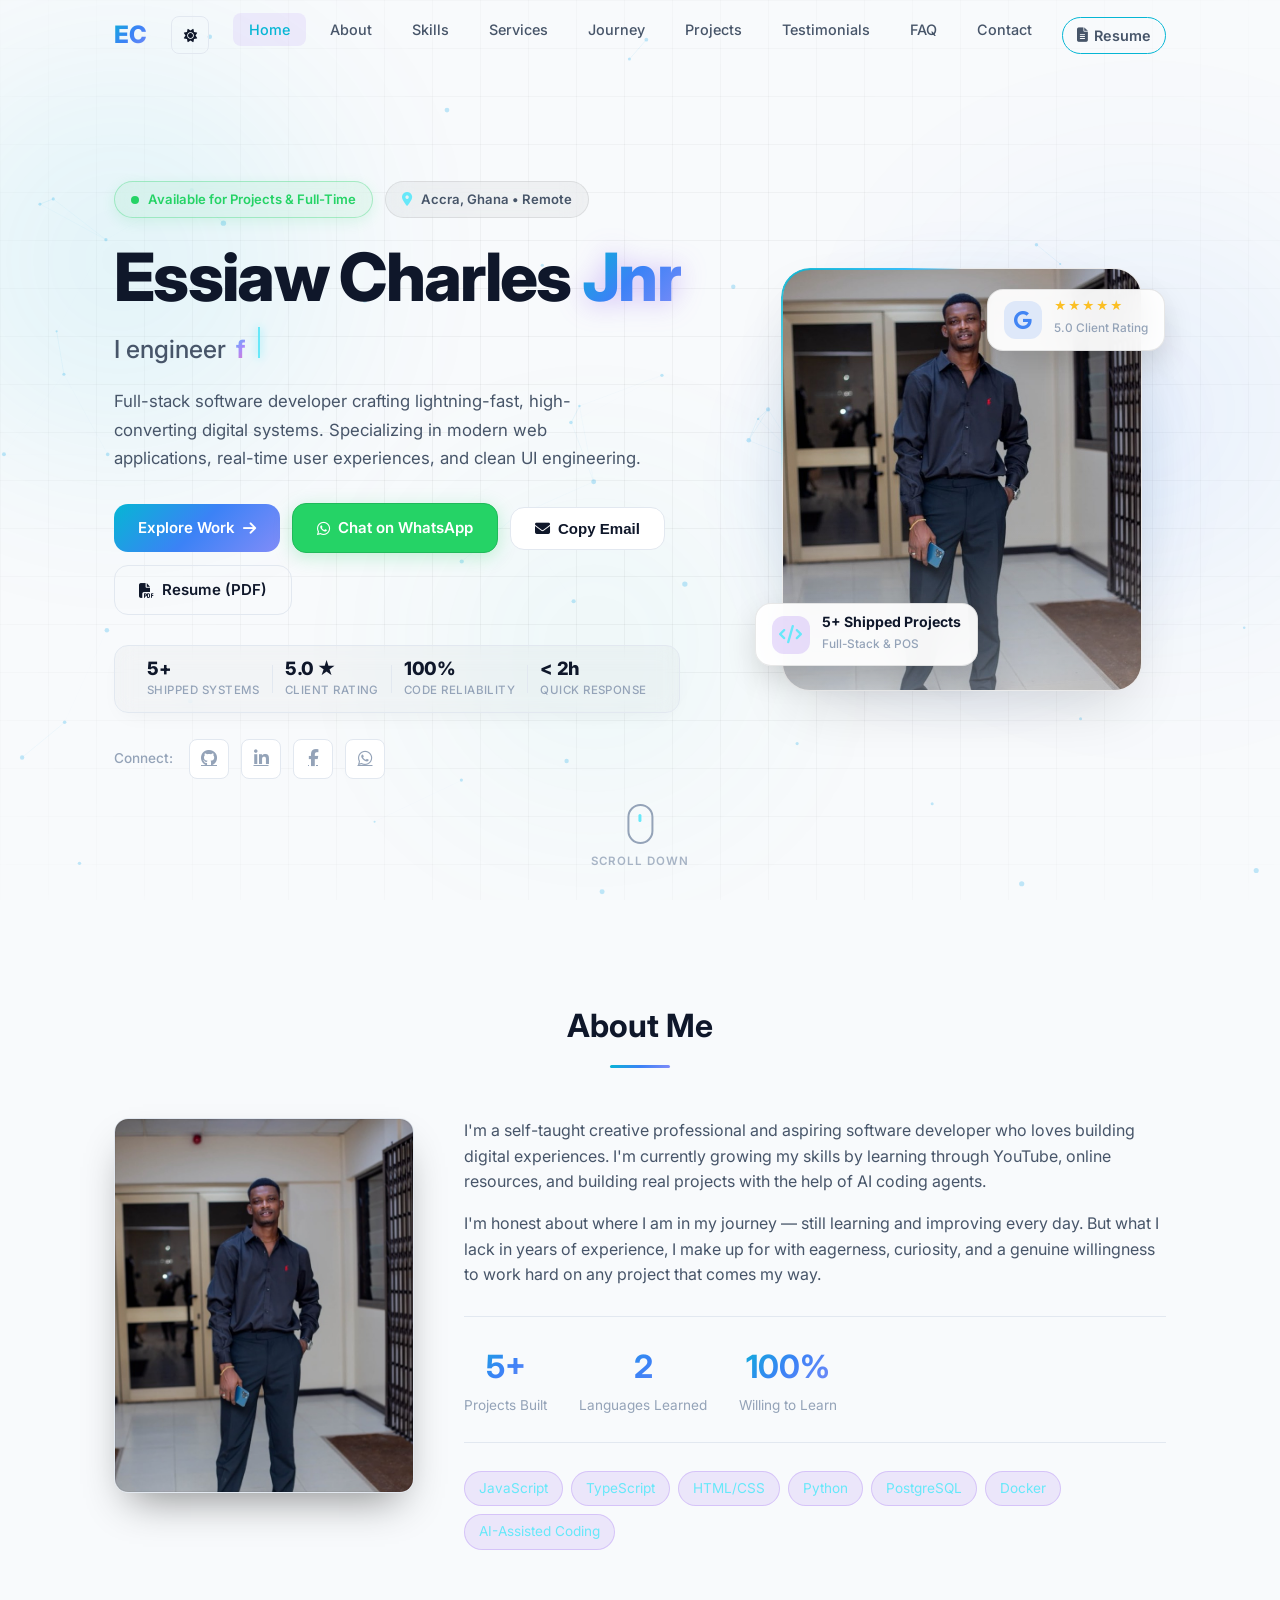
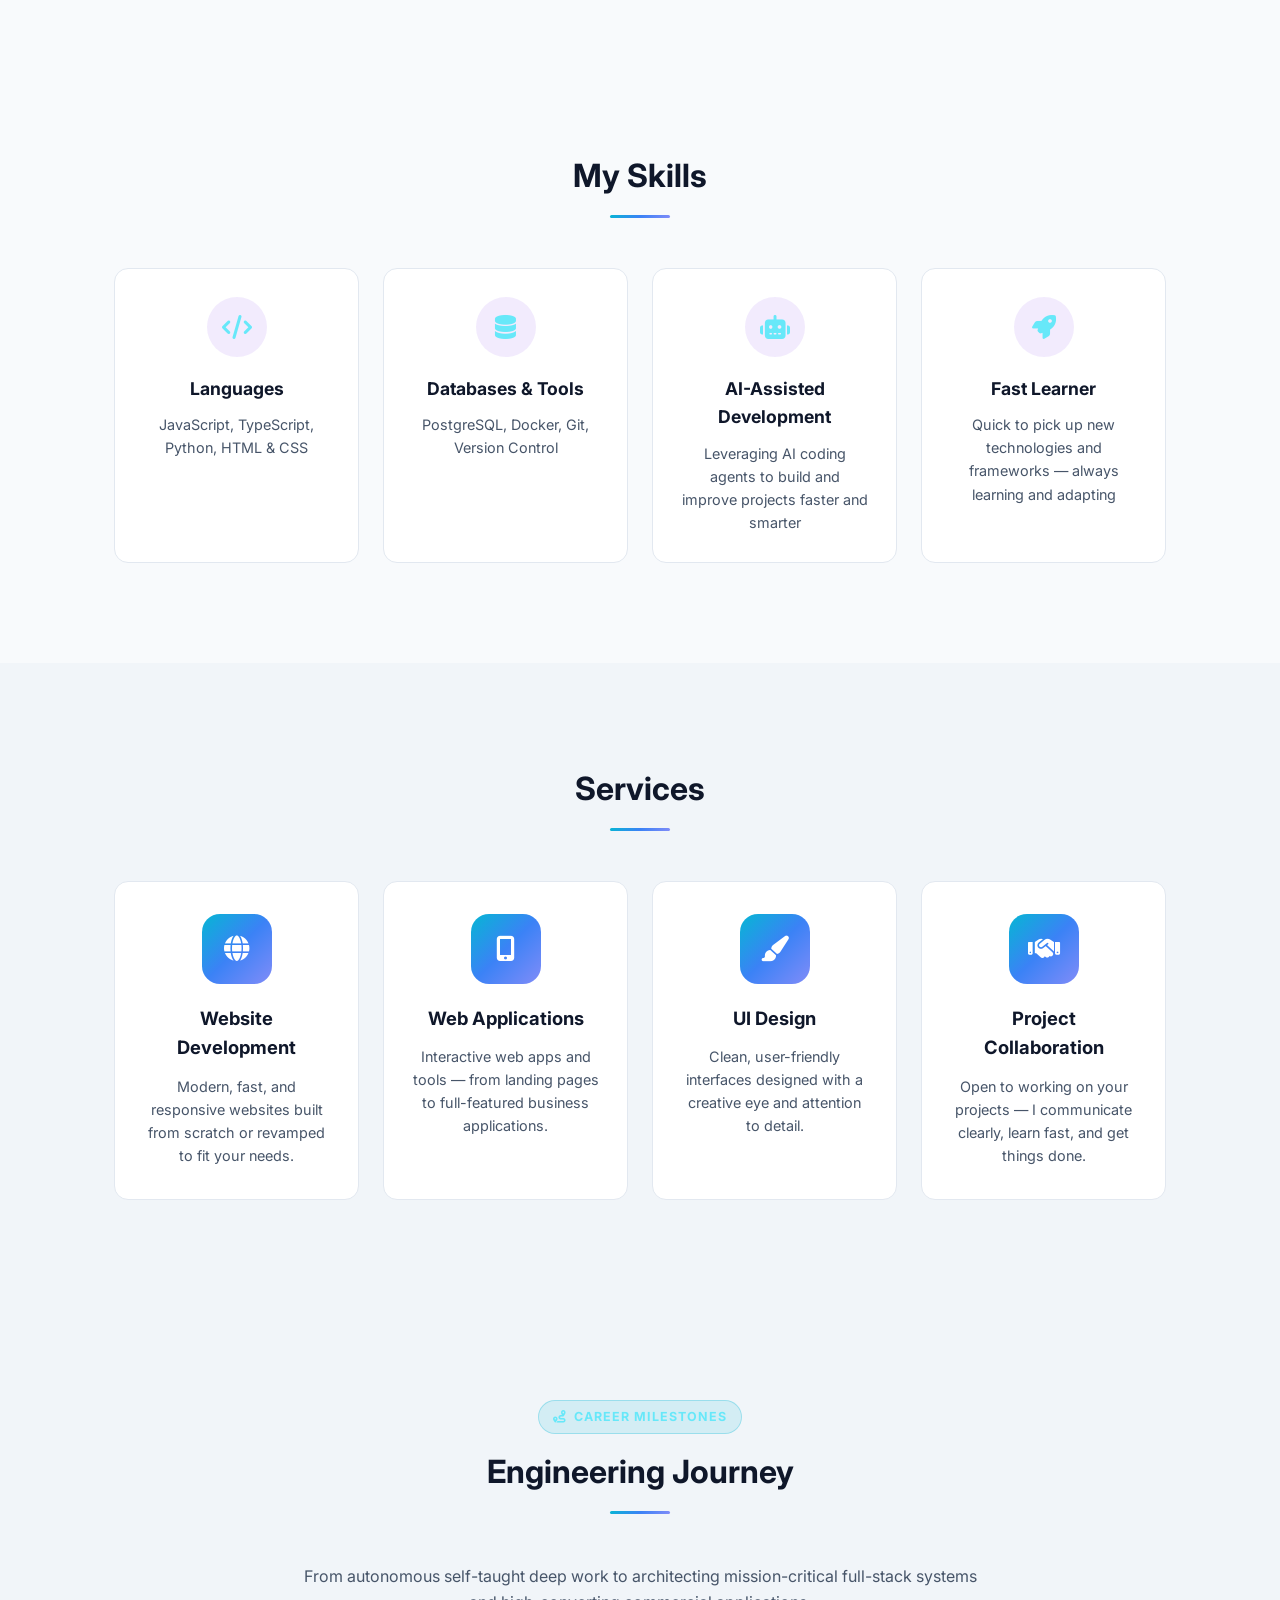
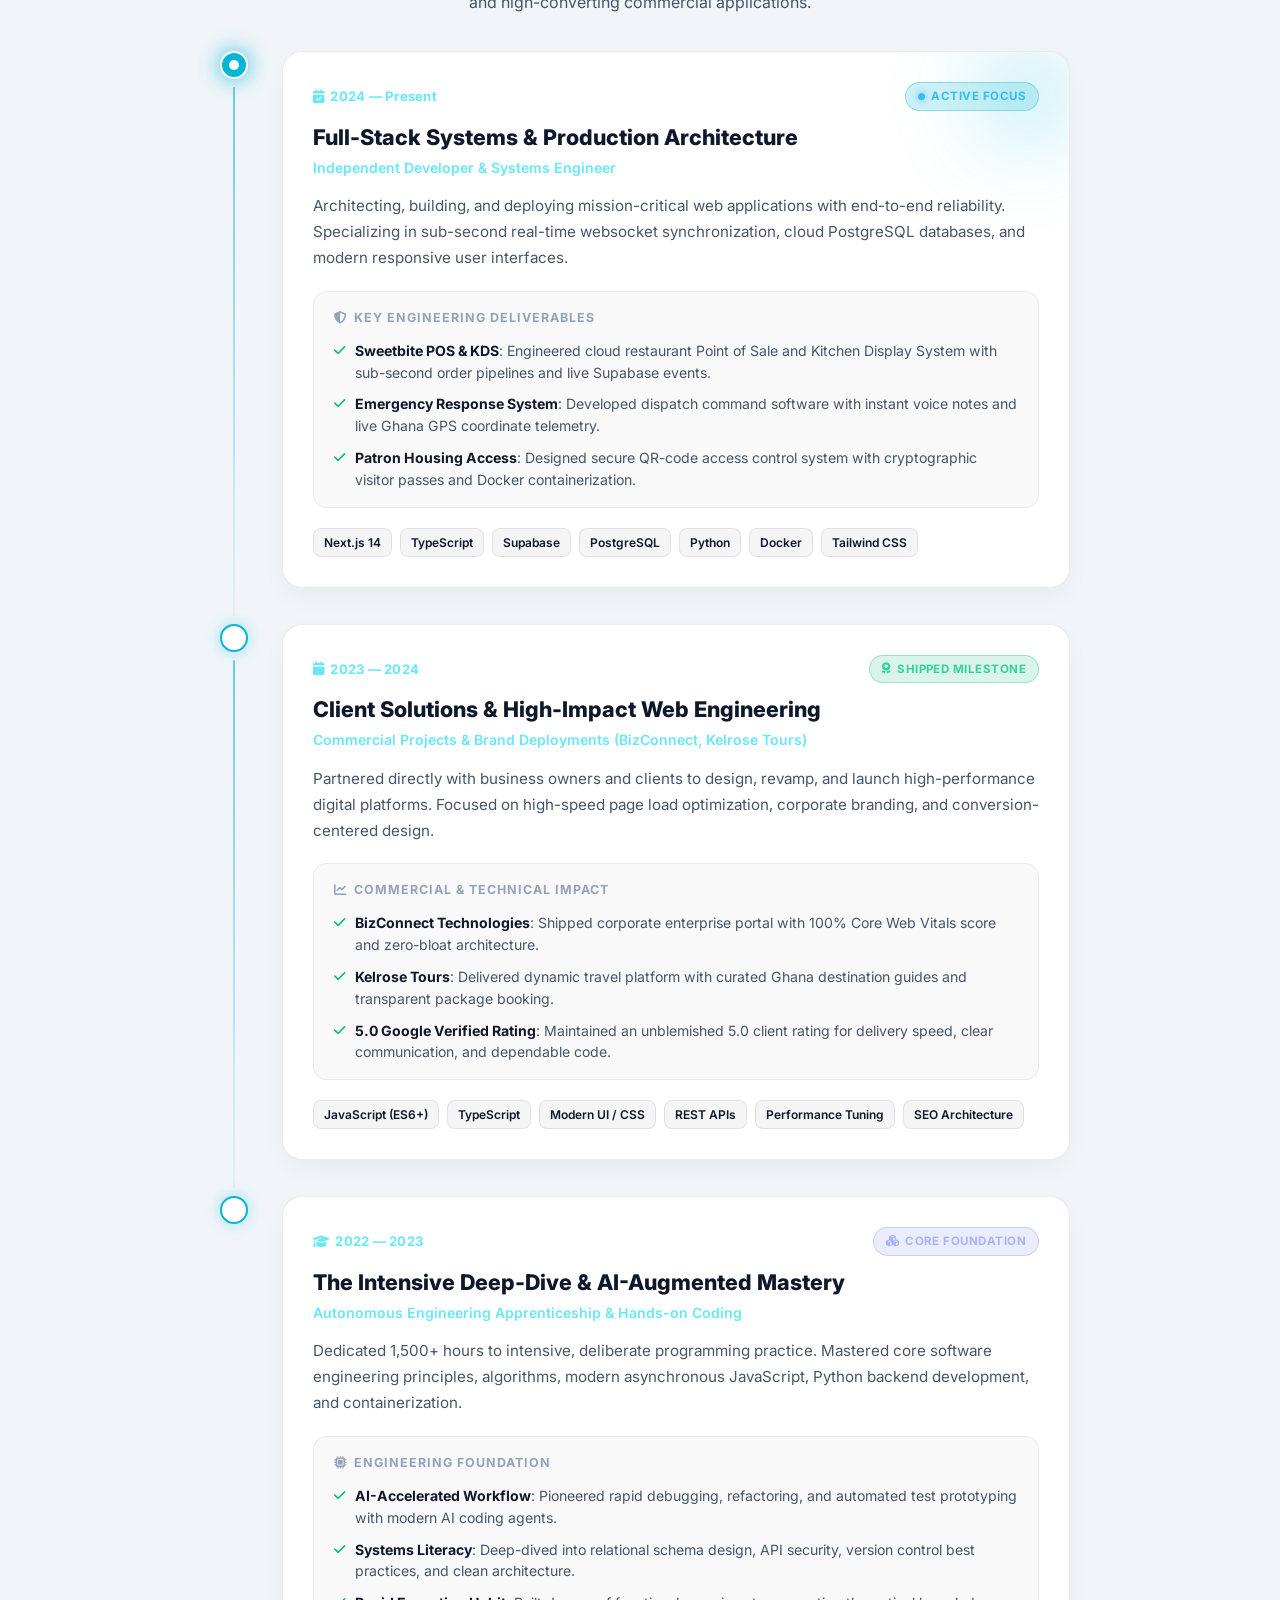
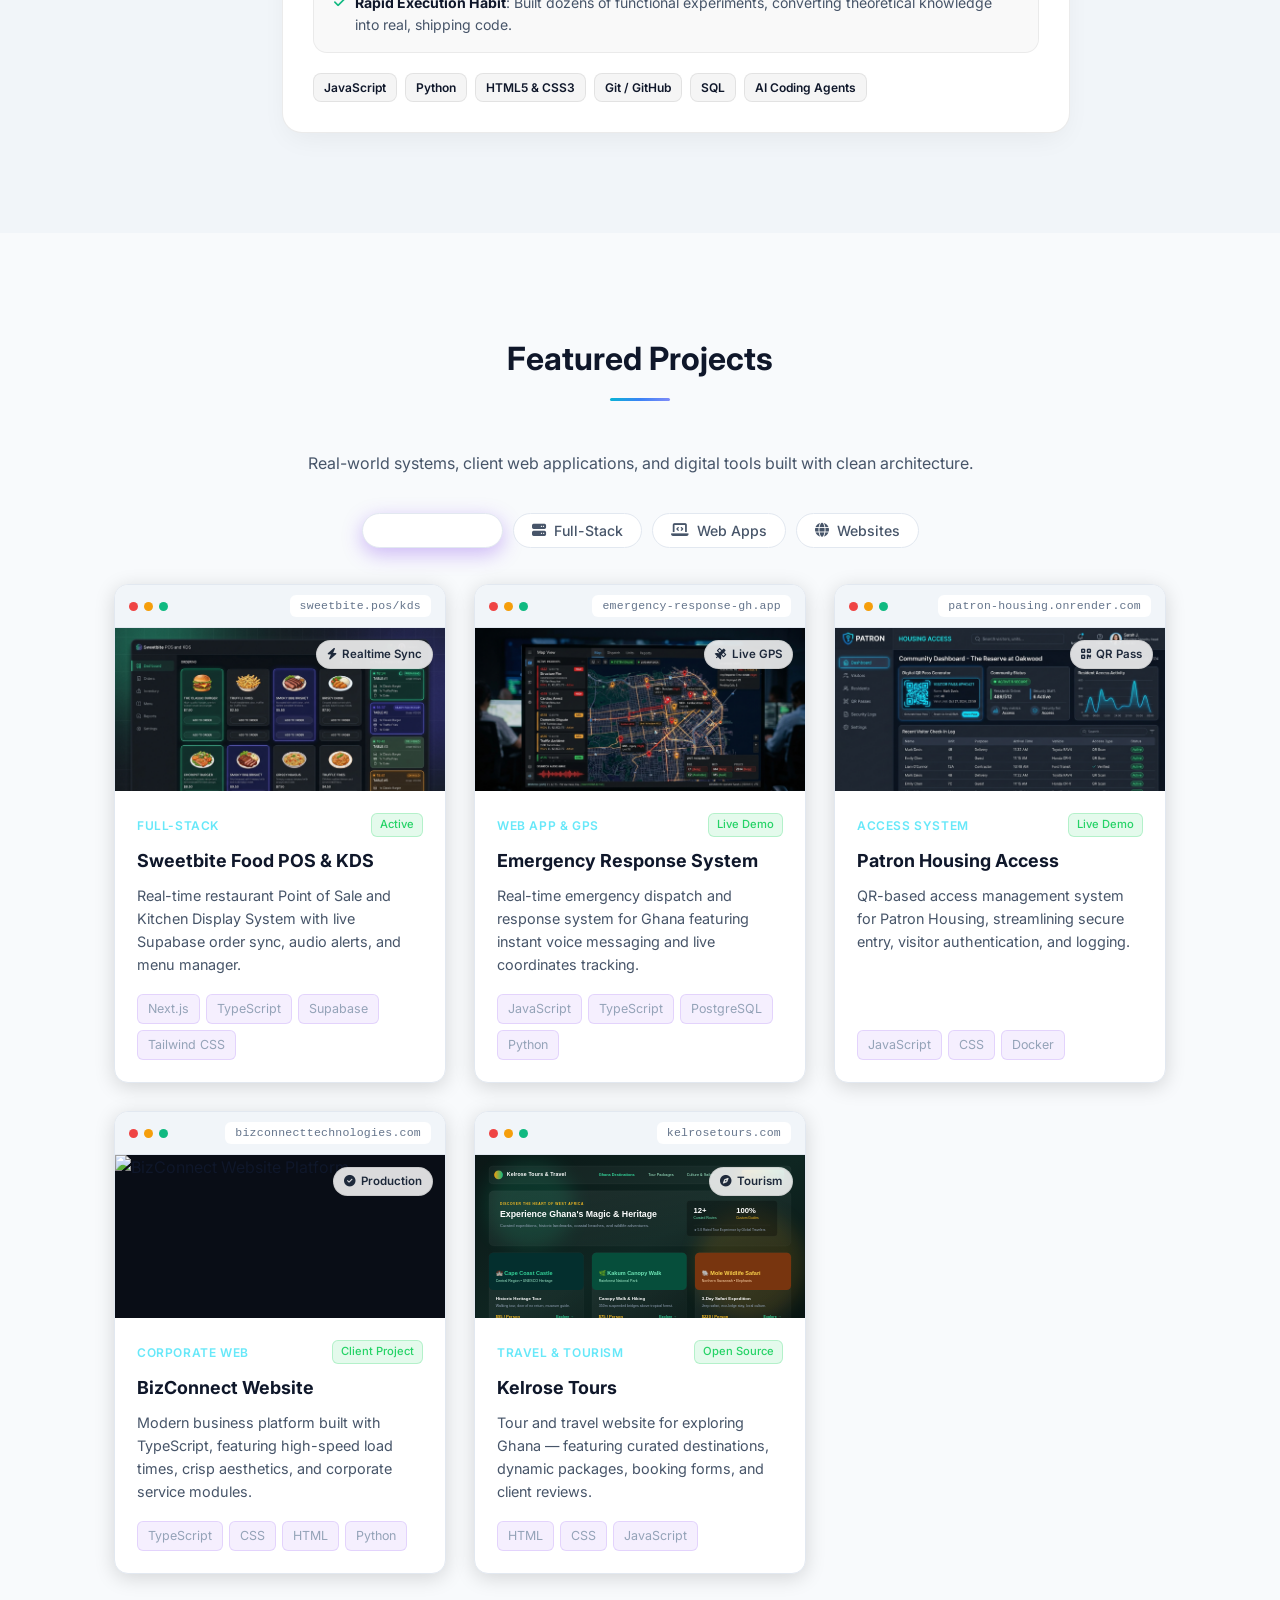
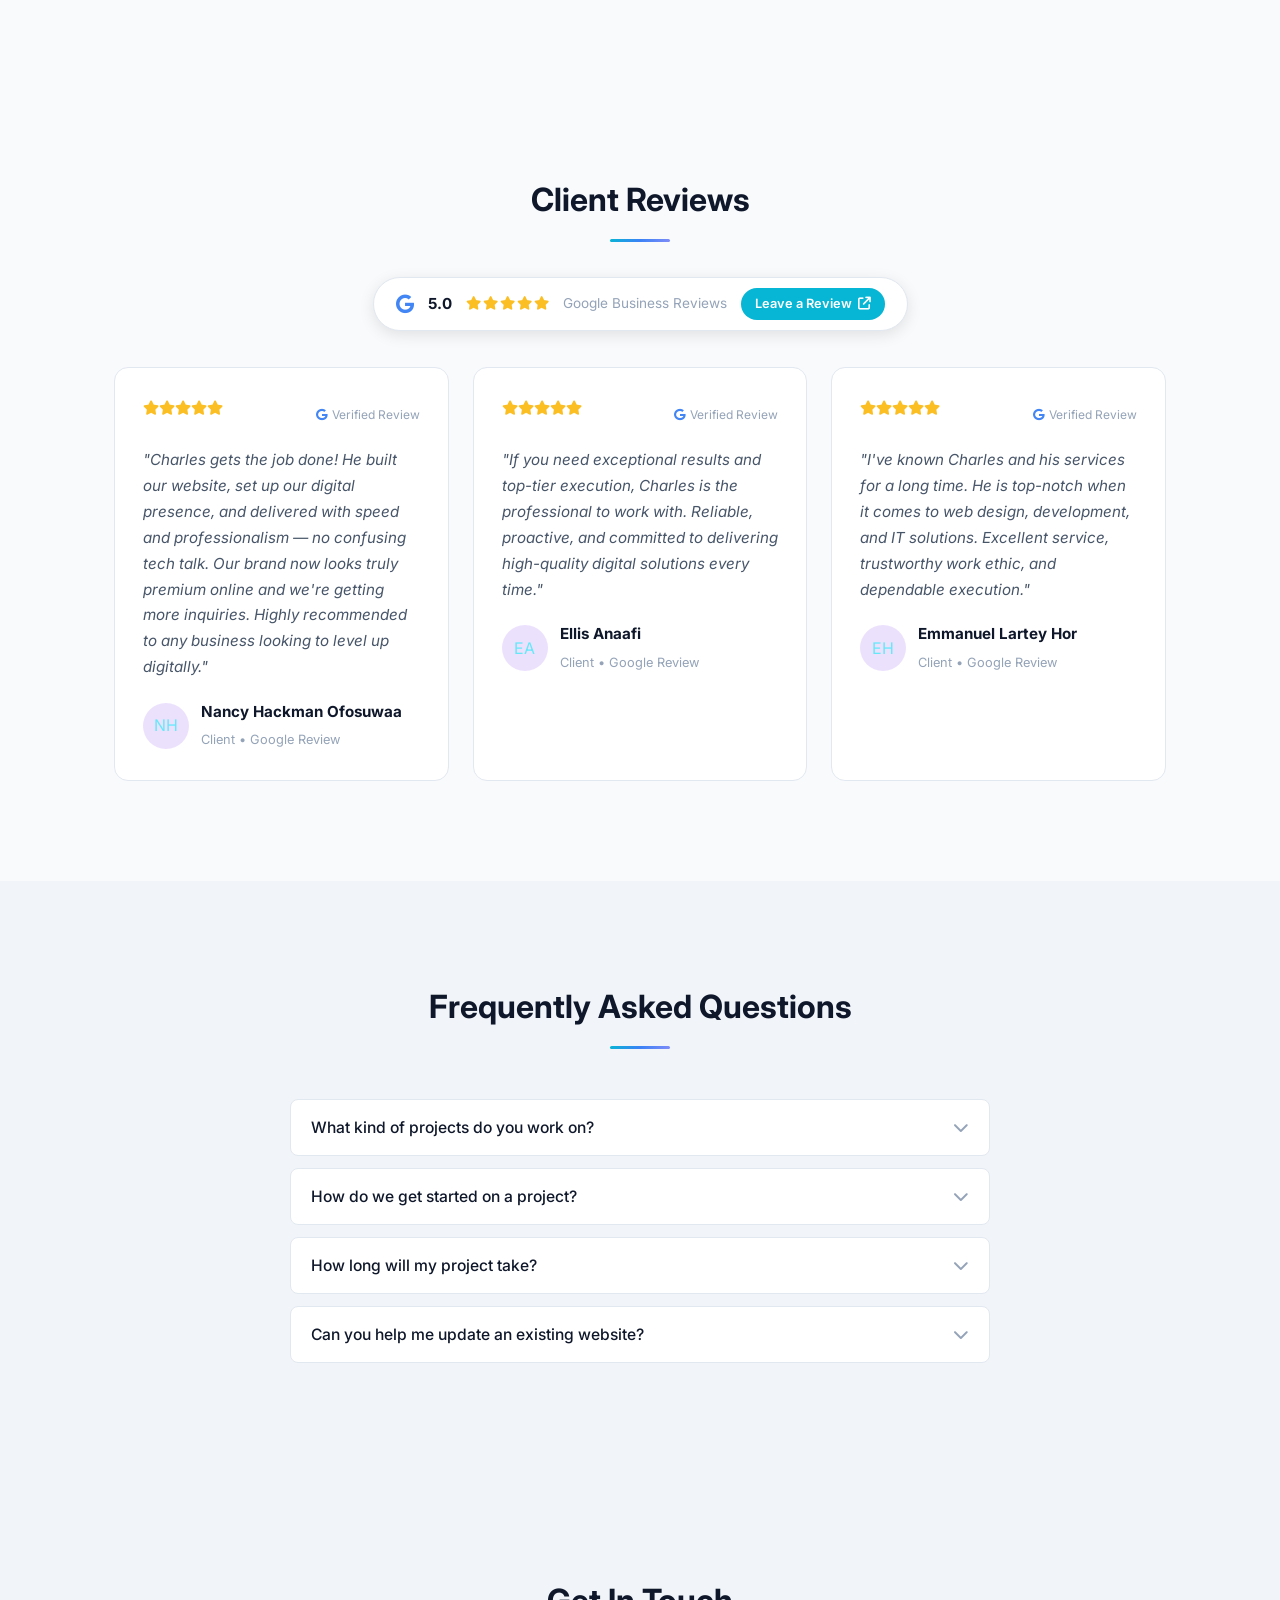
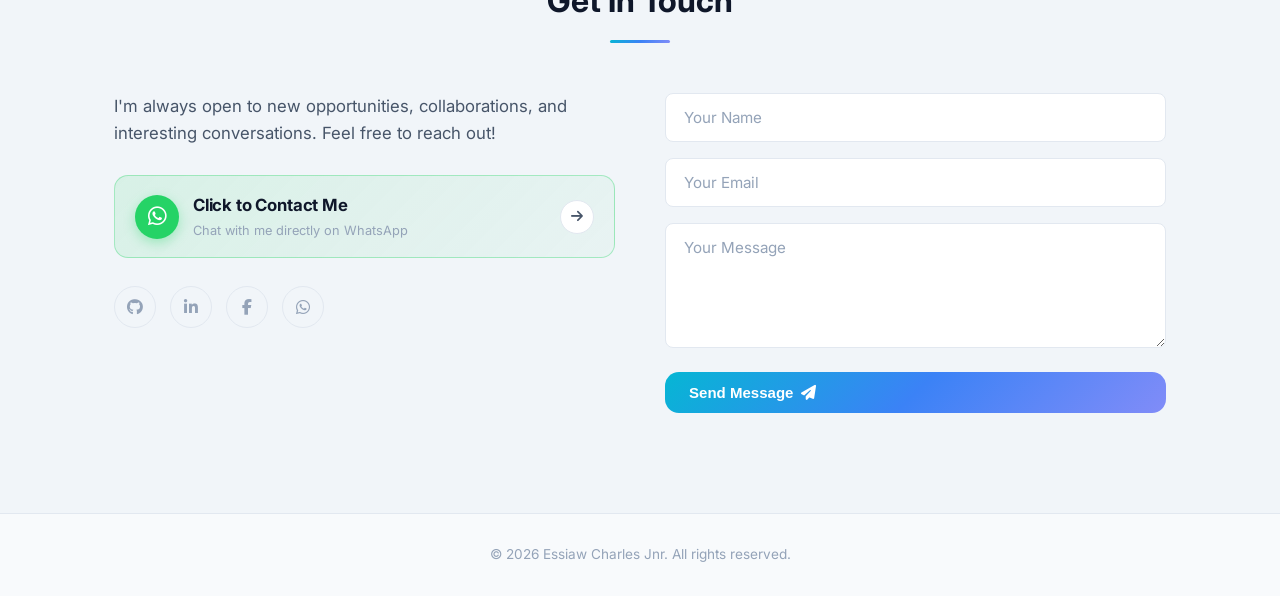
==== index.html @ 3ed24c47 "chore: update repository paths and metadata to essiawcharles" ====
<!DOCTYPE html>
<html lang="en">
<head>
    <meta charset="UTF-8">
    <meta name="viewport" content="width=device-width, initial-scale=1.0">
    <title>Essiaw Charles Jnr | Software Developer & Full-Stack Engineer</title>
    <meta name="description" content="Portfolio of Essiaw Charles Jnr — Full-stack developer and creative technologist building modern web applications, real-time systems, and high-performance user interfaces.">
    <meta name="keywords" content="Essiaw Charles Jnr, Software Developer, Full-Stack Engineer, Web Development, JavaScript, TypeScript, Next.js, Python, Ghana Developer">
    <meta name="author" content="Essiaw Charles Jnr">
    <meta name="theme-color" content="#002b36">
    <link rel="canonical" href="https://kojowallet01.github.io/essiawcharles/">

    <!-- Open Graph / Facebook -->
    <meta property="og:type" content="website">
    <meta property="og:url" content="https://kojowallet01.github.io/essiawcharles/">
    <meta property="og:title" content="Essiaw Charles Jnr | Software Developer & Full-Stack Engineer">
    <meta property="og:description" content="Portfolio of Essiaw Charles Jnr — Full-stack developer building high-velocity web apps, real-time POS systems, and modern digital architectures.">
    <meta property="og:image" content="https://kojowallet01.github.io/essiawcharles/og-card.png">
    <meta property="og:image:secure_url" content="https://kojowallet01.github.io/essiawcharles/og-card.png">
    <meta property="og:image:type" content="image/png">
    <meta property="og:image:width" content="1200">
    <meta property="og:image:height" content="630">
    <meta property="og:image:alt" content="Essiaw Charles Jnr - Software Developer & Full-Stack Systems Engineer">
    <meta property="og:site_name" content="Essiaw Charles Jnr Portfolio">

    <!-- Twitter Card -->
    <meta name="twitter:card" content="summary_large_image">
    <meta name="twitter:title" content="Essiaw Charles Jnr | Software Developer & Full-Stack Engineer">
    <meta name="twitter:description" content="Explore real-world projects, live systems, and credentials of Essiaw Charles Jnr — Full-Stack Developer.">
    <meta name="twitter:image" content="https://kojowallet01.github.io/essiawcharles/og-card.png">
    <meta name="twitter:image:alt" content="Essiaw Charles Jnr - Full-Stack Developer Social Preview Card">

    <link rel="icon" type="image/jpeg" href="profile.jpg">
    <link rel="stylesheet" href="styles.css">

    <!-- Schema.org JSON-LD Structured Data for SEO -->
    <script type="application/ld+json">
    {
      "@context": "https://schema.org",
      "@type": "Person",
      "name": "Essiaw Charles Jnr",
      "alternateName": "Charles Essiaw",
      "jobTitle": "Software Developer & Full-Stack Engineer",
      "url": "https://kojowallet01.github.io/essiawcharles/",
      "image": "profile.jpg",
      "sameAs": [
        "https://github.com/kojowallet01",
        "https://www.linkedin.com/in/charles-essiaw-92794b253/",
        "https://www.facebook.com/charles.essiaw/",
        "https://wa.me/233537984448"
      ],
      "knowsAbout": [
        "JavaScript",
        "TypeScript",
        "Python",
        "Next.js",
        "PostgreSQL",
        "Docker",
        "Full-Stack Development",
        "UI/UX Design"
      ]
    }
    </script>

    <script>
        (function() {
            const saved = localStorage.getItem('theme');
            const prefersLight = window.matchMedia('(prefers-color-scheme: light)').matches;
            if (saved === 'light' || (!saved && prefersLight)) {
                document.documentElement.classList.add('light');
            }
        })();
    </script>
    <link rel="preconnect" href="https://fonts.googleapis.com">
    <link rel="preconnect" href="https://fonts.gstatic.com" crossorigin>
    <link href="https://fonts.googleapis.com/css2?family=Inter:wght@300;400;500;600;700;800&display=swap" rel="stylesheet">
    <link rel="stylesheet" href="https://cdnjs.cloudflare.com/ajax/libs/font-awesome/6.5.0/css/all.min.css">
</head>
<body>
    <!-- Top Scroll Progress Bar -->
    <div class="scroll-progress-container" aria-hidden="true">
        <div class="scroll-progress-bar" id="scrollProgressBar"></div>
    </div>

    <nav class="navbar" id="navbar">
        <div class="nav-container">
            <a href="#hero" class="nav-logo">EC</a>
            <button class="theme-toggle" id="themeToggle" aria-label="Toggle theme">
                <i class="fas fa-sun"></i>
                <i class="fas fa-moon"></i>
            </button>
            <button class="nav-toggle" id="navToggle" aria-label="Toggle menu">
                <span></span>
                <span></span>
                <span></span>
            </button>
            <ul class="nav-menu" id="navMenu">
                <li><a href="#hero" class="nav-link active">Home</a></li>
                <li><a href="#about" class="nav-link">About</a></li>
                <li><a href="#skills" class="nav-link">Skills</a></li>
                <li><a href="#services" class="nav-link">Services</a></li>
                <li><a href="#experience" class="nav-link">Journey</a></li>
                <li><a href="#projects" class="nav-link">Projects</a></li>
                <li><a href="#testimonials" class="nav-link">Testimonials</a></li>
                <li><a href="#faq" class="nav-link">FAQ</a></li>
                <li><a href="#contact" class="nav-link">Contact</a></li>
                <li><a href="resume.html" class="nav-link nav-resume-btn" target="_blank"><i class="fas fa-file-alt"></i> Resume</a></li>
            </ul>
        </div>
    </nav>

    <section class="hero" id="hero">
        <div class="hero-bg">
            <canvas id="heroCanvas" class="hero-canvas"></canvas>
            <div class="hero-glow hero-glow-1"></div>
            <div class="hero-glow hero-glow-2"></div>
            <div class="hero-glow hero-glow-3"></div>
            <div class="hero-grid-pattern"></div>
        </div>
        <div class="container hero-container">
            <div class="hero-content fade-in">
                <div class="hero-badges-wrap">
                    <div class="hero-badge hero-badge-status">
                        <span class="status-dot"></span>
                        <span>Available for Projects & Full-Time</span>
                    </div>
                    <div class="hero-badge hero-badge-location">
                        <i class="fas fa-location-dot"></i>
                        <span>Accra, Ghana • Remote</span>
                    </div>
                </div>

                <h1 class="hero-name">
                    Essiaw Charles <span class="accent">Jnr</span>
                </h1>

                <div class="hero-role-wrapper">
                    <span class="hero-role-prefix">I engineer</span>
                    <span class="hero-role-accent" id="heroTypedRole">high-impact web apps</span><span class="hero-cursor" aria-hidden="true"></span>
                </div>

                <p class="hero-description">
                    Full-stack software developer crafting lightning-fast, high-converting digital systems. Specializing in modern web applications, real-time user experiences, and clean UI engineering.
                </p>

                <div class="hero-buttons">
                    <a href="#projects" class="btn btn-primary btn-shine">
                        <span>Explore Work</span>
                        <i class="fas fa-arrow-right"></i>
                    </a>
                    <a href="https://wa.me/233537984448" target="_blank" rel="noopener" class="btn btn-whatsapp">
                        <i class="fab fa-whatsapp"></i>
                        <span>Chat on WhatsApp</span>
                    </a>
                    <button type="button" class="btn btn-outline btn-copy-email" id="copyEmailBtn" data-email="charlesessiawjnr@gmail.com" aria-label="Copy Email Address">
                        <i class="fas fa-envelope"></i>
                        <span class="copy-btn-text">Copy Email</span>
                        <span class="copy-tooltip" id="copyTooltip">Copied! ✓</span>
                    </button>
                    <a href="resume.pdf" class="btn btn-outline" id="resumeBtn" download="Essiaw_Charles_Jnr_Resume.pdf" title="Download ATS Resume (PDF)">
                        <i class="fas fa-file-pdf"></i>
                        <span>Resume (PDF)</span>
                    </a>
                </div>

                <div class="hero-metrics" aria-label="Key Achievements and Highlights">
                    <div class="hero-metric-item">
                        <span class="metric-num">5+</span>
                        <span class="metric-label">Shipped Systems</span>
                    </div>
                    <div class="hero-metric-divider" aria-hidden="true"></div>
                    <div class="hero-metric-item">
                        <span class="metric-num">5.0 ★</span>
                        <span class="metric-label">Client Rating</span>
                    </div>
                    <div class="hero-metric-divider" aria-hidden="true"></div>
                    <div class="hero-metric-item">
                        <span class="metric-num">100%</span>
                        <span class="metric-label">Code Reliability</span>
                    </div>
                    <div class="hero-metric-divider" aria-hidden="true"></div>
                    <div class="hero-metric-item">
                        <span class="metric-num">&lt; 2h</span>
                        <span class="metric-label">Quick Response</span>
                    </div>
                </div>

                <div class="hero-socials">
                    <span class="hero-socials-label">Connect:</span>
                    <a href="https://github.com/kojowallet01" target="_blank" rel="noopener" aria-label="GitHub"><i class="fab fa-github"></i></a>
                    <a href="https://www.linkedin.com/in/charles-essiaw-92794b253/" target="_blank" rel="noopener" aria-label="LinkedIn"><i class="fab fa-linkedin-in"></i></a>
                    <a href="https://www.facebook.com/charles.essiaw/" target="_blank" rel="noopener" aria-label="Facebook"><i class="fab fa-facebook-f"></i></a>
                    <a href="https://wa.me/233537984448" target="_blank" rel="noopener" aria-label="WhatsApp"><i class="fab fa-whatsapp"></i></a>
                </div>
            </div>

            <div class="hero-visual fade-in">
                <div class="hero-visual-container">
                    <div class="hero-card-glow"></div>
                    <div class="hero-avatar-card" id="heroAvatarCard">
                        <div class="border-beam" aria-hidden="true"></div>
                        <div class="hero-avatar-img-wrap">
                            <img src="profile.jpg" alt="Essiaw Charles Jnr" class="hero-avatar-img" width="400" height="400" fetchpriority="high" decoding="async">
                            <div class="avatar-gradient-overlay" aria-hidden="true"></div>
                        </div>

                        <!-- Floating Badges -->
                        <div class="hero-floating-chip chip-rating" data-chip="rating">
                            <div class="chip-icon"><i class="fab fa-google"></i></div>
                            <div>
                                <div class="chip-stars">★★★★★</div>
                                <span class="chip-label">5.0 Client Rating</span>
                            </div>
                        </div>

                        <div class="hero-floating-chip chip-experience" data-chip="experience">
                            <div class="chip-icon chip-icon-purple"><i class="fas fa-code"></i></div>
                            <div>
                                <span class="chip-val">5+ Shipped Projects</span>
                                <span class="chip-label">Full-Stack & POS</span>
                            </div>
                        </div>

                    </div>
                </div>
            </div>
        </div>
        <div class="scroll-indicator">
            <a href="#about" aria-label="Scroll to About">
                <div class="mouse">
                    <div class="wheel"></div>
                </div>
                <span class="scroll-text">Scroll Down</span>
            </a>
        </div>
    </section>

    <section class="section" id="about">
        <div class="container">
            <h2 class="section-title fade-in">About Me</h2>
            <div class="about-grid fade-in">
                <div class="about-image">
                    <div class="about-img-wrapper">
                        <img src="profile.jpg" alt="Essiaw Charles Jnr" class="about-img" loading="lazy">
                    </div>
                </div>
                <div class="about-text">
                    <p>I'm a self-taught creative professional and aspiring software developer who loves building digital experiences. I'm currently growing my skills by learning through YouTube, online resources, and building real projects with the help of AI coding agents.</p>
                    <p>I'm honest about where I am in my journey — still learning and improving every day. But what I lack in years of experience, I make up for with eagerness, curiosity, and a genuine willingness to work hard on any project that comes my way.</p>
                    <div class="about-stats">
                        <div class="stat">
                            <span class="stat-number">5+</span>
                            <span class="stat-label">Projects Built</span>
                        </div>
                        <div class="stat">
                            <span class="stat-number">2</span>
                            <span class="stat-label">Languages Learned</span>
                        </div>
                        <div class="stat">
                            <span class="stat-number">100%</span>
                            <span class="stat-label">Willing to Learn</span>
                        </div>
                    </div>
                    <div class="skills-tags">
                        <span class="tag">JavaScript</span>
                        <span class="tag">TypeScript</span>
                        <span class="tag">HTML/CSS</span>
                        <span class="tag">Python</span>
                        <span class="tag">PostgreSQL</span>
                        <span class="tag">Docker</span>
                        <span class="tag">AI-Assisted Coding</span>
                    </div>
                </div>
            </div>
        </div>
    </section>

    <section class="section" id="skills">
        <div class="container">
            <h2 class="section-title fade-in">My Skills</h2>
            <div class="skills-grid fade-in">
                <div class="skill-card">
                    <div class="skill-icon"><i class="fas fa-code"></i></div>
                    <h3>Languages</h3>
                    <p>JavaScript, TypeScript, Python, HTML & CSS</p>
                </div>
                <div class="skill-card">
                    <div class="skill-icon"><i class="fas fa-database"></i></div>
                    <h3>Databases & Tools</h3>
                    <p>PostgreSQL, Docker, Git, Version Control</p>
                </div>
                <div class="skill-card">
                    <div class="skill-icon"><i class="fas fa-robot"></i></div>
                    <h3>AI-Assisted Development</h3>
                    <p>Leveraging AI coding agents to build and improve projects faster and smarter</p>
                </div>
                <div class="skill-card">
                    <div class="skill-icon"><i class="fas fa-rocket"></i></div>
                    <h3>Fast Learner</h3>
                    <p>Quick to pick up new technologies and frameworks — always learning and adapting</p>
                </div>
            </div>
        </div>
    </section>

    <section class="section section-alt" id="services">
        <div class="container">
            <h2 class="section-title fade-in">Services</h2>
            <div class="services-grid">
                <div class="service-card fade-in">
                    <div class="service-icon"><i class="fas fa-globe"></i></div>
                    <h3>Website Development</h3>
                    <p>Modern, fast, and responsive websites built from scratch or revamped to fit your needs.</p>
                </div>
                <div class="service-card fade-in">
                    <div class="service-icon"><i class="fas fa-mobile-alt"></i></div>
                    <h3>Web Applications</h3>
                    <p>Interactive web apps and tools — from landing pages to full-featured business applications.</p>
                </div>
                <div class="service-card fade-in">
                    <div class="service-icon"><i class="fas fa-paint-brush"></i></div>
                    <h3>UI Design</h3>
                    <p>Clean, user-friendly interfaces designed with a creative eye and attention to detail.</p>
                </div>
                <div class="service-card fade-in">
                    <div class="service-icon"><i class="fas fa-handshake"></i></div>
                    <h3>Project Collaboration</h3>
                    <p>Open to working on your projects — I communicate clearly, learn fast, and get things done.</p>
                </div>
            </div>
        </div>
    </section>

    <section class="section section-alt" id="experience">
        <div class="container">
            <div class="section-header fade-in">
                <span class="section-pill-tag"><i class="fas fa-route"></i> Career Milestones</span>
                <h2 class="section-title">Engineering Journey</h2>
                <p class="section-subtitle">From autonomous self-taught deep work to architecting mission-critical full-stack systems and high-converting commercial applications.</p>
            </div>

            <div class="journey-timeline">
                <!-- Milestone 1 -->
                <div class="journey-item fade-in">
                    <div class="journey-track-node">
                        <div class="journey-dot active">
                            <span class="journey-dot-inner"></span>
                        </div>
                        <div class="journey-line"></div>
                    </div>
                    <div class="journey-card">
                        <div class="journey-card-glow"></div>
                        <div class="journey-card-header">
                            <div class="journey-meta-row">
                                <span class="journey-period"><i class="fas fa-calendar-check"></i> 2024 — Present</span>
                                <span class="journey-badge current"><span class="pulse-dot"></span> Active Focus</span>
                            </div>
                            <h3 class="journey-role">Full-Stack Systems & Production Architecture</h3>
                            <span class="journey-context">Independent Developer & Systems Engineer</span>
                        </div>
                        <p class="journey-desc">
                            Architecting, building, and deploying mission-critical web applications with end-to-end reliability. Specializing in sub-second real-time websocket synchronization, cloud PostgreSQL databases, and modern responsive user interfaces.
                        </p>
                        
                        <div class="journey-impact-box">
                            <span class="journey-impact-title"><i class="fas fa-shield-halved"></i> Key Engineering Deliverables</span>
                            <ul class="journey-impact-list">
                                <li><i class="fas fa-check"></i> <span><strong>Sweetbite POS & KDS</strong>: Engineered cloud restaurant Point of Sale and Kitchen Display System with sub-second order pipelines and live Supabase events.</span></li>
                                <li><i class="fas fa-check"></i> <span><strong>Emergency Response System</strong>: Developed dispatch command software with instant voice notes and live Ghana GPS coordinate telemetry.</span></li>
                                <li><i class="fas fa-check"></i> <span><strong>Patron Housing Access</strong>: Designed secure QR-code access control system with cryptographic visitor passes and Docker containerization.</span></li>
                            </ul>
                        </div>

                        <div class="journey-tech-row">
                            <span class="journey-tech-tag">Next.js 14</span>
                            <span class="journey-tech-tag">TypeScript</span>
                            <span class="journey-tech-tag">Supabase</span>
                            <span class="journey-tech-tag">PostgreSQL</span>
                            <span class="journey-tech-tag">Python</span>
                            <span class="journey-tech-tag">Docker</span>
                            <span class="journey-tech-tag">Tailwind CSS</span>
                        </div>
                    </div>
                </div>

                <!-- Milestone 2 -->
                <div class="journey-item fade-in">
                    <div class="journey-track-node">
                        <div class="journey-dot">
                            <span class="journey-dot-inner"></span>
                        </div>
                        <div class="journey-line"></div>
                    </div>
                    <div class="journey-card">
                        <div class="journey-card-header">
                            <div class="journey-meta-row">
                                <span class="journey-period"><i class="fas fa-calendar"></i> 2023 — 2024</span>
                                <span class="journey-badge shipped"><i class="fas fa-award"></i> Shipped Milestone</span>
                            </div>
                            <h3 class="journey-role">Client Solutions & High-Impact Web Engineering</h3>
                            <span class="journey-context">Commercial Projects & Brand Deployments (BizConnect, Kelrose Tours)</span>
                        </div>
                        <p class="journey-desc">
                            Partnered directly with business owners and clients to design, revamp, and launch high-performance digital platforms. Focused on high-speed page load optimization, corporate branding, and conversion-centered design.
                        </p>
                        
                        <div class="journey-impact-box">
                            <span class="journey-impact-title"><i class="fas fa-chart-line"></i> Commercial & Technical Impact</span>
                            <ul class="journey-impact-list">
                                <li><i class="fas fa-check"></i> <span><strong>BizConnect Technologies</strong>: Shipped corporate enterprise portal with 100% Core Web Vitals score and zero-bloat architecture.</span></li>
                                <li><i class="fas fa-check"></i> <span><strong>Kelrose Tours</strong>: Delivered dynamic travel platform with curated Ghana destination guides and transparent package booking.</span></li>
                                <li><i class="fas fa-check"></i> <span><strong>5.0 Google Verified Rating</strong>: Maintained an unblemished 5.0 client rating for delivery speed, clear communication, and dependable code.</span></li>
                            </ul>
                        </div>

                        <div class="journey-tech-row">
                            <span class="journey-tech-tag">JavaScript (ES6+)</span>
                            <span class="journey-tech-tag">TypeScript</span>
                            <span class="journey-tech-tag">Modern UI / CSS</span>
                            <span class="journey-tech-tag">REST APIs</span>
                            <span class="journey-tech-tag">Performance Tuning</span>
                            <span class="journey-tech-tag">SEO Architecture</span>
                        </div>
                    </div>
                </div>

                <!-- Milestone 3 -->
                <div class="journey-item fade-in">
                    <div class="journey-track-node">
                        <div class="journey-dot">
                            <span class="journey-dot-inner"></span>
                        </div>
                    </div>
                    <div class="journey-card">
                        <div class="journey-card-header">
                            <div class="journey-meta-row">
                                <span class="journey-period"><i class="fas fa-graduation-cap"></i> 2022 — 2023</span>
                                <span class="journey-badge foundation"><i class="fas fa-cubes"></i> Core Foundation</span>
                            </div>
                            <h3 class="journey-role">The Intensive Deep-Dive & AI-Augmented Mastery</h3>
                            <span class="journey-context">Autonomous Engineering Apprenticeship & Hands-on Coding</span>
                        </div>
                        <p class="journey-desc">
                            Dedicated 1,500+ hours to intensive, deliberate programming practice. Mastered core software engineering principles, algorithms, modern asynchronous JavaScript, Python backend development, and containerization.
                        </p>
                        
                        <div class="journey-impact-box">
                            <span class="journey-impact-title"><i class="fas fa-microchip"></i> Engineering Foundation</span>
                            <ul class="journey-impact-list">
                                <li><i class="fas fa-check"></i> <span><strong>AI-Accelerated Workflow</strong>: Pioneered rapid debugging, refactoring, and automated test prototyping with modern AI coding agents.</span></li>
                                <li><i class="fas fa-check"></i> <span><strong>Systems Literacy</strong>: Deep-dived into relational schema design, API security, version control best practices, and clean architecture.</span></li>
                                <li><i class="fas fa-check"></i> <span><strong>Rapid Execution Habit</strong>: Built dozens of functional experiments, converting theoretical knowledge into real, shipping code.</span></li>
                            </ul>
                        </div>

                        <div class="journey-tech-row">
                            <span class="journey-tech-tag">JavaScript</span>
                            <span class="journey-tech-tag">Python</span>
                            <span class="journey-tech-tag">HTML5 &amp; CSS3</span>
                            <span class="journey-tech-tag">Git / GitHub</span>
                            <span class="journey-tech-tag">SQL</span>
                            <span class="journey-tech-tag">AI Coding Agents</span>
                        </div>
                    </div>
                </div>
            </div>
        </div>
    </section>

    <section class="section" id="projects">
        <div class="container">
            <div class="section-header fade-in">
                <h2 class="section-title">Featured Projects</h2>
                <p class="section-subtitle">Real-world systems, client web applications, and digital tools built with clean architecture.</p>
            </div>

            <!-- Project Category Filter Buttons -->
            <div class="project-filters fade-in" role="tablist" aria-label="Filter projects by type">
                <button class="filter-btn active" data-filter="all" role="tab" aria-selected="true">
                    <i class="fas fa-layer-group"></i> All Projects
                </button>
                <button class="filter-btn" data-filter="fullstack" role="tab" aria-selected="false">
                    <i class="fas fa-server"></i> Full-Stack
                </button>
                <button class="filter-btn" data-filter="webapps" role="tab" aria-selected="false">
                    <i class="fas fa-laptop-code"></i> Web Apps
                </button>
                <button class="filter-btn" data-filter="websites" role="tab" aria-selected="false">
                    <i class="fas fa-globe"></i> Websites
                </button>
            </div>

            <div class="projects-grid">
                <!-- Sweetbite POS -->
                <div data-url="https://github.com/kojowallet01/Sweetbite" data-category="fullstack" data-project-id="sweetbite" class="project-card fade-in">
                    <div class="project-image">
                        <div class="project-browser-bar">
                            <div class="browser-dots">
                                <span class="dot dot-red"></span>
                                <span class="dot dot-yellow"></span>
                                <span class="dot dot-green"></span>
                            </div>
                            <span class="browser-url">sweetbite.pos/kds</span>
                        </div>
                        <div class="project-thumb-wrap">
                            <img src="assets/projects/sweetbite.jpg" alt="Sweetbite Food POS & KDS Interface" class="project-img" loading="lazy">
                            <div class="mockup-preview-badge"><i class="fas fa-bolt"></i> Realtime Sync</div>
                        </div>
                        <div class="project-overlay">
                            <div class="project-links">
                                <button type="button" class="project-link btn-case-study" data-project-id="sweetbite" aria-label="View Sweetbite Case Study"><i class="fas fa-circle-info"></i> <span>Case Study</span></button>
                                <a href="https://github.com/kojowallet01/Sweetbite" target="_blank" rel="noopener" class="project-link" aria-label="View Sweetbite Source Code"><i class="fab fa-github"></i> <span>Code</span></a>
                            </div>
                        </div>
                    </div>
                    <div class="project-info">
                        <div class="project-badge-row">
                            <span class="project-category-tag">Full-Stack</span>
                            <span class="project-status-pill">Active</span>
                        </div>
                        <h3>Sweetbite Food POS & KDS</h3>
                        <p>Real-time restaurant Point of Sale and Kitchen Display System with live Supabase order sync, audio alerts, and menu manager.</p>
                        <div class="project-tech">
                            <span>Next.js</span>
                            <span>TypeScript</span>
                            <span>Supabase</span>
                            <span>Tailwind CSS</span>
                        </div>
                    </div>
                </div>

                <!-- Emergency Response System -->
                <div data-url="https://emergency-response-system-flax.vercel.app" data-category="fullstack webapps" data-project-id="emergency" class="project-card fade-in">
                    <div class="project-image">
                        <div class="project-browser-bar">
                            <div class="browser-dots">
                                <span class="dot dot-red"></span>
                                <span class="dot dot-yellow"></span>
                                <span class="dot dot-green"></span>
                            </div>
                            <span class="browser-url">emergency-response-gh.app</span>
                        </div>
                        <div class="project-thumb-wrap">
                            <img src="assets/projects/emergency.jpg" alt="Emergency Response System Interface" class="project-img" loading="lazy">
                            <div class="mockup-preview-badge"><i class="fas fa-satellite"></i> Live GPS</div>
                        </div>
                        <div class="project-overlay">
                            <div class="project-links">
                                <button type="button" class="project-link btn-case-study" data-project-id="emergency" aria-label="View Emergency Response Case Study"><i class="fas fa-circle-info"></i> <span>Case Study</span></button>
                                <a href="https://emergency-response-system-flax.vercel.app" target="_blank" rel="noopener" class="project-link demo" aria-label="Emergency Response Live Demo"><i class="fas fa-external-link-alt"></i> <span>Demo</span></a>
                                <a href="https://github.com/kojowallet01/emergency-response-system" target="_blank" rel="noopener" class="project-link" aria-label="Emergency Response Source Code"><i class="fab fa-github"></i></a>
                            </div>
                        </div>
                    </div>
                    <div class="project-info">
                        <div class="project-badge-row">
                            <span class="project-category-tag">Web App & GPS</span>
                            <span class="project-status-pill">Live Demo</span>
                        </div>
                        <h3>Emergency Response System</h3>
                        <p>Real-time emergency dispatch and response system for Ghana featuring instant voice messaging and live coordinates tracking.</p>
                        <div class="project-tech">
                            <span>JavaScript</span>
                            <span>TypeScript</span>
                            <span>PostgreSQL</span>
                            <span>Python</span>
                        </div>
                    </div>
                </div>

                <!-- Patron Housing Access -->
                <div data-url="https://patron-housing-access.onrender.com/" data-category="webapps" data-project-id="patron" class="project-card fade-in">
                    <div class="project-image">
                        <div class="project-browser-bar">
                            <div class="browser-dots">
                                <span class="dot dot-red"></span>
                                <span class="dot dot-yellow"></span>
                                <span class="dot dot-green"></span>
                            </div>
                            <span class="browser-url">patron-housing.onrender.com</span>
                        </div>
                        <div class="project-thumb-wrap">
                            <img src="assets/projects/patron.jpg" alt="Patron Housing Access Interface" class="project-img" loading="lazy">
                            <div class="mockup-preview-badge"><i class="fas fa-qrcode"></i> QR Pass</div>
                        </div>
                        <div class="project-overlay">
                            <div class="project-links">
                                <button type="button" class="project-link btn-case-study" data-project-id="patron" aria-label="View Patron Housing Case Study"><i class="fas fa-circle-info"></i> <span>Case Study</span></button>
                                <a href="https://patron-housing-access.onrender.com/" target="_blank" rel="noopener" class="project-link demo" aria-label="Patron Housing Live Demo"><i class="fas fa-external-link-alt"></i> <span>Demo</span></a>
                                <a href="https://github.com/kojowallet01/patron-housing-access" target="_blank" rel="noopener" class="project-link" aria-label="Patron Housing Source Code"><i class="fab fa-github"></i></a>
                            </div>
                        </div>
                    </div>
                    <div class="project-info">
                        <div class="project-badge-row">
                            <span class="project-category-tag">Access System</span>
                            <span class="project-status-pill">Live Demo</span>
                        </div>
                        <h3>Patron Housing Access</h3>
                        <p>QR-based access management system for Patron Housing, streamlining secure entry, visitor authentication, and logging.</p>
                        <div class="project-tech">
                            <span>JavaScript</span>
                            <span>CSS</span>
                            <span>Docker</span>
                        </div>
                    </div>
                </div>

                <!-- BizConnect Website -->
                <div data-url="https://bizconnecttechnologies.com" data-category="websites" data-project-id="bizconnect" class="project-card fade-in">
                    <div class="project-image">
                        <div class="project-browser-bar">
                            <div class="browser-dots">
                                <span class="dot dot-red"></span>
                                <span class="dot dot-yellow"></span>
                                <span class="dot dot-green"></span>
                            </div>
                            <span class="browser-url">bizconnecttechnologies.com</span>
                        </div>
                        <div class="project-thumb-wrap">
                            <img src="assets/projects/bizconnect.svg" alt="BizConnect Website Platform" class="project-img" loading="lazy">
                            <div class="mockup-preview-badge"><i class="fas fa-check-circle"></i> Production</div>
                        </div>
                        <div class="project-overlay">
                            <div class="project-links">
                                <button type="button" class="project-link btn-case-study" data-project-id="bizconnect" aria-label="View BizConnect Case Study"><i class="fas fa-circle-info"></i> <span>Case Study</span></button>
                                <a href="https://bizconnecttechnologies.com" target="_blank" rel="noopener" class="project-link demo" aria-label="BizConnect Live Demo"><i class="fas fa-external-link-alt"></i> <span>Demo</span></a>
                                <a href="https://github.com/kojowallet01/bizconnect-website" target="_blank" rel="noopener" class="project-link" aria-label="BizConnect Source Code"><i class="fab fa-github"></i></a>
                            </div>
                        </div>
                    </div>
                    <div class="project-info">
                        <div class="project-badge-row">
                            <span class="project-category-tag">Corporate Web</span>
                            <span class="project-status-pill">Client Project</span>
                        </div>
                        <h3>BizConnect Website</h3>
                        <p>Modern business platform built with TypeScript, featuring high-speed load times, crisp aesthetics, and corporate service modules.</p>
                        <div class="project-tech">
                            <span>TypeScript</span>
                            <span>CSS</span>
                            <span>HTML</span>
                            <span>Python</span>
                        </div>
                    </div>
                </div>

                <!-- Kelrose Tours -->
                <div data-url="https://github.com/kojowallet01/kelrose" data-category="websites" data-project-id="kelrose" class="project-card fade-in">
                    <div class="project-image">
                        <div class="project-browser-bar">
                            <div class="browser-dots">
                                <span class="dot dot-red"></span>
                                <span class="dot dot-yellow"></span>
                                <span class="dot dot-green"></span>
                            </div>
                            <span class="browser-url">kelrosetours.com</span>
                        </div>
                        <div class="project-thumb-wrap">
                            <img src="assets/projects/kelrose.svg" alt="Kelrose Tours & Travel Interface" class="project-img" loading="lazy">
                            <div class="mockup-preview-badge"><i class="fas fa-compass"></i> Tourism</div>
                        </div>
                        <div class="project-overlay">
                            <div class="project-links">
                                <button type="button" class="project-link btn-case-study" data-project-id="kelrose" aria-label="View Kelrose Case Study"><i class="fas fa-circle-info"></i> <span>Case Study</span></button>
                                <a href="https://github.com/kojowallet01/kelrose" target="_blank" rel="noopener" class="project-link" aria-label="Kelrose Source Code"><i class="fab fa-github"></i> <span>Code</span></a>
                            </div>
                        </div>
                    </div>
                    <div class="project-info">
                        <div class="project-badge-row">
                            <span class="project-category-tag">Travel & Tourism</span>
                            <span class="project-status-pill">Open Source</span>
                        </div>
                        <h3>Kelrose Tours</h3>
                        <p>Tour and travel website for exploring Ghana — featuring curated destinations, dynamic packages, booking forms, and client reviews.</p>
                        <div class="project-tech">
                            <span>HTML</span>
                            <span>CSS</span>
                            <span>JavaScript</span>
                        </div>
                    </div>
                </div>
            </div>
        </div>
    </section>

    <section class="section" id="testimonials">
        <div class="container">
            <h2 class="section-title fade-in">Client Reviews</h2>
            <div class="google-reviews-badge fade-in">
                <i class="fab fa-google google-icon"></i>
                <span class="score">5.0</span>
                <div class="stars">
                    <i class="fas fa-star"></i><i class="fas fa-star"></i><i class="fas fa-star"></i><i class="fas fa-star"></i><i class="fas fa-star"></i>
                </div>
                <span class="text">Google Business Reviews</span>
                <a href="https://g.page/r/CXcZchUIhYAzEBM/review" target="_blank" rel="noopener" class="review-btn">
                    Leave a Review <i class="fas fa-arrow-up-right-from-square"></i>
                </a>
            </div>
            <div class="testimonials-grid">
                <div class="testimonial-card fade-in">
                    <div class="testimonial-card-header">
                        <div class="testimonial-stars">
                            <i class="fas fa-star"></i><i class="fas fa-star"></i><i class="fas fa-star"></i><i class="fas fa-star"></i><i class="fas fa-star"></i>
                        </div>
                        <span class="google-verified-tag"><i class="fab fa-google"></i> Verified Review</span>
                    </div>
                    <p class="testimonial-text">"Charles gets the job done! He built our website, set up our digital presence, and delivered with speed and professionalism — no confusing tech talk. Our brand now looks truly premium online and we're getting more inquiries. Highly recommended to any business looking to level up digitally."</p>
                    <div class="testimonial-author">
                        <div class="testimonial-avatar">NH</div>
                        <div>
                            <h4><a href="https://www.google.com/maps/contrib/108853375199854942579/reviews?hl=en-GB" target="_blank" rel="noopener">Nancy Hackman Ofosuwaa</a></h4>
                            <span>Client • Google Review</span>
                        </div>
                    </div>
                </div>
                <div class="testimonial-card fade-in">
                    <div class="testimonial-card-header">
                        <div class="testimonial-stars">
                            <i class="fas fa-star"></i><i class="fas fa-star"></i><i class="fas fa-star"></i><i class="fas fa-star"></i><i class="fas fa-star"></i>
                        </div>
                        <span class="google-verified-tag"><i class="fab fa-google"></i> Verified Review</span>
                    </div>
                    <p class="testimonial-text">"If you need exceptional results and top-tier execution, Charles is the professional to work with. Reliable, proactive, and committed to delivering high-quality digital solutions every time."</p>
                    <div class="testimonial-author">
                        <div class="testimonial-avatar">EA</div>
                        <div>
                            <h4><a href="https://www.google.com/maps/contrib/117444871352711530665/reviews?hl=en-GB" target="_blank" rel="noopener">Ellis Anaafi</a></h4>
                            <span>Client • Google Review</span>
                        </div>
                    </div>
                </div>
                <div class="testimonial-card fade-in">
                    <div class="testimonial-card-header">
                        <div class="testimonial-stars">
                            <i class="fas fa-star"></i><i class="fas fa-star"></i><i class="fas fa-star"></i><i class="fas fa-star"></i><i class="fas fa-star"></i>
                        </div>
                        <span class="google-verified-tag"><i class="fab fa-google"></i> Verified Review</span>
                    </div>
                    <p class="testimonial-text">"I've known Charles and his services for a long time. He is top-notch when it comes to web design, development, and IT solutions. Excellent service, trustworthy work ethic, and dependable execution."</p>
                    <div class="testimonial-author">
                        <div class="testimonial-avatar">EH</div>
                        <div>
                            <h4><a href="https://www.google.com/maps/contrib/103697673328924304920/reviews?hl=en-GB" target="_blank" rel="noopener">Emmanuel Lartey Hor</a></h4>
                            <span>Client • Google Review</span>
                        </div>
                    </div>
                </div>
            </div>
        </div>
    </section>

    <section class="section section-alt" id="faq">
        <div class="container">
            <h2 class="section-title fade-in">Frequently Asked Questions</h2>
            <div class="faq-list fade-in">
                <div class="faq-item">
                    <button class="faq-question">
                        <span>What kind of projects do you work on?</span>
                        <i class="fas fa-chevron-down"></i>
                    </button>
                    <div class="faq-answer">
                        <p>Websites, web applications, and tools — from simple landing pages to more complex business systems. If you have a project in mind, I'm open to discussing it.</p>
                    </div>
                </div>
                <div class="faq-item">
                    <button class="faq-question">
                        <span>How do we get started on a project?</span>
                        <i class="fas fa-chevron-down"></i>
                    </button>
                    <div class="faq-answer">
                        <p>Reach out through the contact form and tell me about your project. We'll discuss your goals, and I'll work with you to bring your idea to life.</p>
                    </div>
                </div>
                <div class="faq-item">
                    <button class="faq-question">
                        <span>How long will my project take?</span>
                        <i class="fas fa-chevron-down"></i>
                    </button>
                    <div class="faq-answer">
                        <p>It depends on the scope. Simple sites can be done quickly, while larger applications take more time. I'll give you a clear timeline once I understand your project.</p>
                    </div>
                </div>
                <div class="faq-item">
                    <button class="faq-question">
                        <span>Can you help me update an existing website?</span>
                        <i class="fas fa-chevron-down"></i>
                    </button>
                    <div class="faq-answer">
                        <p>Yes — I can improve, redesign, or add features to existing sites and applications. Reach out and let me know what you'd like changed.</p>
                    </div>
                </div>
            </div>
        </div>
    </section>

    <section class="section section-alt" id="contact">
        <div class="container">
            <h2 class="section-title fade-in">Get In Touch</h2>
            <div class="contact-wrapper fade-in">
                <div class="contact-info">
                    <p>I'm always open to new opportunities, collaborations, and interesting conversations. Feel free to reach out!</p>
                    <a href="https://wa.me/233537984448" target="_blank" rel="noopener" class="contact-cta-bar">
                        <div class="cta-bar-left">
                            <div class="cta-whatsapp-icon">
                                <i class="fab fa-whatsapp"></i>
                            </div>
                            <div class="cta-bar-text">
                                <span class="cta-title">Click to Contact Me</span>
                                <span class="cta-sub">Chat with me directly on WhatsApp</span>
                            </div>
                        </div>
                        <div class="cta-bar-arrow">
                            <i class="fas fa-arrow-right"></i>
                        </div>
                    </a>
                    <div class="contact-socials">
                        <a href="https://github.com/kojowallet01" target="_blank" rel="noopener" aria-label="GitHub"><i class="fab fa-github"></i></a>
                        <a href="https://www.linkedin.com/in/charles-essiaw-92794b253/" target="_blank" rel="noopener" aria-label="LinkedIn"><i class="fab fa-linkedin-in"></i></a>
                        <a href="https://www.facebook.com/charles.essiaw/" target="_blank" rel="noopener" aria-label="Facebook"><i class="fab fa-facebook-f"></i></a>
                        <a href="https://wa.me/233537984448" target="_blank" rel="noopener" aria-label="WhatsApp"><i class="fab fa-whatsapp"></i></a>
                    </div>
                </div>
                <form class="contact-form" id="contactForm" action="https://api.web3forms.com/submit" method="POST">
                    <!-- Web3Forms Integration -->
                    <!-- Paste your free key from https://web3forms.com below to receive messages straight to your inbox -->
                    <input type="hidden" name="access_key" id="web3FormsAccessKey" value="YOUR_WEB3FORMS_ACCESS_KEY">
                    <input type="hidden" name="subject" value="New Portfolio Inquiry - Essiaw Charles Jnr">
                    <input type="hidden" name="from_name" value="Charles Portfolio Site">
                    <!-- Honeypot spam defense -->
                    <input type="checkbox" name="botcheck" class="hidden" style="display: none;">

                    <div class="form-group">
                        <label for="name" class="sr-only">Your Name</label>
                        <input type="text" id="name" name="name" placeholder="Your Name" required autocomplete="name">
                    </div>
                    <div class="form-group">
                        <label for="email" class="sr-only">Your Email</label>
                        <input type="email" id="email" name="email" placeholder="Your Email" required autocomplete="email">
                    </div>
                    <div class="form-group">
                        <label for="message" class="sr-only">Your Message</label>
                        <textarea id="message" name="message" placeholder="Your Message" rows="5" required></textarea>
                    </div>
                    <button type="submit" class="btn btn-primary btn-full" id="contactSubmitBtn">
                        <span class="btn-text">Send Message</span>
                        <i class="fas fa-paper-plane btn-icon"></i>
                    </button>
                    <div class="form-status-msg" id="formStatusMsg" aria-live="polite"></div>
                </form>
            </div>
        </div>
    </section>

    <footer class="footer">
        <div class="container">
            <p>&copy; 2026 Essiaw Charles Jnr. All rights reserved.</p>
        </div>
    </footer>

    <button class="back-to-top" id="backToTop" aria-label="Back to top">
        <i class="fas fa-arrow-up"></i>
    </button>

    <!-- Project Case Study Modal Dialog -->
    <div class="project-modal-backdrop" id="projectModal" aria-hidden="true" role="dialog" aria-modal="true">
        <div class="project-modal-card">
            <button class="project-modal-close" id="projectModalClose" aria-label="Close Case Study">
                <i class="fas fa-xmark"></i>
            </button>
            <div class="project-modal-content" id="projectModalContent">
                <!-- Injected dynamically via script.js -->
            </div>
        </div>
    </div>

    <script src="script.js"></script>
</body>
</html>
---- styles.css ----
:root {
    --bg-primary: #002b36;
    --bg-secondary: #073642;
    --bg-card: #0a3d4a;
    --bg-card-hover: #0f4857;
    --text-primary: #f8fafc;
    --text-secondary: #9cc0ca;
    --text-muted: #6f95a0;
    --accent: #06b6d4;
    --accent-light: #67e8f9;
    --accent-gradient: linear-gradient(135deg, #06b6d4 0%, #3b82f6 50%, #818cf8 100%);
    --border: rgba(147, 197, 253, 0.14);
    --radius: 14px;
    --radius-sm: 8px;
    --transition: 0.28s cubic-bezier(0.16, 1, 0.3, 1);
}

/* Light theme */
html.light {
    --bg-primary: #f8fafc;
    --bg-secondary: #f1f5f9;
    --bg-card: #ffffff;
    --bg-card-hover: #f8fafc;
    --text-primary: #0f172a;
    --text-secondary: #475569;
    --text-muted: #94a3b8;
    --border: #e2e8f0;
}

/* Top Scroll Progress Bar */
.scroll-progress-container {
    position: fixed;
    top: 0;
    left: 0;
    width: 100%;
    height: 3px;
    background: transparent;
    z-index: 10002;
    pointer-events: none;
}

.scroll-progress-bar {
    height: 100%;
    width: 0%;
    background: linear-gradient(90deg, #7c3aed, #3b82f6, #06b6d4);
    box-shadow: 0 0 12px rgba(124, 58, 237, 0.8);
    transition: width 0.05s ease-out;
}

/* Ambient Canvas in Hero */
.hero-canvas {
    position: absolute;
    inset: 0;
    width: 100%;
    height: 100%;
    pointer-events: none;
    z-index: 0;
    opacity: 0.7;
}

html.light .hero-canvas {
    opacity: 0.45;
}

.nav-actions {
    display: flex;
    align-items: center;
    gap: 8px;
}

html.light .navbar.scrolled {
    background: rgba(248, 250, 252, 0.92);
    border-bottom-color: var(--border);
}

html.light .nav-link {
    color: #475569;
}

html.light .nav-link:hover,
html.light .nav-link.active {
    background: rgba(124, 58, 237, 0.08);
    color: var(--accent);
}

html.light .project-overlay {
    background: rgba(248, 250, 252, 0.92);
}

/* Theme toggle */
.theme-toggle {
    background: none;
    border: 1px solid var(--border);
    border-radius: var(--radius-sm);
    width: 38px;
    height: 38px;
    display: flex;
    align-items: center;
    justify-content: center;
    cursor: pointer;
    color: var(--text-primary);
    transition: var(--transition);
    position: relative;
}

.theme-toggle:hover {
    border-color: var(--accent);
    color: var(--accent);
}

.theme-toggle .fa-sun {
    display: none;
}

html.light .theme-toggle .fa-sun {
    display: inline;
}

html.light .theme-toggle .fa-moon {
    display: none;
}

/* Mobile: keep resume button visible, adjust nav */
@media (max-width: 768px) {
    .theme-toggle {
        margin-right: 8px;
    }
}

/* Resume download button */
#resumeBtn {
    background: transparent;
    border: 1.5px solid var(--border);
    color: var(--text-primary);
}

#resumeBtn:hover {
    border-color: var(--accent);
    color: var(--accent-light);
    background: rgba(124, 58, 237, 0.05);
    transform: translateY(-2px);
}

html.light #resumeBtn:hover {
    color: var(--accent);
}

*, *::before, *::after {
    margin: 0;
    padding: 0;
    box-sizing: border-box;
}

html {
    scroll-behavior: smooth;
    scroll-padding-top: 80px;
}

body {
    font-family: 'Inter', -apple-system, BlinkMacSystemFont, sans-serif;
    background-color: var(--bg-primary);
    color: var(--text-primary);
    line-height: 1.6;
    overflow-x: hidden;
}

.container {
    max-width: 1100px;
    margin: 0 auto;
    padding: 0 24px;
}

/* Navbar */
.navbar {
    position: fixed;
    top: 0;
    left: 0;
    right: 0;
    z-index: 1000;
    padding: 16px 0;
    transition: var(--transition);
    background: transparent;
}

.navbar.scrolled {
    background: rgba(0, 43, 54, 0.88);
    backdrop-filter: blur(20px);
    border-bottom: 1px solid var(--border);
    padding: 10px 0;
}

.nav-container {
    max-width: 1100px;
    margin: 0 auto;
    padding: 0 24px;
    display: flex;
    align-items: center;
    justify-content: space-between;
}

.nav-logo {
    font-size: 1.5rem;
    font-weight: 800;
    background: var(--accent-gradient);
    -webkit-background-clip: text;
    -webkit-text-fill-color: transparent;
    background-clip: text;
    text-decoration: none;
}

.nav-menu {
    display: flex;
    list-style: none;
    gap: 8px;
}

.nav-link {
    color: var(--text-secondary);
    text-decoration: none;
    padding: 8px 16px;
    border-radius: var(--radius-sm);
    font-size: 0.9rem;
    font-weight: 500;
    transition: var(--transition);
}

.nav-link:hover,
.nav-link.active {
    color: var(--text-primary);
    background: rgba(42, 161, 152, 0.15);
}

.nav-link.nav-resume-btn {
    border: 1px solid var(--accent);
    color: var(--accent);
    border-radius: 9999px;
    padding: 6px 14px;
    display: inline-flex;
    align-items: center;
    gap: 6px;
    font-weight: 600;
    margin-left: 6px;
}

.nav-link.nav-resume-btn:hover {
    background: var(--accent);
    color: #002b36;
}

.nav-toggle {
    display: none;
    flex-direction: column;
    gap: 5px;
    background: none;
    border: none;
    cursor: pointer;
    padding: 4px;
}

.nav-toggle span {
    width: 24px;
    height: 2px;
    background: var(--text-primary);
    transition: var(--transition);
    border-radius: 2px;
}

/* Hero */
.hero {
    min-height: 100vh;
    display: flex;
    align-items: center;
    position: relative;
    padding: 140px 24px 80px;
    overflow: hidden;
}

.hero-bg {
    position: absolute;
    inset: 0;
    pointer-events: none;
    overflow: hidden;
}

.hero-glow {
    position: absolute;
    border-radius: 50%;
    filter: blur(110px);
    opacity: 0.48;
    pointer-events: none;
}

.hero-glow-1 {
    width: 520px;
    height: 520px;
    background: radial-gradient(circle, rgba(6, 182, 212, 0.35), transparent 70%);
    top: 0%;
    left: -140px;
}

.hero-glow-2 {
    width: 550px;
    height: 550px;
    background: radial-gradient(circle, rgba(59, 130, 246, 0.28), transparent 70%);
    top: 15%;
    right: -140px;
}

.hero-glow-3 {
    width: 420px;
    height: 420px;
    background: radial-gradient(circle, rgba(45, 212, 191, 0.22), transparent 70%);
    bottom: 5%;
    left: 30%;
}

.hero-grid-pattern {
    position: absolute;
    inset: 0;
    background-image: linear-gradient(rgba(255, 255, 255, 0.035) 1px, transparent 1px),
                      linear-gradient(90deg, rgba(255, 255, 255, 0.035) 1px, transparent 1px);
    background-size: 48px 48px;
    mask-image: radial-gradient(ellipse 75% 75% at 50% 50%, #000 35%, transparent 100%);
    -webkit-mask-image: radial-gradient(ellipse 75% 75% at 50% 50%, #000 35%, transparent 100%);
}

html.light .hero-grid-pattern {
    background-image: linear-gradient(rgba(0, 0, 0, 0.04) 1px, transparent 1px),
                      linear-gradient(90deg, rgba(0, 0, 0, 0.04) 1px, transparent 1px);
}

.hero-container {
    display: grid;
    grid-template-columns: 1.18fr 0.82fr;
    gap: 56px;
    align-items: center;
    position: relative;
    z-index: 1;
    width: 100%;
}

.hero-content {
    text-align: left;
    position: relative;
    z-index: 1;
}

/* Availability & Location Badges */
.hero-badges-wrap {
    display: flex;
    align-items: center;
    gap: 12px;
    flex-wrap: wrap;
    margin-bottom: 22px;
}

.hero-badge {
    display: inline-flex;
    align-items: center;
    gap: 9px;
    padding: 7px 16px;
    border-radius: 9999px;
    font-size: 0.82rem;
    font-weight: 600;
    backdrop-filter: blur(12px);
    -webkit-backdrop-filter: blur(12px);
    transition: var(--transition);
}

.hero-badge-status {
    background: rgba(37, 211, 102, 0.08);
    border: 1px solid rgba(37, 211, 102, 0.32);
    color: #25D366;
    box-shadow: 0 4px 14px rgba(37, 211, 102, 0.12);
}

.hero-badge-location {
    background: rgba(255, 255, 255, 0.04);
    border: 1px solid rgba(255, 255, 255, 0.09);
    color: var(--text-secondary);
}

html.light .hero-badge-location {
    background: rgba(0, 0, 0, 0.04);
    border-color: rgba(0, 0, 0, 0.08);
}

.hero-badge-location i {
    color: var(--accent-light);
    font-size: 0.85rem;
}

.status-dot {
    width: 8px;
    height: 8px;
    background: #25D366;
    border-radius: 50%;
    position: relative;
    box-shadow: 0 0 0 0 rgba(37, 211, 102, 0.7);
    animation: statusPulse 2s infinite;
}

@keyframes statusPulse {
    0% {
        box-shadow: 0 0 0 0 rgba(37, 211, 102, 0.7);
    }
    70% {
        box-shadow: 0 0 0 8px rgba(37, 211, 102, 0);
    }
    100% {
        box-shadow: 0 0 0 0 rgba(37, 211, 102, 0);
    }
}

.hero-name {
    font-size: clamp(2.6rem, 5.2vw, 4.4rem);
    font-weight: 800;
    line-height: 1.12;
    letter-spacing: -0.025em;
    margin-bottom: 12px;
    color: var(--text-primary);
}

.hero-name .accent {
    background: var(--accent-gradient);
    -webkit-background-clip: text;
    -webkit-text-fill-color: transparent;
    background-clip: text;
    display: inline-block;
    filter: drop-shadow(0 2px 14px rgba(124, 58, 237, 0.35));
}

/* Dynamic Typed Role Section */
.hero-role-wrapper {
    display: flex;
    align-items: baseline;
    gap: 10px;
    font-size: clamp(1.15rem, 2.3vw, 1.55rem);
    font-weight: 600;
    margin-bottom: 18px;
    min-height: 2.2rem;
    flex-wrap: wrap;
}

.hero-role-prefix {
    color: var(--text-secondary);
    font-weight: 500;
}

.hero-role-accent {
    color: #38bdf8;
    background: linear-gradient(135deg, #38bdf8 0%, #a78bfa 50%, #f472b6 100%);
    -webkit-background-clip: text;
    -webkit-text-fill-color: transparent;
    background-clip: text;
    font-weight: 700;
    position: relative;
}

.hero-cursor {
    display: inline-block;
    width: 2px;
    height: 1.25em;
    background: var(--accent-light);
    margin-left: 3px;
    vertical-align: -0.15em;
    animation: cursorBlink 0.9s infinite;
    box-shadow: 0 0 8px var(--accent-light);
}

@keyframes cursorBlink {
    0%, 49% { opacity: 1; }
    50%, 100% { opacity: 0; }
}

.hero-description {
    font-size: 1.05rem;
    line-height: 1.7;
    color: var(--text-secondary);
    max-width: 530px;
    margin-bottom: 30px;
}

/* Hero Action Hub */
.hero-buttons {
    display: flex;
    gap: 12px;
    align-items: center;
    margin-bottom: 30px;
    flex-wrap: wrap;
}

.btn {
    display: inline-flex;
    align-items: center;
    gap: 8px;
    padding: 12px 24px;
    border-radius: var(--radius);
    font-size: 0.94rem;
    font-weight: 600;
    text-decoration: none;
    cursor: pointer;
    border: none;
    position: relative;
    overflow: hidden;
    transition: var(--transition);
}

.btn-primary {
    background: var(--accent-gradient);
    color: white;
}

.btn-primary:hover {
    opacity: 0.95;
    transform: translateY(-2px);
    box-shadow: 0 10px 30px rgba(124, 58, 237, 0.4);
}

/* Sweeping Light Shine Effect */
.btn-shine::after {
    content: '';
    position: absolute;
    top: 0;
    left: -120%;
    width: 60%;
    height: 100%;
    background: linear-gradient(
        90deg,
        transparent,
        rgba(255, 255, 255, 0.28),
        transparent
    );
    transform: skewX(-25deg);
    animation: btnShine 4.5s ease-in-out infinite;
}

@keyframes btnShine {
    0%, 70% { left: -120%; }
    100% { left: 160%; }
}

.btn-whatsapp {
    background: #25D366;
    color: #ffffff;
    border: 1px solid #20ba5a;
    box-shadow: 0 4px 18px rgba(37, 211, 102, 0.25);
}

.btn-whatsapp:hover {
    background: #20ba5a;
    color: #ffffff;
    transform: translateY(-2px);
    box-shadow: 0 8px 24px rgba(37, 211, 102, 0.38);
}

.btn-outline {
    border: 1.5px solid var(--border);
    color: var(--text-primary);
    background: var(--bg-card);
}

.btn-outline:hover {
    border-color: var(--accent);
    background: rgba(124, 58, 237, 0.08);
    transform: translateY(-2px);
}

/* 1-Click Copy Email Button */
.btn-copy-email {
    position: relative;
    user-select: none;
}

.btn-copy-email .copy-tooltip {
    position: absolute;
    bottom: calc(100% + 8px);
    left: 50%;
    transform: translateX(-50%) translateY(6px);
    background: #10b981;
    color: #ffffff;
    padding: 5px 12px;
    border-radius: 6px;
    font-size: 0.76rem;
    font-weight: 700;
    white-space: nowrap;
    opacity: 0;
    pointer-events: none;
    transition: opacity 0.25s cubic-bezier(0.16, 1, 0.3, 1), transform 0.25s cubic-bezier(0.16, 1, 0.3, 1);
    box-shadow: 0 4px 12px rgba(16, 185, 129, 0.4);
    z-index: 20;
}

.btn-copy-email .copy-tooltip::after {
    content: '';
    position: absolute;
    top: 100%;
    left: 50%;
    transform: translateX(-50%);
    border-width: 5px;
    border-style: solid;
    border-color: #10b981 transparent transparent transparent;
}

.btn-copy-email.copied .copy-tooltip {
    opacity: 1;
    transform: translateX(-50%) translateY(0);
}

/* Credibility & Metrics Strip */
.hero-metrics {
    display: inline-flex;
    align-items: center;
    background: rgba(255, 255, 255, 0.025);
    border: 1px solid var(--border);
    border-radius: var(--radius);
    padding: 12px 20px;
    margin-bottom: 26px;
    backdrop-filter: blur(10px);
    -webkit-backdrop-filter: blur(10px);
    box-shadow: 0 8px 24px -10px rgba(0, 0, 0, 0.4);
}

html.light .hero-metrics {
    background: rgba(0, 0, 0, 0.025);
    box-shadow: 0 8px 24px -10px rgba(0, 0, 0, 0.06);
}

.hero-metric-item {
    display: flex;
    flex-direction: column;
    padding: 0 12px;
}

.metric-num {
    font-size: 1.15rem;
    font-weight: 800;
    color: var(--text-primary);
    line-height: 1.1;
    letter-spacing: -0.02em;
}

.metric-label {
    font-size: 0.72rem;
    font-weight: 500;
    color: var(--text-muted);
    text-transform: uppercase;
    letter-spacing: 0.04em;
    margin-top: 3px;
}

.hero-metric-divider {
    width: 1px;
    height: 28px;
    background: var(--border);
}

.hero-socials {
    display: flex;
    gap: 12px;
    align-items: center;
}

.hero-socials-label {
    font-size: 0.85rem;
    color: var(--text-muted);
    font-weight: 500;
    margin-right: 4px;
}

.hero-socials a {
    width: 40px;
    height: 40px;
    border-radius: var(--radius-sm);
    border: 1px solid var(--border);
    background: var(--bg-card);
    display: flex;
    align-items: center;
    justify-content: center;
    color: var(--text-muted);
    font-size: 1.05rem;
    transition: var(--transition);
}

.hero-socials a:hover {
    border-color: var(--accent);
    color: var(--accent-light);
    transform: translateY(-2px);
    box-shadow: 0 6px 18px rgba(124, 58, 237, 0.2);
}

/* Hero Visual / Avatar & Live Terminal Container */
.hero-visual {
    position: relative;
    display: flex;
    justify-content: center;
    align-items: center;
}

.hero-visual-container {
    position: relative;
    display: flex;
    flex-direction: column;
    align-items: center;
    width: 100%;
    max-width: 420px;
}

.hero-card-glow {
    position: absolute;
    top: 5%;
    left: 5%;
    right: 5%;
    bottom: 5%;
    background: radial-gradient(circle, rgba(6, 182, 212, 0.4) 0%, rgba(59, 130, 246, 0.25) 50%, transparent 75%);
    filter: blur(50px);
    z-index: 0;
    border-radius: 40px;
    opacity: 0.85;
    pointer-events: none;
}

/* Avatar Card with Border Beam */
.hero-avatar-card {
    position: relative;
    z-index: 2;
    width: 100%;
    max-width: 360px;
    aspect-ratio: 4 / 4.7;
    border-radius: 28px;
    background: var(--bg-card);
    border: 1px solid rgba(255, 255, 255, 0.1);
    box-shadow: 0 30px 70px -15px rgba(0, 27, 34, 0.8);
    transition: transform var(--transition);
    overflow: visible;
}

html.light .hero-avatar-card {
    border-color: rgba(0, 0, 0, 0.08);
    box-shadow: 0 25px 60px -15px rgba(0, 0, 0, 0.15);
}

/* Animated Border Beam */
.border-beam {
    position: absolute;
    inset: -1.5px;
    border-radius: 29px;
    padding: 1.5px;
    background: conic-gradient(
        from 0deg,
        transparent 0 270deg,
        rgba(6, 182, 212, 0.9) 320deg,
        #38bdf8 345deg,
        transparent 360deg
    );
    -webkit-mask: linear-gradient(#fff 0 0) content-box, linear-gradient(#fff 0 0);
    -webkit-mask-composite: xor;
    mask-composite: exclude;
    animation: borderBeamSpin 5s linear infinite;
    pointer-events: none;
    z-index: 4;
}

@keyframes borderBeamSpin {
    from { transform: rotate(0deg); }
    to { transform: rotate(360deg); }
}

.hero-avatar-img-wrap {
    position: relative;
    width: 100%;
    height: 100%;
    border-radius: 27px;
    overflow: hidden;
    background: #002b36;
}

.hero-avatar-img {
    width: 100%;
    height: 100%;
    object-fit: cover;
    display: block;
    transition: transform 0.4s ease;
}

.avatar-gradient-overlay {
    position: absolute;
    inset: 0;
    background: linear-gradient(to top, rgba(0, 43, 54, 0.55) 0%, transparent 45%);
    pointer-events: none;
}

html.light .avatar-gradient-overlay {
    background: linear-gradient(to top, rgba(255, 255, 255, 0.3) 0%, transparent 40%);
}

.hero-avatar-card:hover .hero-avatar-img {
    transform: scale(1.035);
}

/* Floating Badges on Hero Card */
.hero-floating-chip {
    position: absolute;
    display: flex;
    align-items: center;
    gap: 12px;
    padding: 10px 16px;
    background: rgba(18, 18, 22, 0.9);
    border: 1px solid rgba(255, 255, 255, 0.14);
    border-radius: 16px;
    box-shadow: 0 14px 34px rgba(0, 0, 0, 0.45);
    backdrop-filter: blur(16px);
    -webkit-backdrop-filter: blur(16px);
    z-index: 5;
    transition: transform var(--transition), box-shadow var(--transition);
    white-space: nowrap;
}

html.light .hero-floating-chip {
    background: rgba(255, 255, 255, 0.94);
    border-color: rgba(0, 0, 0, 0.09);
    box-shadow: 0 12px 30px rgba(0, 0, 0, 0.12);
}

.hero-floating-chip:hover {
    transform: translateY(-4px) scale(1.03);
    border-color: var(--accent-light);
}

.chip-rating {
    top: 20px;
    right: -24px;
    animation: floatSlow 4.5s ease-in-out infinite;
}

.chip-experience {
    bottom: 24px;
    left: -28px;
    animation: floatReverse 5s ease-in-out infinite 0.6s;
}

.chip-tech {
    top: 50%;
    right: -32px;
    animation: floatSlow 4s ease-in-out infinite 1.2s;
}

@keyframes floatSlow {
    0%, 100% { transform: translateY(0); }
    50% { transform: translateY(-7px); }
}

@keyframes floatReverse {
    0%, 100% { transform: translateY(0); }
    50% { transform: translateY(7px); }
}

.chip-icon {
    width: 38px;
    height: 38px;
    border-radius: 12px;
    background: rgba(66, 133, 244, 0.15);
    color: #4285F4;
    display: flex;
    align-items: center;
    justify-content: center;
    font-size: 1.15rem;
    flex-shrink: 0;
}

.chip-icon-purple {
    background: rgba(124, 58, 237, 0.16);
    color: var(--accent-light);
}

.chip-icon-emerald {
    background: rgba(16, 185, 129, 0.16);
    color: #10b981;
}

.chip-stars {
    color: #fbbf24;
    font-size: 0.75rem;
    letter-spacing: 1px;
    line-height: 1;
    margin-bottom: 2px;
}

.chip-val {
    font-size: 0.88rem;
    font-weight: 700;
    color: var(--text-primary);
    display: block;
    line-height: 1.1;
}

.chip-label {
    font-size: 0.74rem;
    color: var(--text-muted);
    font-weight: 500;
}

/* Mini Developer Code Terminal */
.hero-terminal-card {
    position: relative;
    z-index: 3;
    width: 100%;
    margin-top: -30px;
    background: rgba(15, 15, 20, 0.9);
    border: 1px solid rgba(255, 255, 255, 0.12);
    border-radius: 18px;
    box-shadow: 0 20px 45px -10px rgba(0, 0, 0, 0.6);
    backdrop-filter: blur(16px);
    -webkit-backdrop-filter: blur(16px);
    overflow: hidden;
    transition: transform var(--transition), border-color var(--transition);
}

html.light .hero-terminal-card {
    background: rgba(255, 255, 255, 0.92);
    border-color: rgba(0, 0, 0, 0.08);
    box-shadow: 0 16px 36px -10px rgba(0, 0, 0, 0.1);
}

.hero-terminal-card:hover {
    transform: translateY(-4px);
    border-color: rgba(124, 58, 237, 0.4);
}

.terminal-header {
    display: flex;
    align-items: center;
    justify-content: space-between;
    padding: 10px 16px;
    background: rgba(255, 255, 255, 0.04);
    border-bottom: 1px solid rgba(255, 255, 255, 0.07);
}

html.light .terminal-header {
    background: rgba(0, 0, 0, 0.03);
    border-bottom-color: rgba(0, 0, 0, 0.06);
}

.terminal-dots {
    display: flex;
    gap: 6px;
}

.terminal-dots .dot {
    width: 9px;
    height: 9px;
    border-radius: 50%;
}

.terminal-title {
    font-family: ui-monospace, SFMono-Regular, Menlo, Monaco, Consolas, monospace;
    font-size: 0.74rem;
    color: var(--text-muted);
    letter-spacing: 0.02em;
}

.terminal-status {
    font-size: 0.7rem;
    font-weight: 600;
    color: #10b981;
    display: flex;
    align-items: center;
    gap: 4px;
}

.terminal-body {
    padding: 14px 18px;
    font-family: 'Fira Code', ui-monospace, SFMono-Regular, Menlo, Monaco, Consolas, monospace;
    font-size: 0.78rem;
    line-height: 1.55;
    text-align: left;
    overflow-x: auto;
}

.terminal-body pre {
    margin: 0;
}

.terminal-body code {
    font-family: inherit;
}

.tok-kw { color: #f472b6; font-weight: 600; }
.tok-var { color: #60a5fa; }
.tok-prop { color: #a78bfa; }
.tok-str { color: #34d399; }
.tok-bool { color: #fbbf24; font-weight: 600; }

html.light .tok-kw { color: #db2777; }
html.light .tok-var { color: #2563eb; }
html.light .tok-prop { color: #7c3aed; }
html.light .tok-str { color: #059669; }
html.light .tok-bool { color: #d97706; }

/* Scroll Indicator */
.scroll-indicator {
    position: absolute;
    bottom: 30px;
    left: 50%;
    transform: translateX(-50%);
    animation: bounce 2.2s infinite;
    z-index: 5;
}

.scroll-indicator a {
    display: flex;
    flex-direction: column;
    align-items: center;
    gap: 8px;
    text-decoration: none;
    color: var(--text-muted);
    transition: var(--transition);
}

.scroll-indicator a:hover {
    color: var(--accent-light);
}

.scroll-text {
    font-size: 0.72rem;
    letter-spacing: 0.08em;
    text-transform: uppercase;
    font-weight: 600;
    opacity: 0.8;
}

.mouse {
    width: 26px;
    height: 40px;
    border: 2px solid var(--text-muted);
    border-radius: 13px;
    display: flex;
    justify-content: center;
    padding-top: 8px;
}

.wheel {
    width: 3px;
    height: 8px;
    background: var(--accent-light);
    border-radius: 2px;
    animation: scroll-wheel 1.5s infinite;
}

@keyframes bounce {
    0%, 100% { transform: translateX(-50%) translateY(0); }
    50% { transform: translateX(-50%) translateY(8px); }
}

@keyframes scroll-wheel {
    0% { opacity: 1; transform: translateY(0); }
    100% { opacity: 0; transform: translateY(8px); }
}

/* Sections */
.section {
    padding: 100px 0;
}

.section-alt {
    background: var(--bg-secondary);
}

.section-title {
    font-size: 2rem;
    font-weight: 700;
    margin-bottom: 50px;
    text-align: center;
    position: relative;
}

.section-title::after {
    content: '';
    display: block;
    width: 60px;
    height: 3px;
    background: var(--accent-gradient);
    margin: 14px auto 0;
    border-radius: 2px;
}

/* About */
.about-grid {
    display: grid;
    grid-template-columns: 300px 1fr;
    gap: 50px;
    align-items: start;
}

.about-img-wrapper {
    position: relative;
    width: 100%;
    aspect-ratio: 4 / 5;
    border-radius: var(--radius);
    overflow: hidden;
    background: var(--bg-card);
    border: 1px solid var(--border);
    box-shadow: 0 20px 40px -15px rgba(0, 0, 0, 0.45);
    transition: transform var(--transition), box-shadow var(--transition), border-color var(--transition);
}

.about-img-wrapper::after {
    content: '';
    position: absolute;
    inset: 0;
    border-radius: var(--radius);
    box-shadow: inset 0 0 0 1px rgba(255, 255, 255, 0.08);
    pointer-events: none;
}

html.light .about-img-wrapper::after {
    box-shadow: inset 0 0 0 1px rgba(0, 0, 0, 0.05);
}

.about-img-wrapper:hover {
    transform: translateY(-4px);
    box-shadow: 0 24px 48px -12px rgba(124, 58, 237, 0.25);
    border-color: var(--accent-light);
}

.about-img {
    width: 100%;
    height: 100%;
    object-fit: cover;
    object-position: center 12%;
    display: block;
    transition: transform 0.5s cubic-bezier(0.4, 0, 0.2, 1);
}

.about-img-wrapper:hover .about-img {
    transform: scale(1.04);
}

.about-img-placeholder {
    width: 100%;
    aspect-ratio: 1;
    background: var(--bg-card);
    border: 2px dashed var(--border);
    border-radius: var(--radius);
    display: flex;
    flex-direction: column;
    align-items: center;
    justify-content: center;
    gap: 12px;
    color: var(--text-muted);
}

.about-img-placeholder i {
    font-size: 3rem;
}

.about-text p {
    color: var(--text-secondary);
    margin-bottom: 16px;
    font-size: 1rem;
}

.about-stats {
    display: flex;
    gap: 32px;
    margin: 28px 0;
    padding: 24px 0;
    border-top: 1px solid var(--border);
    border-bottom: 1px solid var(--border);
}

.stat {
    text-align: center;
}

.stat-number {
    display: block;
    font-size: 2rem;
    font-weight: 700;
    background: var(--accent-gradient);
    -webkit-background-clip: text;
    -webkit-text-fill-color: transparent;
    background-clip: text;
}

.stat-label {
    font-size: 0.85rem;
    color: var(--text-muted);
}

.skills-tags {
    display: flex;
    flex-wrap: wrap;
    gap: 8px;
}

.tag {
    padding: 6px 14px;
    background: rgba(124, 58, 237, 0.1);
    border: 1px solid rgba(124, 58, 237, 0.2);
    border-radius: 20px;
    font-size: 0.85rem;
    color: var(--accent-light);
}

/* ==========================================================================
   Engineering Journey Timeline — Beast Mode Architecture
   ========================================================================== */
.section-pill-tag {
    display: inline-flex;
    align-items: center;
    gap: 8px;
    padding: 6px 14px;
    background: rgba(6, 182, 212, 0.12);
    border: 1px solid rgba(6, 182, 212, 0.28);
    border-radius: 9999px;
    font-size: 0.78rem;
    font-weight: 700;
    text-transform: uppercase;
    letter-spacing: 0.08em;
    color: var(--accent-light);
    margin-bottom: 12px;
}

.journey-timeline {
    max-width: 860px;
    margin: 0 auto;
    position: relative;
    display: flex;
    flex-direction: column;
    gap: 36px;
}

.journey-item {
    display: grid;
    grid-template-columns: 48px 1fr;
    gap: 24px;
    position: relative;
}

@media (max-width: 640px) {
    .journey-item {
        grid-template-columns: 32px 1fr;
        gap: 14px;
    }
}

.journey-track-node {
    display: flex;
    flex-direction: column;
    align-items: center;
    position: relative;
}

.journey-dot {
    width: 28px;
    height: 28px;
    border-radius: 50%;
    background: var(--bg-card);
    border: 2px solid var(--accent);
    display: flex;
    align-items: center;
    justify-content: center;
    z-index: 2;
    transition: var(--transition);
    box-shadow: 0 0 16px rgba(6, 182, 212, 0.35);
}

.journey-dot.active {
    background: var(--accent);
    border-color: #ffffff;
    box-shadow: 0 0 22px rgba(6, 182, 212, 0.85);
}

.journey-dot-inner {
    width: 10px;
    height: 10px;
    border-radius: 50%;
    background: #ffffff;
}

.journey-line {
    width: 2px;
    flex: 1;
    background: linear-gradient(180deg, rgba(6, 182, 212, 0.6) 0%, rgba(147, 197, 253, 0.15) 100%);
    margin: 8px 0 -28px;
    border-radius: 2px;
}

.journey-card {
    position: relative;
    background: var(--bg-card);
    border: 1px solid var(--border);
    border-radius: 20px;
    padding: 30px;
    transition: transform 0.32s cubic-bezier(0.16, 1, 0.3, 1), border-color 0.3s ease, box-shadow 0.3s ease;
    box-shadow: 0 12px 32px -8px rgba(0, 27, 34, 0.5);
    overflow: hidden;
}

html.light .journey-card {
    border-color: rgba(0, 0, 0, 0.08);
    box-shadow: 0 10px 28px -6px rgba(0, 0, 0, 0.06);
}

.journey-card:hover {
    transform: translateY(-4px);
    border-color: rgba(6, 182, 212, 0.45);
    box-shadow: 0 20px 48px -10px rgba(0, 27, 34, 0.7), 0 0 24px rgba(6, 182, 212, 0.15);
}

.journey-card-glow {
    position: absolute;
    top: -50px;
    right: -50px;
    width: 180px;
    height: 180px;
    border-radius: 50%;
    background: radial-gradient(circle, rgba(6, 182, 212, 0.25), transparent 70%);
    filter: blur(35px);
    pointer-events: none;
}

.journey-meta-row {
    display: flex;
    justify-content: space-between;
    align-items: center;
    gap: 12px;
    margin-bottom: 12px;
    flex-wrap: wrap;
}

.journey-period {
    font-size: 0.82rem;
    font-weight: 700;
    color: var(--accent-light);
    display: flex;
    align-items: center;
    gap: 6px;
    letter-spacing: 0.02em;
}

.journey-badge {
    display: inline-flex;
    align-items: center;
    gap: 6px;
    padding: 4px 12px;
    border-radius: 9999px;
    font-size: 0.72rem;
    font-weight: 700;
    letter-spacing: 0.04em;
    text-transform: uppercase;
}

.journey-badge.current {
    background: rgba(6, 182, 212, 0.18);
    color: #38bdf8;
    border: 1px solid rgba(6, 182, 212, 0.35);
}

.pulse-dot {
    width: 7px;
    height: 7px;
    border-radius: 50%;
    background: #38bdf8;
    box-shadow: 0 0 8px #38bdf8;
    animation: statusPulse 1.8s infinite;
}

.journey-badge.shipped {
    background: rgba(16, 185, 129, 0.16);
    color: #34d399;
    border: 1px solid rgba(16, 185, 129, 0.3);
}

.journey-badge.foundation {
    background: rgba(129, 140, 248, 0.16);
    color: #a5b4fc;
    border: 1px solid rgba(129, 140, 248, 0.3);
}

.journey-role {
    font-size: 1.35rem;
    font-weight: 800;
    color: var(--text-primary);
    margin: 4px 0 6px;
    line-height: 1.3;
}

.journey-context {
    display: block;
    font-size: 0.88rem;
    font-weight: 600;
    color: var(--accent-light);
    margin-bottom: 14px;
}

.journey-desc {
    color: var(--text-secondary);
    font-size: 0.95rem;
    line-height: 1.7;
    margin-bottom: 20px;
}

.journey-impact-box {
    background: rgba(0, 43, 54, 0.5);
    border: 1px solid rgba(147, 197, 253, 0.1);
    border-radius: 14px;
    padding: 16px 20px;
    margin-bottom: 20px;
}

html.light .journey-impact-box {
    background: rgba(0, 0, 0, 0.025);
    border-color: rgba(0, 0, 0, 0.06);
}

.journey-impact-title {
    font-size: 0.78rem;
    font-weight: 700;
    text-transform: uppercase;
    letter-spacing: 0.08em;
    color: var(--text-muted);
    margin-bottom: 12px;
    display: flex;
    align-items: center;
    gap: 7px;
}

.journey-impact-list {
    list-style: none;
    padding: 0;
    margin: 0;
    display: flex;
    flex-direction: column;
    gap: 10px;
}

.journey-impact-list li {
    font-size: 0.88rem;
    color: var(--text-secondary);
    line-height: 1.55;
    display: flex;
    align-items: flex-start;
    gap: 10px;
}

.journey-impact-list li i {
    color: #10b981;
    margin-top: 4px;
    font-size: 0.82rem;
    flex-shrink: 0;
}

.journey-impact-list li strong {
    color: var(--text-primary);
}

.journey-tech-row {
    display: flex;
    flex-wrap: wrap;
    gap: 8px;
}

.journey-tech-tag {
    font-size: 0.75rem;
    font-weight: 600;
    padding: 4px 10px;
    border-radius: 8px;
    background: rgba(147, 197, 253, 0.08);
    border: 1px solid rgba(147, 197, 253, 0.16);
    color: var(--text-primary);
}

html.light .journey-tech-tag {
    background: rgba(0, 0, 0, 0.04);
    border-color: rgba(0, 0, 0, 0.08);
    color: var(--text-primary);
}

/* Section Headers */
.section-header {
    text-align: center;
    max-width: 680px;
    margin: 0 auto 36px;
}

.section-subtitle {
    color: var(--text-secondary);
    font-size: 1rem;
    margin-top: 8px;
    line-height: 1.6;
}

/* Project Category Filter Buttons */
.project-filters {
    display: flex;
    justify-content: center;
    align-items: center;
    flex-wrap: wrap;
    gap: 10px;
    margin-bottom: 36px;
}

.filter-btn {
    display: inline-flex;
    align-items: center;
    gap: 8px;
    padding: 8px 18px;
    background: var(--bg-card);
    border: 1px solid var(--border);
    border-radius: 9999px;
    color: var(--text-secondary);
    font-family: inherit;
    font-size: 0.88rem;
    font-weight: 500;
    cursor: pointer;
    transition: var(--transition);
    outline: none;
}

.filter-btn:hover {
    color: var(--text-primary);
    border-color: rgba(124, 58, 237, 0.4);
    background: rgba(124, 58, 237, 0.08);
    transform: translateY(-2px);
}

.filter-btn.active {
    background: var(--accent-gradient);
    color: #ffffff;
    border-color: transparent;
    font-weight: 600;
    box-shadow: 0 6px 20px rgba(124, 58, 237, 0.35);
}

html.light .filter-btn {
    background: #ffffff;
    border-color: #e2e8f0;
    color: #475569;
}

html.light .filter-btn.active {
    color: #ffffff;
}

/* Projects Grid */
.projects-grid {
    display: grid;
    grid-template-columns: repeat(auto-fill, minmax(320px, 1fr));
    gap: 28px;
}

.project-card {
    display: flex;
    flex-direction: column;
    text-decoration: none;
    cursor: pointer;
    background: var(--bg-card);
    border: 1px solid var(--border);
    border-radius: var(--radius);
    overflow: hidden;
    transition: transform 0.28s cubic-bezier(0.16, 1, 0.3, 1), border-color 0.28s ease, box-shadow 0.28s ease, opacity 0.3s ease;
    color: inherit;
    position: relative;
    box-shadow: 0 4px 20px rgba(0, 0, 0, 0.15);
    transform-style: preserve-3d;
    will-change: transform;
}

.project-card.is-hidden {
    display: none !important;
}

.project-card:hover {
    transform: translateY(-8px);
    border-color: rgba(124, 58, 237, 0.45);
    box-shadow: 0 20px 45px rgba(0, 0, 0, 0.4), 0 0 30px rgba(124, 58, 237, 0.15);
}

/* Browser Mockup Header */
.project-browser-bar {
    display: flex;
    align-items: center;
    justify-content: space-between;
    padding: 10px 14px;
    background: rgba(0, 0, 0, 0.35);
    border-bottom: 1px solid rgba(255, 255, 255, 0.06);
    z-index: 2;
    position: relative;
}

html.light .project-browser-bar {
    background: #f1f5f9;
    border-bottom-color: #e2e8f0;
}

.browser-dots {
    display: flex;
    gap: 6px;
    align-items: center;
}

.browser-dots .dot {
    width: 9px;
    height: 9px;
    border-radius: 50%;
    display: inline-block;
}

.dot-red { background: #ef4444; }
.dot-yellow { background: #f59e0b; }
.dot-green { background: #10b981; }

.browser-url {
    font-size: 0.72rem;
    font-family: ui-monospace, SFMono-Regular, Menlo, Monaco, Consolas, monospace;
    color: var(--text-muted);
    background: rgba(255, 255, 255, 0.05);
    padding: 2px 10px;
    border-radius: 6px;
    letter-spacing: 0.02em;
}

html.light .browser-url {
    background: #ffffff;
    color: #64748b;
}

/* Visual Image & Canvas Area */
.project-image {
    position: relative;
    aspect-ratio: 16/10;
    overflow: hidden;
    display: flex;
    flex-direction: column;
}

.project-thumb-wrap {
    width: 100%;
    flex: 1;
    position: relative;
    overflow: hidden;
    background: #090d16;
}

.project-img {
    width: 100%;
    height: 100%;
    object-fit: cover;
    object-position: top center;
    display: block;
    transition: transform 0.5s cubic-bezier(0.16, 1, 0.3, 1), filter 0.5s ease;
}

.project-card:hover .project-img {
    transform: scale(1.06);
}

.project-placeholder {
    width: 100%;
    flex: 1;
    position: relative;
    display: flex;
    align-items: center;
    justify-content: center;
    overflow: hidden;
    transition: transform 0.4s ease;
}

.mockup-sweetbite {
    background: radial-gradient(circle at 50% 50%, #2e1065 0%, #0f172a 100%);
}

.mockup-emergency {
    background: radial-gradient(circle at 50% 50%, #450a0a 0%, #0f172a 100%);
}

.mockup-patron {
    background: radial-gradient(circle at 50% 50%, #064e3b 0%, #0f172a 100%);
}

.mockup-bizconnect {
    background: radial-gradient(circle at 50% 50%, #1e1b4b 0%, #0f172a 100%);
}

.mockup-kelrose {
    background: radial-gradient(circle at 50% 50%, #0c4a6e 0%, #0f172a 100%);
}

html.light .mockup-sweetbite {
    background: radial-gradient(circle at 50% 50%, #ede9fe 0%, #f1f5f9 100%);
}
html.light .mockup-emergency {
    background: radial-gradient(circle at 50% 50%, #fee2e2 0%, #f1f5f9 100%);
}
html.light .mockup-patron {
    background: radial-gradient(circle at 50% 50%, #d1fae5 0%, #f1f5f9 100%);
}
html.light .mockup-bizconnect {
    background: radial-gradient(circle at 50% 50%, #e0e7ff 0%, #f1f5f9 100%);
}
html.light .mockup-kelrose {
    background: radial-gradient(circle at 50% 50%, #e0f2fe 0%, #f1f5f9 100%);
}

.mockup-icon {
    font-size: 3.4rem;
    color: #ffffff;
    opacity: 0.9;
    z-index: 1;
    filter: drop-shadow(0 6px 16px rgba(0, 0, 0, 0.4));
    transition: transform 0.35s cubic-bezier(0.16, 1, 0.3, 1), opacity 0.35s ease;
}

html.light .mockup-icon {
    color: var(--accent);
    opacity: 0.75;
}

.project-card:hover .mockup-icon {
    transform: scale(1.15) rotate(3deg);
}

.mockup-preview-badge {
    position: absolute;
    top: 12px;
    right: 12px;
    z-index: 2;
    background: rgba(0, 0, 0, 0.55);
    backdrop-filter: blur(8px);
    -webkit-backdrop-filter: blur(8px);
    border: 1px solid rgba(255, 255, 255, 0.12);
    color: #f8fafc;
    font-size: 0.72rem;
    font-weight: 600;
    padding: 4px 10px;
    border-radius: 9999px;
    display: flex;
    align-items: center;
    gap: 5px;
}

html.light .mockup-preview-badge {
    background: rgba(255, 255, 255, 0.85);
    color: #1e293b;
    border-color: rgba(0, 0, 0, 0.08);
}

.mockup-ambient-glow {
    position: absolute;
    width: 130px;
    height: 130px;
    border-radius: 50%;
    background: var(--accent);
    filter: blur(50px);
    opacity: 0.35;
    pointer-events: none;
    transition: opacity 0.3s ease;
}

.project-card:hover .mockup-ambient-glow {
    opacity: 0.7;
}

.project-overlay {
    position: absolute;
    inset: 0;
    background: rgba(0, 43, 54, 0.92);
    backdrop-filter: blur(4px);
    -webkit-backdrop-filter: blur(4px);
    display: flex;
    align-items: center;
    justify-content: center;
    opacity: 0;
    transition: var(--transition);
    z-index: 5;
}

.project-card:hover .project-overlay {
    opacity: 1;
}

.project-links {
    display: flex;
    gap: 14px;
    align-items: center;
}

.project-link {
    width: 44px;
    height: 44px;
    border: 1.5px solid var(--text-primary);
    border-radius: 50%;
    display: flex;
    align-items: center;
    justify-content: center;
    color: var(--text-primary);
    text-decoration: none;
    transition: var(--transition);
    font-size: 1rem;
}

.project-link:hover {
    background: var(--accent);
    border-color: var(--accent);
    transform: scale(1.08);
}

.project-link.demo {
    width: auto;
    border-radius: 24px;
    padding: 0 18px;
    gap: 8px;
    font-size: 0.85rem;
    font-weight: 600;
    background: var(--accent-gradient);
    border-color: transparent;
    color: white;
    box-shadow: 0 4px 15px rgba(124, 58, 237, 0.35);
}

.btn-case-study {
    background: rgba(255, 255, 255, 0.14);
    border: 1px solid rgba(255, 255, 255, 0.28);
    color: #ffffff;
    cursor: pointer;
    font-family: inherit;
    font-size: 0.82rem;
    font-weight: 600;
    padding: 0 16px;
    height: 38px;
    border-radius: 9999px;
    display: inline-flex;
    align-items: center;
    gap: 7px;
    transition: var(--transition);
    backdrop-filter: blur(10px);
}

.btn-case-study:hover {
    background: #ffffff;
    border-color: #ffffff;
    color: #002b36;
    transform: translateY(-2px);
    box-shadow: 0 8px 20px rgba(0, 0, 0, 0.4);
}

html.light .btn-case-study {
    background: rgba(15, 23, 42, 0.75);
    color: #ffffff;
    border-color: transparent;
}

html.light .btn-case-study:hover {
    background: #0f172a;
    color: #ffffff;
}

.project-info {
    padding: 22px;
    display: flex;
    flex-direction: column;
    flex: 1;
}

.project-badge-row {
    display: flex;
    align-items: center;
    justify-content: space-between;
    margin-bottom: 10px;
}

.project-category-tag {
    font-size: 0.75rem;
    font-weight: 600;
    color: var(--accent-light);
    text-transform: uppercase;
    letter-spacing: 0.05em;
}

.project-status-pill {
    font-size: 0.7rem;
    font-weight: 500;
    padding: 2px 8px;
    border-radius: 6px;
    background: rgba(37, 211, 102, 0.12);
    color: #25D366;
    border: 1px solid rgba(37, 211, 102, 0.25);
}

.project-info h3 {
    font-size: 1.12rem;
    margin-bottom: 8px;
    font-weight: 700;
    color: var(--text-primary);
}

.project-info p {
    color: var(--text-secondary);
    font-size: 0.9rem;
    margin-bottom: 18px;
    line-height: 1.6;
    flex: 1;
}

.project-tech {
    display: flex;
    flex-wrap: wrap;
    gap: 6px;
    margin-top: auto;
}

.project-tech span {
    padding: 4px 10px;
    background: rgba(124, 58, 237, 0.08);
    border: 1px solid rgba(124, 58, 237, 0.15);
    border-radius: 6px;
    font-size: 0.78rem;
    color: var(--text-muted);
}

/* Contact */
.contact-wrapper {
    display: grid;
    grid-template-columns: 1fr 1fr;
    gap: 50px;
    align-items: start;
}

.contact-info p {
    color: var(--text-secondary);
    font-size: 1.05rem;
    margin-bottom: 28px;
}

/* Contact CTA Bar */
.contact-cta-bar {
    display: flex;
    align-items: center;
    justify-content: space-between;
    gap: 16px;
    padding: 16px 20px;
    background: linear-gradient(135deg, rgba(37, 211, 102, 0.12), rgba(37, 211, 102, 0.04));
    border: 1.5px solid rgba(37, 211, 102, 0.35);
    border-radius: var(--radius);
    text-decoration: none;
    margin-bottom: 28px;
    transition: transform var(--transition), box-shadow var(--transition), border-color var(--transition), background var(--transition);
}

.contact-cta-bar:hover {
    transform: translateY(-3px);
    border-color: #25D366;
    background: linear-gradient(135deg, rgba(37, 211, 102, 0.22), rgba(37, 211, 102, 0.08));
    box-shadow: 0 12px 25px -8px rgba(37, 211, 102, 0.35);
}

.cta-bar-left {
    display: flex;
    align-items: center;
    gap: 14px;
}

.cta-whatsapp-icon {
    width: 44px;
    height: 44px;
    border-radius: 50%;
    background: #25D366;
    color: #ffffff;
    display: flex;
    align-items: center;
    justify-content: center;
    font-size: 1.35rem;
    flex-shrink: 0;
    box-shadow: 0 4px 12px rgba(37, 211, 102, 0.35);
}

.cta-bar-text {
    display: flex;
    flex-direction: column;
    gap: 2px;
    text-align: left;
}

.cta-title {
    font-size: 1.05rem;
    font-weight: 700;
    color: var(--text-primary);
    letter-spacing: -0.01em;
}

.cta-sub {
    font-size: 0.8rem;
    color: var(--text-muted);
}

.cta-bar-arrow {
    width: 34px;
    height: 34px;
    border-radius: 50%;
    background: var(--bg-card);
    border: 1px solid var(--border);
    display: flex;
    align-items: center;
    justify-content: center;
    color: var(--text-secondary);
    font-size: 0.85rem;
    flex-shrink: 0;
    transition: transform var(--transition), color var(--transition), border-color var(--transition);
}

.contact-cta-bar:hover .cta-bar-arrow {
    transform: translateX(4px);
    color: #25D366;
    border-color: #25D366;
}

.contact-details {
    display: flex;
    flex-direction: column;
    gap: 16px;
    margin-bottom: 28px;
}

.contact-item {
    display: flex;
    align-items: center;
    gap: 14px;
    color: var(--text-secondary);
}

.contact-item a {
    color: var(--text-secondary);
    text-decoration: none;
    transition: var(--transition);
}

.contact-item a:hover {
    color: var(--accent-light);
    text-decoration: underline;
}

.contact-item i {
    color: var(--accent-light);
    width: 20px;
    text-align: center;
}

.contact-item i.fa-whatsapp {
    color: #25D366;
    font-size: 1.2rem;
}

.hero-socials a[aria-label="WhatsApp"]:hover,
.contact-socials a[aria-label="WhatsApp"]:hover {
    border-color: #25D366;
    color: #25D366;
    background: rgba(37, 211, 102, 0.1);
}

.contact-socials {
    display: flex;
    gap: 14px;
}

.contact-socials a {
    width: 42px;
    height: 42px;
    border: 1.5px solid var(--border);
    border-radius: 50%;
    display: flex;
    align-items: center;
    justify-content: center;
    color: var(--text-muted);
    text-decoration: none;
    transition: var(--transition);
}

.contact-socials a:hover {
    border-color: var(--accent);
    color: var(--accent-light);
    transform: translateY(-2px);
}

/* Form */
.contact-form {
    display: flex;
    flex-direction: column;
    gap: 16px;
}

.form-group input,
.form-group textarea {
    width: 100%;
    padding: 14px 18px;
    background: var(--bg-card);
    border: 1.5px solid var(--border);
    border-radius: var(--radius-sm);
    color: var(--text-primary);
    font-family: inherit;
    font-size: 0.95rem;
    transition: var(--transition);
    outline: none;
}

.form-group input::placeholder,
.form-group textarea::placeholder {
    color: var(--text-muted);
}

.form-group input:focus,
.form-group textarea:focus {
    border-color: var(--accent);
    box-shadow: 0 0 0 3px rgba(124, 58, 237, 0.1);
}

.form-group textarea {
    resize: vertical;
    min-height: 120px;
}

/* Footer */
.footer {
    text-align: center;
    padding: 30px 0;
    border-top: 1px solid var(--border);
    color: var(--text-muted);
    font-size: 0.85rem;
}

/* Animations */
.fade-in {
    opacity: 0;
    transform: translateY(30px);
    transition: opacity 0.6s ease, transform 0.6s ease;
}

.fade-in.visible {
    opacity: 1;
    transform: translateY(0);
}

@keyframes fadeInCard {
    from {
        opacity: 0;
        transform: translateY(16px);
    }
    to {
        opacity: 1;
        transform: translateY(0);
    }
}

/* Responsive styles for Hero */
@media (max-width: 968px) {
    .hero {
        padding: 115px 20px 60px;
        min-height: auto;
    }

    .hero-container {
        grid-template-columns: 1fr;
        text-align: center;
        gap: 48px;
    }

    .hero-content {
        text-align: center;
        display: flex;
        flex-direction: column;
        align-items: center;
    }

    .hero-badges-wrap {
        justify-content: center;
    }

    .hero-role-wrapper {
        justify-content: center;
    }

    .hero-description {
        margin-left: auto;
        margin-right: auto;
    }

    .hero-buttons {
        justify-content: center;
    }

    .hero-metrics {
        justify-content: center;
    }

    .hero-socials {
        justify-content: center;
    }

    .hero-avatar-card {
        max-width: 320px;
        margin: 0 auto;
    }

    .hero-terminal-card {
        max-width: 350px;
    }
}

@media (max-width: 580px) {
    .hero {
        padding: 100px 16px 50px;
    }

    .hero-badges-wrap {
        gap: 8px;
    }

    .hero-badge {
        font-size: 0.76rem;
        padding: 6px 13px;
    }

    .hero-buttons {
        width: 100%;
        gap: 10px;
    }

    .hero-buttons .btn {
        flex: 1 1 calc(50% - 10px);
        justify-content: center;
        padding: 11px 16px;
        font-size: 0.88rem;
    }

    .hero-metrics {
        display: grid;
        grid-template-columns: repeat(2, 1fr);
        gap: 14px;
        width: 100%;
        padding: 14px 16px;
    }

    .hero-metric-divider {
        display: none;
    }

    .hero-metric-item {
        padding: 0 4px;
        align-items: center;
        text-align: center;
    }

    .chip-rating {
        right: -8px;
        top: 12px;
        padding: 8px 12px;
    }

    .chip-experience {
        left: -8px;
        bottom: 16px;
        padding: 8px 12px;
    }

    .chip-tech {
        display: none;
    }

    .hero-terminal-card {
        margin-top: -10px;
    }

    .terminal-body {
        font-size: 0.72rem;
        padding: 12px 14px;
    }
}

/* Mobile Navigation & Responsive Overhaul */
@media (max-width: 768px) {
    .nav-toggle {
        display: flex;
    }

    .nav-menu {
        position: fixed;
        top: 0;
        right: -100%;
        width: min(320px, 85vw);
        height: 100vh;
        height: 100dvh;
        background: rgba(0, 43, 54, 0.96);
        backdrop-filter: blur(25px);
        -webkit-backdrop-filter: blur(25px);
        flex-direction: column;
        padding: 95px 24px 40px;
        gap: 6px;
        transition: right 0.35s cubic-bezier(0.16, 1, 0.3, 1);
        border-left: 1px solid rgba(147, 197, 253, 0.12);
        box-shadow: -12px 0 40px rgba(0, 27, 34, 0.6);
        z-index: 1001;
        overflow-y: auto;
    }

    html.light .nav-menu {
        background: rgba(255, 255, 255, 0.95);
        border-left: 1px solid rgba(0, 0, 0, 0.08);
        box-shadow: -12px 0 40px rgba(0, 0, 0, 0.12);
    }

    .nav-menu.open {
        right: 0;
    }

    .nav-link {
        padding: 12px 18px;
        font-size: 1rem;
        border-radius: var(--radius-sm);
        display: flex;
        align-items: center;
    }

    .hero-avatar-card {
        max-width: 290px;
    }

    .chip-rating {
        right: -10px;
        top: 15px;
    }

    .chip-experience {
        left: -10px;
        bottom: 15px;
    }

    .about-grid {
        grid-template-columns: 1fr;
        text-align: center;
    }

    .about-image {
        max-width: 220px;
        margin: 0 auto;
    }

    .about-stats {
        justify-content: center;
        gap: 20px;
    }

    .skills-tags {
        justify-content: center;
    }

    .projects-grid {
        grid-template-columns: 1fr;
        gap: 24px;
    }

    .contact-wrapper {
        grid-template-columns: 1fr;
        gap: 36px;
    }

    .contact-info {
        text-align: center;
    }

    .contact-cta-bar {
        max-width: 440px;
        margin-left: auto;
        margin-right: auto;
    }

    .contact-socials {
        justify-content: center;
    }
}

@media (max-width: 580px) {
    .hero-buttons {
        flex-direction: column;
        width: 100%;
    }

    .hero-buttons .btn {
        width: 100%;
        justify-content: center;
    }

    .hero-floating-chip {
        padding: 8px 12px;
        gap: 8px;
        font-size: 0.8rem;
    }

    .chip-rating {
        right: -4px;
        top: 10px;
    }

    .chip-experience {
        left: -4px;
        bottom: 10px;
    }

    .about-stats {
        flex-direction: column;
        gap: 16px;
    }

    .project-filters {
        gap: 6px;
    }

    .filter-btn {
        padding: 7px 14px;
        font-size: 0.8rem;
    }

    .section {
        padding: 60px 0;
    }
}

/* Skills */
.skills-grid {
    display: grid;
    grid-template-columns: repeat(auto-fit, minmax(240px, 1fr));
    gap: 24px;
}

.skill-card {
    background: var(--bg-card);
    border: 1px solid var(--border);
    border-radius: var(--radius);
    padding: 28px;
    text-align: center;
    transition: var(--transition);
}

.skill-card:hover {
    transform: translateY(-4px);
    border-color: rgba(124, 58, 237, 0.3);
}

.skill-icon {
    width: 60px;
    height: 60px;
    margin: 0 auto 18px;
    background: rgba(124, 58, 237, 0.1);
    border-radius: 50%;
    display: flex;
    align-items: center;
    justify-content: center;
    font-size: 1.5rem;
    color: var(--accent-light);
}

.skill-card h3 {
    font-size: 1.1rem;
    margin-bottom: 10px;
}

.skill-card p {
    color: var(--text-secondary);
    font-size: 0.9rem;
}

/* Services */
.services-grid {
    display: grid;
    grid-template-columns: repeat(auto-fit, minmax(240px, 1fr));
    gap: 24px;
}

.service-card {
    background: var(--bg-card);
    border: 1px solid var(--border);
    border-radius: var(--radius);
    padding: 32px 28px;
    text-align: center;
    transition: var(--transition);
}

.service-card:hover {
    transform: translateY(-6px);
    border-color: rgba(124, 58, 237, 0.3);
    box-shadow: 0 10px 30px rgba(0, 0, 0, 0.2);
}

.service-icon {
    width: 70px;
    height: 70px;
    margin: 0 auto 20px;
    background: var(--accent-gradient);
    border-radius: 18px;
    display: flex;
    align-items: center;
    justify-content: center;
    font-size: 1.6rem;
    color: white;
}

.service-card h3 {
    font-size: 1.15rem;
    margin-bottom: 12px;
}

.service-card p {
    color: var(--text-secondary);
    font-size: 0.9rem;
    line-height: 1.6;
}

/* Testimonials */
.google-reviews-badge {
    display: flex;
    align-items: center;
    justify-content: center;
    flex-wrap: wrap;
    gap: 14px;
    margin: -15px auto 36px;
    background: var(--bg-card);
    border: 1px solid var(--border);
    padding: 10px 22px;
    border-radius: 9999px;
    width: fit-content;
    box-shadow: 0 4px 15px rgba(0, 0, 0, 0.1);
}

.google-reviews-badge .google-icon {
    color: #4285F4;
    font-size: 1.2rem;
}

.google-reviews-badge .stars {
    color: #fbbf24;
    font-size: 0.85rem;
    display: flex;
    gap: 2px;
}

.google-reviews-badge .score {
    font-weight: 700;
    color: var(--text-primary);
    font-size: 0.95rem;
}

.google-reviews-badge .text {
    font-size: 0.85rem;
    color: var(--text-muted);
}

.google-reviews-badge .review-btn {
    display: inline-flex;
    align-items: center;
    gap: 6px;
    padding: 6px 14px;
    background: var(--accent);
    color: #ffffff;
    border-radius: 9999px;
    font-size: 0.8rem;
    font-weight: 600;
    text-decoration: none;
    transition: var(--transition);
}

.google-reviews-badge .review-btn:hover {
    background: var(--accent-light);
    transform: translateY(-1px);
}

.testimonial-card-header {
    display: flex;
    align-items: center;
    justify-content: space-between;
    margin-bottom: 14px;
}

.google-verified-tag {
    display: inline-flex;
    align-items: center;
    gap: 5px;
    font-size: 0.75rem;
    color: var(--text-muted);
}

.google-verified-tag i {
    color: #4285F4;
}

.testimonials-grid {
    display: grid;
    grid-template-columns: repeat(auto-fit, minmax(280px, 1fr));
    gap: 24px;
}

.testimonial-card {
    background: var(--bg-card);
    border: 1px solid var(--border);
    border-radius: var(--radius);
    padding: 28px;
    transition: var(--transition);
}

.testimonial-card:hover {
    border-color: rgba(124, 58, 237, 0.3);
    transform: translateY(-4px);
}

.testimonial-stars {
    color: #fbbf24;
    margin-bottom: 14px;
    font-size: 0.9rem;
}

.testimonial-text {
    color: var(--text-secondary);
    font-size: 0.95rem;
    line-height: 1.7;
    font-style: italic;
    margin-bottom: 20px;
}

.testimonial-author {
    display: flex;
    align-items: center;
    gap: 12px;
}

.testimonial-avatar {
    width: 46px;
    height: 46px;
    background: rgba(124, 58, 237, 0.15);
    border-radius: 50%;
    display: flex;
    align-items: center;
    justify-content: center;
    color: var(--accent-light);
}

.testimonial-author h4 {
    font-size: 0.95rem;
    margin-bottom: 2px;
}

.testimonial-author h4 a {
    color: var(--text-primary);
    text-decoration: none;
    transition: var(--transition);
}

.testimonial-author h4 a:hover {
    color: var(--accent-light);
    text-decoration: underline;
}

.testimonial-author span {
    font-size: 0.8rem;
    color: var(--text-muted);
}

/* FAQ */
.faq-list {
    max-width: 700px;
    margin: 0 auto;
}

.faq-item {
    background: var(--bg-card);
    border: 1px solid var(--border);
    border-radius: var(--radius-sm);
    margin-bottom: 12px;
    overflow: hidden;
    transition: var(--transition);
}

.faq-item.active {
    border-color: rgba(124, 58, 237, 0.3);
}

.faq-question {
    width: 100%;
    display: flex;
    align-items: center;
    justify-content: space-between;
    gap: 16px;
    padding: 18px 20px;
    background: none;
    border: none;
    color: var(--text-primary);
    font-family: inherit;
    font-size: 0.98rem;
    font-weight: 500;
    cursor: pointer;
    text-align: left;
    transition: var(--transition);
}

.faq-question i {
    color: var(--text-muted);
    transition: transform 0.3s ease;
    flex-shrink: 0;
}

.faq-item.active .faq-question i {
    transform: rotate(180deg);
    color: var(--accent-light);
}

.faq-answer {
    max-height: 0;
    overflow: hidden;
    transition: max-height 0.3s ease;
}

.faq-answer p {
    padding: 0 20px 18px;
    color: var(--text-secondary);
    font-size: 0.92rem;
    line-height: 1.7;
}

/* Back to Top */
.back-to-top {
    position: fixed;
    bottom: 30px;
    right: 30px;
    width: 48px;
    height: 48px;
    background: var(--accent-gradient);
    color: white;
    border: none;
    border-radius: 50%;
    display: flex;
    align-items: center;
    justify-content: center;
    font-size: 1.1rem;
    cursor: pointer;
    opacity: 0;
    visibility: hidden;
    transform: translateY(20px);
    transition: var(--transition);
    z-index: 999;
    box-shadow: 0 8px 25px rgba(124, 58, 237, 0.3);
}

.back-to-top.visible {
    opacity: 1;
    visibility: visible;
    transform: translateY(0);
}

.back-to-top:hover {
    transform: translateY(-3px);
}

/* Mobile menu scroll for many links */
@media (max-width: 768px) {
    .nav-menu {
        overflow-y: auto;
        padding-top: 90px;
    }
}

@media (max-width: 480px) {
    .testimonials-grid,
    .services-grid,
    .skills-grid {
        grid-template-columns: 1fr;
    }
}

/* ==========================================================================
   Project Case Study Modal & Dynamic View
   ========================================================================== */
.project-modal-backdrop {
    position: fixed;
    inset: 0;
    background: rgba(0, 27, 34, 0.85);
    backdrop-filter: blur(14px);
    -webkit-backdrop-filter: blur(14px);
    z-index: 10000;
    display: flex;
    align-items: center;
    justify-content: center;
    padding: 20px;
    opacity: 0;
    visibility: hidden;
    transition: opacity 0.3s ease, visibility 0.3s ease;
}

.project-modal-backdrop.open {
    opacity: 1;
    visibility: visible;
}

.project-modal-card {
    position: relative;
    width: 100%;
    max-width: 840px;
    max-height: 88vh;
    overflow-y: auto;
    background: var(--bg-card);
    border: 1px solid var(--border);
    border-radius: 24px;
    box-shadow: 0 35px 90px rgba(0, 27, 34, 0.85);
    padding: 34px;
    transform: translateY(24px) scale(0.96);
    transition: transform 0.35s cubic-bezier(0.16, 1, 0.3, 1);
    scrollbar-width: thin;
    scrollbar-color: var(--accent) transparent;
}

html.light .project-modal-card {
    border-color: rgba(0, 0, 0, 0.1);
    box-shadow: 0 25px 70px rgba(0, 0, 0, 0.16);
}

.project-modal-backdrop.open .project-modal-card {
    transform: translateY(0) scale(1);
}

.project-modal-close {
    position: absolute;
    top: 20px;
    right: 20px;
    width: 40px;
    height: 40px;
    border-radius: 50%;
    border: 1px solid rgba(255, 255, 255, 0.14);
    background: rgba(255, 255, 255, 0.06);
    color: var(--text-primary);
    display: flex;
    align-items: center;
    justify-content: center;
    font-size: 1.15rem;
    cursor: pointer;
    transition: var(--transition);
    z-index: 10;
}

html.light .project-modal-close {
    background: rgba(0, 0, 0, 0.05);
    border-color: rgba(0, 0, 0, 0.1);
}

.project-modal-close:hover {
    background: var(--accent);
    color: #ffffff;
    transform: rotate(90deg) scale(1.08);
}

.modal-header-badge-row {
    display: flex;
    gap: 10px;
    align-items: center;
    margin-bottom: 12px;
    flex-wrap: wrap;
}

.modal-title {
    font-size: 1.75rem;
    font-weight: 800;
    color: var(--text-primary);
    margin-bottom: 8px;
    line-height: 1.25;
}

.modal-tagline {
    font-size: 1rem;
    color: var(--text-secondary);
    line-height: 1.6;
    margin-bottom: 18px;
}

.modal-img-wrap {
    width: 100%;
    border-radius: 16px;
    overflow: hidden;
    margin: 16px 0 26px;
    border: 1px solid rgba(255, 255, 255, 0.08);
    background: #002b36;
    max-height: 400px;
    box-shadow: 0 16px 36px rgba(0, 0, 0, 0.4);
}

.modal-img-wrap img {
    width: 100%;
    height: 100%;
    object-fit: cover;
    display: block;
}

.modal-grid-details {
    display: grid;
    grid-template-columns: 1fr 1fr;
    gap: 20px;
    margin-bottom: 24px;
}

@media (max-width: 640px) {
    .modal-grid-details {
        grid-template-columns: 1fr;
    }
}

.modal-detail-box {
    background: rgba(255, 255, 255, 0.03);
    border: 1px solid rgba(255, 255, 255, 0.06);
    border-radius: 14px;
    padding: 18px;
}

html.light .modal-detail-box {
    background: rgba(0, 0, 0, 0.02);
    border-color: rgba(0, 0, 0, 0.06);
}

.modal-detail-title {
    font-size: 0.82rem;
    font-weight: 700;
    text-transform: uppercase;
    letter-spacing: 0.08em;
    color: var(--accent-light);
    margin-bottom: 8px;
    display: flex;
    align-items: center;
    gap: 8px;
}

.modal-detail-text {
    font-size: 0.92rem;
    color: var(--text-secondary);
    line-height: 1.65;
    margin: 0;
}

.modal-section-title {
    font-size: 0.85rem;
    font-weight: 700;
    text-transform: uppercase;
    letter-spacing: 0.08em;
    color: var(--accent-light);
    margin: 22px 0 12px;
}

.modal-features-list {
    list-style: none;
    padding: 0;
    margin: 0 0 24px;
    display: grid;
    grid-template-columns: repeat(auto-fit, minmax(260px, 1fr));
    gap: 10px;
}

.modal-features-list li {
    background: rgba(255, 255, 255, 0.03);
    border: 1px solid rgba(255, 255, 255, 0.06);
    border-radius: 10px;
    padding: 10px 14px;
    font-size: 0.88rem;
    color: var(--text-secondary);
    display: flex;
    align-items: center;
    gap: 10px;
}

html.light .modal-features-list li {
    background: rgba(0, 0, 0, 0.02);
    border-color: rgba(0, 0, 0, 0.06);
}

.modal-features-list li i {
    color: #10b981;
    font-size: 0.9rem;
    flex-shrink: 0;
}

.modal-tech-pills {
    display: flex;
    flex-wrap: wrap;
    gap: 8px;
    margin-bottom: 26px;
}

.modal-tech-pills span {
    font-size: 0.78rem;
    font-weight: 600;
    background: rgba(124, 58, 237, 0.14);
    color: var(--accent-light);
    border: 1px solid rgba(124, 58, 237, 0.25);
    padding: 5px 12px;
    border-radius: 9999px;
}

.modal-actions {
    display: flex;
    gap: 12px;
    flex-wrap: wrap;
    padding-top: 18px;
    border-top: 1px solid rgba(255, 255, 255, 0.08);
}

/* Form status feedback */
.form-status-msg {
    margin-top: 14px;
    font-size: 0.9rem;
    padding: 12px 18px;
    border-radius: 12px;
    display: none;
    font-weight: 500;
    text-align: center;
    line-height: 1.5;
}

.form-status-msg.success {
    display: block;
    background: rgba(16, 185, 129, 0.16);
    border: 1px solid rgba(16, 185, 129, 0.35);
    color: #34d399;
}

.form-status-msg.error {
    display: block;
    background: rgba(239, 68, 68, 0.16);
    border: 1px solid rgba(239, 68, 68, 0.35);
    color: #f87171;
}

.form-status-msg.info {
    display: block;
    background: rgba(59, 130, 246, 0.16);
    border: 1px solid rgba(59, 130, 246, 0.35);
    color: #60a5fa;
}

.spin-icon {
    animation: spin 1s linear infinite;
    display: inline-block;
}

@keyframes spin {
    from { transform: rotate(0deg); }
    to { transform: rotate(360deg); }
}
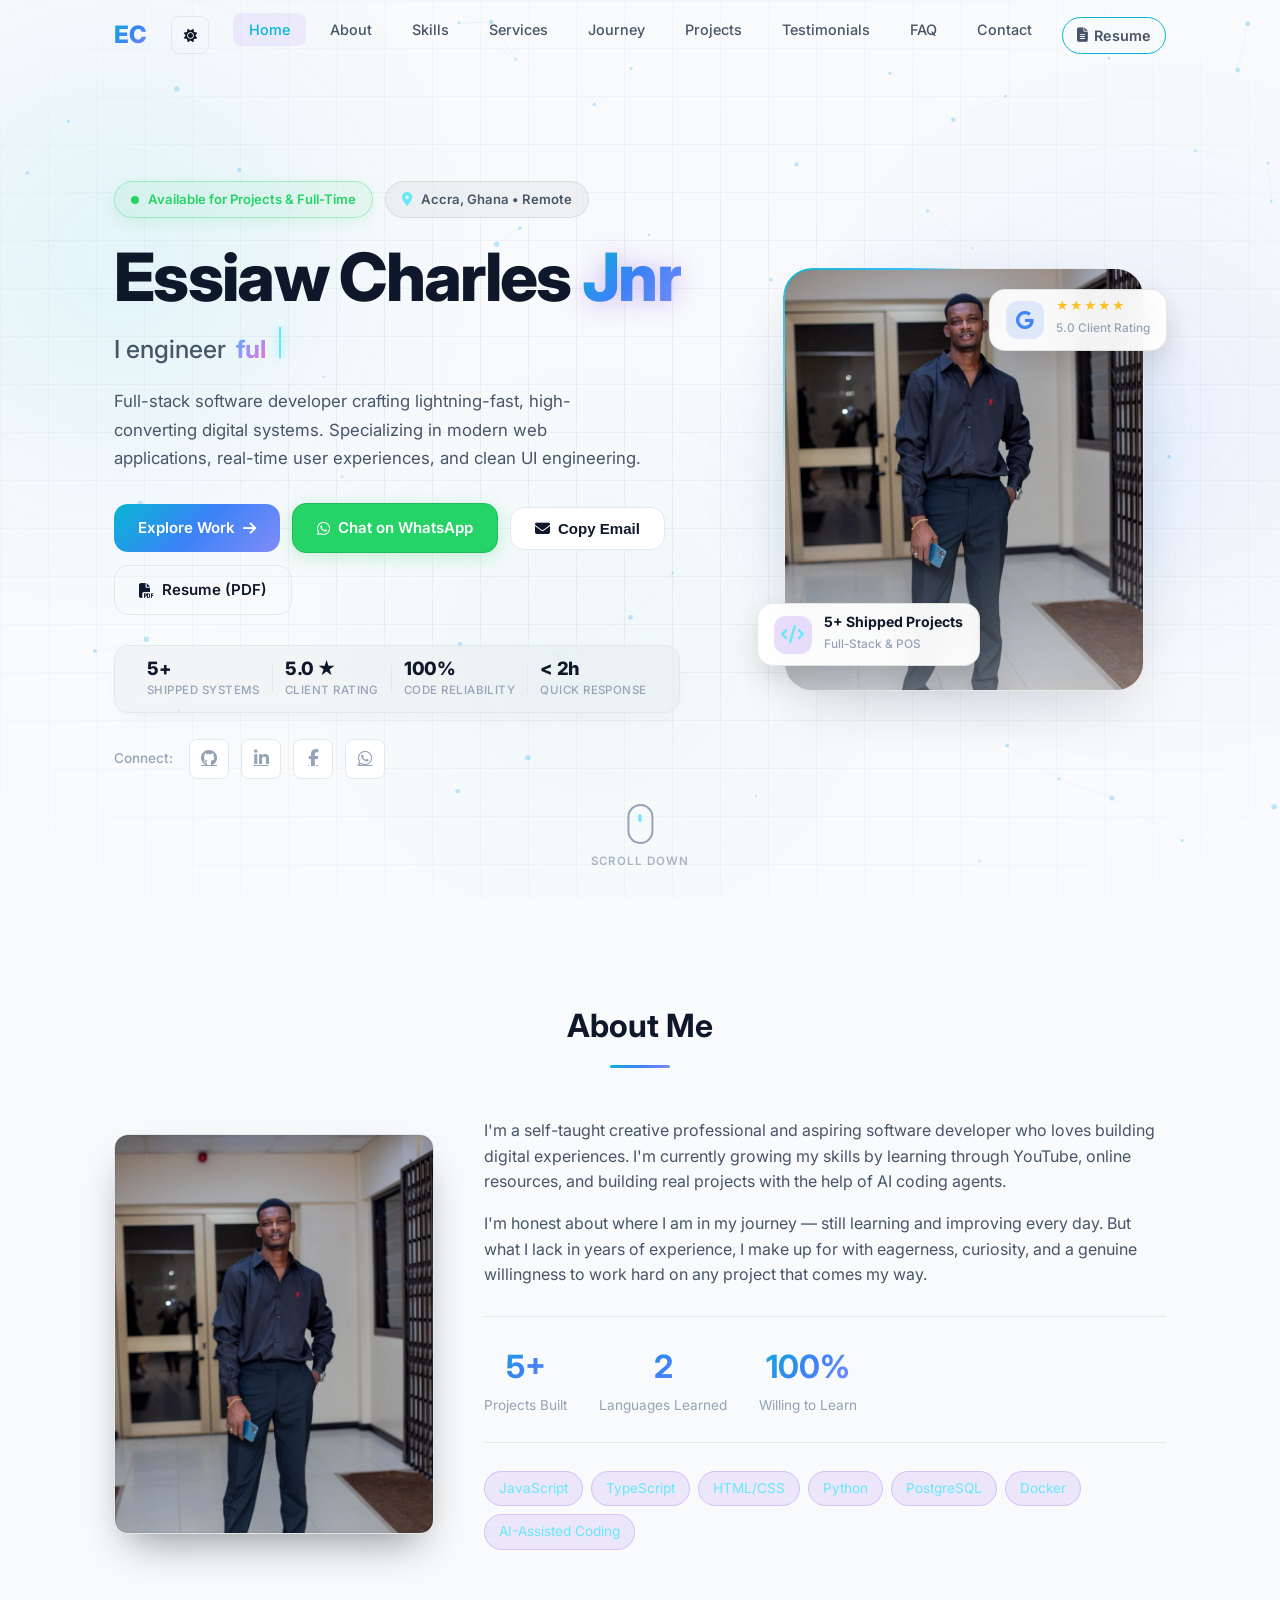
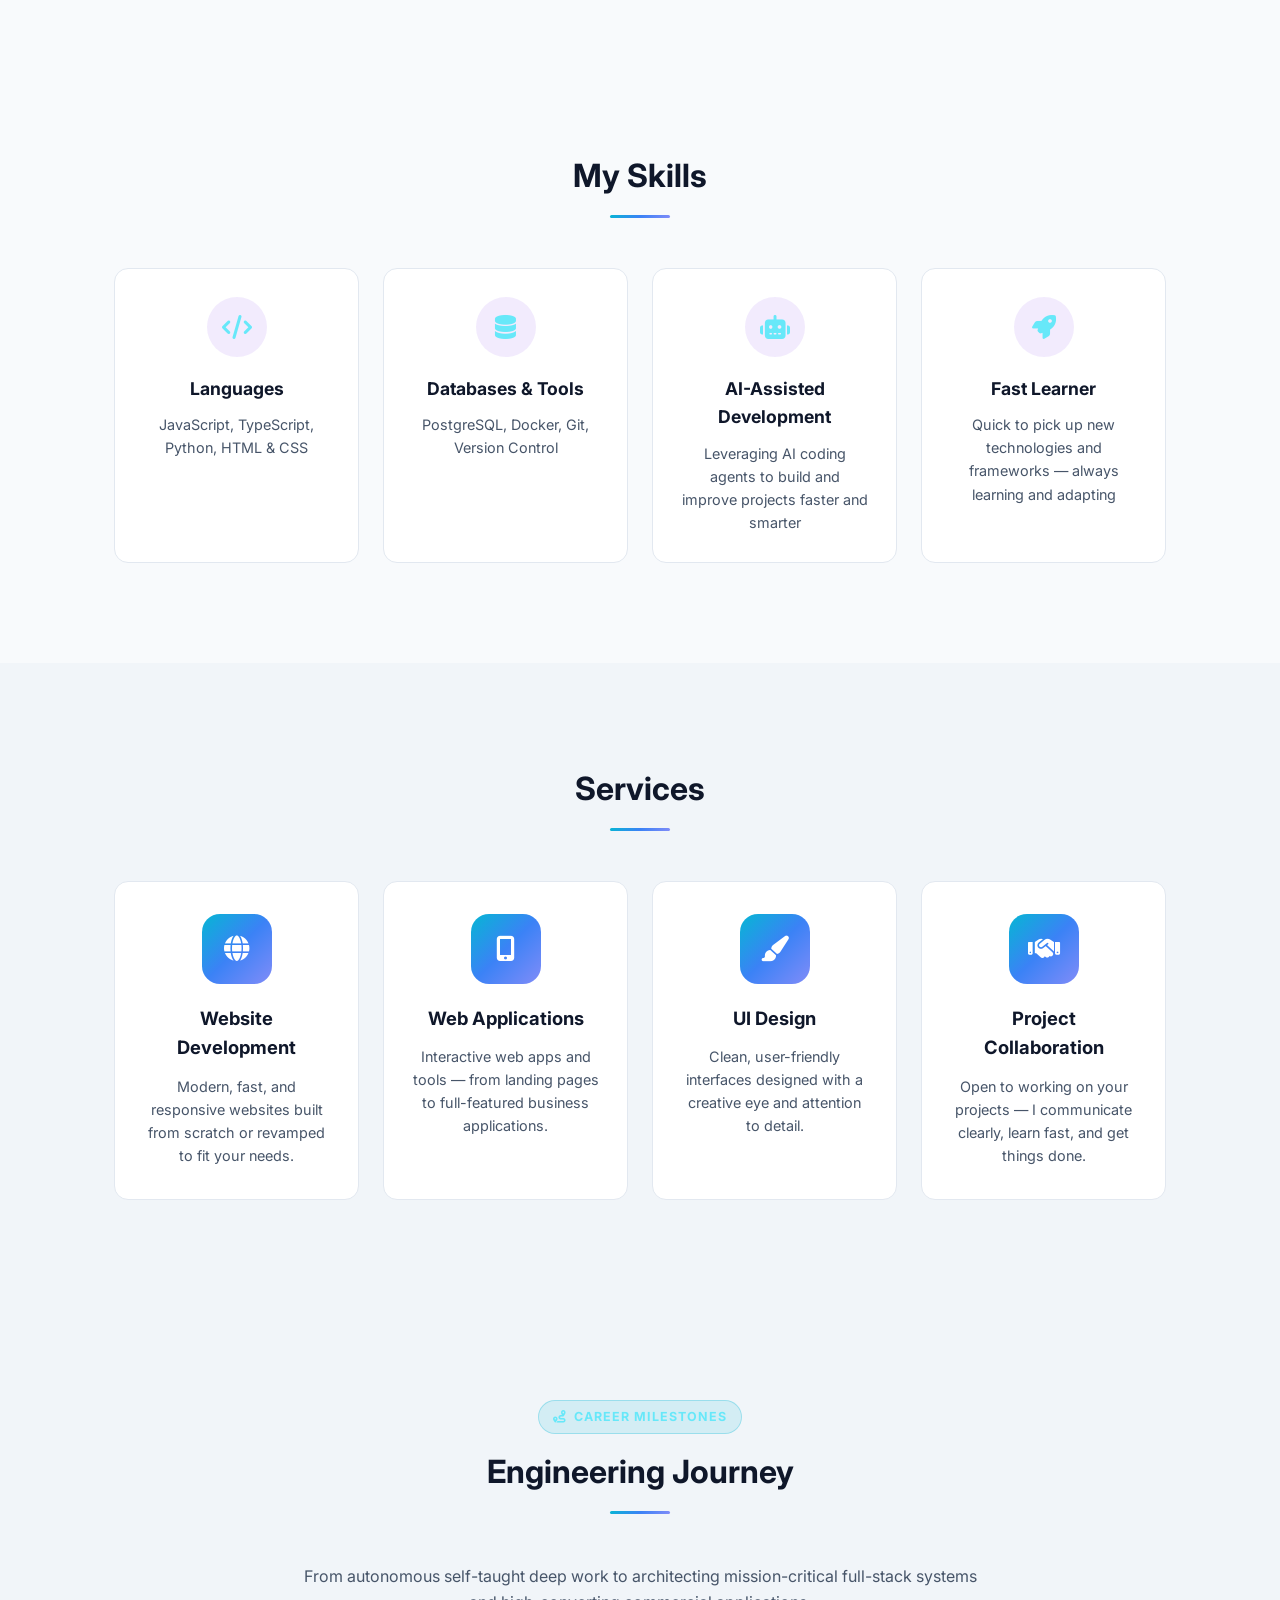
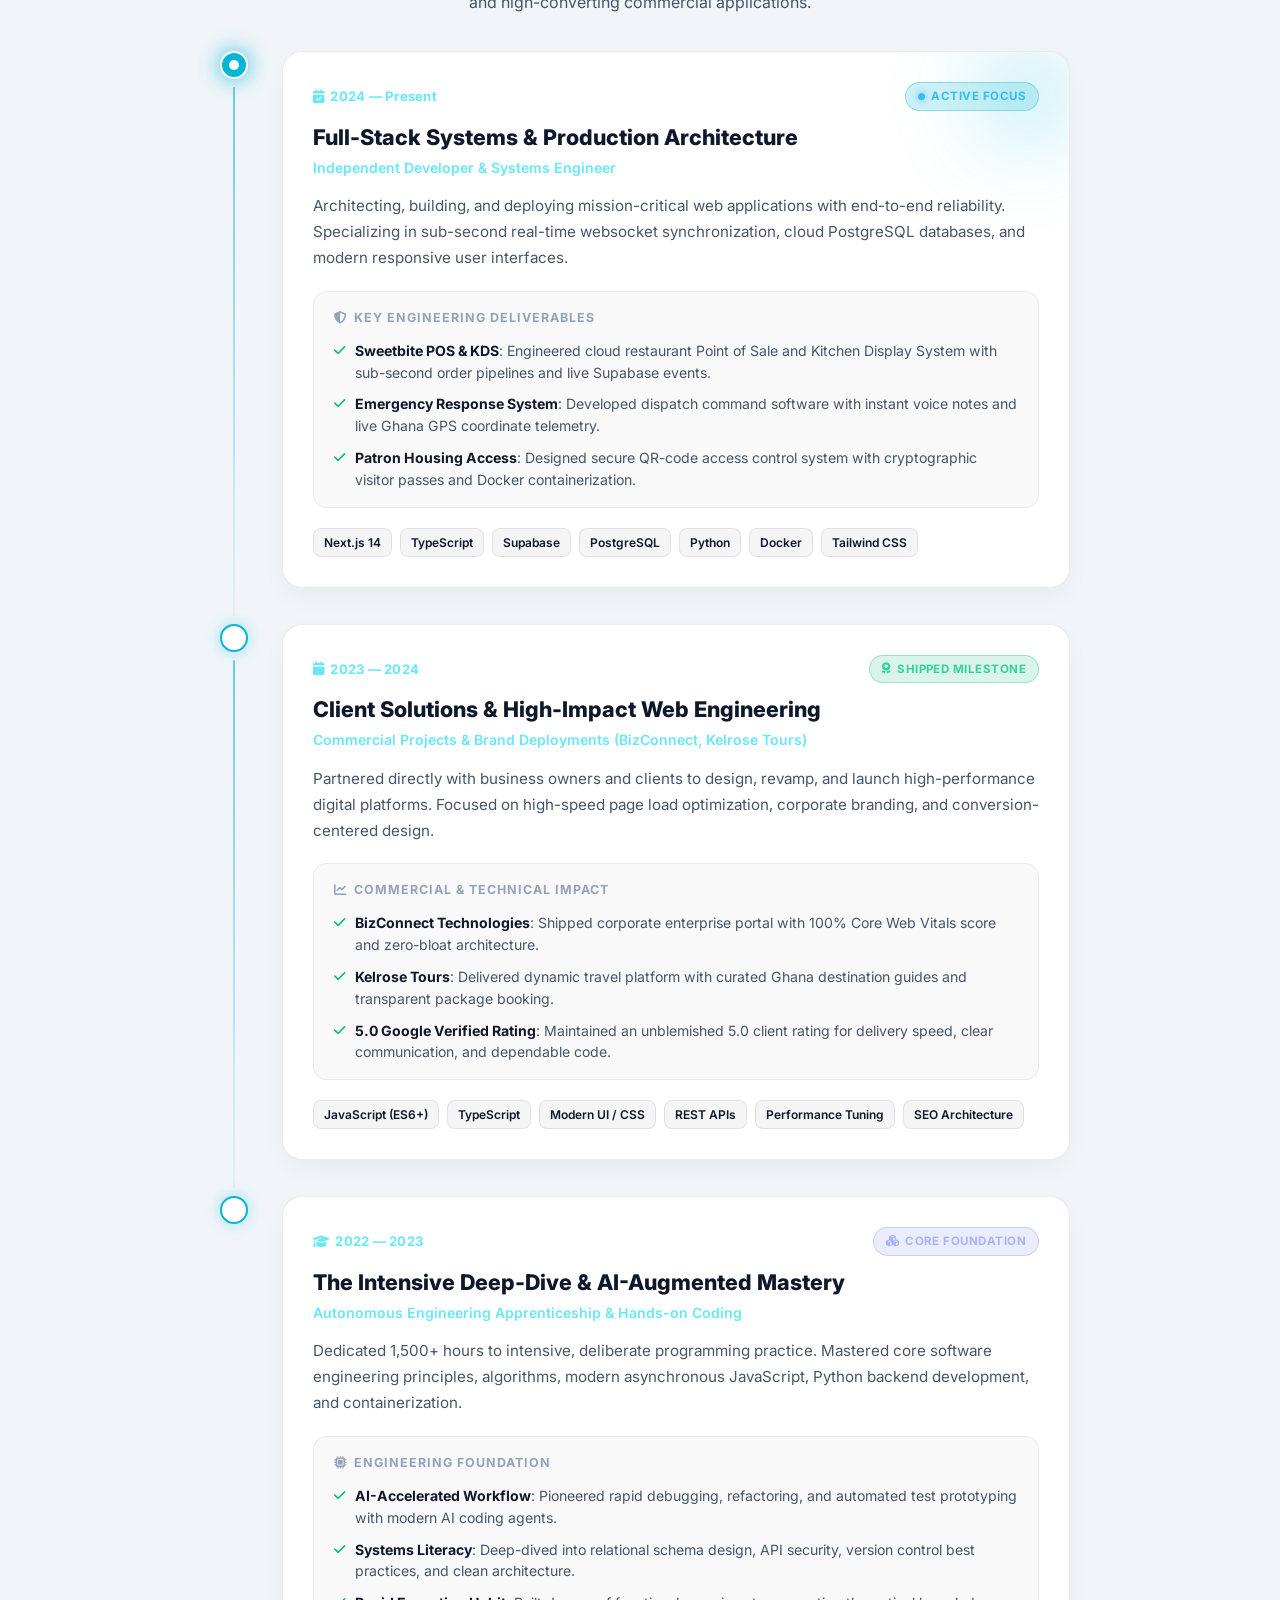
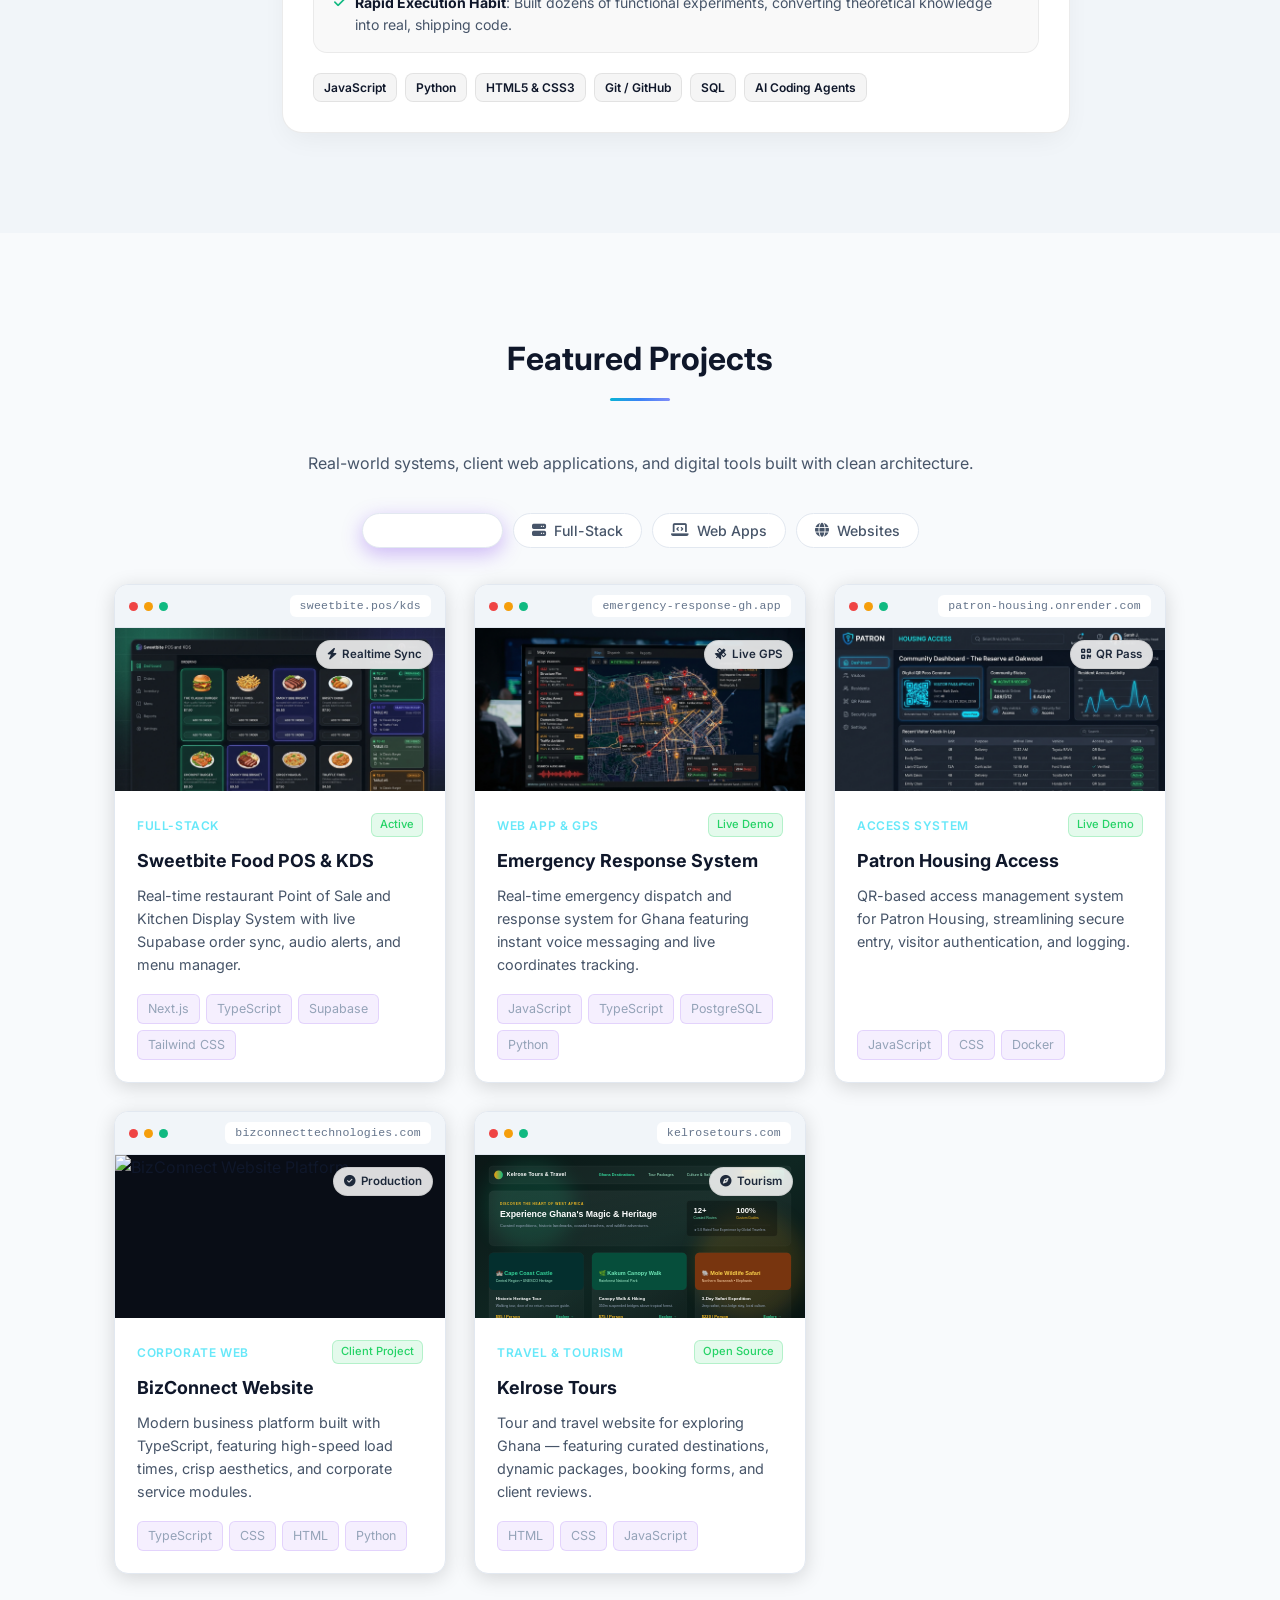
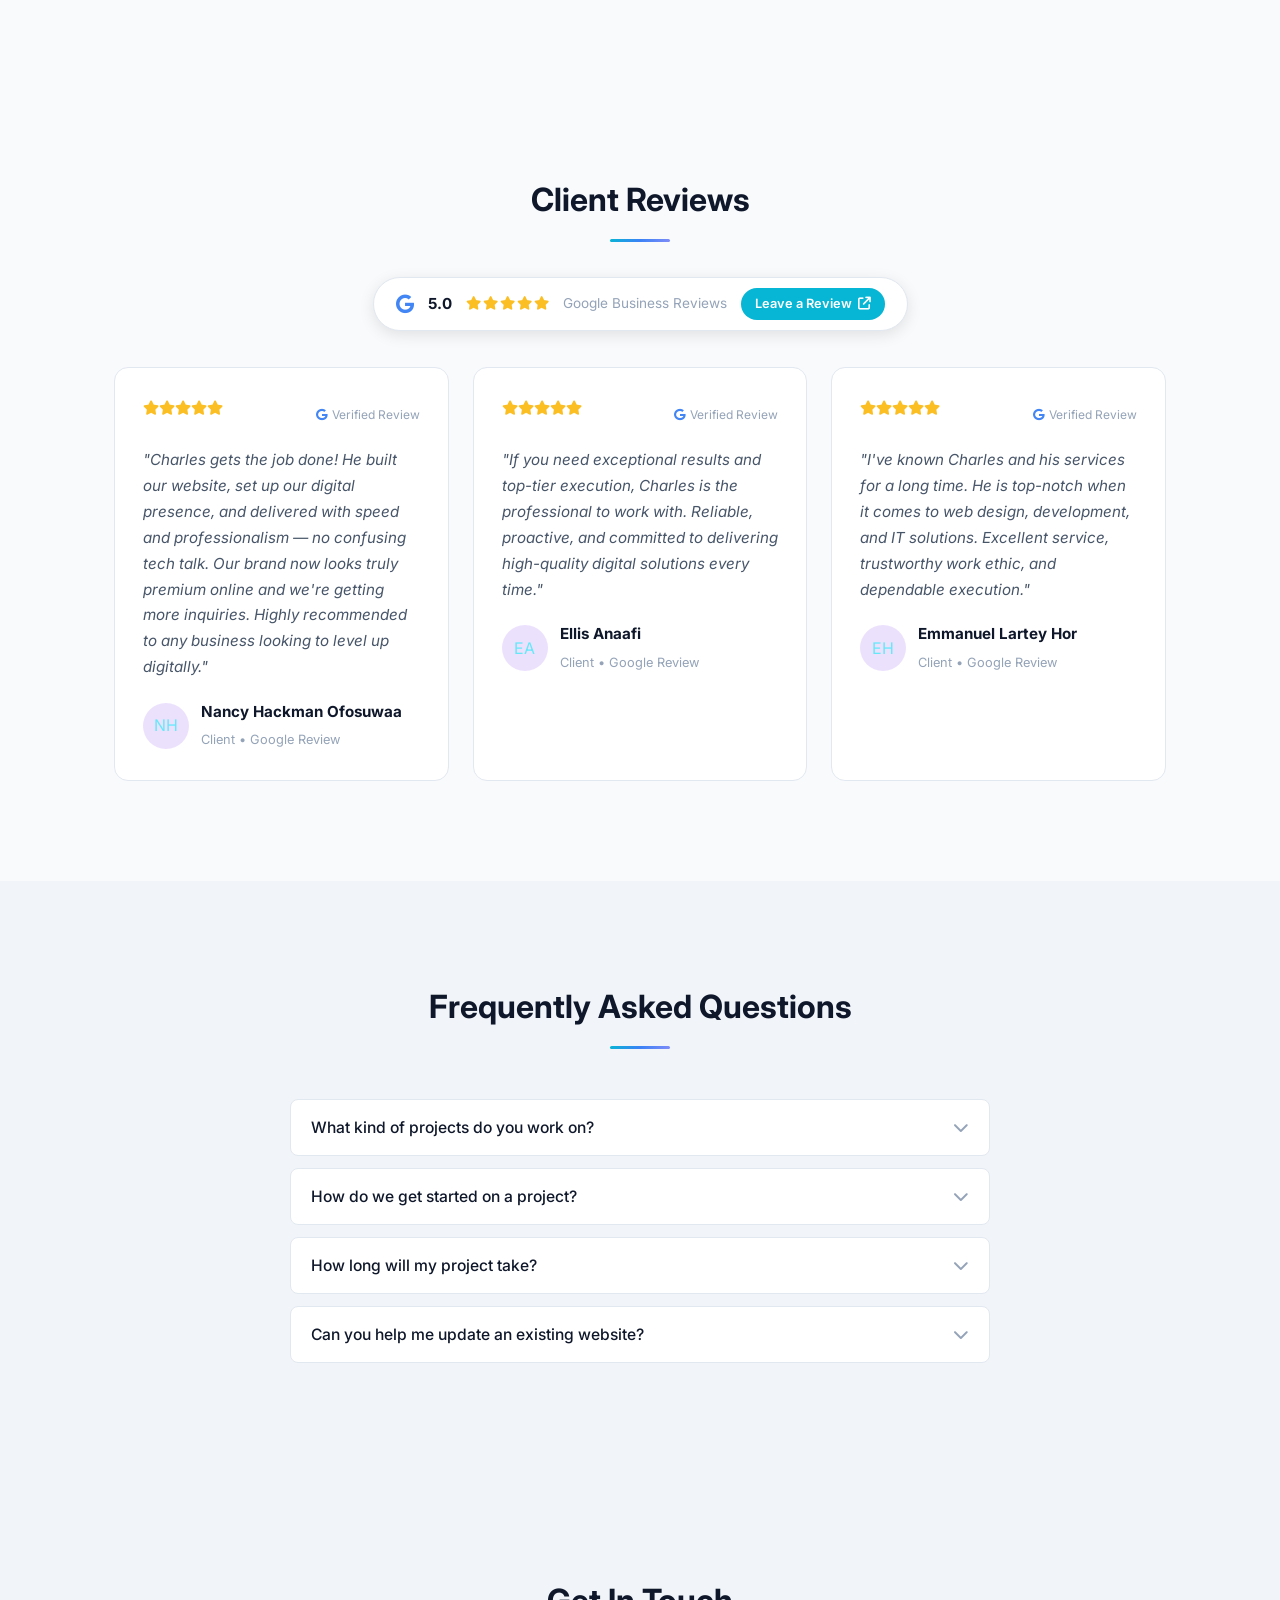
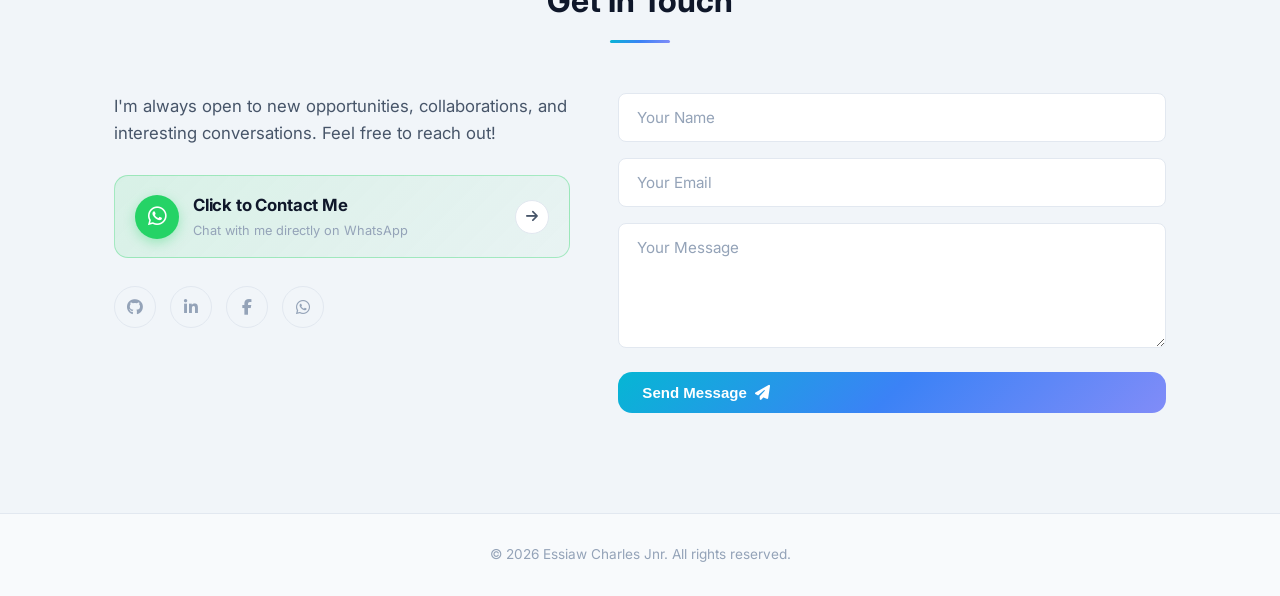
==== commit 0569d3a4: "feat: scale full desktop layout across mobile devices with pinch-to-zoom" ====
--- a/index.html
+++ b/index.html
@@ -2,7 +2,27 @@
 <html lang="en">
 <head>
     <meta charset="UTF-8">
-    <meta name="viewport" content="width=device-width, initial-scale=1.0">
+    <meta name="viewport" content="width=1200, user-scalable=yes">
+    <script>
+        (function() {
+            function adjustDesktopViewport() {
+                var targetWidth = 1200;
+                var screenWidth = window.screen.width || targetWidth;
+                if (screenWidth < targetWidth) {
+                    var scale = Number((screenWidth / targetWidth).toFixed(4));
+                    var meta = document.querySelector('meta[name="viewport"]');
+                    if (meta) {
+                        meta.setAttribute('content', 'width=' + targetWidth + ', initial-scale=' + scale + ', minimum-scale=0.1, maximum-scale=5.0, user-scalable=yes');
+                    }
+                }
+            }
+            adjustDesktopViewport();
+            window.addEventListener('resize', adjustDesktopViewport);
+            window.addEventListener('orientationchange', function() {
+                setTimeout(adjustDesktopViewport, 150);
+            });
+        })();
+    </script>
     <title>Essiaw Charles Jnr | Software Developer & Full-Stack Engineer</title>
     <meta name="description" content="Portfolio of Essiaw Charles Jnr — Full-stack developer and creative technologist building modern web applications, real-time systems, and high-performance user interfaces.">
     <meta name="keywords" content="Essiaw Charles Jnr, Software Developer, Full-Stack Engineer, Web Development, JavaScript, TypeScript, Next.js, Python, Ghana Developer">
--- a/styles.css
+++ b/styles.css
@@ -120,12 +120,6 @@
     display: none;
 }
 
-/* Mobile: keep resume button visible, adjust nav */
-@media (max-width: 768px) {
-    .theme-toggle {
-        margin-right: 8px;
-    }
-}
 
 /* Resume download button */
 #resumeBtn {
@@ -154,6 +148,7 @@
 html {
     scroll-behavior: smooth;
     scroll-padding-top: 80px;
+    min-width: 1200px;
 }
 
 body {
@@ -161,13 +156,16 @@
     background-color: var(--bg-primary);
     color: var(--text-primary);
     line-height: 1.6;
-    overflow-x: hidden;
+    overflow-x: auto;
+    min-width: 1200px;
+    width: 100%;
 }
 
 .container {
     max-width: 1100px;
     margin: 0 auto;
     padding: 0 24px;
+    width: 100%;
 }
 
 /* Navbar */
@@ -176,6 +174,8 @@
     top: 0;
     left: 0;
     right: 0;
+    min-width: 1200px;
+    width: 100%;
     z-index: 1000;
     padding: 16px 0;
     transition: var(--transition);
@@ -1238,12 +1238,6 @@
     position: relative;
 }
 
-@media (max-width: 640px) {
-    .journey-item {
-        grid-template-columns: 32px 1fr;
-        gap: 14px;
-    }
-}
 
 .journey-track-node {
     display: flex;
@@ -2152,277 +2146,43 @@
     }
 }
 
-/* Responsive styles for Hero */
-@media (max-width: 968px) {
-    .hero {
-        padding: 115px 20px 60px;
-        min-height: auto;
-    }
-
-    .hero-container {
-        grid-template-columns: 1fr;
-        text-align: center;
-        gap: 48px;
-    }
-
-    .hero-content {
-        text-align: center;
-        display: flex;
-        flex-direction: column;
-        align-items: center;
-    }
-
-    .hero-badges-wrap {
-        justify-content: center;
-    }
-
-    .hero-role-wrapper {
-        justify-content: center;
-    }
-
-    .hero-description {
-        margin-left: auto;
-        margin-right: auto;
-    }
-
-    .hero-buttons {
-        justify-content: center;
-    }
-
-    .hero-metrics {
-        justify-content: center;
-    }
-
-    .hero-socials {
-        justify-content: center;
-    }
-
-    .hero-avatar-card {
-        max-width: 320px;
-        margin: 0 auto;
-    }
-
-    .hero-terminal-card {
-        max-width: 350px;
-    }
-}
-
-@media (max-width: 580px) {
-    .hero {
-        padding: 100px 16px 50px;
-    }
-
-    .hero-badges-wrap {
-        gap: 8px;
-    }
-
-    .hero-badge {
-        font-size: 0.76rem;
-        padding: 6px 13px;
-    }
-
-    .hero-buttons {
-        width: 100%;
-        gap: 10px;
-    }
-
-    .hero-buttons .btn {
-        flex: 1 1 calc(50% - 10px);
-        justify-content: center;
-        padding: 11px 16px;
-        font-size: 0.88rem;
-    }
-
-    .hero-metrics {
-        display: grid;
-        grid-template-columns: repeat(2, 1fr);
-        gap: 14px;
-        width: 100%;
-        padding: 14px 16px;
-    }
-
-    .hero-metric-divider {
-        display: none;
-    }
-
-    .hero-metric-item {
-        padding: 0 4px;
-        align-items: center;
-        text-align: center;
-    }
-
-    .chip-rating {
-        right: -8px;
-        top: 12px;
-        padding: 8px 12px;
-    }
-
-    .chip-experience {
-        left: -8px;
-        bottom: 16px;
-        padding: 8px 12px;
-    }
-
-    .chip-tech {
-        display: none;
-    }
-
-    .hero-terminal-card {
-        margin-top: -10px;
-    }
-
-    .terminal-body {
-        font-size: 0.72rem;
-        padding: 12px 14px;
-    }
-}
-
-/* Mobile Navigation & Responsive Overhaul */
-@media (max-width: 768px) {
-    .nav-toggle {
-        display: flex;
-    }
-
-    .nav-menu {
-        position: fixed;
-        top: 0;
-        right: -100%;
-        width: min(320px, 85vw);
-        height: 100vh;
-        height: 100dvh;
-        background: rgba(0, 43, 54, 0.96);
-        backdrop-filter: blur(25px);
-        -webkit-backdrop-filter: blur(25px);
-        flex-direction: column;
-        padding: 95px 24px 40px;
-        gap: 6px;
-        transition: right 0.35s cubic-bezier(0.16, 1, 0.3, 1);
-        border-left: 1px solid rgba(147, 197, 253, 0.12);
-        box-shadow: -12px 0 40px rgba(0, 27, 34, 0.6);
-        z-index: 1001;
-        overflow-y: auto;
-    }
-
-    html.light .nav-menu {
-        background: rgba(255, 255, 255, 0.95);
-        border-left: 1px solid rgba(0, 0, 0, 0.08);
-        box-shadow: -12px 0 40px rgba(0, 0, 0, 0.12);
-    }
-
-    .nav-menu.open {
-        right: 0;
-    }
-
-    .nav-link {
-        padding: 12px 18px;
-        font-size: 1rem;
-        border-radius: var(--radius-sm);
-        display: flex;
-        align-items: center;
-    }
-
-    .hero-avatar-card {
-        max-width: 290px;
-    }
-
-    .chip-rating {
-        right: -10px;
-        top: 15px;
-    }
-
-    .chip-experience {
-        left: -10px;
-        bottom: 15px;
-    }
-
-    .about-grid {
-        grid-template-columns: 1fr;
-        text-align: center;
-    }
-
-    .about-image {
-        max-width: 220px;
-        margin: 0 auto;
-    }
-
-    .about-stats {
-        justify-content: center;
-        gap: 20px;
-    }
-
-    .skills-tags {
-        justify-content: center;
-    }
-
-    .projects-grid {
-        grid-template-columns: 1fr;
-        gap: 24px;
-    }
-
-    .contact-wrapper {
-        grid-template-columns: 1fr;
-        gap: 36px;
-    }
-
-    .contact-info {
-        text-align: center;
-    }
-
-    .contact-cta-bar {
-        max-width: 440px;
-        margin-left: auto;
-        margin-right: auto;
-    }
-
-    .contact-socials {
-        justify-content: center;
-    }
-}
-
-@media (max-width: 580px) {
-    .hero-buttons {
-        flex-direction: column;
-        width: 100%;
-    }
-
-    .hero-buttons .btn {
-        width: 100%;
-        justify-content: center;
-    }
-
-    .hero-floating-chip {
-        padding: 8px 12px;
-        gap: 8px;
-        font-size: 0.8rem;
-    }
-
-    .chip-rating {
-        right: -4px;
-        top: 10px;
-    }
-
-    .chip-experience {
-        left: -4px;
-        bottom: 10px;
-    }
-
-    .about-stats {
-        flex-direction: column;
-        gap: 16px;
-    }
-
-    .project-filters {
-        gap: 6px;
-    }
-
-    .filter-btn {
-        padding: 7px 14px;
-        font-size: 0.8rem;
-    }
-
-    .section {
-        padding: 60px 0;
-    }
+/* ==========================================================================
+   Desktop Site Everywhere - Universal 1200px Viewport Integrity
+   ========================================================================== */
+.hero-container {
+    display: grid;
+    grid-template-columns: 1.2fr 0.8fr;
+    gap: 40px;
+    align-items: center;
+}
+
+.about-grid {
+    display: grid;
+    grid-template-columns: 320px 1fr;
+    gap: 50px;
+    align-items: center;
+}
+
+.contact-wrapper {
+    display: grid;
+    grid-template-columns: 1fr 1.2fr;
+    gap: 48px;
+}
+
+.nav-toggle {
+    display: none !important;
+}
+
+.nav-menu {
+    display: flex !important;
+    position: static !important;
+    height: auto !important;
+    width: auto !important;
+    background: transparent !important;
+    box-shadow: none !important;
+    border: none !important;
+    padding: 0 !important;
+    flex-direction: row !important;
 }
 
 /* Skills */
@@ -2758,21 +2518,6 @@
     transform: translateY(-3px);
 }
 
-/* Mobile menu scroll for many links */
-@media (max-width: 768px) {
-    .nav-menu {
-        overflow-y: auto;
-        padding-top: 90px;
-    }
-}
-
-@media (max-width: 480px) {
-    .testimonials-grid,
-    .services-grid,
-    .skills-grid {
-        grid-template-columns: 1fr;
-    }
-}
 
 /* ==========================================================================
    Project Case Study Modal & Dynamic View
@@ -2902,11 +2647,6 @@
     margin-bottom: 24px;
 }
 
-@media (max-width: 640px) {
-    .modal-grid-details {
-        grid-template-columns: 1fr;
-    }
-}
 
 .modal-detail-box {
     background: rgba(255, 255, 255, 0.03);
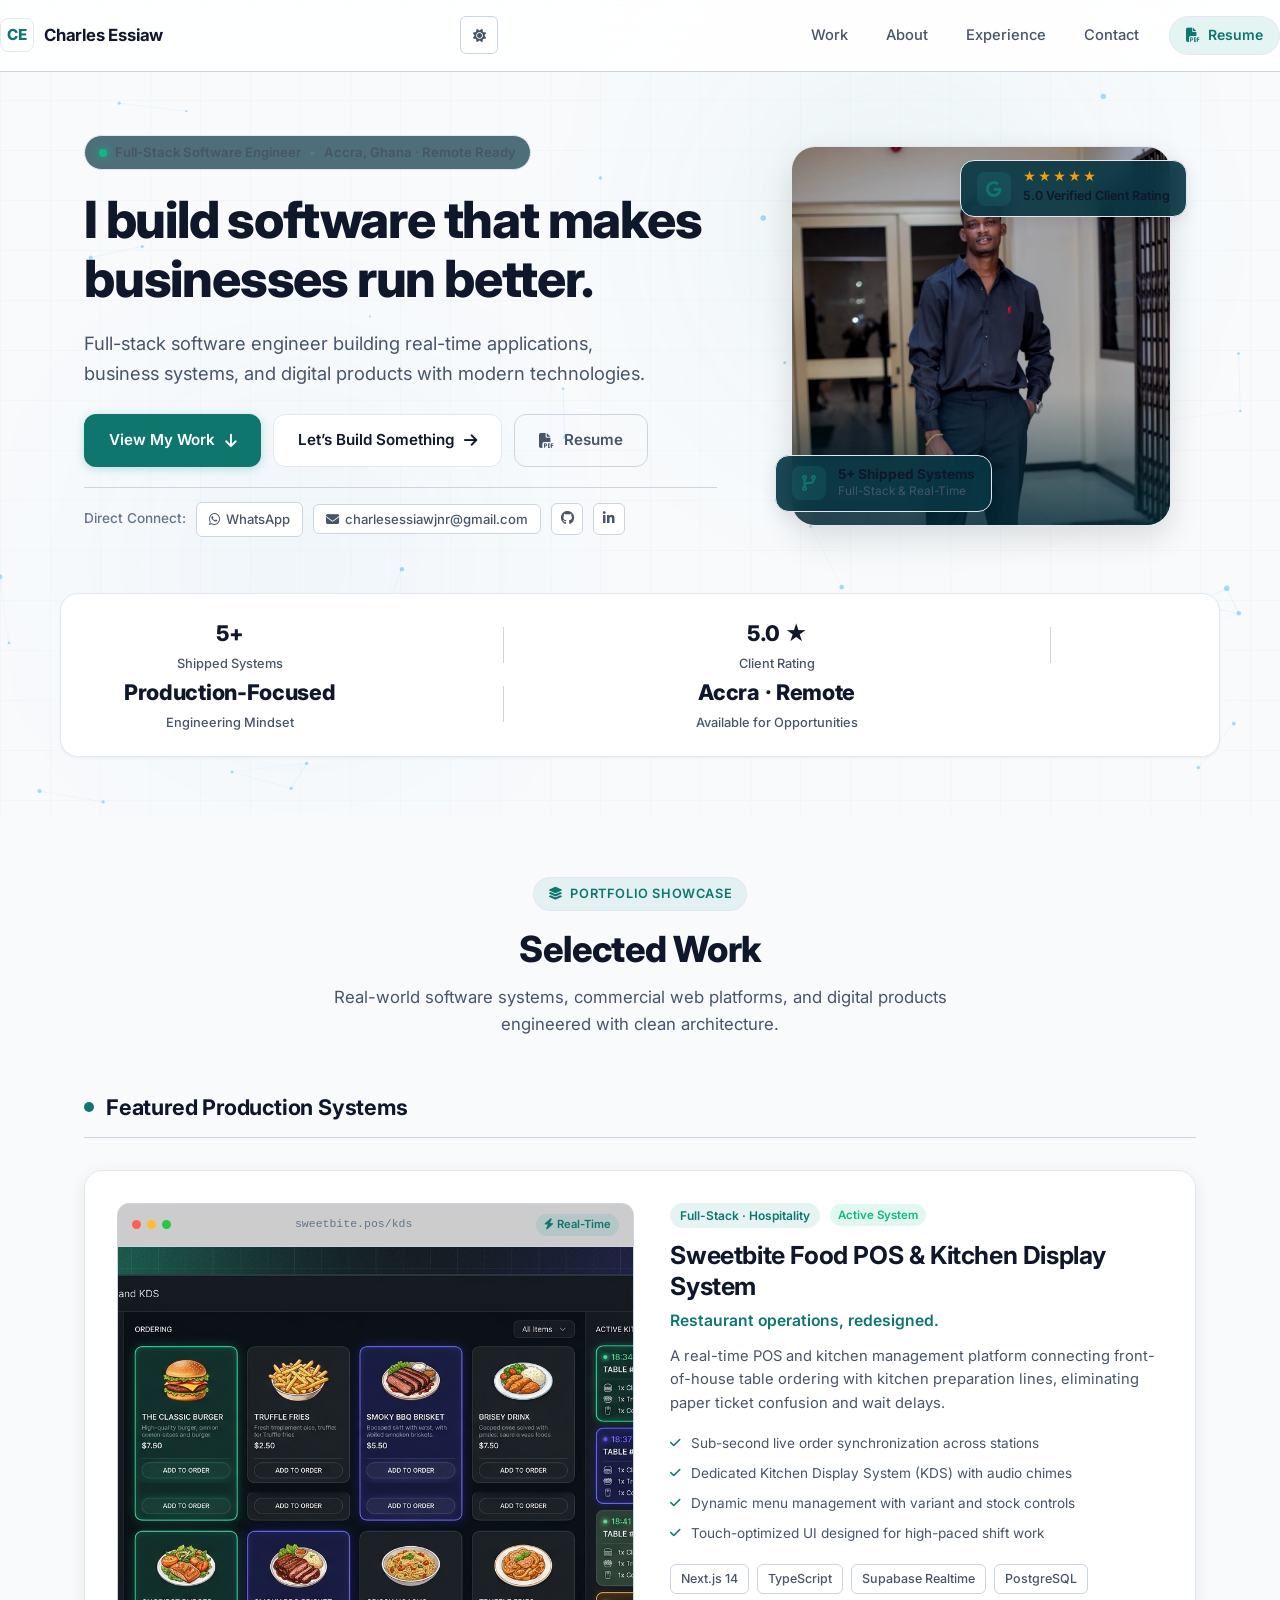
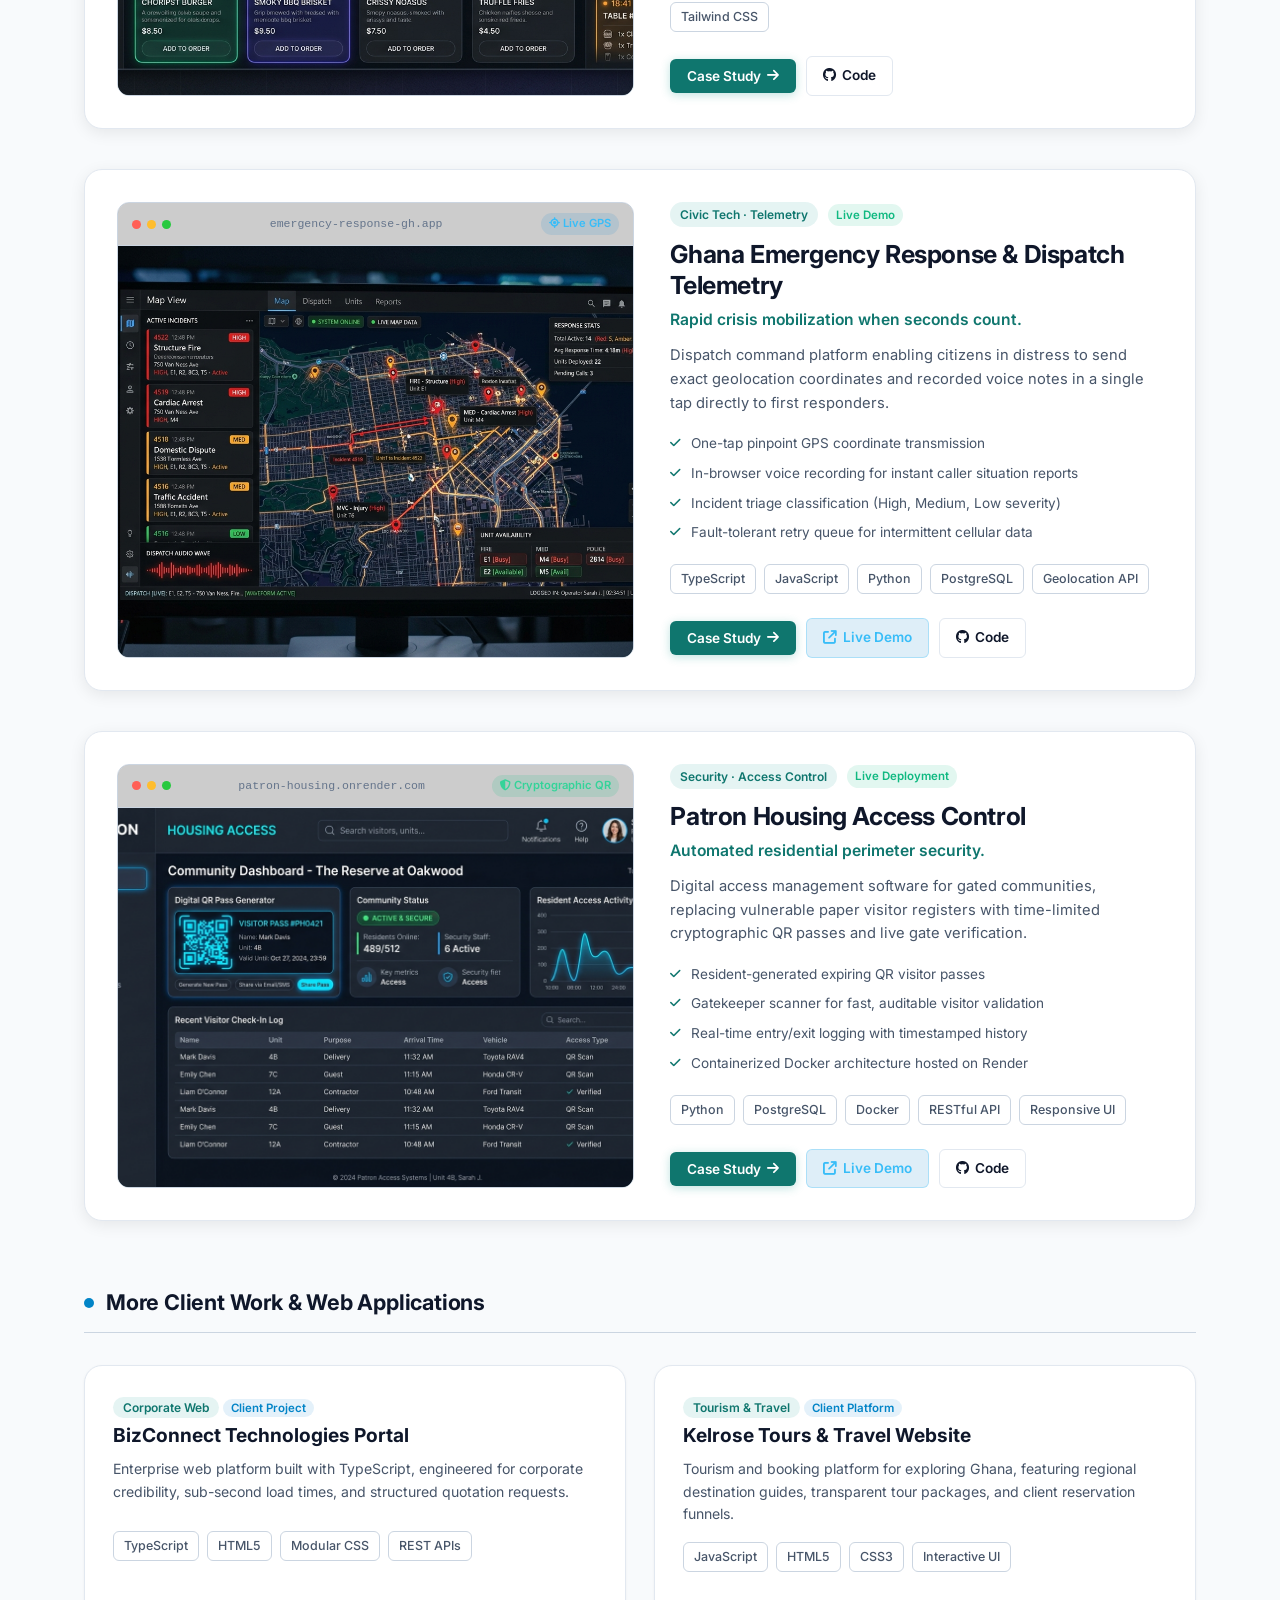
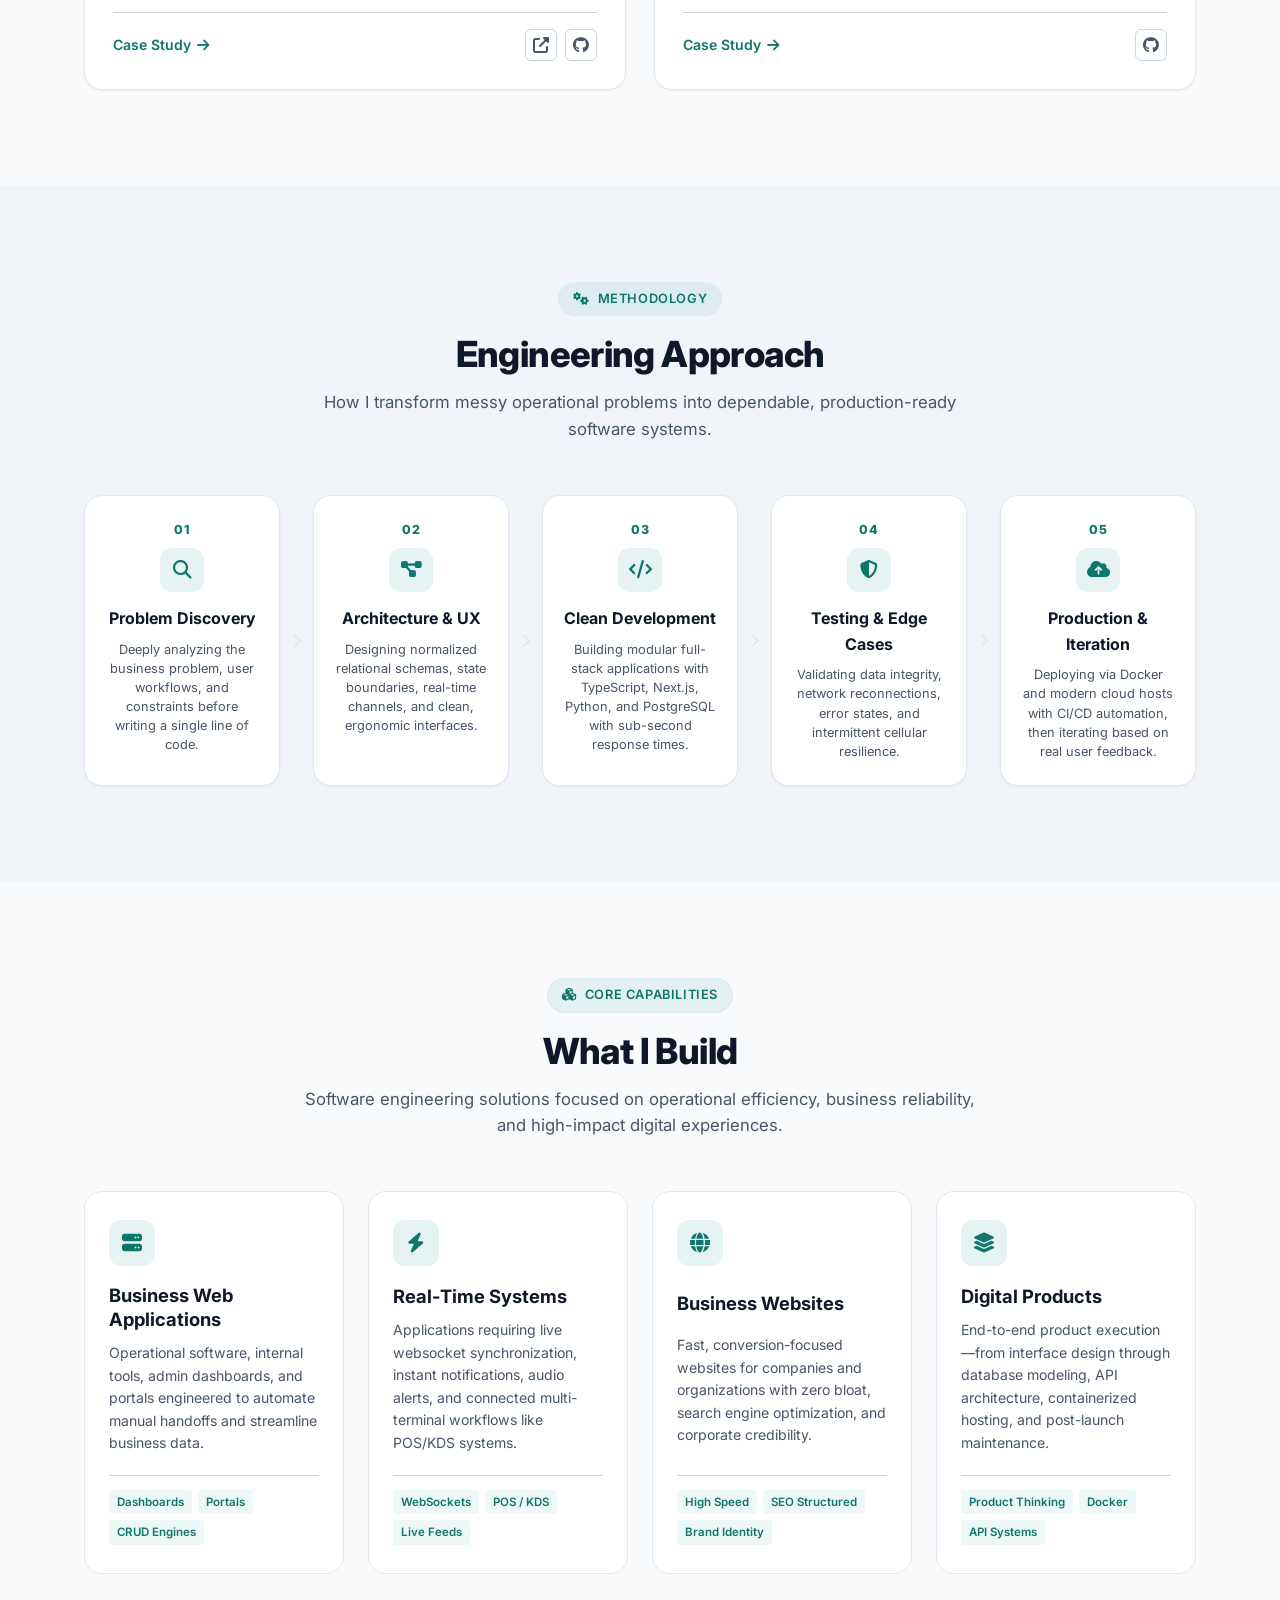
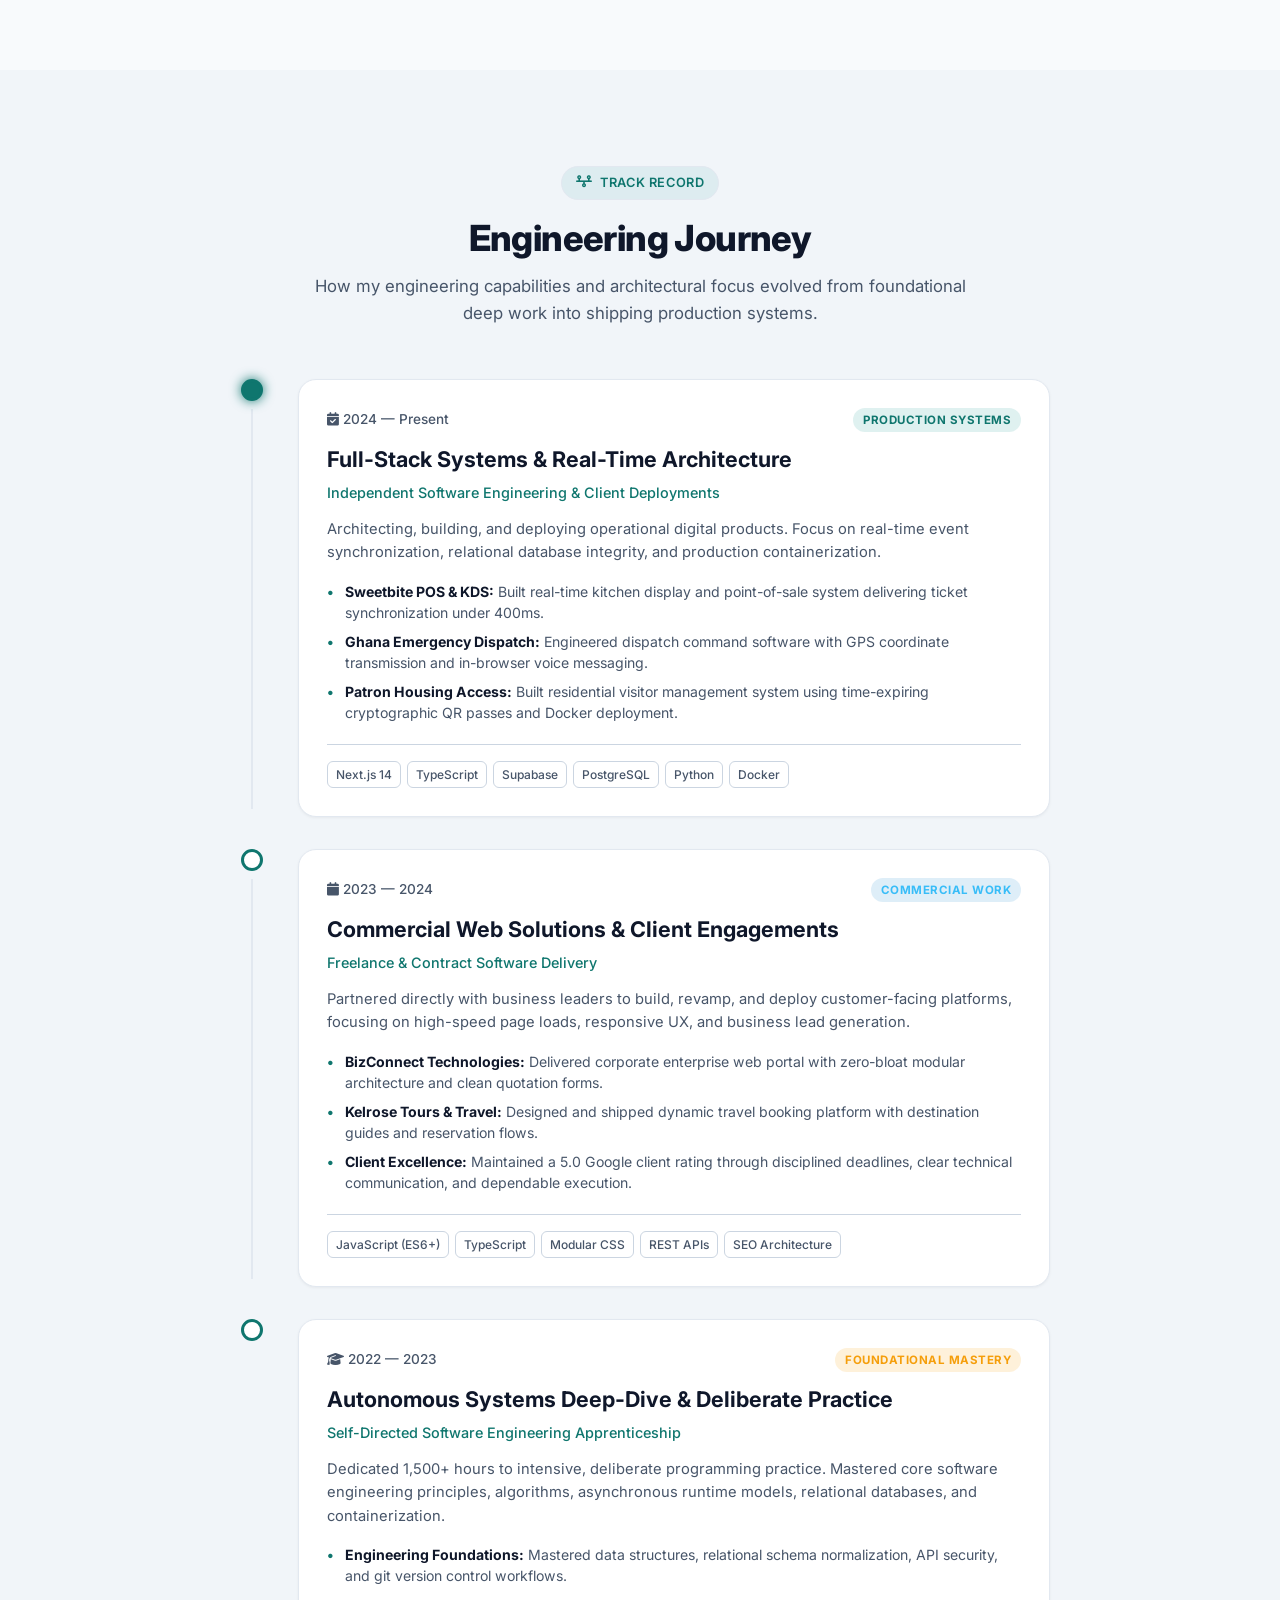
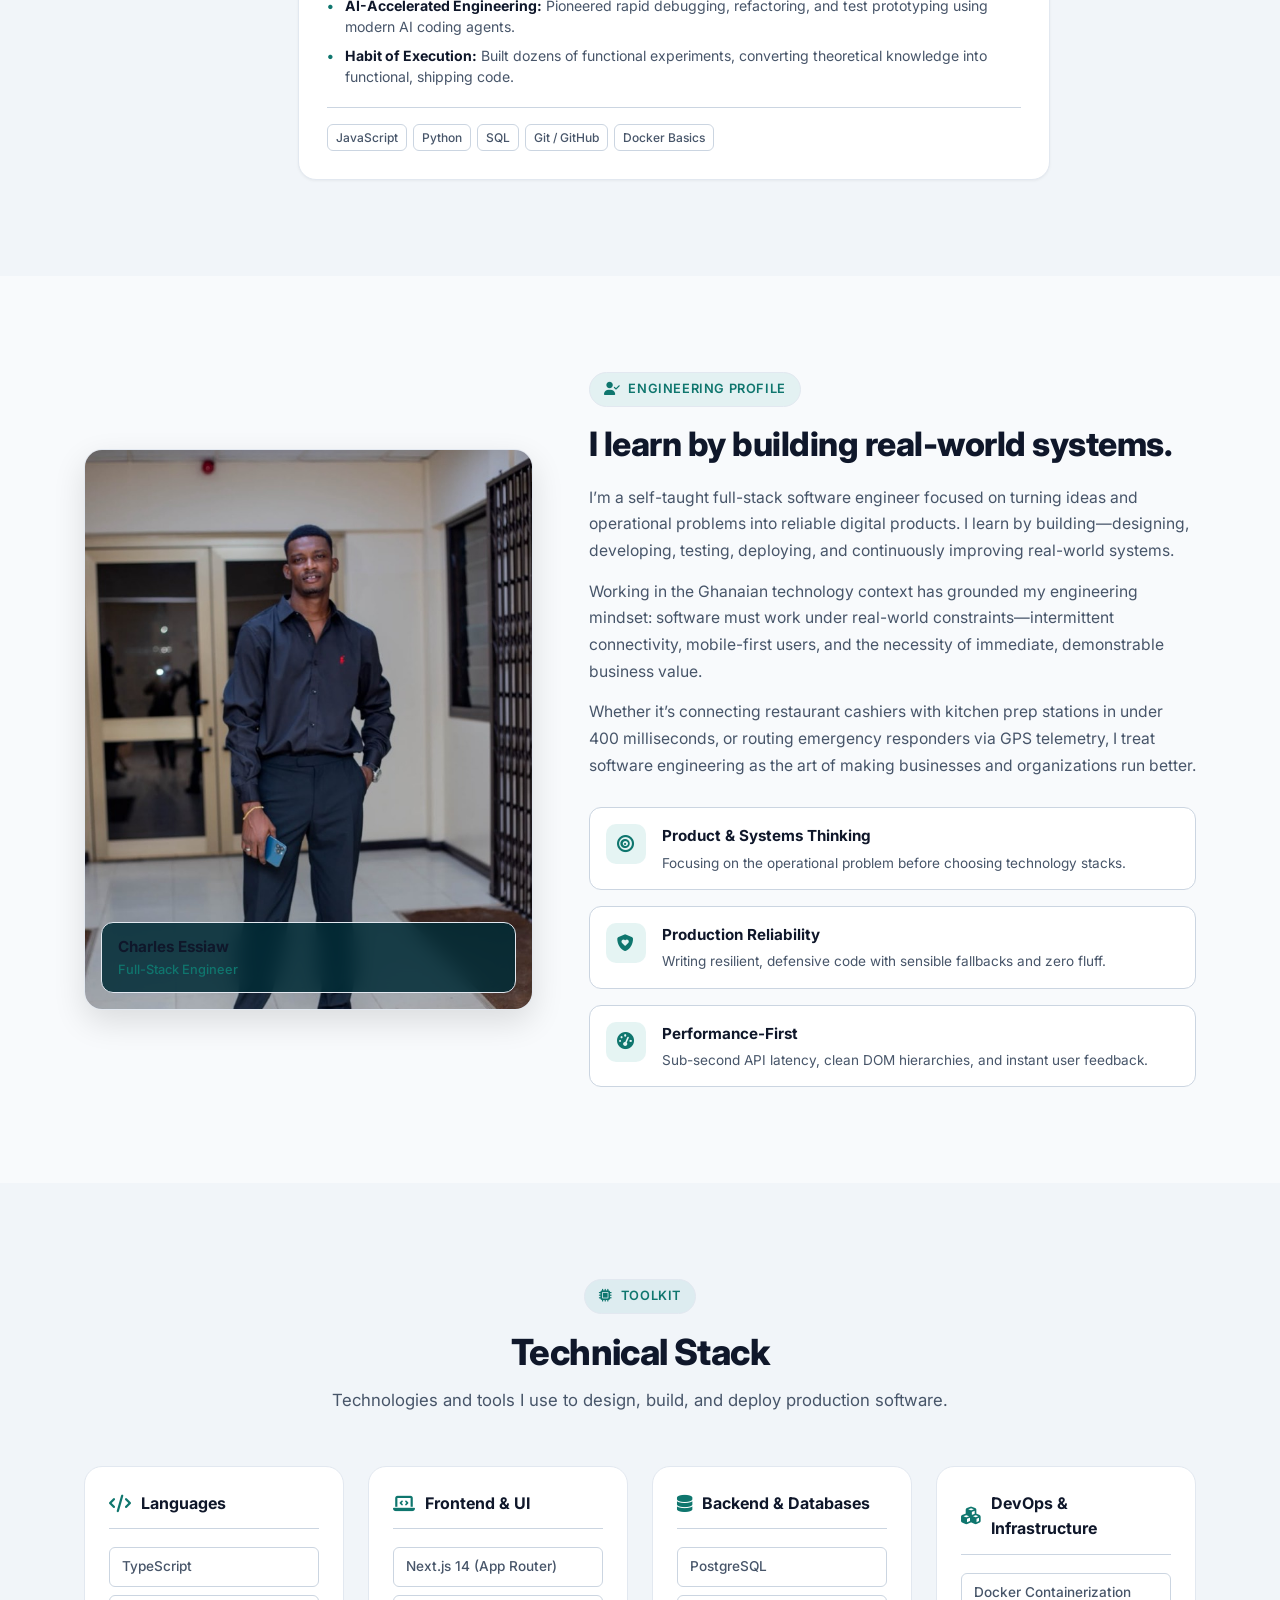
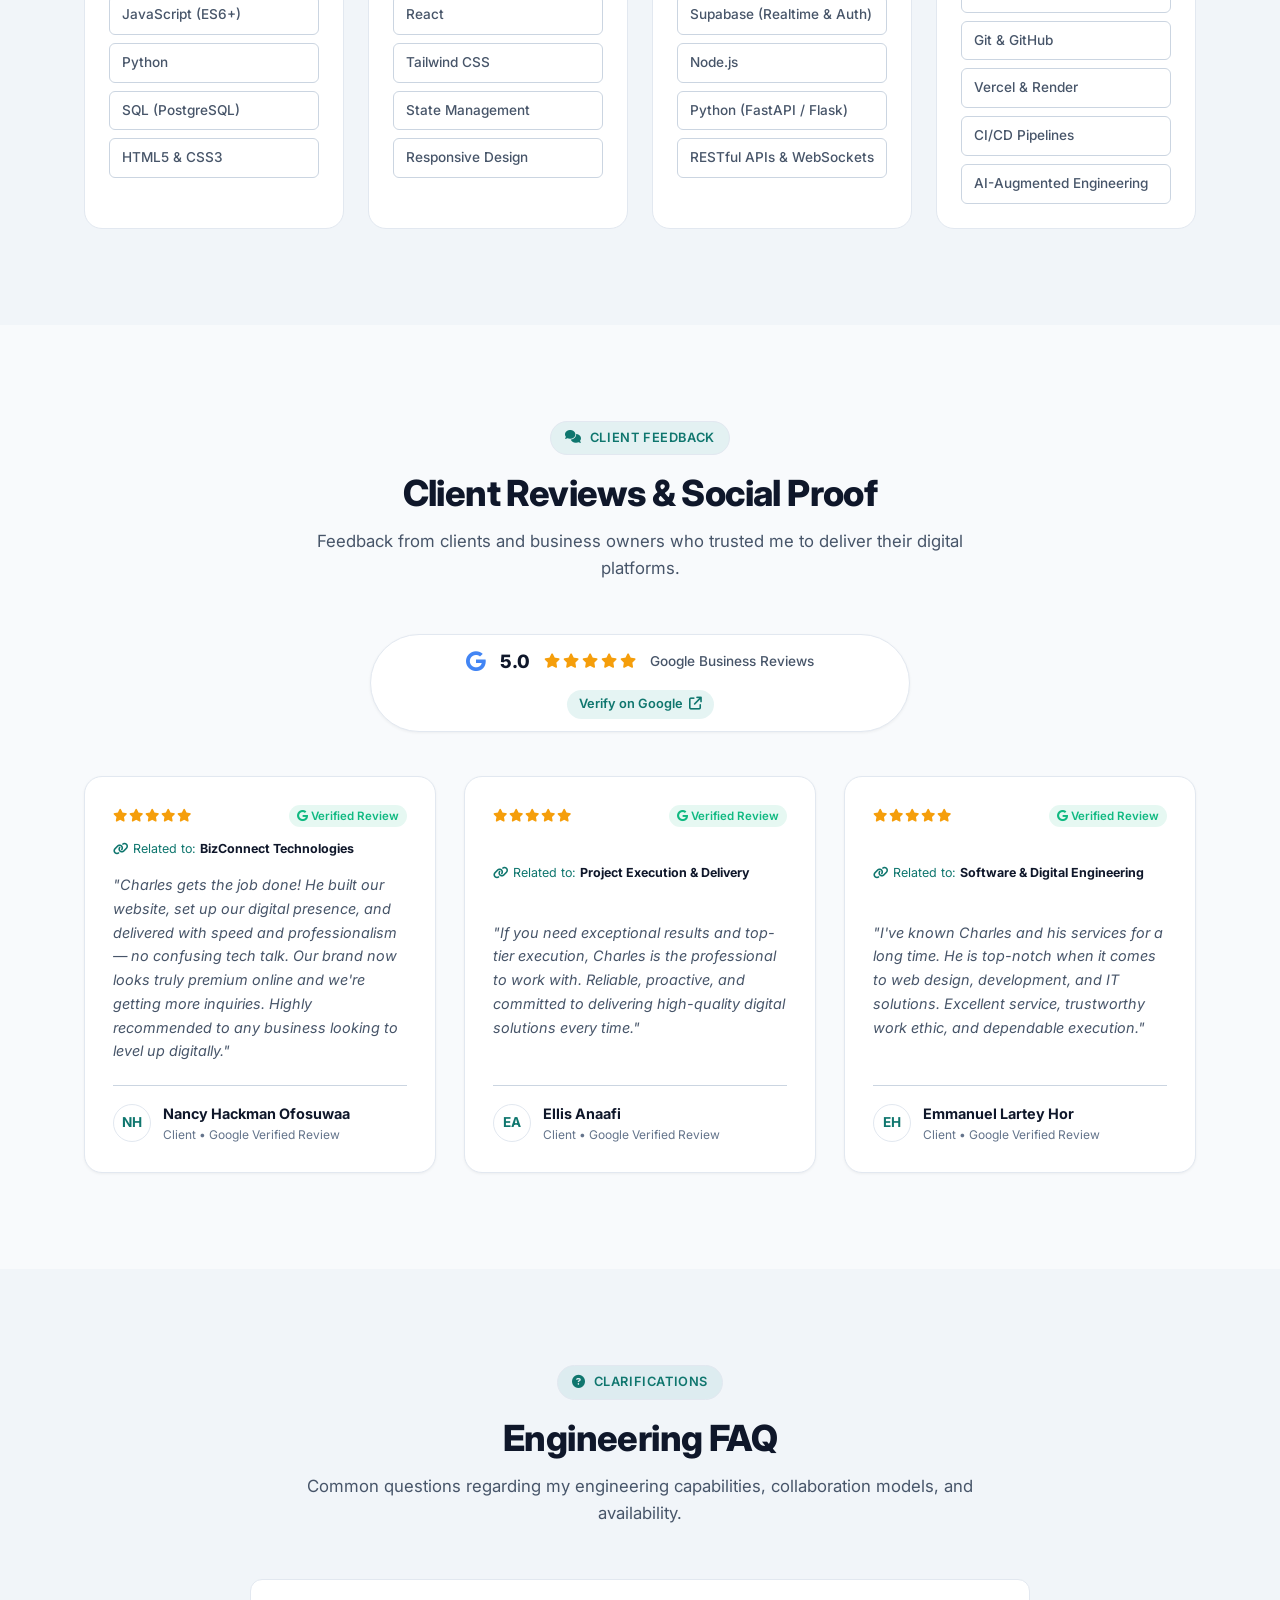
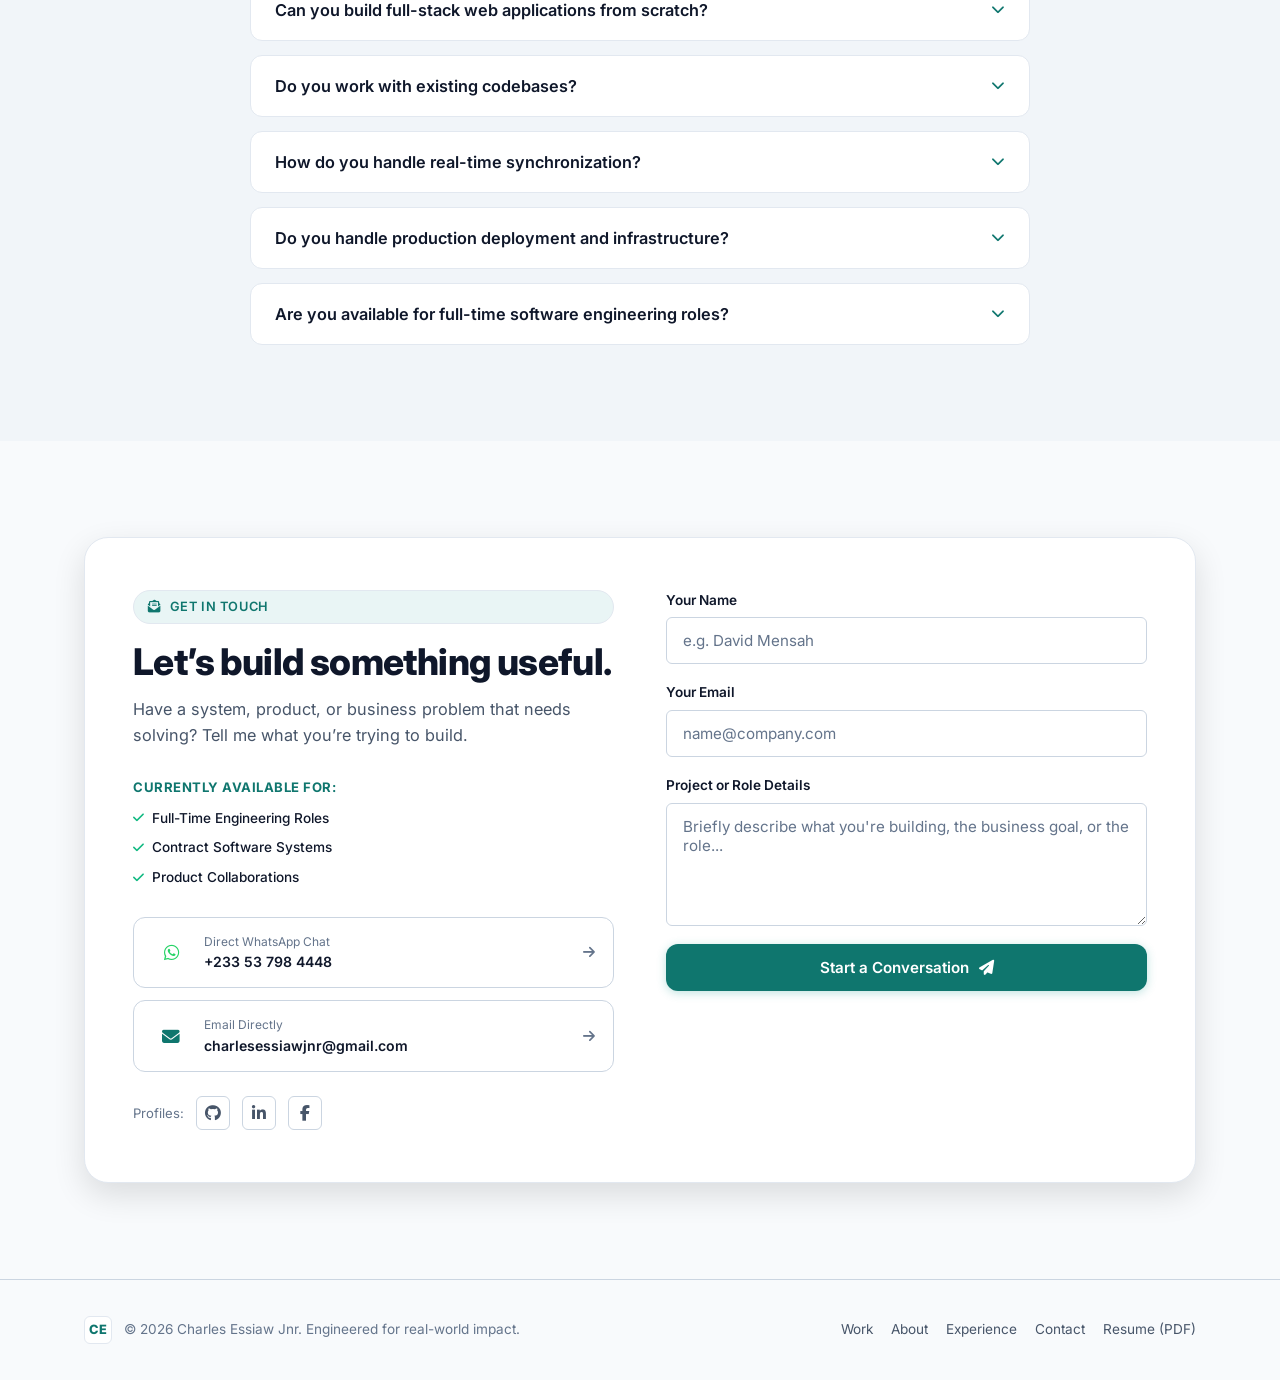
==== commit ded71735: "feat: complete Senior Product Designer & Full-Stack Engineer portfolio redesign with 7-part engineer" ====
--- a/index.html
+++ b/index.html
@@ -2,67 +2,47 @@
 <html lang="en">
 <head>
     <meta charset="UTF-8">
-    <meta name="viewport" content="width=1200, user-scalable=yes">
-    <script>
-        (function() {
-            function adjustDesktopViewport() {
-                var targetWidth = 1200;
-                var screenWidth = window.screen.width || targetWidth;
-                if (screenWidth < targetWidth) {
-                    var scale = Number((screenWidth / targetWidth).toFixed(4));
-                    var meta = document.querySelector('meta[name="viewport"]');
-                    if (meta) {
-                        meta.setAttribute('content', 'width=' + targetWidth + ', initial-scale=' + scale + ', minimum-scale=0.1, maximum-scale=5.0, user-scalable=yes');
-                    }
-                }
-            }
-            adjustDesktopViewport();
-            window.addEventListener('resize', adjustDesktopViewport);
-            window.addEventListener('orientationchange', function() {
-                setTimeout(adjustDesktopViewport, 150);
-            });
-        })();
-    </script>
-    <title>Essiaw Charles Jnr | Software Developer & Full-Stack Engineer</title>
-    <meta name="description" content="Portfolio of Essiaw Charles Jnr — Full-stack developer and creative technologist building modern web applications, real-time systems, and high-performance user interfaces.">
-    <meta name="keywords" content="Essiaw Charles Jnr, Software Developer, Full-Stack Engineer, Web Development, JavaScript, TypeScript, Next.js, Python, Ghana Developer">
+    <meta name="viewport" content="width=device-width, initial-scale=1.0">
+    <title>Charles Essiaw — Full-Stack Software Engineer</title>
+    <meta name="description" content="Full-stack software engineer building real-time applications, business systems, and digital products with modern technologies.">
+    <meta name="keywords" content="Charles Essiaw, Essiaw Charles Jnr, Full-Stack Software Engineer, Systems Engineer, Next.js, TypeScript, Python, PostgreSQL, Ghana, Remote Developer">
     <meta name="author" content="Essiaw Charles Jnr">
     <meta name="theme-color" content="#002b36">
     <link rel="canonical" href="https://kojowallet01.github.io/essiawcharles/">
 
-    <!-- Open Graph / Facebook -->
+    <!-- Open Graph / Social Sharing -->
     <meta property="og:type" content="website">
     <meta property="og:url" content="https://kojowallet01.github.io/essiawcharles/">
-    <meta property="og:title" content="Essiaw Charles Jnr | Software Developer & Full-Stack Engineer">
-    <meta property="og:description" content="Portfolio of Essiaw Charles Jnr — Full-stack developer building high-velocity web apps, real-time POS systems, and modern digital architectures.">
+    <meta property="og:title" content="Charles Essiaw — Full-Stack Software Engineer">
+    <meta property="og:description" content="Full-stack software engineer building real-time applications, business systems, and digital products with modern technologies.">
     <meta property="og:image" content="https://kojowallet01.github.io/essiawcharles/og-card.png">
     <meta property="og:image:secure_url" content="https://kojowallet01.github.io/essiawcharles/og-card.png">
     <meta property="og:image:type" content="image/png">
     <meta property="og:image:width" content="1200">
     <meta property="og:image:height" content="630">
-    <meta property="og:image:alt" content="Essiaw Charles Jnr - Software Developer & Full-Stack Systems Engineer">
-    <meta property="og:site_name" content="Essiaw Charles Jnr Portfolio">
+    <meta property="og:image:alt" content="Charles Essiaw — Full-Stack Software Engineer Portfolio">
+    <meta property="og:site_name" content="Charles Essiaw Portfolio">
 
     <!-- Twitter Card -->
     <meta name="twitter:card" content="summary_large_image">
-    <meta name="twitter:title" content="Essiaw Charles Jnr | Software Developer & Full-Stack Engineer">
-    <meta name="twitter:description" content="Explore real-world projects, live systems, and credentials of Essiaw Charles Jnr — Full-Stack Developer.">
+    <meta name="twitter:title" content="Charles Essiaw — Full-Stack Software Engineer">
+    <meta name="twitter:description" content="Full-stack software engineer building real-time applications, business systems, and digital products with modern technologies.">
     <meta name="twitter:image" content="https://kojowallet01.github.io/essiawcharles/og-card.png">
-    <meta name="twitter:image:alt" content="Essiaw Charles Jnr - Full-Stack Developer Social Preview Card">
+    <meta name="twitter:image:alt" content="Charles Essiaw — Full-Stack Software Engineer Social Preview Card">
 
     <link rel="icon" type="image/jpeg" href="profile.jpg">
     <link rel="stylesheet" href="styles.css">
 
-    <!-- Schema.org JSON-LD Structured Data for SEO -->
+    <!-- Schema.org JSON-LD Structured Data for Search Engines -->
     <script type="application/ld+json">
     {
       "@context": "https://schema.org",
       "@type": "Person",
       "name": "Essiaw Charles Jnr",
       "alternateName": "Charles Essiaw",
-      "jobTitle": "Software Developer & Full-Stack Engineer",
+      "jobTitle": "Full-Stack Software Engineer",
       "url": "https://kojowallet01.github.io/essiawcharles/",
-      "image": "profile.jpg",
+      "image": "https://kojowallet01.github.io/essiawcharles/profile.jpg",
       "sameAs": [
         "https://github.com/kojowallet01",
         "https://www.linkedin.com/in/charles-essiaw-92794b253/",
@@ -70,13 +50,16 @@
         "https://wa.me/233537984448"
       ],
       "knowsAbout": [
-        "JavaScript",
+        "Full-Stack Software Engineering",
         "TypeScript",
+        "Next.js",
+        "React",
+        "Node.js",
         "Python",
-        "Next.js",
         "PostgreSQL",
+        "Supabase Realtime",
         "Docker",
-        "Full-Stack Development",
+        "Point of Sale Systems",
         "UI/UX Design"
       ]
     }
@@ -97,801 +80,1133 @@
     <link rel="stylesheet" href="https://cdnjs.cloudflare.com/ajax/libs/font-awesome/6.5.0/css/all.min.css">
 </head>
 <body>
-    <!-- Top Scroll Progress Bar -->
+    <!-- Top Scroll Progress Indicator -->
     <div class="scroll-progress-container" aria-hidden="true">
         <div class="scroll-progress-bar" id="scrollProgressBar"></div>
     </div>
 
+    <!-- Navigation -->
     <nav class="navbar" id="navbar">
         <div class="nav-container">
-            <a href="#hero" class="nav-logo">EC</a>
-            <button class="theme-toggle" id="themeToggle" aria-label="Toggle theme">
-                <i class="fas fa-sun"></i>
-                <i class="fas fa-moon"></i>
-            </button>
-            <button class="nav-toggle" id="navToggle" aria-label="Toggle menu">
-                <span></span>
-                <span></span>
-                <span></span>
-            </button>
+            <a href="#hero" class="nav-logo" aria-label="Charles Essiaw Home">
+                <span class="logo-mark">CE</span>
+                <span class="logo-text">Charles Essiaw</span>
+            </a>
+            <div class="nav-actions">
+                <button class="theme-toggle" id="themeToggle" aria-label="Toggle dark/light theme">
+                    <i class="fas fa-sun" aria-hidden="true"></i>
+                    <i class="fas fa-moon" aria-hidden="true"></i>
+                </button>
+                <button class="nav-toggle" id="navToggle" aria-label="Toggle navigation menu" aria-expanded="false">
+                    <span></span>
+                    <span></span>
+                    <span></span>
+                </button>
+            </div>
             <ul class="nav-menu" id="navMenu">
-                <li><a href="#hero" class="nav-link active">Home</a></li>
+                <li><a href="#work" class="nav-link">Work</a></li>
                 <li><a href="#about" class="nav-link">About</a></li>
-                <li><a href="#skills" class="nav-link">Skills</a></li>
-                <li><a href="#services" class="nav-link">Services</a></li>
-                <li><a href="#experience" class="nav-link">Journey</a></li>
-                <li><a href="#projects" class="nav-link">Projects</a></li>
-                <li><a href="#testimonials" class="nav-link">Testimonials</a></li>
-                <li><a href="#faq" class="nav-link">FAQ</a></li>
+                <li><a href="#experience" class="nav-link">Experience</a></li>
                 <li><a href="#contact" class="nav-link">Contact</a></li>
-                <li><a href="resume.html" class="nav-link nav-resume-btn" target="_blank"><i class="fas fa-file-alt"></i> Resume</a></li>
+                <li>
+                    <a href="resume.pdf" class="btn-nav-resume" id="navResumeBtn" target="_blank" download="Essiaw_Charles_Jnr_Resume.pdf">
+                        <i class="fas fa-file-pdf" aria-hidden="true"></i>
+                        <span>Resume</span>
+                    </a>
+                </li>
             </ul>
         </div>
     </nav>
 
-    <section class="hero" id="hero">
-        <div class="hero-bg">
-            <canvas id="heroCanvas" class="hero-canvas"></canvas>
-            <div class="hero-glow hero-glow-1"></div>
-            <div class="hero-glow hero-glow-2"></div>
-            <div class="hero-glow hero-glow-3"></div>
-            <div class="hero-grid-pattern"></div>
-        </div>
-        <div class="container hero-container">
-            <div class="hero-content fade-in">
-                <div class="hero-badges-wrap">
-                    <div class="hero-badge hero-badge-status">
+    <!-- Main Content -->
+    <main id="mainContent">
+
+        <!-- 1. HERO SECTION -->
+        <section class="hero" id="hero">
+            <div class="hero-bg">
+                <canvas id="heroCanvas" class="hero-canvas"></canvas>
+                <div class="hero-glow hero-glow-1"></div>
+                <div class="hero-glow hero-glow-2"></div>
+                <div class="hero-grid-pattern"></div>
+            </div>
+
+            <div class="container hero-container">
+                <div class="hero-content fade-in">
+                    <div class="hero-eyebrow">
                         <span class="status-dot"></span>
-                        <span>Available for Projects & Full-Time</span>
-                    </div>
-                    <div class="hero-badge hero-badge-location">
-                        <i class="fas fa-location-dot"></i>
-                        <span>Accra, Ghana • Remote</span>
-                    </div>
-                </div>
-
-                <h1 class="hero-name">
-                    Essiaw Charles <span class="accent">Jnr</span>
-                </h1>
-
-                <div class="hero-role-wrapper">
-                    <span class="hero-role-prefix">I engineer</span>
-                    <span class="hero-role-accent" id="heroTypedRole">high-impact web apps</span><span class="hero-cursor" aria-hidden="true"></span>
-                </div>
-
-                <p class="hero-description">
-                    Full-stack software developer crafting lightning-fast, high-converting digital systems. Specializing in modern web applications, real-time user experiences, and clean UI engineering.
-                </p>
-
-                <div class="hero-buttons">
-                    <a href="#projects" class="btn btn-primary btn-shine">
-                        <span>Explore Work</span>
-                        <i class="fas fa-arrow-right"></i>
+                        <span class="eyebrow-text">Full-Stack Software Engineer</span>
+                        <span class="eyebrow-divider">•</span>
+                        <span class="eyebrow-location">Accra, Ghana · Remote Ready</span>
+                    </div>
+
+                    <h1 class="hero-title">
+                        I build software that makes businesses run better.
+                    </h1>
+
+                    <p class="hero-description">
+                        Full-stack software engineer building real-time applications, business systems, and digital products with modern technologies.
+                    </p>
+
+                    <div class="hero-actions">
+                        <a href="#work" class="btn btn-primary btn-shine">
+                            <span>View My Work</span>
+                            <i class="fas fa-arrow-down" aria-hidden="true"></i>
+                        </a>
+                        <a href="#contact" class="btn btn-secondary">
+                            <span>Let’s Build Something</span>
+                            <i class="fas fa-arrow-right" aria-hidden="true"></i>
+                        </a>
+                        <a href="resume.pdf" class="btn btn-ghost" download="Essiaw_Charles_Jnr_Resume.pdf" title="Download ATS-Friendly Resume">
+                            <i class="fas fa-file-pdf" aria-hidden="true"></i>
+                            <span>Resume</span>
+                        </a>
+                    </div>
+
+                    <!-- Direct Quick Connect Bar -->
+                    <div class="hero-quick-connect">
+                        <span class="quick-label">Direct Connect:</span>
+                        <a href="https://wa.me/233537984448" target="_blank" rel="noopener" class="quick-link whatsapp">
+                            <i class="fab fa-whatsapp" aria-hidden="true"></i> WhatsApp
+                        </a>
+                        <button type="button" class="quick-link email" id="copyEmailBtn" data-email="charlesessiawjnr@gmail.com" aria-label="Copy Email Address">
+                            <i class="fas fa-envelope" aria-hidden="true"></i>
+                            <span class="copy-text">charlesessiawjnr@gmail.com</span>
+                            <span class="copy-tooltip" id="copyTooltip">Copied! ✓</span>
+                        </button>
+                        <a href="https://github.com/kojowallet01" target="_blank" rel="noopener" class="quick-icon" aria-label="GitHub Profile">
+                            <i class="fab fa-github" aria-hidden="true"></i>
+                        </a>
+                        <a href="https://www.linkedin.com/in/charles-essiaw-92794b253/" target="_blank" rel="noopener" class="quick-icon" aria-label="LinkedIn Profile">
+                            <i class="fab fa-linkedin-in" aria-hidden="true"></i>
+                        </a>
+                    </div>
+                </div>
+
+                <div class="hero-visual fade-in">
+                    <div class="hero-portrait-card" id="heroAvatarCard">
+                        <div class="portrait-glow" aria-hidden="true"></div>
+                        <div class="portrait-image-wrap">
+                            <img src="profile.jpg" alt="Charles Essiaw, Full-Stack Software Engineer" class="portrait-img" width="420" height="420" fetchpriority="high" decoding="async">
+                            <div class="portrait-gradient-overlay" aria-hidden="true"></div>
+                        </div>
+
+                        <!-- Floating Restrained Credibility Badge -->
+                        <div class="hero-floating-badge badge-top">
+                            <div class="badge-icon"><i class="fab fa-google" aria-hidden="true"></i></div>
+                            <div class="badge-content">
+                                <span class="badge-stars">★★★★★</span>
+                                <span class="badge-label">5.0 Verified Client Rating</span>
+                            </div>
+                        </div>
+
+                        <div class="hero-floating-badge badge-bottom">
+                            <div class="badge-icon"><i class="fas fa-code-branch" aria-hidden="true"></i></div>
+                            <div class="badge-content">
+                                <span class="badge-title">5+ Shipped Systems</span>
+                                <span class="badge-sub">Full-Stack &amp; Real-Time</span>
+                            </div>
+                        </div>
+                    </div>
+                </div>
+            </div>
+
+            <!-- TRUST & PROOF BAR -->
+            <div class="trust-bar fade-in" aria-label="Key Proof and Credentials">
+                <div class="container trust-container">
+                    <div class="trust-item">
+                        <span class="trust-value">5+</span>
+                        <span class="trust-label">Shipped Systems</span>
+                    </div>
+                    <div class="trust-divider" aria-hidden="true"></div>
+                    <div class="trust-item">
+                        <span class="trust-value">5.0 ★</span>
+                        <span class="trust-label">Client Rating</span>
+                    </div>
+                    <div class="trust-divider" aria-hidden="true"></div>
+                    <div class="trust-item">
+                        <span class="trust-value">Production-Focused</span>
+                        <span class="trust-label">Engineering Mindset</span>
+                    </div>
+                    <div class="trust-divider" aria-hidden="true"></div>
+                    <div class="trust-item">
+                        <span class="trust-value">Accra · Remote</span>
+                        <span class="trust-label">Available for Opportunities</span>
+                    </div>
+                </div>
+            </div>
+        </section>
+
+        <!-- 2. SELECTED WORK (THE STAR SECTION) -->
+        <section class="section work-section" id="work">
+            <div class="container">
+                <div class="section-header fade-in">
+                    <span class="section-pill"><i class="fas fa-layer-group" aria-hidden="true"></i> Portfolio Showcase</span>
+                    <h2 class="section-title">Selected Work</h2>
+                    <p class="section-subtitle">
+                        Real-world software systems, commercial web platforms, and digital products engineered with clean architecture.
+                    </p>
+                </div>
+
+                <!-- Featured Systems Header -->
+                <div class="work-category-heading fade-in">
+                    <span class="category-indicator"></span>
+                    <h3>Featured Production Systems</h3>
+                </div>
+
+                <div class="featured-projects-grid">
+
+                    <!-- 1. Sweetbite Food POS & KDS -->
+                    <article class="project-card featured fade-in" data-project-id="sweetbite">
+                        <div class="project-media-col">
+                            <div class="project-browser-frame">
+                                <div class="browser-header">
+                                    <div class="browser-dots" aria-hidden="true">
+                                        <span class="dot dot-red"></span>
+                                        <span class="dot dot-yellow"></span>
+                                        <span class="dot dot-green"></span>
+                                    </div>
+                                    <span class="browser-address">sweetbite.pos/kds</span>
+                                    <span class="browser-tag realtime"><i class="fas fa-bolt" aria-hidden="true"></i> Real-Time</span>
+                                </div>
+                                <div class="project-img-container">
+                                    <img src="assets/projects/sweetbite.jpg" alt="Sweetbite Food POS and Kitchen Display System user interface" class="project-cover-img" loading="lazy">
+                                    <div class="project-hover-overlay">
+                                        <button type="button" class="btn btn-case-study" data-project-id="sweetbite">
+                                            <i class="fas fa-circle-info" aria-hidden="true"></i> Read Case Study
+                                        </button>
+                                    </div>
+                                </div>
+                            </div>
+                        </div>
+                        <div class="project-content-col">
+                            <div class="project-meta-top">
+                                <span class="project-type-pill">Full-Stack · Hospitality</span>
+                                <span class="project-status active">Active System</span>
+                            </div>
+                            <h3 class="project-name">Sweetbite Food POS &amp; Kitchen Display System</h3>
+                            <p class="project-headline">Restaurant operations, redesigned.</p>
+                            <p class="project-summary">
+                                A real-time POS and kitchen management platform connecting front-of-house table ordering with kitchen preparation lines, eliminating paper ticket confusion and wait delays.
+                            </p>
+
+                            <div class="project-feature-list">
+                                <div class="feature-item"><i class="fas fa-check" aria-hidden="true"></i> <span>Sub-second live order synchronization across stations</span></div>
+                                <div class="feature-item"><i class="fas fa-check" aria-hidden="true"></i> <span>Dedicated Kitchen Display System (KDS) with audio chimes</span></div>
+                                <div class="feature-item"><i class="fas fa-check" aria-hidden="true"></i> <span>Dynamic menu management with variant and stock controls</span></div>
+                                <div class="feature-item"><i class="fas fa-check" aria-hidden="true"></i> <span>Touch-optimized UI designed for high-paced shift work</span></div>
+                            </div>
+
+                            <div class="project-tech-stack" aria-label="Technologies used">
+                                <span class="tech-tag">Next.js 14</span>
+                                <span class="tech-tag">TypeScript</span>
+                                <span class="tech-tag">Supabase Realtime</span>
+                                <span class="tech-tag">PostgreSQL</span>
+                                <span class="tech-tag">Tailwind CSS</span>
+                            </div>
+
+                            <div class="project-actions">
+                                <button type="button" class="btn btn-sm btn-primary btn-case-study" data-project-id="sweetbite">
+                                    <span>Case Study</span>
+                                    <i class="fas fa-arrow-right" aria-hidden="true"></i>
+                                </button>
+                                <a href="https://github.com/kojowallet01/Sweetbite" target="_blank" rel="noopener" class="btn btn-sm btn-outline" aria-label="View Sweetbite Source Code on GitHub">
+                                    <i class="fab fa-github" aria-hidden="true"></i>
+                                    <span>Code</span>
+                                </a>
+                            </div>
+                        </div>
+                    </article>
+
+                    <!-- 2. Emergency Response System -->
+                    <article class="project-card featured fade-in" data-project-id="emergency">
+                        <div class="project-media-col">
+                            <div class="project-browser-frame">
+                                <div class="browser-header">
+                                    <div class="browser-dots" aria-hidden="true">
+                                        <span class="dot dot-red"></span>
+                                        <span class="dot dot-yellow"></span>
+                                        <span class="dot dot-green"></span>
+                                    </div>
+                                    <span class="browser-address">emergency-response-gh.app</span>
+                                    <span class="browser-tag gps"><i class="fas fa-location-crosshairs" aria-hidden="true"></i> Live GPS</span>
+                                </div>
+                                <div class="project-img-container">
+                                    <img src="assets/projects/emergency.jpg" alt="Emergency Response System dashboard with live GPS tracking and telemetry" class="project-cover-img" loading="lazy">
+                                    <div class="project-hover-overlay">
+                                        <button type="button" class="btn btn-case-study" data-project-id="emergency">
+                                            <i class="fas fa-circle-info" aria-hidden="true"></i> Read Case Study
+                                        </button>
+                                    </div>
+                                </div>
+                            </div>
+                        </div>
+                        <div class="project-content-col">
+                            <div class="project-meta-top">
+                                <span class="project-type-pill">Civic Tech · Telemetry</span>
+                                <span class="project-status live">Live Demo</span>
+                            </div>
+                            <h3 class="project-name">Ghana Emergency Response &amp; Dispatch Telemetry</h3>
+                            <p class="project-headline">Rapid crisis mobilization when seconds count.</p>
+                            <p class="project-summary">
+                                Dispatch command platform enabling citizens in distress to send exact geolocation coordinates and recorded voice notes in a single tap directly to first responders.
+                            </p>
+
+                            <div class="project-feature-list">
+                                <div class="feature-item"><i class="fas fa-check" aria-hidden="true"></i> <span>One-tap pinpoint GPS coordinate transmission</span></div>
+                                <div class="feature-item"><i class="fas fa-check" aria-hidden="true"></i> <span>In-browser voice recording for instant caller situation reports</span></div>
+                                <div class="feature-item"><i class="fas fa-check" aria-hidden="true"></i> <span>Incident triage classification (High, Medium, Low severity)</span></div>
+                                <div class="feature-item"><i class="fas fa-check" aria-hidden="true"></i> <span>Fault-tolerant retry queue for intermittent cellular data</span></div>
+                            </div>
+
+                            <div class="project-tech-stack" aria-label="Technologies used">
+                                <span class="tech-tag">TypeScript</span>
+                                <span class="tech-tag">JavaScript</span>
+                                <span class="tech-tag">Python</span>
+                                <span class="tech-tag">PostgreSQL</span>
+                                <span class="tech-tag">Geolocation API</span>
+                            </div>
+
+                            <div class="project-actions">
+                                <button type="button" class="btn btn-sm btn-primary btn-case-study" data-project-id="emergency">
+                                    <span>Case Study</span>
+                                    <i class="fas fa-arrow-right" aria-hidden="true"></i>
+                                </button>
+                                <a href="https://emergency-response-system-flax.vercel.app" target="_blank" rel="noopener" class="btn btn-sm btn-accent" aria-label="Launch Emergency Response Live Demo">
+                                    <i class="fas fa-arrow-up-right-from-square" aria-hidden="true"></i>
+                                    <span>Live Demo</span>
+                                </a>
+                                <a href="https://github.com/kojowallet01/emergency-response-system" target="_blank" rel="noopener" class="btn btn-sm btn-outline" aria-label="View Emergency Response Source Code">
+                                    <i class="fab fa-github" aria-hidden="true"></i>
+                                    <span>Code</span>
+                                </a>
+                            </div>
+                        </div>
+                    </article>
+
+                    <!-- 3. Patron Housing Access Control -->
+                    <article class="project-card featured fade-in" data-project-id="patron">
+                        <div class="project-media-col">
+                            <div class="project-browser-frame">
+                                <div class="browser-header">
+                                    <div class="browser-dots" aria-hidden="true">
+                                        <span class="dot dot-red"></span>
+                                        <span class="dot dot-yellow"></span>
+                                        <span class="dot dot-green"></span>
+                                    </div>
+                                    <span class="browser-address">patron-housing.onrender.com</span>
+                                    <span class="browser-tag security"><i class="fas fa-shield-halved" aria-hidden="true"></i> Cryptographic QR</span>
+                                </div>
+                                <div class="project-img-container">
+                                    <img src="assets/projects/patron.jpg" alt="Patron Housing Access Control visitor management portal" class="project-cover-img" loading="lazy">
+                                    <div class="project-hover-overlay">
+                                        <button type="button" class="btn btn-case-study" data-project-id="patron">
+                                            <i class="fas fa-circle-info" aria-hidden="true"></i> Read Case Study
+                                        </button>
+                                    </div>
+                                </div>
+                            </div>
+                        </div>
+                        <div class="project-content-col">
+                            <div class="project-meta-top">
+                                <span class="project-type-pill">Security · Access Control</span>
+                                <span class="project-status live">Live Deployment</span>
+                            </div>
+                            <h3 class="project-name">Patron Housing Access Control</h3>
+                            <p class="project-headline">Automated residential perimeter security.</p>
+                            <p class="project-summary">
+                                Digital access management software for gated communities, replacing vulnerable paper visitor registers with time-limited cryptographic QR passes and live gate verification.
+                            </p>
+
+                            <div class="project-feature-list">
+                                <div class="feature-item"><i class="fas fa-check" aria-hidden="true"></i> <span>Resident-generated expiring QR visitor passes</span></div>
+                                <div class="feature-item"><i class="fas fa-check" aria-hidden="true"></i> <span>Gatekeeper scanner for fast, auditable visitor validation</span></div>
+                                <div class="feature-item"><i class="fas fa-check" aria-hidden="true"></i> <span>Real-time entry/exit logging with timestamped history</span></div>
+                                <div class="feature-item"><i class="fas fa-check" aria-hidden="true"></i> <span>Containerized Docker architecture hosted on Render</span></div>
+                            </div>
+
+                            <div class="project-tech-stack" aria-label="Technologies used">
+                                <span class="tech-tag">Python</span>
+                                <span class="tech-tag">PostgreSQL</span>
+                                <span class="tech-tag">Docker</span>
+                                <span class="tech-tag">RESTful API</span>
+                                <span class="tech-tag">Responsive UI</span>
+                            </div>
+
+                            <div class="project-actions">
+                                <button type="button" class="btn btn-sm btn-primary btn-case-study" data-project-id="patron">
+                                    <span>Case Study</span>
+                                    <i class="fas fa-arrow-right" aria-hidden="true"></i>
+                                </button>
+                                <a href="https://patron-housing-access.onrender.com/" target="_blank" rel="noopener" class="btn btn-sm btn-accent" aria-label="Launch Patron Housing Live Demo">
+                                    <i class="fas fa-arrow-up-right-from-square" aria-hidden="true"></i>
+                                    <span>Live Demo</span>
+                                </a>
+                                <a href="https://github.com/kojowallet01/patron-housing-access" target="_blank" rel="noopener" class="btn btn-sm btn-outline" aria-label="View Patron Housing Source Code">
+                                    <i class="fab fa-github" aria-hidden="true"></i>
+                                    <span>Code</span>
+                                </a>
+                            </div>
+                        </div>
+                    </article>
+
+                </div>
+
+                <!-- More Commercial Work -->
+                <div class="work-category-heading secondary fade-in">
+                    <span class="category-indicator secondary"></span>
+                    <h3>More Client Work &amp; Web Applications</h3>
+                </div>
+
+                <div class="secondary-projects-grid">
+
+                    <!-- 4. BizConnect Website -->
+                    <article class="project-card compact fade-in" data-project-id="bizconnect">
+                        <div class="project-card-header">
+                            <div class="project-meta-row">
+                                <span class="project-type-pill">Corporate Web</span>
+                                <span class="project-status client">Client Project</span>
+                            </div>
+                            <h4 class="compact-title">BizConnect Technologies Portal</h4>
+                            <p class="compact-desc">
+                                Enterprise web platform built with TypeScript, engineered for corporate credibility, sub-second load times, and structured quotation requests.
+                            </p>
+                        </div>
+                        <div class="project-tech-stack compact">
+                            <span class="tech-tag">TypeScript</span>
+                            <span class="tech-tag">HTML5</span>
+                            <span class="tech-tag">Modular CSS</span>
+                            <span class="tech-tag">REST APIs</span>
+                        </div>
+                        <div class="compact-actions">
+                            <button type="button" class="btn-text-action btn-case-study" data-project-id="bizconnect">
+                                <span>Case Study</span>
+                                <i class="fas fa-arrow-right" aria-hidden="true"></i>
+                            </button>
+                            <div class="compact-links">
+                                <a href="https://bizconnecttechnologies.com" target="_blank" rel="noopener" class="icon-link" aria-label="Visit BizConnect Live Site">
+                                    <i class="fas fa-external-link-alt" aria-hidden="true"></i>
+                                </a>
+                                <a href="https://github.com/kojowallet01/bizconnect-website" target="_blank" rel="noopener" class="icon-link" aria-label="View BizConnect Code">
+                                    <i class="fab fa-github" aria-hidden="true"></i>
+                                </a>
+                            </div>
+                        </div>
+                    </article>
+
+                    <!-- 5. Kelrose Tours -->
+                    <article class="project-card compact fade-in" data-project-id="kelrose">
+                        <div class="project-card-header">
+                            <div class="project-meta-row">
+                                <span class="project-type-pill">Tourism &amp; Travel</span>
+                                <span class="project-status client">Client Platform</span>
+                            </div>
+                            <h4 class="compact-title">Kelrose Tours &amp; Travel Website</h4>
+                            <p class="compact-desc">
+                                Tourism and booking platform for exploring Ghana, featuring regional destination guides, transparent tour packages, and client reservation funnels.
+                            </p>
+                        </div>
+                        <div class="project-tech-stack compact">
+                            <span class="tech-tag">JavaScript</span>
+                            <span class="tech-tag">HTML5</span>
+                            <span class="tech-tag">CSS3</span>
+                            <span class="tech-tag">Interactive UI</span>
+                        </div>
+                        <div class="compact-actions">
+                            <button type="button" class="btn-text-action btn-case-study" data-project-id="kelrose">
+                                <span>Case Study</span>
+                                <i class="fas fa-arrow-right" aria-hidden="true"></i>
+                            </button>
+                            <div class="compact-links">
+                                <a href="https://github.com/kojowallet01/kelrose" target="_blank" rel="noopener" class="icon-link" aria-label="View Kelrose Code">
+                                    <i class="fab fa-github" aria-hidden="true"></i>
+                                </a>
+                            </div>
+                        </div>
+                    </article>
+
+                </div>
+
+            </div>
+        </section>
+
+        <!-- 3. ENGINEERING APPROACH (SYSTEMS THINKING) -->
+        <section class="section approach-section section-alt" id="approach">
+            <div class="container">
+                <div class="section-header fade-in">
+                    <span class="section-pill"><i class="fas fa-gears" aria-hidden="true"></i> Methodology</span>
+                    <h2 class="section-title">Engineering Approach</h2>
+                    <p class="section-subtitle">
+                        How I transform messy operational problems into dependable, production-ready software systems.
+                    </p>
+                </div>
+
+                <div class="approach-pipeline fade-in">
+
+                    <div class="pipeline-step">
+                        <div class="step-num">01</div>
+                        <div class="step-icon"><i class="fas fa-magnifying-glass" aria-hidden="true"></i></div>
+                        <h3 class="step-title">Problem Discovery</h3>
+                        <p class="step-desc">
+                            Deeply analyzing the business problem, user workflows, and constraints before writing a single line of code.
+                        </p>
+                    </div>
+
+                    <div class="pipeline-connector" aria-hidden="true"><i class="fas fa-chevron-right"></i></div>
+
+                    <div class="pipeline-step">
+                        <div class="step-num">02</div>
+                        <div class="step-icon"><i class="fas fa-diagram-project" aria-hidden="true"></i></div>
+                        <h3 class="step-title">Architecture &amp; UX</h3>
+                        <p class="step-desc">
+                            Designing normalized relational schemas, state boundaries, real-time channels, and clean, ergonomic interfaces.
+                        </p>
+                    </div>
+
+                    <div class="pipeline-connector" aria-hidden="true"><i class="fas fa-chevron-right"></i></div>
+
+                    <div class="pipeline-step">
+                        <div class="step-num">03</div>
+                        <div class="step-icon"><i class="fas fa-code" aria-hidden="true"></i></div>
+                        <h3 class="step-title">Clean Development</h3>
+                        <p class="step-desc">
+                            Building modular full-stack applications with TypeScript, Next.js, Python, and PostgreSQL with sub-second response times.
+                        </p>
+                    </div>
+
+                    <div class="pipeline-connector" aria-hidden="true"><i class="fas fa-chevron-right"></i></div>
+
+                    <div class="pipeline-step">
+                        <div class="step-num">04</div>
+                        <div class="step-icon"><i class="fas fa-shield-halved" aria-hidden="true"></i></div>
+                        <h3 class="step-title">Testing &amp; Edge Cases</h3>
+                        <p class="step-desc">
+                            Validating data integrity, network reconnections, error states, and intermittent cellular resilience.
+                        </p>
+                    </div>
+
+                    <div class="pipeline-connector" aria-hidden="true"><i class="fas fa-chevron-right"></i></div>
+
+                    <div class="pipeline-step">
+                        <div class="step-num">05</div>
+                        <div class="step-icon"><i class="fas fa-cloud-arrow-up" aria-hidden="true"></i></div>
+                        <h3 class="step-title">Production &amp; Iteration</h3>
+                        <p class="step-desc">
+                            Deploying via Docker and modern cloud hosts with CI/CD automation, then iterating based on real user feedback.
+                        </p>
+                    </div>
+
+                </div>
+            </div>
+        </section>
+
+        <!-- 4. WHAT I BUILD (SERVICES REPOSITIONED) -->
+        <section class="section services-section" id="capabilities">
+            <div class="container">
+                <div class="section-header fade-in">
+                    <span class="section-pill"><i class="fas fa-cubes" aria-hidden="true"></i> Core Capabilities</span>
+                    <h2 class="section-title">What I Build</h2>
+                    <p class="section-subtitle">
+                        Software engineering solutions focused on operational efficiency, business reliability, and high-impact digital experiences.
+                    </p>
+                </div>
+
+                <div class="capabilities-grid fade-in">
+
+                    <div class="capability-card">
+                        <div class="capability-icon"><i class="fas fa-server" aria-hidden="true"></i></div>
+                        <h3 class="capability-title">Business Web Applications</h3>
+                        <p class="capability-desc">
+                            Operational software, internal tools, admin dashboards, and portals engineered to automate manual handoffs and streamline business data.
+                        </p>
+                        <div class="capability-tags">
+                            <span>Dashboards</span>
+                            <span>Portals</span>
+                            <span>CRUD Engines</span>
+                        </div>
+                    </div>
+
+                    <div class="capability-card">
+                        <div class="capability-icon"><i class="fas fa-bolt" aria-hidden="true"></i></div>
+                        <h3 class="capability-title">Real-Time Systems</h3>
+                        <p class="capability-desc">
+                            Applications requiring live websocket synchronization, instant notifications, audio alerts, and connected multi-terminal workflows like POS/KDS systems.
+                        </p>
+                        <div class="capability-tags">
+                            <span>WebSockets</span>
+                            <span>POS / KDS</span>
+                            <span>Live Feeds</span>
+                        </div>
+                    </div>
+
+                    <div class="capability-card">
+                        <div class="capability-icon"><i class="fas fa-globe" aria-hidden="true"></i></div>
+                        <h3 class="capability-title">Business Websites</h3>
+                        <p class="capability-desc">
+                            Fast, conversion-focused websites for companies and organizations with zero bloat, search engine optimization, and corporate credibility.
+                        </p>
+                        <div class="capability-tags">
+                            <span>High Speed</span>
+                            <span>SEO Structured</span>
+                            <span>Brand Identity</span>
+                        </div>
+                    </div>
+
+                    <div class="capability-card">
+                        <div class="capability-icon"><i class="fas fa-layer-group" aria-hidden="true"></i></div>
+                        <h3 class="capability-title">Digital Products</h3>
+                        <p class="capability-desc">
+                            End-to-end product execution—from interface design through database modeling, API architecture, containerized hosting, and post-launch maintenance.
+                        </p>
+                        <div class="capability-tags">
+                            <span>Product Thinking</span>
+                            <span>Docker</span>
+                            <span>API Systems</span>
+                        </div>
+                    </div>
+
+                </div>
+            </div>
+        </section>
+
+        <!-- 5. ENGINEERING EXPERIENCE & MILESTONES -->
+        <section class="section experience-section section-alt" id="experience">
+            <div class="container">
+                <div class="section-header fade-in">
+                    <span class="section-pill"><i class="fas fa-timeline" aria-hidden="true"></i> Track Record</span>
+                    <h2 class="section-title">Engineering Journey</h2>
+                    <p class="section-subtitle">
+                        How my engineering capabilities and architectural focus evolved from foundational deep work into shipping production systems.
+                    </p>
+                </div>
+
+                <div class="timeline-wrapper">
+
+                    <!-- Milestone 1 -->
+                    <div class="timeline-entry fade-in">
+                        <div class="timeline-marker">
+                            <span class="marker-dot current"></span>
+                            <span class="marker-line"></span>
+                        </div>
+                        <div class="timeline-card">
+                            <div class="timeline-meta">
+                                <span class="timeline-period"><i class="fas fa-calendar-check" aria-hidden="true"></i> 2024 — Present</span>
+                                <span class="timeline-tag active">Production Systems</span>
+                            </div>
+                            <h3 class="timeline-role">Full-Stack Systems &amp; Real-Time Architecture</h3>
+                            <span class="timeline-org">Independent Software Engineering &amp; Client Deployments</span>
+                            <p class="timeline-narrative">
+                                Architecting, building, and deploying operational digital products. Focus on real-time event synchronization, relational database integrity, and production containerization.
+                            </p>
+                            <ul class="timeline-impact">
+                                <li><strong>Sweetbite POS &amp; KDS:</strong> Built real-time kitchen display and point-of-sale system delivering ticket synchronization under 400ms.</li>
+                                <li><strong>Ghana Emergency Dispatch:</strong> Engineered dispatch command software with GPS coordinate transmission and in-browser voice messaging.</li>
+                                <li><strong>Patron Housing Access:</strong> Built residential visitor management system using time-expiring cryptographic QR passes and Docker deployment.</li>
+                            </ul>
+                            <div class="timeline-stack">
+                                <span>Next.js 14</span>
+                                <span>TypeScript</span>
+                                <span>Supabase</span>
+                                <span>PostgreSQL</span>
+                                <span>Python</span>
+                                <span>Docker</span>
+                            </div>
+                        </div>
+                    </div>
+
+                    <!-- Milestone 2 -->
+                    <div class="timeline-entry fade-in">
+                        <div class="timeline-marker">
+                            <span class="marker-dot"></span>
+                            <span class="marker-line"></span>
+                        </div>
+                        <div class="timeline-card">
+                            <div class="timeline-meta">
+                                <span class="timeline-period"><i class="fas fa-calendar" aria-hidden="true"></i> 2023 — 2024</span>
+                                <span class="timeline-tag client">Commercial Work</span>
+                            </div>
+                            <h3 class="timeline-role">Commercial Web Solutions &amp; Client Engagements</h3>
+                            <span class="timeline-org">Freelance &amp; Contract Software Delivery</span>
+                            <p class="timeline-narrative">
+                                Partnered directly with business leaders to build, revamp, and deploy customer-facing platforms, focusing on high-speed page loads, responsive UX, and business lead generation.
+                            </p>
+                            <ul class="timeline-impact">
+                                <li><strong>BizConnect Technologies:</strong> Delivered corporate enterprise web portal with zero-bloat modular architecture and clean quotation forms.</li>
+                                <li><strong>Kelrose Tours &amp; Travel:</strong> Designed and shipped dynamic travel booking platform with destination guides and reservation flows.</li>
+                                <li><strong>Client Excellence:</strong> Maintained a 5.0 Google client rating through disciplined deadlines, clear technical communication, and dependable execution.</li>
+                            </ul>
+                            <div class="timeline-stack">
+                                <span>JavaScript (ES6+)</span>
+                                <span>TypeScript</span>
+                                <span>Modular CSS</span>
+                                <span>REST APIs</span>
+                                <span>SEO Architecture</span>
+                            </div>
+                        </div>
+                    </div>
+
+                    <!-- Milestone 3 -->
+                    <div class="timeline-entry fade-in">
+                        <div class="timeline-marker">
+                            <span class="marker-dot"></span>
+                        </div>
+                        <div class="timeline-card">
+                            <div class="timeline-meta">
+                                <span class="timeline-period"><i class="fas fa-graduation-cap" aria-hidden="true"></i> 2022 — 2023</span>
+                                <span class="timeline-tag foundation">Foundational Mastery</span>
+                            </div>
+                            <h3 class="timeline-role">Autonomous Systems Deep-Dive &amp; Deliberate Practice</h3>
+                            <span class="timeline-org">Self-Directed Software Engineering Apprenticeship</span>
+                            <p class="timeline-narrative">
+                                Dedicated 1,500+ hours to intensive, deliberate programming practice. Mastered core software engineering principles, algorithms, asynchronous runtime models, relational databases, and containerization.
+                            </p>
+                            <ul class="timeline-impact">
+                                <li><strong>Engineering Foundations:</strong> Mastered data structures, relational schema normalization, API security, and git version control workflows.</li>
+                                <li><strong>AI-Accelerated Engineering:</strong> Pioneered rapid debugging, refactoring, and test prototyping using modern AI coding agents.</li>
+                                <li><strong>Habit of Execution:</strong> Built dozens of functional experiments, converting theoretical knowledge into functional, shipping code.</li>
+                            </ul>
+                            <div class="timeline-stack">
+                                <span>JavaScript</span>
+                                <span>Python</span>
+                                <span>SQL</span>
+                                <span>Git / GitHub</span>
+                                <span>Docker Basics</span>
+                            </div>
+                        </div>
+                    </div>
+
+                </div>
+            </div>
+        </section>
+
+        <!-- 6. ABOUT ME (CONFIDENT PERSONAL STORY) -->
+        <section class="section about-section" id="about">
+            <div class="container">
+                <div class="about-layout fade-in">
+                    <div class="about-media-col">
+                        <div class="about-portrait-frame">
+                            <img src="profile.jpg" alt="Charles Essiaw — Full-Stack Software Engineer" class="about-portrait-img" loading="lazy">
+                            <div class="about-badge-overlay">
+                                <span class="about-badge-title">Charles Essiaw</span>
+                                <span class="about-badge-role">Full-Stack Engineer</span>
+                            </div>
+                        </div>
+                    </div>
+
+                    <div class="about-content-col">
+                        <span class="section-pill"><i class="fas fa-user-check" aria-hidden="true"></i> Engineering Profile</span>
+                        <h2 class="about-title">I learn by building real-world systems.</h2>
+
+                        <div class="about-narrative">
+                            <p>
+                                I’m a self-taught full-stack software engineer focused on turning ideas and operational problems into reliable digital products. I learn by building—designing, developing, testing, deploying, and continuously improving real-world systems.
+                            </p>
+                            <p>
+                                Working in the Ghanaian technology context has grounded my engineering mindset: software must work under real-world constraints—intermittent connectivity, mobile-first users, and the necessity of immediate, demonstrable business value.
+                            </p>
+                            <p>
+                                Whether it’s connecting restaurant cashiers with kitchen prep stations in under 400 milliseconds, or routing emergency responders via GPS telemetry, I treat software engineering as the art of making businesses and organizations run better.
+                            </p>
+                        </div>
+
+                        <!-- Core Principles Grid -->
+                        <div class="principles-grid">
+                            <div class="principle-item">
+                                <div class="principle-icon"><i class="fas fa-bullseye" aria-hidden="true"></i></div>
+                                <div>
+                                    <h4>Product &amp; Systems Thinking</h4>
+                                    <p>Focusing on the operational problem before choosing technology stacks.</p>
+                                </div>
+                            </div>
+                            <div class="principle-item">
+                                <div class="principle-icon"><i class="fas fa-shield-heart" aria-hidden="true"></i></div>
+                                <div>
+                                    <h4>Production Reliability</h4>
+                                    <p>Writing resilient, defensive code with sensible fallbacks and zero fluff.</p>
+                                </div>
+                            </div>
+                            <div class="principle-item">
+                                <div class="principle-icon"><i class="fas fa-gauge-high" aria-hidden="true"></i></div>
+                                <div>
+                                    <h4>Performance-First</h4>
+                                    <p>Sub-second API latency, clean DOM hierarchies, and instant user feedback.</p>
+                                </div>
+                            </div>
+                        </div>
+
+                    </div>
+                </div>
+            </div>
+        </section>
+
+        <!-- 7. TECHNICAL STACK (RESTRAINED & VERIFIED) -->
+        <section class="section tech-section section-alt" id="stack">
+            <div class="container">
+                <div class="section-header fade-in">
+                    <span class="section-pill"><i class="fas fa-microchip" aria-hidden="true"></i> Toolkit</span>
+                    <h2 class="section-title">Technical Stack</h2>
+                    <p class="section-subtitle">
+                        Technologies and tools I use to design, build, and deploy production software.
+                    </p>
+                </div>
+
+                <div class="tech-stack-container fade-in">
+
+                    <div class="tech-group">
+                        <div class="tech-group-header">
+                            <i class="fas fa-code" aria-hidden="true"></i>
+                            <h3>Languages</h3>
+                        </div>
+                        <div class="tech-pill-list">
+                            <span class="tech-badge">TypeScript</span>
+                            <span class="tech-badge">JavaScript (ES6+)</span>
+                            <span class="tech-badge">Python</span>
+                            <span class="tech-badge">SQL (PostgreSQL)</span>
+                            <span class="tech-badge">HTML5 &amp; CSS3</span>
+                        </div>
+                    </div>
+
+                    <div class="tech-group">
+                        <div class="tech-group-header">
+                            <i class="fas fa-laptop-code" aria-hidden="true"></i>
+                            <h3>Frontend &amp; UI</h3>
+                        </div>
+                        <div class="tech-pill-list">
+                            <span class="tech-badge">Next.js 14 (App Router)</span>
+                            <span class="tech-badge">React</span>
+                            <span class="tech-badge">Tailwind CSS</span>
+                            <span class="tech-badge">State Management</span>
+                            <span class="tech-badge">Responsive Design</span>
+                        </div>
+                    </div>
+
+                    <div class="tech-group">
+                        <div class="tech-group-header">
+                            <i class="fas fa-database" aria-hidden="true"></i>
+                            <h3>Backend &amp; Databases</h3>
+                        </div>
+                        <div class="tech-pill-list">
+                            <span class="tech-badge">PostgreSQL</span>
+                            <span class="tech-badge">Supabase (Realtime &amp; Auth)</span>
+                            <span class="tech-badge">Node.js</span>
+                            <span class="tech-badge">Python (FastAPI / Flask)</span>
+                            <span class="tech-badge">RESTful APIs &amp; WebSockets</span>
+                        </div>
+                    </div>
+
+                    <div class="tech-group">
+                        <div class="tech-group-header">
+                            <i class="fas fa-cubes" aria-hidden="true"></i>
+                            <h3>DevOps &amp; Infrastructure</h3>
+                        </div>
+                        <div class="tech-pill-list">
+                            <span class="tech-badge">Docker Containerization</span>
+                            <span class="tech-badge">Git &amp; GitHub</span>
+                            <span class="tech-badge">Vercel &amp; Render</span>
+                            <span class="tech-badge">CI/CD Pipelines</span>
+                            <span class="tech-badge">AI-Augmented Engineering</span>
+                        </div>
+                    </div>
+
+                </div>
+            </div>
+        </section>
+
+        <!-- 8. TESTIMONIALS (LINKED TO REAL WORK) -->
+        <section class="section testimonials-section" id="testimonials">
+            <div class="container">
+                <div class="section-header fade-in">
+                    <span class="section-pill"><i class="fas fa-comments" aria-hidden="true"></i> Client Feedback</span>
+                    <h2 class="section-title">Client Reviews &amp; Social Proof</h2>
+                    <p class="section-subtitle">
+                        Feedback from clients and business owners who trusted me to deliver their digital platforms.
+                    </p>
+                </div>
+
+                <div class="google-reviews-badge fade-in">
+                    <i class="fab fa-google google-icon" aria-hidden="true"></i>
+                    <span class="score">5.0</span>
+                    <div class="stars" aria-label="5 out of 5 stars">
+                        <i class="fas fa-star" aria-hidden="true"></i>
+                        <i class="fas fa-star" aria-hidden="true"></i>
+                        <i class="fas fa-star" aria-hidden="true"></i>
+                        <i class="fas fa-star" aria-hidden="true"></i>
+                        <i class="fas fa-star" aria-hidden="true"></i>
+                    </div>
+                    <span class="text">Google Business Reviews</span>
+                    <a href="https://g.page/r/CXcZchUIhYAzEBM/review" target="_blank" rel="noopener" class="review-btn">
+                        <span>Verify on Google</span>
+                        <i class="fas fa-arrow-up-right-from-square" aria-hidden="true"></i>
                     </a>
-                    <a href="https://wa.me/233537984448" target="_blank" rel="noopener" class="btn btn-whatsapp">
-                        <i class="fab fa-whatsapp"></i>
-                        <span>Chat on WhatsApp</span>
-                    </a>
-                    <button type="button" class="btn btn-outline btn-copy-email" id="copyEmailBtn" data-email="charlesessiawjnr@gmail.com" aria-label="Copy Email Address">
-                        <i class="fas fa-envelope"></i>
-                        <span class="copy-btn-text">Copy Email</span>
-                        <span class="copy-tooltip" id="copyTooltip">Copied! ✓</span>
-                    </button>
-                    <a href="resume.pdf" class="btn btn-outline" id="resumeBtn" download="Essiaw_Charles_Jnr_Resume.pdf" title="Download ATS Resume (PDF)">
-                        <i class="fas fa-file-pdf"></i>
-                        <span>Resume (PDF)</span>
-                    </a>
-                </div>
-
-                <div class="hero-metrics" aria-label="Key Achievements and Highlights">
-                    <div class="hero-metric-item">
-                        <span class="metric-num">5+</span>
-                        <span class="metric-label">Shipped Systems</span>
-                    </div>
-                    <div class="hero-metric-divider" aria-hidden="true"></div>
-                    <div class="hero-metric-item">
-                        <span class="metric-num">5.0 ★</span>
-                        <span class="metric-label">Client Rating</span>
-                    </div>
-                    <div class="hero-metric-divider" aria-hidden="true"></div>
-                    <div class="hero-metric-item">
-                        <span class="metric-num">100%</span>
-                        <span class="metric-label">Code Reliability</span>
-                    </div>
-                    <div class="hero-metric-divider" aria-hidden="true"></div>
-                    <div class="hero-metric-item">
-                        <span class="metric-num">&lt; 2h</span>
-                        <span class="metric-label">Quick Response</span>
-                    </div>
-                </div>
-
-                <div class="hero-socials">
-                    <span class="hero-socials-label">Connect:</span>
-                    <a href="https://github.com/kojowallet01" target="_blank" rel="noopener" aria-label="GitHub"><i class="fab fa-github"></i></a>
-                    <a href="https://www.linkedin.com/in/charles-essiaw-92794b253/" target="_blank" rel="noopener" aria-label="LinkedIn"><i class="fab fa-linkedin-in"></i></a>
-                    <a href="https://www.facebook.com/charles.essiaw/" target="_blank" rel="noopener" aria-label="Facebook"><i class="fab fa-facebook-f"></i></a>
-                    <a href="https://wa.me/233537984448" target="_blank" rel="noopener" aria-label="WhatsApp"><i class="fab fa-whatsapp"></i></a>
-                </div>
-            </div>
-
-            <div class="hero-visual fade-in">
-                <div class="hero-visual-container">
-                    <div class="hero-card-glow"></div>
-                    <div class="hero-avatar-card" id="heroAvatarCard">
-                        <div class="border-beam" aria-hidden="true"></div>
-                        <div class="hero-avatar-img-wrap">
-                            <img src="profile.jpg" alt="Essiaw Charles Jnr" class="hero-avatar-img" width="400" height="400" fetchpriority="high" decoding="async">
-                            <div class="avatar-gradient-overlay" aria-hidden="true"></div>
-                        </div>
-
-                        <!-- Floating Badges -->
-                        <div class="hero-floating-chip chip-rating" data-chip="rating">
-                            <div class="chip-icon"><i class="fab fa-google"></i></div>
+                </div>
+
+                <div class="testimonials-grid">
+
+                    <!-- Testimonial 1: BizConnect / Corporate Platform -->
+                    <div class="testimonial-card fade-in">
+                        <div class="testimonial-card-header">
+                            <div class="testimonial-stars" aria-hidden="true">
+                                <i class="fas fa-star"></i><i class="fas fa-star"></i><i class="fas fa-star"></i><i class="fas fa-star"></i><i class="fas fa-star"></i>
+                            </div>
+                            <span class="google-verified-tag"><i class="fab fa-google" aria-hidden="true"></i> Verified Review</span>
+                        </div>
+                        <div class="testimonial-project-tag">
+                            <i class="fas fa-link" aria-hidden="true"></i> Related to: <strong>BizConnect Technologies</strong>
+                        </div>
+                        <blockquote class="testimonial-text">
+                            "Charles gets the job done! He built our website, set up our digital presence, and delivered with speed and professionalism — no confusing tech talk. Our brand now looks truly premium online and we're getting more inquiries. Highly recommended to any business looking to level up digitally."
+                        </blockquote>
+                        <div class="testimonial-author">
+                            <div class="testimonial-avatar" aria-hidden="true">NH</div>
                             <div>
-                                <div class="chip-stars">★★★★★</div>
-                                <span class="chip-label">5.0 Client Rating</span>
-                            </div>
-                        </div>
-
-                        <div class="hero-floating-chip chip-experience" data-chip="experience">
-                            <div class="chip-icon chip-icon-purple"><i class="fas fa-code"></i></div>
+                                <h4 class="author-name">
+                                    <a href="https://www.google.com/maps/contrib/108853375199854942579/reviews?hl=en-GB" target="_blank" rel="noopener">Nancy Hackman Ofosuwaa</a>
+                                </h4>
+                                <span class="author-meta">Client • Google Verified Review</span>
+                            </div>
+                        </div>
+                    </div>
+
+                    <!-- Testimonial 2: Delivery Speed & Reliability -->
+                    <div class="testimonial-card fade-in">
+                        <div class="testimonial-card-header">
+                            <div class="testimonial-stars" aria-hidden="true">
+                                <i class="fas fa-star"></i><i class="fas fa-star"></i><i class="fas fa-star"></i><i class="fas fa-star"></i><i class="fas fa-star"></i>
+                            </div>
+                            <span class="google-verified-tag"><i class="fab fa-google" aria-hidden="true"></i> Verified Review</span>
+                        </div>
+                        <div class="testimonial-project-tag">
+                            <i class="fas fa-link" aria-hidden="true"></i> Related to: <strong>Project Execution &amp; Delivery</strong>
+                        </div>
+                        <blockquote class="testimonial-text">
+                            "If you need exceptional results and top-tier execution, Charles is the professional to work with. Reliable, proactive, and committed to delivering high-quality digital solutions every time."
+                        </blockquote>
+                        <div class="testimonial-author">
+                            <div class="testimonial-avatar" aria-hidden="true">EA</div>
                             <div>
-                                <span class="chip-val">5+ Shipped Projects</span>
-                                <span class="chip-label">Full-Stack & POS</span>
-                            </div>
-                        </div>
-
-                    </div>
-                </div>
-            </div>
-        </div>
-        <div class="scroll-indicator">
-            <a href="#about" aria-label="Scroll to About">
-                <div class="mouse">
-                    <div class="wheel"></div>
-                </div>
-                <span class="scroll-text">Scroll Down</span>
-            </a>
-        </div>
-    </section>
-
-    <section class="section" id="about">
-        <div class="container">
-            <h2 class="section-title fade-in">About Me</h2>
-            <div class="about-grid fade-in">
-                <div class="about-image">
-                    <div class="about-img-wrapper">
-                        <img src="profile.jpg" alt="Essiaw Charles Jnr" class="about-img" loading="lazy">
-                    </div>
-                </div>
-                <div class="about-text">
-                    <p>I'm a self-taught creative professional and aspiring software developer who loves building digital experiences. I'm currently growing my skills by learning through YouTube, online resources, and building real projects with the help of AI coding agents.</p>
-                    <p>I'm honest about where I am in my journey — still learning and improving every day. But what I lack in years of experience, I make up for with eagerness, curiosity, and a genuine willingness to work hard on any project that comes my way.</p>
-                    <div class="about-stats">
-                        <div class="stat">
-                            <span class="stat-number">5+</span>
-                            <span class="stat-label">Projects Built</span>
-                        </div>
-                        <div class="stat">
-                            <span class="stat-number">2</span>
-                            <span class="stat-label">Languages Learned</span>
-                        </div>
-                        <div class="stat">
-                            <span class="stat-number">100%</span>
-                            <span class="stat-label">Willing to Learn</span>
-                        </div>
-                    </div>
-                    <div class="skills-tags">
-                        <span class="tag">JavaScript</span>
-                        <span class="tag">TypeScript</span>
-                        <span class="tag">HTML/CSS</span>
-                        <span class="tag">Python</span>
-                        <span class="tag">PostgreSQL</span>
-                        <span class="tag">Docker</span>
-                        <span class="tag">AI-Assisted Coding</span>
-                    </div>
-                </div>
-            </div>
-        </div>
-    </section>
-
-    <section class="section" id="skills">
-        <div class="container">
-            <h2 class="section-title fade-in">My Skills</h2>
-            <div class="skills-grid fade-in">
-                <div class="skill-card">
-                    <div class="skill-icon"><i class="fas fa-code"></i></div>
-                    <h3>Languages</h3>
-                    <p>JavaScript, TypeScript, Python, HTML & CSS</p>
-                </div>
-                <div class="skill-card">
-                    <div class="skill-icon"><i class="fas fa-database"></i></div>
-                    <h3>Databases & Tools</h3>
-                    <p>PostgreSQL, Docker, Git, Version Control</p>
-                </div>
-                <div class="skill-card">
-                    <div class="skill-icon"><i class="fas fa-robot"></i></div>
-                    <h3>AI-Assisted Development</h3>
-                    <p>Leveraging AI coding agents to build and improve projects faster and smarter</p>
-                </div>
-                <div class="skill-card">
-                    <div class="skill-icon"><i class="fas fa-rocket"></i></div>
-                    <h3>Fast Learner</h3>
-                    <p>Quick to pick up new technologies and frameworks — always learning and adapting</p>
-                </div>
-            </div>
-        </div>
-    </section>
-
-    <section class="section section-alt" id="services">
-        <div class="container">
-            <h2 class="section-title fade-in">Services</h2>
-            <div class="services-grid">
-                <div class="service-card fade-in">
-                    <div class="service-icon"><i class="fas fa-globe"></i></div>
-                    <h3>Website Development</h3>
-                    <p>Modern, fast, and responsive websites built from scratch or revamped to fit your needs.</p>
-                </div>
-                <div class="service-card fade-in">
-                    <div class="service-icon"><i class="fas fa-mobile-alt"></i></div>
-                    <h3>Web Applications</h3>
-                    <p>Interactive web apps and tools — from landing pages to full-featured business applications.</p>
-                </div>
-                <div class="service-card fade-in">
-                    <div class="service-icon"><i class="fas fa-paint-brush"></i></div>
-                    <h3>UI Design</h3>
-                    <p>Clean, user-friendly interfaces designed with a creative eye and attention to detail.</p>
-                </div>
-                <div class="service-card fade-in">
-                    <div class="service-icon"><i class="fas fa-handshake"></i></div>
-                    <h3>Project Collaboration</h3>
-                    <p>Open to working on your projects — I communicate clearly, learn fast, and get things done.</p>
-                </div>
-            </div>
-        </div>
-    </section>
-
-    <section class="section section-alt" id="experience">
-        <div class="container">
-            <div class="section-header fade-in">
-                <span class="section-pill-tag"><i class="fas fa-route"></i> Career Milestones</span>
-                <h2 class="section-title">Engineering Journey</h2>
-                <p class="section-subtitle">From autonomous self-taught deep work to architecting mission-critical full-stack systems and high-converting commercial applications.</p>
-            </div>
-
-            <div class="journey-timeline">
-                <!-- Milestone 1 -->
-                <div class="journey-item fade-in">
-                    <div class="journey-track-node">
-                        <div class="journey-dot active">
-                            <span class="journey-dot-inner"></span>
-                        </div>
-                        <div class="journey-line"></div>
-                    </div>
-                    <div class="journey-card">
-                        <div class="journey-card-glow"></div>
-                        <div class="journey-card-header">
-                            <div class="journey-meta-row">
-                                <span class="journey-period"><i class="fas fa-calendar-check"></i> 2024 — Present</span>
-                                <span class="journey-badge current"><span class="pulse-dot"></span> Active Focus</span>
-                            </div>
-                            <h3 class="journey-role">Full-Stack Systems & Production Architecture</h3>
-                            <span class="journey-context">Independent Developer & Systems Engineer</span>
-                        </div>
-                        <p class="journey-desc">
-                            Architecting, building, and deploying mission-critical web applications with end-to-end reliability. Specializing in sub-second real-time websocket synchronization, cloud PostgreSQL databases, and modern responsive user interfaces.
-                        </p>
-                        
-                        <div class="journey-impact-box">
-                            <span class="journey-impact-title"><i class="fas fa-shield-halved"></i> Key Engineering Deliverables</span>
-                            <ul class="journey-impact-list">
-                                <li><i class="fas fa-check"></i> <span><strong>Sweetbite POS & KDS</strong>: Engineered cloud restaurant Point of Sale and Kitchen Display System with sub-second order pipelines and live Supabase events.</span></li>
-                                <li><i class="fas fa-check"></i> <span><strong>Emergency Response System</strong>: Developed dispatch command software with instant voice notes and live Ghana GPS coordinate telemetry.</span></li>
-                                <li><i class="fas fa-check"></i> <span><strong>Patron Housing Access</strong>: Designed secure QR-code access control system with cryptographic visitor passes and Docker containerization.</span></li>
-                            </ul>
-                        </div>
-
-                        <div class="journey-tech-row">
-                            <span class="journey-tech-tag">Next.js 14</span>
-                            <span class="journey-tech-tag">TypeScript</span>
-                            <span class="journey-tech-tag">Supabase</span>
-                            <span class="journey-tech-tag">PostgreSQL</span>
-                            <span class="journey-tech-tag">Python</span>
-                            <span class="journey-tech-tag">Docker</span>
-                            <span class="journey-tech-tag">Tailwind CSS</span>
-                        </div>
-                    </div>
-                </div>
-
-                <!-- Milestone 2 -->
-                <div class="journey-item fade-in">
-                    <div class="journey-track-node">
-                        <div class="journey-dot">
-                            <span class="journey-dot-inner"></span>
-                        </div>
-                        <div class="journey-line"></div>
-                    </div>
-                    <div class="journey-card">
-                        <div class="journey-card-header">
-                            <div class="journey-meta-row">
-                                <span class="journey-period"><i class="fas fa-calendar"></i> 2023 — 2024</span>
-                                <span class="journey-badge shipped"><i class="fas fa-award"></i> Shipped Milestone</span>
-                            </div>
-                            <h3 class="journey-role">Client Solutions & High-Impact Web Engineering</h3>
-                            <span class="journey-context">Commercial Projects & Brand Deployments (BizConnect, Kelrose Tours)</span>
-                        </div>
-                        <p class="journey-desc">
-                            Partnered directly with business owners and clients to design, revamp, and launch high-performance digital platforms. Focused on high-speed page load optimization, corporate branding, and conversion-centered design.
-                        </p>
-                        
-                        <div class="journey-impact-box">
-                            <span class="journey-impact-title"><i class="fas fa-chart-line"></i> Commercial & Technical Impact</span>
-                            <ul class="journey-impact-list">
-                                <li><i class="fas fa-check"></i> <span><strong>BizConnect Technologies</strong>: Shipped corporate enterprise portal with 100% Core Web Vitals score and zero-bloat architecture.</span></li>
-                                <li><i class="fas fa-check"></i> <span><strong>Kelrose Tours</strong>: Delivered dynamic travel platform with curated Ghana destination guides and transparent package booking.</span></li>
-                                <li><i class="fas fa-check"></i> <span><strong>5.0 Google Verified Rating</strong>: Maintained an unblemished 5.0 client rating for delivery speed, clear communication, and dependable code.</span></li>
-                            </ul>
-                        </div>
-
-                        <div class="journey-tech-row">
-                            <span class="journey-tech-tag">JavaScript (ES6+)</span>
-                            <span class="journey-tech-tag">TypeScript</span>
-                            <span class="journey-tech-tag">Modern UI / CSS</span>
-                            <span class="journey-tech-tag">REST APIs</span>
-                            <span class="journey-tech-tag">Performance Tuning</span>
-                            <span class="journey-tech-tag">SEO Architecture</span>
-                        </div>
-                    </div>
-                </div>
-
-                <!-- Milestone 3 -->
-                <div class="journey-item fade-in">
-                    <div class="journey-track-node">
-                        <div class="journey-dot">
-                            <span class="journey-dot-inner"></span>
-                        </div>
-                    </div>
-                    <div class="journey-card">
-                        <div class="journey-card-header">
-                            <div class="journey-meta-row">
-                                <span class="journey-period"><i class="fas fa-graduation-cap"></i> 2022 — 2023</span>
-                                <span class="journey-badge foundation"><i class="fas fa-cubes"></i> Core Foundation</span>
-                            </div>
-                            <h3 class="journey-role">The Intensive Deep-Dive & AI-Augmented Mastery</h3>
-                            <span class="journey-context">Autonomous Engineering Apprenticeship & Hands-on Coding</span>
-                        </div>
-                        <p class="journey-desc">
-                            Dedicated 1,500+ hours to intensive, deliberate programming practice. Mastered core software engineering principles, algorithms, modern asynchronous JavaScript, Python backend development, and containerization.
-                        </p>
-                        
-                        <div class="journey-impact-box">
-                            <span class="journey-impact-title"><i class="fas fa-microchip"></i> Engineering Foundation</span>
-                            <ul class="journey-impact-list">
-                                <li><i class="fas fa-check"></i> <span><strong>AI-Accelerated Workflow</strong>: Pioneered rapid debugging, refactoring, and automated test prototyping with modern AI coding agents.</span></li>
-                                <li><i class="fas fa-check"></i> <span><strong>Systems Literacy</strong>: Deep-dived into relational schema design, API security, version control best practices, and clean architecture.</span></li>
-                                <li><i class="fas fa-check"></i> <span><strong>Rapid Execution Habit</strong>: Built dozens of functional experiments, converting theoretical knowledge into real, shipping code.</span></li>
-                            </ul>
-                        </div>
-
-                        <div class="journey-tech-row">
-                            <span class="journey-tech-tag">JavaScript</span>
-                            <span class="journey-tech-tag">Python</span>
-                            <span class="journey-tech-tag">HTML5 &amp; CSS3</span>
-                            <span class="journey-tech-tag">Git / GitHub</span>
-                            <span class="journey-tech-tag">SQL</span>
-                            <span class="journey-tech-tag">AI Coding Agents</span>
-                        </div>
-                    </div>
-                </div>
-            </div>
-        </div>
-    </section>
-
-    <section class="section" id="projects">
-        <div class="container">
-            <div class="section-header fade-in">
-                <h2 class="section-title">Featured Projects</h2>
-                <p class="section-subtitle">Real-world systems, client web applications, and digital tools built with clean architecture.</p>
-            </div>
-
-            <!-- Project Category Filter Buttons -->
-            <div class="project-filters fade-in" role="tablist" aria-label="Filter projects by type">
-                <button class="filter-btn active" data-filter="all" role="tab" aria-selected="true">
-                    <i class="fas fa-layer-group"></i> All Projects
-                </button>
-                <button class="filter-btn" data-filter="fullstack" role="tab" aria-selected="false">
-                    <i class="fas fa-server"></i> Full-Stack
-                </button>
-                <button class="filter-btn" data-filter="webapps" role="tab" aria-selected="false">
-                    <i class="fas fa-laptop-code"></i> Web Apps
-                </button>
-                <button class="filter-btn" data-filter="websites" role="tab" aria-selected="false">
-                    <i class="fas fa-globe"></i> Websites
-                </button>
-            </div>
-
-            <div class="projects-grid">
-                <!-- Sweetbite POS -->
-                <div data-url="https://github.com/kojowallet01/Sweetbite" data-category="fullstack" data-project-id="sweetbite" class="project-card fade-in">
-                    <div class="project-image">
-                        <div class="project-browser-bar">
-                            <div class="browser-dots">
-                                <span class="dot dot-red"></span>
-                                <span class="dot dot-yellow"></span>
-                                <span class="dot dot-green"></span>
-                            </div>
-                            <span class="browser-url">sweetbite.pos/kds</span>
-                        </div>
-                        <div class="project-thumb-wrap">
-                            <img src="assets/projects/sweetbite.jpg" alt="Sweetbite Food POS & KDS Interface" class="project-img" loading="lazy">
-                            <div class="mockup-preview-badge"><i class="fas fa-bolt"></i> Realtime Sync</div>
-                        </div>
-                        <div class="project-overlay">
-                            <div class="project-links">
-                                <button type="button" class="project-link btn-case-study" data-project-id="sweetbite" aria-label="View Sweetbite Case Study"><i class="fas fa-circle-info"></i> <span>Case Study</span></button>
-                                <a href="https://github.com/kojowallet01/Sweetbite" target="_blank" rel="noopener" class="project-link" aria-label="View Sweetbite Source Code"><i class="fab fa-github"></i> <span>Code</span></a>
-                            </div>
-                        </div>
-                    </div>
-                    <div class="project-info">
-                        <div class="project-badge-row">
-                            <span class="project-category-tag">Full-Stack</span>
-                            <span class="project-status-pill">Active</span>
-                        </div>
-                        <h3>Sweetbite Food POS & KDS</h3>
-                        <p>Real-time restaurant Point of Sale and Kitchen Display System with live Supabase order sync, audio alerts, and menu manager.</p>
-                        <div class="project-tech">
-                            <span>Next.js</span>
-                            <span>TypeScript</span>
-                            <span>Supabase</span>
-                            <span>Tailwind CSS</span>
-                        </div>
-                    </div>
-                </div>
-
-                <!-- Emergency Response System -->
-                <div data-url="https://emergency-response-system-flax.vercel.app" data-category="fullstack webapps" data-project-id="emergency" class="project-card fade-in">
-                    <div class="project-image">
-                        <div class="project-browser-bar">
-                            <div class="browser-dots">
-                                <span class="dot dot-red"></span>
-                                <span class="dot dot-yellow"></span>
-                                <span class="dot dot-green"></span>
-                            </div>
-                            <span class="browser-url">emergency-response-gh.app</span>
-                        </div>
-                        <div class="project-thumb-wrap">
-                            <img src="assets/projects/emergency.jpg" alt="Emergency Response System Interface" class="project-img" loading="lazy">
-                            <div class="mockup-preview-badge"><i class="fas fa-satellite"></i> Live GPS</div>
-                        </div>
-                        <div class="project-overlay">
-                            <div class="project-links">
-                                <button type="button" class="project-link btn-case-study" data-project-id="emergency" aria-label="View Emergency Response Case Study"><i class="fas fa-circle-info"></i> <span>Case Study</span></button>
-                                <a href="https://emergency-response-system-flax.vercel.app" target="_blank" rel="noopener" class="project-link demo" aria-label="Emergency Response Live Demo"><i class="fas fa-external-link-alt"></i> <span>Demo</span></a>
-                                <a href="https://github.com/kojowallet01/emergency-response-system" target="_blank" rel="noopener" class="project-link" aria-label="Emergency Response Source Code"><i class="fab fa-github"></i></a>
-                            </div>
-                        </div>
-                    </div>
-                    <div class="project-info">
-                        <div class="project-badge-row">
-                            <span class="project-category-tag">Web App & GPS</span>
-                            <span class="project-status-pill">Live Demo</span>
-                        </div>
-                        <h3>Emergency Response System</h3>
-                        <p>Real-time emergency dispatch and response system for Ghana featuring instant voice messaging and live coordinates tracking.</p>
-                        <div class="project-tech">
-                            <span>JavaScript</span>
-                            <span>TypeScript</span>
-                            <span>PostgreSQL</span>
-                            <span>Python</span>
-                        </div>
-                    </div>
-                </div>
-
-                <!-- Patron Housing Access -->
-                <div data-url="https://patron-housing-access.onrender.com/" data-category="webapps" data-project-id="patron" class="project-card fade-in">
-                    <div class="project-image">
-                        <div class="project-browser-bar">
-                            <div class="browser-dots">
-                                <span class="dot dot-red"></span>
-                                <span class="dot dot-yellow"></span>
-                                <span class="dot dot-green"></span>
-                            </div>
-                            <span class="browser-url">patron-housing.onrender.com</span>
-                        </div>
-                        <div class="project-thumb-wrap">
-                            <img src="assets/projects/patron.jpg" alt="Patron Housing Access Interface" class="project-img" loading="lazy">
-                            <div class="mockup-preview-badge"><i class="fas fa-qrcode"></i> QR Pass</div>
-                        </div>
-                        <div class="project-overlay">
-                            <div class="project-links">
-                                <button type="button" class="project-link btn-case-study" data-project-id="patron" aria-label="View Patron Housing Case Study"><i class="fas fa-circle-info"></i> <span>Case Study</span></button>
-                                <a href="https://patron-housing-access.onrender.com/" target="_blank" rel="noopener" class="project-link demo" aria-label="Patron Housing Live Demo"><i class="fas fa-external-link-alt"></i> <span>Demo</span></a>
-                                <a href="https://github.com/kojowallet01/patron-housing-access" target="_blank" rel="noopener" class="project-link" aria-label="Patron Housing Source Code"><i class="fab fa-github"></i></a>
-                            </div>
-                        </div>
-                    </div>
-                    <div class="project-info">
-                        <div class="project-badge-row">
-                            <span class="project-category-tag">Access System</span>
-                            <span class="project-status-pill">Live Demo</span>
-                        </div>
-                        <h3>Patron Housing Access</h3>
-                        <p>QR-based access management system for Patron Housing, streamlining secure entry, visitor authentication, and logging.</p>
-                        <div class="project-tech">
-                            <span>JavaScript</span>
-                            <span>CSS</span>
-                            <span>Docker</span>
-                        </div>
-                    </div>
-                </div>
-
-                <!-- BizConnect Website -->
-                <div data-url="https://bizconnecttechnologies.com" data-category="websites" data-project-id="bizconnect" class="project-card fade-in">
-                    <div class="project-image">
-                        <div class="project-browser-bar">
-                            <div class="browser-dots">
-                                <span class="dot dot-red"></span>
-                                <span class="dot dot-yellow"></span>
-                                <span class="dot dot-green"></span>
-                            </div>
-                            <span class="browser-url">bizconnecttechnologies.com</span>
-                        </div>
-                        <div class="project-thumb-wrap">
-                            <img src="assets/projects/bizconnect.svg" alt="BizConnect Website Platform" class="project-img" loading="lazy">
-                            <div class="mockup-preview-badge"><i class="fas fa-check-circle"></i> Production</div>
-                        </div>
-                        <div class="project-overlay">
-                            <div class="project-links">
-                                <button type="button" class="project-link btn-case-study" data-project-id="bizconnect" aria-label="View BizConnect Case Study"><i class="fas fa-circle-info"></i> <span>Case Study</span></button>
-                                <a href="https://bizconnecttechnologies.com" target="_blank" rel="noopener" class="project-link demo" aria-label="BizConnect Live Demo"><i class="fas fa-external-link-alt"></i> <span>Demo</span></a>
-                                <a href="https://github.com/kojowallet01/bizconnect-website" target="_blank" rel="noopener" class="project-link" aria-label="BizConnect Source Code"><i class="fab fa-github"></i></a>
-                            </div>
-                        </div>
-                    </div>
-                    <div class="project-info">
-                        <div class="project-badge-row">
-                            <span class="project-category-tag">Corporate Web</span>
-                            <span class="project-status-pill">Client Project</span>
-                        </div>
-                        <h3>BizConnect Website</h3>
-                        <p>Modern business platform built with TypeScript, featuring high-speed load times, crisp aesthetics, and corporate service modules.</p>
-                        <div class="project-tech">
-                            <span>TypeScript</span>
-                            <span>CSS</span>
-                            <span>HTML</span>
-                            <span>Python</span>
-                        </div>
-                    </div>
-                </div>
-
-                <!-- Kelrose Tours -->
-                <div data-url="https://github.com/kojowallet01/kelrose" data-category="websites" data-project-id="kelrose" class="project-card fade-in">
-                    <div class="project-image">
-                        <div class="project-browser-bar">
-                            <div class="browser-dots">
-                                <span class="dot dot-red"></span>
-                                <span class="dot dot-yellow"></span>
-                                <span class="dot dot-green"></span>
-                            </div>
-                            <span class="browser-url">kelrosetours.com</span>
-                        </div>
-                        <div class="project-thumb-wrap">
-                            <img src="assets/projects/kelrose.svg" alt="Kelrose Tours & Travel Interface" class="project-img" loading="lazy">
-                            <div class="mockup-preview-badge"><i class="fas fa-compass"></i> Tourism</div>
-                        </div>
-                        <div class="project-overlay">
-                            <div class="project-links">
-                                <button type="button" class="project-link btn-case-study" data-project-id="kelrose" aria-label="View Kelrose Case Study"><i class="fas fa-circle-info"></i> <span>Case Study</span></button>
-                                <a href="https://github.com/kojowallet01/kelrose" target="_blank" rel="noopener" class="project-link" aria-label="Kelrose Source Code"><i class="fab fa-github"></i> <span>Code</span></a>
-                            </div>
-                        </div>
-                    </div>
-                    <div class="project-info">
-                        <div class="project-badge-row">
-                            <span class="project-category-tag">Travel & Tourism</span>
-                            <span class="project-status-pill">Open Source</span>
-                        </div>
-                        <h3>Kelrose Tours</h3>
-                        <p>Tour and travel website for exploring Ghana — featuring curated destinations, dynamic packages, booking forms, and client reviews.</p>
-                        <div class="project-tech">
-                            <span>HTML</span>
-                            <span>CSS</span>
-                            <span>JavaScript</span>
-                        </div>
-                    </div>
-                </div>
-            </div>
-        </div>
-    </section>
-
-    <section class="section" id="testimonials">
-        <div class="container">
-            <h2 class="section-title fade-in">Client Reviews</h2>
-            <div class="google-reviews-badge fade-in">
-                <i class="fab fa-google google-icon"></i>
-                <span class="score">5.0</span>
-                <div class="stars">
-                    <i class="fas fa-star"></i><i class="fas fa-star"></i><i class="fas fa-star"></i><i class="fas fa-star"></i><i class="fas fa-star"></i>
-                </div>
-                <span class="text">Google Business Reviews</span>
-                <a href="https://g.page/r/CXcZchUIhYAzEBM/review" target="_blank" rel="noopener" class="review-btn">
-                    Leave a Review <i class="fas fa-arrow-up-right-from-square"></i>
-                </a>
-            </div>
-            <div class="testimonials-grid">
-                <div class="testimonial-card fade-in">
-                    <div class="testimonial-card-header">
-                        <div class="testimonial-stars">
-                            <i class="fas fa-star"></i><i class="fas fa-star"></i><i class="fas fa-star"></i><i class="fas fa-star"></i><i class="fas fa-star"></i>
-                        </div>
-                        <span class="google-verified-tag"><i class="fab fa-google"></i> Verified Review</span>
-                    </div>
-                    <p class="testimonial-text">"Charles gets the job done! He built our website, set up our digital presence, and delivered with speed and professionalism — no confusing tech talk. Our brand now looks truly premium online and we're getting more inquiries. Highly recommended to any business looking to level up digitally."</p>
-                    <div class="testimonial-author">
-                        <div class="testimonial-avatar">NH</div>
-                        <div>
-                            <h4><a href="https://www.google.com/maps/contrib/108853375199854942579/reviews?hl=en-GB" target="_blank" rel="noopener">Nancy Hackman Ofosuwaa</a></h4>
-                            <span>Client • Google Review</span>
-                        </div>
-                    </div>
-                </div>
-                <div class="testimonial-card fade-in">
-                    <div class="testimonial-card-header">
-                        <div class="testimonial-stars">
-                            <i class="fas fa-star"></i><i class="fas fa-star"></i><i class="fas fa-star"></i><i class="fas fa-star"></i><i class="fas fa-star"></i>
-                        </div>
-                        <span class="google-verified-tag"><i class="fab fa-google"></i> Verified Review</span>
-                    </div>
-                    <p class="testimonial-text">"If you need exceptional results and top-tier execution, Charles is the professional to work with. Reliable, proactive, and committed to delivering high-quality digital solutions every time."</p>
-                    <div class="testimonial-author">
-                        <div class="testimonial-avatar">EA</div>
-                        <div>
-                            <h4><a href="https://www.google.com/maps/contrib/117444871352711530665/reviews?hl=en-GB" target="_blank" rel="noopener">Ellis Anaafi</a></h4>
-                            <span>Client • Google Review</span>
-                        </div>
-                    </div>
-                </div>
-                <div class="testimonial-card fade-in">
-                    <div class="testimonial-card-header">
-                        <div class="testimonial-stars">
-                            <i class="fas fa-star"></i><i class="fas fa-star"></i><i class="fas fa-star"></i><i class="fas fa-star"></i><i class="fas fa-star"></i>
-                        </div>
-                        <span class="google-verified-tag"><i class="fab fa-google"></i> Verified Review</span>
-                    </div>
-                    <p class="testimonial-text">"I've known Charles and his services for a long time. He is top-notch when it comes to web design, development, and IT solutions. Excellent service, trustworthy work ethic, and dependable execution."</p>
-                    <div class="testimonial-author">
-                        <div class="testimonial-avatar">EH</div>
-                        <div>
-                            <h4><a href="https://www.google.com/maps/contrib/103697673328924304920/reviews?hl=en-GB" target="_blank" rel="noopener">Emmanuel Lartey Hor</a></h4>
-                            <span>Client • Google Review</span>
-                        </div>
-                    </div>
-                </div>
-            </div>
-        </div>
-    </section>
-
-    <section class="section section-alt" id="faq">
-        <div class="container">
-            <h2 class="section-title fade-in">Frequently Asked Questions</h2>
-            <div class="faq-list fade-in">
-                <div class="faq-item">
-                    <button class="faq-question">
-                        <span>What kind of projects do you work on?</span>
-                        <i class="fas fa-chevron-down"></i>
-                    </button>
-                    <div class="faq-answer">
-                        <p>Websites, web applications, and tools — from simple landing pages to more complex business systems. If you have a project in mind, I'm open to discussing it.</p>
-                    </div>
-                </div>
-                <div class="faq-item">
-                    <button class="faq-question">
-                        <span>How do we get started on a project?</span>
-                        <i class="fas fa-chevron-down"></i>
-                    </button>
-                    <div class="faq-answer">
-                        <p>Reach out through the contact form and tell me about your project. We'll discuss your goals, and I'll work with you to bring your idea to life.</p>
-                    </div>
-                </div>
-                <div class="faq-item">
-                    <button class="faq-question">
-                        <span>How long will my project take?</span>
-                        <i class="fas fa-chevron-down"></i>
-                    </button>
-                    <div class="faq-answer">
-                        <p>It depends on the scope. Simple sites can be done quickly, while larger applications take more time. I'll give you a clear timeline once I understand your project.</p>
-                    </div>
-                </div>
-                <div class="faq-item">
-                    <button class="faq-question">
-                        <span>Can you help me update an existing website?</span>
-                        <i class="fas fa-chevron-down"></i>
-                    </button>
-                    <div class="faq-answer">
-                        <p>Yes — I can improve, redesign, or add features to existing sites and applications. Reach out and let me know what you'd like changed.</p>
-                    </div>
-                </div>
-            </div>
-        </div>
-    </section>
-
-    <section class="section section-alt" id="contact">
-        <div class="container">
-            <h2 class="section-title fade-in">Get In Touch</h2>
-            <div class="contact-wrapper fade-in">
-                <div class="contact-info">
-                    <p>I'm always open to new opportunities, collaborations, and interesting conversations. Feel free to reach out!</p>
-                    <a href="https://wa.me/233537984448" target="_blank" rel="noopener" class="contact-cta-bar">
-                        <div class="cta-bar-left">
-                            <div class="cta-whatsapp-icon">
-                                <i class="fab fa-whatsapp"></i>
-                            </div>
-                            <div class="cta-bar-text">
-                                <span class="cta-title">Click to Contact Me</span>
-                                <span class="cta-sub">Chat with me directly on WhatsApp</span>
-                            </div>
-                        </div>
-                        <div class="cta-bar-arrow">
-                            <i class="fas fa-arrow-right"></i>
-                        </div>
-                    </a>
-                    <div class="contact-socials">
-                        <a href="https://github.com/kojowallet01" target="_blank" rel="noopener" aria-label="GitHub"><i class="fab fa-github"></i></a>
-                        <a href="https://www.linkedin.com/in/charles-essiaw-92794b253/" target="_blank" rel="noopener" aria-label="LinkedIn"><i class="fab fa-linkedin-in"></i></a>
-                        <a href="https://www.facebook.com/charles.essiaw/" target="_blank" rel="noopener" aria-label="Facebook"><i class="fab fa-facebook-f"></i></a>
-                        <a href="https://wa.me/233537984448" target="_blank" rel="noopener" aria-label="WhatsApp"><i class="fab fa-whatsapp"></i></a>
-                    </div>
-                </div>
-                <form class="contact-form" id="contactForm" action="https://api.web3forms.com/submit" method="POST">
-                    <!-- Web3Forms Integration -->
-                    <!-- Paste your free key from https://web3forms.com below to receive messages straight to your inbox -->
-                    <input type="hidden" name="access_key" id="web3FormsAccessKey" value="YOUR_WEB3FORMS_ACCESS_KEY">
-                    <input type="hidden" name="subject" value="New Portfolio Inquiry - Essiaw Charles Jnr">
-                    <input type="hidden" name="from_name" value="Charles Portfolio Site">
-                    <!-- Honeypot spam defense -->
-                    <input type="checkbox" name="botcheck" class="hidden" style="display: none;">
-
-                    <div class="form-group">
-                        <label for="name" class="sr-only">Your Name</label>
-                        <input type="text" id="name" name="name" placeholder="Your Name" required autocomplete="name">
-                    </div>
-                    <div class="form-group">
-                        <label for="email" class="sr-only">Your Email</label>
-                        <input type="email" id="email" name="email" placeholder="Your Email" required autocomplete="email">
-                    </div>
-                    <div class="form-group">
-                        <label for="message" class="sr-only">Your Message</label>
-                        <textarea id="message" name="message" placeholder="Your Message" rows="5" required></textarea>
-                    </div>
-                    <button type="submit" class="btn btn-primary btn-full" id="contactSubmitBtn">
-                        <span class="btn-text">Send Message</span>
-                        <i class="fas fa-paper-plane btn-icon"></i>
-                    </button>
-                    <div class="form-status-msg" id="formStatusMsg" aria-live="polite"></div>
-                </form>
-            </div>
-        </div>
-    </section>
-
+                                <h4 class="author-name">
+                                    <a href="https://www.google.com/maps/contrib/117444871352711530665/reviews?hl=en-GB" target="_blank" rel="noopener">Ellis Anaafi</a>
+                                </h4>
+                                <span class="author-meta">Client • Google Verified Review</span>
+                            </div>
+                        </div>
+                    </div>
+
+                    <!-- Testimonial 3: Technical Execution & IT Solutions -->
+                    <div class="testimonial-card fade-in">
+                        <div class="testimonial-card-header">
+                            <div class="testimonial-stars" aria-hidden="true">
+                                <i class="fas fa-star"></i><i class="fas fa-star"></i><i class="fas fa-star"></i><i class="fas fa-star"></i><i class="fas fa-star"></i>
+                            </div>
+                            <span class="google-verified-tag"><i class="fab fa-google" aria-hidden="true"></i> Verified Review</span>
+                        </div>
+                        <div class="testimonial-project-tag">
+                            <i class="fas fa-link" aria-hidden="true"></i> Related to: <strong>Software &amp; Digital Engineering</strong>
+                        </div>
+                        <blockquote class="testimonial-text">
+                            "I've known Charles and his services for a long time. He is top-notch when it comes to web design, development, and IT solutions. Excellent service, trustworthy work ethic, and dependable execution."
+                        </blockquote>
+                        <div class="testimonial-author">
+                            <div class="testimonial-avatar" aria-hidden="true">EH</div>
+                            <div>
+                                <h4 class="author-name">
+                                    <a href="https://www.google.com/maps/contrib/103697673328924304920/reviews?hl=en-GB" target="_blank" rel="noopener">Emmanuel Lartey Hor</a>
+                                </h4>
+                                <span class="author-meta">Client • Google Verified Review</span>
+                            </div>
+                        </div>
+                    </div>
+
+                </div>
+            </div>
+        </section>
+
+        <!-- 9. TECHNICAL & ENGINEERING FAQ -->
+        <section class="section faq-section section-alt" id="faq">
+            <div class="container">
+                <div class="section-header fade-in">
+                    <span class="section-pill"><i class="fas fa-circle-question" aria-hidden="true"></i> Clarifications</span>
+                    <h2 class="section-title">Engineering FAQ</h2>
+                    <p class="section-subtitle">
+                        Common questions regarding my engineering capabilities, collaboration models, and availability.
+                    </p>
+                </div>
+
+                <div class="faq-accordion fade-in">
+
+                    <div class="faq-item">
+                        <button class="faq-trigger" aria-expanded="false">
+                            <span>Can you build full-stack web applications from scratch?</span>
+                            <i class="fas fa-chevron-down" aria-hidden="true"></i>
+                        </button>
+                        <div class="faq-panel">
+                            <p>Yes. I manage the entire software delivery lifecycle: analyzing the user workflow, modeling relational database schemas in PostgreSQL, building RESTful and websocket APIs, developing responsive interfaces with Next.js/TypeScript, and deploying containerized applications with Docker.</p>
+                        </div>
+                    </div>
+
+                    <div class="faq-item">
+                        <button class="faq-trigger" aria-expanded="false">
+                            <span>Do you work with existing codebases?</span>
+                            <i class="fas fa-chevron-down" aria-hidden="true"></i>
+                        </button>
+                        <div class="faq-panel">
+                            <p>Yes. I frequently audit, refactor, and extend existing web applications. I pay meticulous attention to preserving business logic, improving frontend responsiveness, optimizing slow queries, and modernizing legacy code with clean TypeScript standards.</p>
+                        </div>
+                    </div>
+
+                    <div class="faq-item">
+                        <button class="faq-trigger" aria-expanded="false">
+                            <span>How do you handle real-time synchronization?</span>
+                            <i class="fas fa-chevron-down" aria-hidden="true"></i>
+                        </button>
+                        <div class="faq-panel">
+                            <p>For systems like Sweetbite Food POS &amp; KDS, I utilize Supabase Realtime channels and WebSockets to broadcast database changes across terminals in under 400ms. I engineer optimistic UI updates, auditory chimes, and reconnection retries to ensure station resilience during peak rush hours.</p>
+                        </div>
+                    </div>
+
+                    <div class="faq-item">
+                        <button class="faq-trigger" aria-expanded="false">
+                            <span>Do you handle production deployment and infrastructure?</span>
+                            <i class="fas fa-chevron-down" aria-hidden="true"></i>
+                        </button>
+                        <div class="faq-panel">
+                            <p>Yes. I package backend services into lightweight Docker containers, configure environment secrets, configure domain SSL certificates, and set up continuous automated deployments via platforms like Vercel, Render, or cloud virtual machines.</p>
+                        </div>
+                    </div>
+
+                    <div class="faq-item">
+                        <button class="faq-trigger" aria-expanded="false">
+                            <span>Are you available for full-time software engineering roles?</span>
+                            <i class="fas fa-chevron-down" aria-hidden="true"></i>
+                        </button>
+                        <div class="faq-panel">
+                            <p>Yes. I am actively available for full-time engineering positions (remote worldwide or on-site in Accra), contract engagements, and high-impact digital product collaborations. Reach out directly through the contact form or WhatsApp below.</p>
+                        </div>
+                    </div>
+
+                </div>
+            </div>
+        </section>
+
+        <!-- 10. CONTACT SECTION (STRONGER CONVERSION) -->
+        <section class="section contact-section" id="contact">
+            <div class="container">
+                <div class="contact-box fade-in">
+                    <div class="contact-grid">
+
+                        <div class="contact-lead-col">
+                            <span class="section-pill"><i class="fas fa-envelope-open-text" aria-hidden="true"></i> Get In Touch</span>
+                            <h2 class="contact-headline">Let’s build something useful.</h2>
+                            <p class="contact-subtext">
+                                Have a system, product, or business problem that needs solving? Tell me what you’re trying to build.
+                            </p>
+
+                            <!-- Availability Badges -->
+                            <div class="availability-block">
+                                <span class="availability-title">Currently available for:</span>
+                                <div class="availability-tags">
+                                    <span class="avail-tag"><i class="fas fa-check" aria-hidden="true"></i> Full-Time Engineering Roles</span>
+                                    <span class="avail-tag"><i class="fas fa-check" aria-hidden="true"></i> Contract Software Systems</span>
+                                    <span class="avail-tag"><i class="fas fa-check" aria-hidden="true"></i> Product Collaborations</span>
+                                </div>
+                            </div>
+
+                            <!-- Direct WhatsApp & Email Links -->
+                            <div class="direct-channels">
+                                <a href="https://wa.me/233537984448" target="_blank" rel="noopener" class="direct-channel-card whatsapp">
+                                    <div class="channel-icon"><i class="fab fa-whatsapp" aria-hidden="true"></i></div>
+                                    <div class="channel-info">
+                                        <span class="channel-label">Direct WhatsApp Chat</span>
+                                        <span class="channel-val">+233 53 798 4448</span>
+                                    </div>
+                                    <i class="fas fa-arrow-right channel-arrow" aria-hidden="true"></i>
+                                </a>
+
+                                <a href="mailto:charlesessiawjnr@gmail.com" class="direct-channel-card email">
+                                    <div class="channel-icon"><i class="fas fa-envelope" aria-hidden="true"></i></div>
+                                    <div class="channel-info">
+                                        <span class="channel-label">Email Directly</span>
+                                        <span class="channel-val">charlesessiawjnr@gmail.com</span>
+                                    </div>
+                                    <i class="fas fa-arrow-right channel-arrow" aria-hidden="true"></i>
+                                </a>
+                            </div>
+
+                            <div class="contact-social-row">
+                                <span class="social-row-label">Profiles:</span>
+                                <a href="https://github.com/kojowallet01" target="_blank" rel="noopener" aria-label="GitHub"><i class="fab fa-github" aria-hidden="true"></i></a>
+                                <a href="https://www.linkedin.com/in/charles-essiaw-92794b253/" target="_blank" rel="noopener" aria-label="LinkedIn"><i class="fab fa-linkedin-in" aria-hidden="true"></i></a>
+                                <a href="https://www.facebook.com/charles.essiaw/" target="_blank" rel="noopener" aria-label="Facebook"><i class="fab fa-facebook-f" aria-hidden="true"></i></a>
+                            </div>
+                        </div>
+
+                        <div class="contact-form-col">
+                            <form class="contact-form" id="contactForm" action="https://api.web3forms.com/submit" method="POST">
+                                <input type="hidden" name="access_key" id="web3FormsAccessKey" value="YOUR_WEB3FORMS_ACCESS_KEY">
+                                <input type="hidden" name="subject" value="New Engineering Inquiry - Charles Essiaw Portfolio">
+                                <input type="hidden" name="from_name" value="Charles Portfolio Site">
+                                <input type="checkbox" name="botcheck" class="hidden" style="display: none;">
+
+                                <div class="form-group">
+                                    <label for="name">Your Name</label>
+                                    <input type="text" id="name" name="name" placeholder="e.g. David Mensah" required autocomplete="name">
+                                </div>
+
+                                <div class="form-group">
+                                    <label for="email">Your Email</label>
+                                    <input type="email" id="email" name="email" placeholder="name@company.com" required autocomplete="email">
+                                </div>
+
+                                <div class="form-group">
+                                    <label for="message">Project or Role Details</label>
+                                    <textarea id="message" name="message" placeholder="Briefly describe what you're building, the business goal, or the role..." rows="5" required></textarea>
+                                </div>
+
+                                <button type="submit" class="btn btn-primary btn-full" id="contactSubmitBtn">
+                                    <span class="btn-text">Start a Conversation</span>
+                                    <i class="fas fa-paper-plane btn-icon" aria-hidden="true"></i>
+                                </button>
+
+                                <div class="form-status-msg" id="formStatusMsg" aria-live="polite"></div>
+                            </form>
+                        </div>
+
+                    </div>
+                </div>
+            </div>
+        </section>
+
+    </main>
+
+    <!-- 11. MINIMAL FOOTER -->
     <footer class="footer">
-        <div class="container">
-            <p>&copy; 2026 Essiaw Charles Jnr. All rights reserved.</p>
+        <div class="container footer-container">
+            <div class="footer-left">
+                <span class="footer-logo">CE</span>
+                <span class="footer-copy">© 2026 Charles Essiaw Jnr. Engineered for real-world impact.</span>
+            </div>
+            <div class="footer-links">
+                <a href="#work">Work</a>
+                <a href="#about">About</a>
+                <a href="#experience">Experience</a>
+                <a href="#contact">Contact</a>
+                <a href="resume.pdf" download="Essiaw_Charles_Jnr_Resume.pdf">Resume (PDF)</a>
+            </div>
         </div>
     </footer>
 
+    <!-- Back to Top Floating Action -->
     <button class="back-to-top" id="backToTop" aria-label="Back to top">
-        <i class="fas fa-arrow-up"></i>
+        <i class="fas fa-arrow-up" aria-hidden="true"></i>
     </button>
 
-    <!-- Project Case Study Modal Dialog -->
-    <div class="project-modal-backdrop" id="projectModal" aria-hidden="true" role="dialog" aria-modal="true">
+    <!-- REAL 7-PART CASE STUDY MODAL DIALOG -->
+    <div class="project-modal-backdrop" id="projectModal" aria-hidden="true" role="dialog" aria-modal="true" aria-labelledby="modalTitle">
         <div class="project-modal-card">
-            <button class="project-modal-close" id="projectModalClose" aria-label="Close Case Study">
-                <i class="fas fa-xmark"></i>
+            <button class="project-modal-close" id="projectModalClose" aria-label="Close Case Study Dialog">
+                <i class="fas fa-xmark" aria-hidden="true"></i>
             </button>
             <div class="project-modal-content" id="projectModalContent">
-                <!-- Injected dynamically via script.js -->
+                <!-- Dynamically populated by script.js with structured 7-part engineering content -->
             </div>
         </div>
     </div>
--- a/styles.css
+++ b/styles.css
@@ -1,2790 +1,2709 @@
+/* ==========================================================================
+   Charles Essiaw — Full-Stack Software Engineer Portfolio
+   Design System: Apple-level restraint + Modern SaaS + Serious Engineering
+   ========================================================================== */
+
 :root {
+    /* Color Palette - Deep Ocean Teal Theme */
     --bg-primary: #002b36;
     --bg-secondary: #073642;
     --bg-card: #0a3d4a;
-    --bg-card-hover: #0f4857;
-    --text-primary: #f8fafc;
-    --text-secondary: #9cc0ca;
-    --text-muted: #6f95a0;
-    --accent: #06b6d4;
-    --accent-light: #67e8f9;
-    --accent-gradient: linear-gradient(135deg, #06b6d4 0%, #3b82f6 50%, #818cf8 100%);
-    --border: rgba(147, 197, 253, 0.14);
-    --radius: 14px;
-    --radius-sm: 8px;
-    --transition: 0.28s cubic-bezier(0.16, 1, 0.3, 1);
-}
-
-/* Light theme */
+    --bg-card-hover: #0e4857;
+    --bg-elevated: #0f5263;
+
+    --text-primary: #fdf6e3;
+    --text-secondary: #93a1a1;
+    --text-muted: #657b83;
+    --text-inverse: #002b36;
+
+    --accent: #2aa198;
+    --accent-hover: #23877f;
+    --accent-light: #52c7be;
+    --accent-glow: rgba(42, 161, 152, 0.25);
+    --accent-blue: #268bd2;
+    --accent-gold: #f59e0b;
+    --accent-green: #10b981;
+
+    --border: rgba(42, 161, 152, 0.22);
+    --border-subtle: rgba(255, 255, 255, 0.08);
+    --border-focus: #2aa198;
+
+    --shadow-sm: 0 2px 8px rgba(0, 20, 26, 0.3);
+    --shadow-md: 0 8px 24px rgba(0, 20, 26, 0.45);
+    --shadow-lg: 0 16px 40px rgba(0, 20, 26, 0.6);
+    --shadow-glow: 0 0 25px rgba(42, 161, 152, 0.2);
+
+    --radius-sm: 6px;
+    --radius-md: 12px;
+    --radius-lg: 18px;
+    --radius-full: 9999px;
+
+    --font-main: 'Inter', -apple-system, BlinkMacSystemFont, 'Segoe UI', Roboto, sans-serif;
+    --transition: all 0.25s cubic-bezier(0.16, 1, 0.3, 1);
+    --transition-slow: all 0.4s cubic-bezier(0.16, 1, 0.3, 1);
+
+    --container-max: 1160px;
+    --section-spacing: 96px;
+}
+
+/* Light Theme Variables */
 html.light {
     --bg-primary: #f8fafc;
-    --bg-secondary: #f1f5f9;
+    --bg-secondary: #ffffff;
     --bg-card: #ffffff;
-    --bg-card-hover: #f8fafc;
+    --bg-card-hover: #f1f5f9;
+    --bg-elevated: #e2e8f0;
+
     --text-primary: #0f172a;
     --text-secondary: #475569;
-    --text-muted: #94a3b8;
+    --text-muted: #64748b;
+    --text-inverse: #ffffff;
+
+    --accent: #0f766e;
+    --accent-hover: #115e59;
+    --accent-light: #14b8a6;
+    --accent-glow: rgba(15, 118, 110, 0.15);
+    --accent-blue: #0284c7;
+
     --border: #e2e8f0;
-}
-
-/* Top Scroll Progress Bar */
+    --border-subtle: #cbd5e1;
+    --border-focus: #0f766e;
+
+    --shadow-sm: 0 1px 3px rgba(0, 0, 0, 0.05);
+    --shadow-md: 0 4px 16px rgba(0, 0, 0, 0.08);
+    --shadow-lg: 0 12px 32px rgba(0, 0, 0, 0.12);
+    --shadow-glow: 0 0 20px rgba(15, 118, 110, 0.1);
+}
+
+/* ==========================================================================
+   Base Reset & Typography
+   ========================================================================== */
+*, *::before, *::after {
+    box-sizing: border-box;
+    margin: 0;
+    padding: 0;
+}
+
+html {
+    scroll-behavior: smooth;
+    scroll-padding-top: 80px;
+    font-size: 16px;
+}
+
+body {
+    font-family: var(--font-main);
+    background-color: var(--bg-primary);
+    color: var(--text-primary);
+    line-height: 1.6;
+    overflow-x: hidden;
+    width: 100%;
+    -webkit-font-smoothing: antialiased;
+    -moz-osx-font-smoothing: grayscale;
+}
+
+a {
+    color: inherit;
+    text-decoration: none;
+}
+
+button {
+    font-family: inherit;
+    background: none;
+    border: none;
+    cursor: pointer;
+}
+
+img, svg {
+    display: block;
+    max-width: 100%;
+}
+
+.container {
+    width: 100%;
+    max-width: var(--container-max);
+    margin: 0 auto;
+    padding: 0 24px;
+}
+
+.section {
+    padding: var(--section-spacing) 0;
+    position: relative;
+}
+
+.section-alt {
+    background-color: rgba(7, 54, 66, 0.35);
+}
+
+html.light .section-alt {
+    background-color: #f1f5f9;
+}
+
+/* Section Header Typography */
+.section-header {
+    text-align: center;
+    max-width: 680px;
+    margin: 0 auto 52px;
+}
+
+.section-pill {
+    display: inline-flex;
+    align-items: center;
+    gap: 8px;
+    padding: 6px 14px;
+    border-radius: var(--radius-full);
+    font-size: 0.8rem;
+    font-weight: 600;
+    text-transform: uppercase;
+    letter-spacing: 0.6px;
+    color: var(--accent);
+    background: rgba(42, 161, 152, 0.1);
+    border: 1px solid var(--border);
+    margin-bottom: 16px;
+}
+
+.section-title {
+    font-size: 2.25rem;
+    font-weight: 800;
+    letter-spacing: -0.6px;
+    color: var(--text-primary);
+    margin-bottom: 12px;
+    line-height: 1.25;
+}
+
+.section-subtitle {
+    font-size: 1.05rem;
+    color: var(--text-secondary);
+    line-height: 1.6;
+}
+
+/* ==========================================================================
+   Scroll Progress Indicator
+   ========================================================================== */
 .scroll-progress-container {
     position: fixed;
     top: 0;
     left: 0;
     width: 100%;
     height: 3px;
+    z-index: 1100;
     background: transparent;
-    z-index: 10002;
-    pointer-events: none;
 }
 
 .scroll-progress-bar {
     height: 100%;
     width: 0%;
-    background: linear-gradient(90deg, #7c3aed, #3b82f6, #06b6d4);
-    box-shadow: 0 0 12px rgba(124, 58, 237, 0.8);
-    transition: width 0.05s ease-out;
-}
-
-/* Ambient Canvas in Hero */
+    background: linear-gradient(90deg, var(--accent), var(--accent-blue));
+    transition: width 0.1s ease;
+}
+
+/* ==========================================================================
+   Navigation Bar
+   ========================================================================== */
+.navbar {
+    position: fixed;
+    top: 0;
+    left: 0;
+    right: 0;
+    z-index: 1000;
+    padding: 16px 0;
+    background: rgba(0, 43, 54, 0.82);
+    backdrop-filter: blur(16px);
+    -webkit-backdrop-filter: blur(16px);
+    border-bottom: 1px solid var(--border-subtle);
+    transition: var(--transition);
+}
+
+html.light .navbar {
+    background: rgba(255, 255, 255, 0.85);
+}
+
+.navbar.scrolled {
+    padding: 12px 0;
+    box-shadow: var(--shadow-sm);
+    border-bottom-color: var(--border);
+}
+
+.nav-container {
+    display: flex;
+    align-items: center;
+    justify-content: space-between;
+}
+
+.nav-logo {
+    display: flex;
+    align-items: center;
+    gap: 10px;
+    font-weight: 700;
+    color: var(--text-primary);
+}
+
+.logo-mark {
+    display: inline-flex;
+    align-items: center;
+    justify-content: center;
+    width: 34px;
+    height: 34px;
+    background: var(--bg-card);
+    border: 1px solid var(--border);
+    border-radius: 8px;
+    color: var(--accent);
+    font-size: 0.95rem;
+    font-weight: 800;
+}
+
+.logo-text {
+    font-size: 1.05rem;
+    letter-spacing: -0.2px;
+}
+
+.nav-actions {
+    display: flex;
+    align-items: center;
+    gap: 12px;
+}
+
+.theme-toggle {
+    width: 38px;
+    height: 38px;
+    border-radius: var(--radius-sm);
+    display: inline-flex;
+    align-items: center;
+    justify-content: center;
+    color: var(--text-secondary);
+    border: 1px solid var(--border-subtle);
+    background: var(--bg-card);
+    transition: var(--transition);
+}
+
+.theme-toggle:hover {
+    color: var(--accent);
+    border-color: var(--border);
+}
+
+.theme-toggle .fa-sun {
+    display: none;
+}
+
+html.light .theme-toggle .fa-sun {
+    display: inline;
+}
+
+html.light .theme-toggle .fa-moon {
+    display: none;
+}
+
+.nav-toggle {
+    display: none;
+    flex-direction: column;
+    justify-content: center;
+    gap: 5px;
+    width: 38px;
+    height: 38px;
+    padding: 8px;
+    border-radius: var(--radius-sm);
+    border: 1px solid var(--border-subtle);
+    background: var(--bg-card);
+}
+
+.nav-toggle span {
+    display: block;
+    width: 100%;
+    height: 2px;
+    background: var(--text-primary);
+    border-radius: 2px;
+    transition: var(--transition);
+}
+
+.nav-menu {
+    display: flex;
+    align-items: center;
+    list-style: none;
+    gap: 6px;
+}
+
+.nav-link {
+    font-size: 0.92rem;
+    font-weight: 500;
+    color: var(--text-secondary);
+    padding: 8px 16px;
+    border-radius: var(--radius-sm);
+    transition: var(--transition);
+}
+
+.nav-link:hover,
+.nav-link.active {
+    color: var(--text-primary);
+    background: rgba(42, 161, 152, 0.12);
+}
+
+.btn-nav-resume {
+    display: inline-flex;
+    align-items: center;
+    gap: 8px;
+    padding: 7px 16px;
+    margin-left: 8px;
+    font-size: 0.88rem;
+    font-weight: 600;
+    color: var(--accent);
+    background: rgba(42, 161, 152, 0.12);
+    border: 1px solid var(--border);
+    border-radius: var(--radius-full);
+    transition: var(--transition);
+}
+
+.btn-nav-resume:hover {
+    background: var(--accent);
+    color: #ffffff;
+    transform: translateY(-1px);
+    box-shadow: var(--shadow-sm);
+}
+
+/* ==========================================================================
+   Buttons & Interactive Elements
+   ========================================================================== */
+.btn {
+    display: inline-flex;
+    align-items: center;
+    justify-content: center;
+    gap: 10px;
+    padding: 13px 24px;
+    font-size: 0.95rem;
+    font-weight: 600;
+    border-radius: var(--radius-md);
+    transition: var(--transition);
+    white-space: nowrap;
+}
+
+.btn-sm {
+    padding: 8px 16px;
+    font-size: 0.85rem;
+    border-radius: var(--radius-sm);
+    gap: 6px;
+}
+
+.btn-full {
+    width: 100%;
+}
+
+.btn-primary {
+    background-color: var(--accent);
+    color: #ffffff;
+    border: 1px solid transparent;
+    box-shadow: 0 2px 10px rgba(42, 161, 152, 0.3);
+}
+
+.btn-primary:hover {
+    background-color: var(--accent-hover);
+    transform: translateY(-2px);
+    box-shadow: 0 4px 16px rgba(42, 161, 152, 0.45);
+}
+
+.btn-secondary {
+    background-color: var(--bg-card);
+    color: var(--text-primary);
+    border: 1px solid var(--border);
+}
+
+.btn-secondary:hover {
+    background-color: var(--bg-card-hover);
+    border-color: var(--accent);
+    transform: translateY(-2px);
+}
+
+.btn-accent {
+    background-color: rgba(38, 139, 210, 0.15);
+    color: #38bdf8;
+    border: 1px solid rgba(56, 189, 248, 0.3);
+}
+
+.btn-accent:hover {
+    background-color: rgba(38, 139, 210, 0.25);
+    border-color: #38bdf8;
+    color: #ffffff;
+    transform: translateY(-2px);
+}
+
+.btn-outline {
+    background: transparent;
+    color: var(--text-primary);
+    border: 1px solid var(--border);
+}
+
+.btn-outline:hover {
+    background: var(--bg-card);
+    border-color: var(--accent);
+    color: var(--accent);
+    transform: translateY(-2px);
+}
+
+.btn-ghost {
+    background: transparent;
+    color: var(--text-secondary);
+    border: 1px solid var(--border-subtle);
+}
+
+.btn-ghost:hover {
+    color: var(--text-primary);
+    border-color: var(--border);
+    background: var(--bg-card);
+}
+
+/* ==========================================================================
+   Hero Section
+   ========================================================================== */
+.hero {
+    position: relative;
+    padding: 135px 0 60px;
+    min-height: 88vh;
+    display: flex;
+    flex-direction: column;
+    justify-content: center;
+    overflow: hidden;
+}
+
+.hero-bg {
+    position: absolute;
+    inset: 0;
+    pointer-events: none;
+    z-index: 0;
+}
+
 .hero-canvas {
     position: absolute;
     inset: 0;
     width: 100%;
     height: 100%;
-    pointer-events: none;
-    z-index: 0;
-    opacity: 0.7;
-}
-
-html.light .hero-canvas {
-    opacity: 0.45;
-}
-
-.nav-actions {
-    display: flex;
-    align-items: center;
-    gap: 8px;
-}
-
-html.light .navbar.scrolled {
-    background: rgba(248, 250, 252, 0.92);
-    border-bottom-color: var(--border);
-}
-
-html.light .nav-link {
-    color: #475569;
-}
-
-html.light .nav-link:hover,
-html.light .nav-link.active {
-    background: rgba(124, 58, 237, 0.08);
-    color: var(--accent);
-}
-
-html.light .project-overlay {
-    background: rgba(248, 250, 252, 0.92);
-}
-
-/* Theme toggle */
-.theme-toggle {
-    background: none;
-    border: 1px solid var(--border);
-    border-radius: var(--radius-sm);
-    width: 38px;
-    height: 38px;
-    display: flex;
-    align-items: center;
-    justify-content: center;
-    cursor: pointer;
-    color: var(--text-primary);
-    transition: var(--transition);
-    position: relative;
-}
-
-.theme-toggle:hover {
-    border-color: var(--accent);
-    color: var(--accent);
-}
-
-.theme-toggle .fa-sun {
-    display: none;
-}
-
-html.light .theme-toggle .fa-sun {
-    display: inline;
-}
-
-html.light .theme-toggle .fa-moon {
-    display: none;
-}
-
-
-/* Resume download button */
-#resumeBtn {
-    background: transparent;
-    border: 1.5px solid var(--border);
-    color: var(--text-primary);
-}
-
-#resumeBtn:hover {
-    border-color: var(--accent);
-    color: var(--accent-light);
-    background: rgba(124, 58, 237, 0.05);
-    transform: translateY(-2px);
-}
-
-html.light #resumeBtn:hover {
-    color: var(--accent);
-}
-
-*, *::before, *::after {
-    margin: 0;
-    padding: 0;
-    box-sizing: border-box;
-}
-
-html {
-    scroll-behavior: smooth;
-    scroll-padding-top: 80px;
-    min-width: 1200px;
-}
-
-body {
-    font-family: 'Inter', -apple-system, BlinkMacSystemFont, sans-serif;
-    background-color: var(--bg-primary);
-    color: var(--text-primary);
-    line-height: 1.6;
-    overflow-x: auto;
-    min-width: 1200px;
-    width: 100%;
-}
-
-.container {
-    max-width: 1100px;
-    margin: 0 auto;
-    padding: 0 24px;
-    width: 100%;
-}
-
-/* Navbar */
-.navbar {
-    position: fixed;
-    top: 0;
-    left: 0;
-    right: 0;
-    min-width: 1200px;
-    width: 100%;
-    z-index: 1000;
-    padding: 16px 0;
-    transition: var(--transition);
-    background: transparent;
-}
-
-.navbar.scrolled {
-    background: rgba(0, 43, 54, 0.88);
-    backdrop-filter: blur(20px);
-    border-bottom: 1px solid var(--border);
-    padding: 10px 0;
-}
-
-.nav-container {
-    max-width: 1100px;
-    margin: 0 auto;
-    padding: 0 24px;
-    display: flex;
-    align-items: center;
-    justify-content: space-between;
-}
-
-.nav-logo {
-    font-size: 1.5rem;
-    font-weight: 800;
-    background: var(--accent-gradient);
-    -webkit-background-clip: text;
-    -webkit-text-fill-color: transparent;
-    background-clip: text;
-    text-decoration: none;
-}
-
-.nav-menu {
-    display: flex;
-    list-style: none;
-    gap: 8px;
-}
-
-.nav-link {
-    color: var(--text-secondary);
-    text-decoration: none;
-    padding: 8px 16px;
-    border-radius: var(--radius-sm);
-    font-size: 0.9rem;
-    font-weight: 500;
-    transition: var(--transition);
-}
-
-.nav-link:hover,
-.nav-link.active {
-    color: var(--text-primary);
-    background: rgba(42, 161, 152, 0.15);
-}
-
-.nav-link.nav-resume-btn {
-    border: 1px solid var(--accent);
-    color: var(--accent);
-    border-radius: 9999px;
-    padding: 6px 14px;
-    display: inline-flex;
-    align-items: center;
-    gap: 6px;
-    font-weight: 600;
-    margin-left: 6px;
-}
-
-.nav-link.nav-resume-btn:hover {
-    background: var(--accent);
-    color: #002b36;
-}
-
-.nav-toggle {
-    display: none;
-    flex-direction: column;
-    gap: 5px;
-    background: none;
-    border: none;
-    cursor: pointer;
-    padding: 4px;
-}
-
-.nav-toggle span {
-    width: 24px;
-    height: 2px;
-    background: var(--text-primary);
-    transition: var(--transition);
-    border-radius: 2px;
-}
-
-/* Hero */
-.hero {
-    min-height: 100vh;
-    display: flex;
-    align-items: center;
-    position: relative;
-    padding: 140px 24px 80px;
-    overflow: hidden;
-}
-
-.hero-bg {
-    position: absolute;
-    inset: 0;
-    pointer-events: none;
-    overflow: hidden;
+    opacity: 0.65;
 }
 
 .hero-glow {
     position: absolute;
     border-radius: 50%;
-    filter: blur(110px);
-    opacity: 0.48;
+    filter: blur(120px);
     pointer-events: none;
 }
 
 .hero-glow-1 {
-    width: 520px;
-    height: 520px;
-    background: radial-gradient(circle, rgba(6, 182, 212, 0.35), transparent 70%);
-    top: 0%;
-    left: -140px;
+    top: 5%;
+    right: 15%;
+    width: 380px;
+    height: 380px;
+    background: radial-gradient(circle, rgba(42, 161, 152, 0.18) 0%, transparent 70%);
 }
 
 .hero-glow-2 {
-    width: 550px;
-    height: 550px;
-    background: radial-gradient(circle, rgba(59, 130, 246, 0.28), transparent 70%);
-    top: 15%;
-    right: -140px;
-}
-
-.hero-glow-3 {
-    width: 420px;
-    height: 420px;
-    background: radial-gradient(circle, rgba(45, 212, 191, 0.22), transparent 70%);
-    bottom: 5%;
-    left: 30%;
+    bottom: 10%;
+    left: 10%;
+    width: 340px;
+    height: 340px;
+    background: radial-gradient(circle, rgba(38, 139, 210, 0.12) 0%, transparent 70%);
 }
 
 .hero-grid-pattern {
     position: absolute;
     inset: 0;
-    background-image: linear-gradient(rgba(255, 255, 255, 0.035) 1px, transparent 1px),
-                      linear-gradient(90deg, rgba(255, 255, 255, 0.035) 1px, transparent 1px);
-    background-size: 48px 48px;
-    mask-image: radial-gradient(ellipse 75% 75% at 50% 50%, #000 35%, transparent 100%);
-    -webkit-mask-image: radial-gradient(ellipse 75% 75% at 50% 50%, #000 35%, transparent 100%);
-}
-
-html.light .hero-grid-pattern {
-    background-image: linear-gradient(rgba(0, 0, 0, 0.04) 1px, transparent 1px),
-                      linear-gradient(90deg, rgba(0, 0, 0, 0.04) 1px, transparent 1px);
+    background-image: 
+        linear-gradient(rgba(42, 161, 152, 0.04) 1px, transparent 1px),
+        linear-gradient(90deg, rgba(42, 161, 152, 0.04) 1px, transparent 1px);
+    background-size: 50px 50px;
+    opacity: 0.7;
 }
 
 .hero-container {
-    display: grid;
-    grid-template-columns: 1.18fr 0.82fr;
-    gap: 56px;
-    align-items: center;
     position: relative;
     z-index: 1;
-    width: 100%;
+    display: grid;
+    grid-template-columns: 1.25fr 0.85fr;
+    gap: 48px;
+    align-items: center;
 }
 
 .hero-content {
-    text-align: left;
-    position: relative;
-    z-index: 1;
-}
-
-/* Availability & Location Badges */
-.hero-badges-wrap {
-    display: flex;
-    align-items: center;
-    gap: 12px;
-    flex-wrap: wrap;
-    margin-bottom: 22px;
-}
-
-.hero-badge {
+    display: flex;
+    flex-direction: column;
+    gap: 20px;
+}
+
+.hero-eyebrow {
     display: inline-flex;
     align-items: center;
-    gap: 9px;
-    padding: 7px 16px;
-    border-radius: 9999px;
+    gap: 8px;
+    padding: 6px 14px;
+    border-radius: var(--radius-full);
+    background: rgba(7, 54, 66, 0.7);
+    border: 1px solid var(--border);
     font-size: 0.82rem;
     font-weight: 600;
-    backdrop-filter: blur(12px);
-    -webkit-backdrop-filter: blur(12px);
-    transition: var(--transition);
-}
-
-.hero-badge-status {
-    background: rgba(37, 211, 102, 0.08);
-    border: 1px solid rgba(37, 211, 102, 0.32);
-    color: #25D366;
-    box-shadow: 0 4px 14px rgba(37, 211, 102, 0.12);
-}
-
-.hero-badge-location {
-    background: rgba(255, 255, 255, 0.04);
-    border: 1px solid rgba(255, 255, 255, 0.09);
-    color: var(--text-secondary);
-}
-
-html.light .hero-badge-location {
-    background: rgba(0, 0, 0, 0.04);
-    border-color: rgba(0, 0, 0, 0.08);
-}
-
-.hero-badge-location i {
-    color: var(--accent-light);
-    font-size: 0.85rem;
+    color: var(--text-secondary);
+    width: fit-content;
 }
 
 .status-dot {
     width: 8px;
     height: 8px;
-    background: #25D366;
     border-radius: 50%;
+    background-color: var(--accent-green);
+    box-shadow: 0 0 8px var(--accent-green);
+    animation: pulseDot 2s infinite ease-in-out;
+}
+
+@keyframes pulseDot {
+    0%, 100% { opacity: 1; transform: scale(1); }
+    50% { opacity: 0.45; transform: scale(0.85); }
+}
+
+.eyebrow-divider {
+    color: var(--text-muted);
+}
+
+.hero-title {
+    font-size: 3.2rem;
+    font-weight: 800;
+    line-height: 1.15;
+    letter-spacing: -1.2px;
+    color: var(--text-primary);
+}
+
+.hero-description {
+    font-size: 1.15rem;
+    line-height: 1.65;
+    color: var(--text-secondary);
+    max-width: 580px;
+}
+
+.hero-actions {
+    display: flex;
+    flex-wrap: wrap;
+    align-items: center;
+    gap: 12px;
+    margin-top: 6px;
+}
+
+/* Quick Connect Toolbar */
+.hero-quick-connect {
+    display: flex;
+    flex-wrap: wrap;
+    align-items: center;
+    gap: 10px;
+    padding-top: 14px;
+    border-top: 1px solid var(--border-subtle);
+    font-size: 0.85rem;
+}
+
+.quick-label {
+    color: var(--text-muted);
+    font-weight: 500;
+}
+
+.quick-link {
+    display: inline-flex;
+    align-items: center;
+    gap: 6px;
+    padding: 6px 12px;
+    background: var(--bg-card);
+    border: 1px solid var(--border-subtle);
+    border-radius: var(--radius-sm);
+    color: var(--text-secondary);
+    font-size: 0.82rem;
+    font-weight: 500;
+    transition: var(--transition);
     position: relative;
-    box-shadow: 0 0 0 0 rgba(37, 211, 102, 0.7);
-    animation: statusPulse 2s infinite;
-}
-
-@keyframes statusPulse {
-    0% {
-        box-shadow: 0 0 0 0 rgba(37, 211, 102, 0.7);
-    }
-    70% {
-        box-shadow: 0 0 0 8px rgba(37, 211, 102, 0);
-    }
-    100% {
-        box-shadow: 0 0 0 0 rgba(37, 211, 102, 0);
-    }
-}
-
-.hero-name {
-    font-size: clamp(2.6rem, 5.2vw, 4.4rem);
-    font-weight: 800;
-    line-height: 1.12;
-    letter-spacing: -0.025em;
-    margin-bottom: 12px;
-    color: var(--text-primary);
-}
-
-.hero-name .accent {
-    background: var(--accent-gradient);
-    -webkit-background-clip: text;
-    -webkit-text-fill-color: transparent;
-    background-clip: text;
-    display: inline-block;
-    filter: drop-shadow(0 2px 14px rgba(124, 58, 237, 0.35));
-}
-
-/* Dynamic Typed Role Section */
-.hero-role-wrapper {
-    display: flex;
-    align-items: baseline;
-    gap: 10px;
-    font-size: clamp(1.15rem, 2.3vw, 1.55rem);
-    font-weight: 600;
-    margin-bottom: 18px;
-    min-height: 2.2rem;
-    flex-wrap: wrap;
-}
-
-.hero-role-prefix {
-    color: var(--text-secondary);
-    font-weight: 500;
-}
-
-.hero-role-accent {
-    color: #38bdf8;
-    background: linear-gradient(135deg, #38bdf8 0%, #a78bfa 50%, #f472b6 100%);
-    -webkit-background-clip: text;
-    -webkit-text-fill-color: transparent;
-    background-clip: text;
-    font-weight: 700;
-    position: relative;
-}
-
-.hero-cursor {
-    display: inline-block;
-    width: 2px;
-    height: 1.25em;
-    background: var(--accent-light);
-    margin-left: 3px;
-    vertical-align: -0.15em;
-    animation: cursorBlink 0.9s infinite;
-    box-shadow: 0 0 8px var(--accent-light);
-}
-
-@keyframes cursorBlink {
-    0%, 49% { opacity: 1; }
-    50%, 100% { opacity: 0; }
-}
-
-.hero-description {
-    font-size: 1.05rem;
-    line-height: 1.7;
-    color: var(--text-secondary);
-    max-width: 530px;
-    margin-bottom: 30px;
-}
-
-/* Hero Action Hub */
-.hero-buttons {
-    display: flex;
-    gap: 12px;
-    align-items: center;
-    margin-bottom: 30px;
-    flex-wrap: wrap;
-}
-
-.btn {
-    display: inline-flex;
-    align-items: center;
-    gap: 8px;
-    padding: 12px 24px;
-    border-radius: var(--radius);
-    font-size: 0.94rem;
-    font-weight: 600;
-    text-decoration: none;
-    cursor: pointer;
-    border: none;
-    position: relative;
-    overflow: hidden;
-    transition: var(--transition);
-}
-
-.btn-primary {
-    background: var(--accent-gradient);
-    color: white;
-}
-
-.btn-primary:hover {
-    opacity: 0.95;
-    transform: translateY(-2px);
-    box-shadow: 0 10px 30px rgba(124, 58, 237, 0.4);
-}
-
-/* Sweeping Light Shine Effect */
-.btn-shine::after {
-    content: '';
+}
+
+.quick-link:hover {
+    color: var(--text-primary);
+    border-color: var(--border);
+    transform: translateY(-1px);
+}
+
+.quick-link.whatsapp:hover {
+    border-color: #25D366;
+    color: #25D366;
+    background: rgba(37, 211, 102, 0.08);
+}
+
+.copy-tooltip {
     position: absolute;
-    top: 0;
-    left: -120%;
-    width: 60%;
-    height: 100%;
-    background: linear-gradient(
-        90deg,
-        transparent,
-        rgba(255, 255, 255, 0.28),
-        transparent
-    );
-    transform: skewX(-25deg);
-    animation: btnShine 4.5s ease-in-out infinite;
-}
-
-@keyframes btnShine {
-    0%, 70% { left: -120%; }
-    100% { left: 160%; }
-}
-
-.btn-whatsapp {
-    background: #25D366;
-    color: #ffffff;
-    border: 1px solid #20ba5a;
-    box-shadow: 0 4px 18px rgba(37, 211, 102, 0.25);
-}
-
-.btn-whatsapp:hover {
-    background: #20ba5a;
-    color: #ffffff;
-    transform: translateY(-2px);
-    box-shadow: 0 8px 24px rgba(37, 211, 102, 0.38);
-}
-
-.btn-outline {
-    border: 1.5px solid var(--border);
-    color: var(--text-primary);
-    background: var(--bg-card);
-}
-
-.btn-outline:hover {
-    border-color: var(--accent);
-    background: rgba(124, 58, 237, 0.08);
-    transform: translateY(-2px);
-}
-
-/* 1-Click Copy Email Button */
-.btn-copy-email {
-    position: relative;
-    user-select: none;
-}
-
-.btn-copy-email .copy-tooltip {
-    position: absolute;
-    bottom: calc(100% + 8px);
-    left: 50%;
-    transform: translateX(-50%) translateY(6px);
-    background: #10b981;
-    color: #ffffff;
-    padding: 5px 12px;
-    border-radius: 6px;
-    font-size: 0.76rem;
-    font-weight: 700;
-    white-space: nowrap;
-    opacity: 0;
-    pointer-events: none;
-    transition: opacity 0.25s cubic-bezier(0.16, 1, 0.3, 1), transform 0.25s cubic-bezier(0.16, 1, 0.3, 1);
-    box-shadow: 0 4px 12px rgba(16, 185, 129, 0.4);
-    z-index: 20;
-}
-
-.btn-copy-email .copy-tooltip::after {
-    content: '';
-    position: absolute;
-    top: 100%;
+    top: -30px;
     left: 50%;
     transform: translateX(-50%);
-    border-width: 5px;
-    border-style: solid;
-    border-color: #10b981 transparent transparent transparent;
-}
-
-.btn-copy-email.copied .copy-tooltip {
+    background: var(--accent);
+    color: #ffffff;
+    font-size: 0.72rem;
+    font-weight: 600;
+    padding: 3px 8px;
+    border-radius: 4px;
+    pointer-events: none;
+    opacity: 0;
+    transition: opacity 0.2s ease;
+}
+
+.copy-tooltip.show {
     opacity: 1;
-    transform: translateX(-50%) translateY(0);
-}
-
-/* Credibility & Metrics Strip */
-.hero-metrics {
+}
+
+.quick-icon {
     display: inline-flex;
     align-items: center;
-    background: rgba(255, 255, 255, 0.025);
-    border: 1px solid var(--border);
-    border-radius: var(--radius);
-    padding: 12px 20px;
-    margin-bottom: 26px;
-    backdrop-filter: blur(10px);
-    -webkit-backdrop-filter: blur(10px);
-    box-shadow: 0 8px 24px -10px rgba(0, 0, 0, 0.4);
-}
-
-html.light .hero-metrics {
-    background: rgba(0, 0, 0, 0.025);
-    box-shadow: 0 8px 24px -10px rgba(0, 0, 0, 0.06);
-}
-
-.hero-metric-item {
-    display: flex;
-    flex-direction: column;
-    padding: 0 12px;
-}
-
-.metric-num {
-    font-size: 1.15rem;
-    font-weight: 800;
-    color: var(--text-primary);
-    line-height: 1.1;
-    letter-spacing: -0.02em;
-}
-
-.metric-label {
-    font-size: 0.72rem;
-    font-weight: 500;
-    color: var(--text-muted);
-    text-transform: uppercase;
-    letter-spacing: 0.04em;
-    margin-top: 3px;
-}
-
-.hero-metric-divider {
-    width: 1px;
-    height: 28px;
-    background: var(--border);
-}
-
-.hero-socials {
-    display: flex;
-    gap: 12px;
-    align-items: center;
-}
-
-.hero-socials-label {
-    font-size: 0.85rem;
-    color: var(--text-muted);
-    font-weight: 500;
-    margin-right: 4px;
-}
-
-.hero-socials a {
-    width: 40px;
-    height: 40px;
+    justify-content: center;
+    width: 32px;
+    height: 32px;
     border-radius: var(--radius-sm);
-    border: 1px solid var(--border);
     background: var(--bg-card);
-    display: flex;
-    align-items: center;
+    border: 1px solid var(--border-subtle);
+    color: var(--text-secondary);
+    transition: var(--transition);
+}
+
+.quick-icon:hover {
+    color: var(--accent);
+    border-color: var(--border);
+    transform: translateY(-1px);
+}
+
+/* Hero Portrait Card */
+.hero-visual {
+    display: flex;
     justify-content: center;
-    color: var(--text-muted);
-    font-size: 1.05rem;
-    transition: var(--transition);
-}
-
-.hero-socials a:hover {
-    border-color: var(--accent);
-    color: var(--accent-light);
-    transform: translateY(-2px);
-    box-shadow: 0 6px 18px rgba(124, 58, 237, 0.2);
-}
-
-/* Hero Visual / Avatar & Live Terminal Container */
-.hero-visual {
-    position: relative;
-    display: flex;
-    justify-content: center;
-    align-items: center;
-}
-
-.hero-visual-container {
-    position: relative;
-    display: flex;
-    flex-direction: column;
-    align-items: center;
-    width: 100%;
-    max-width: 420px;
-}
-
-.hero-card-glow {
-    position: absolute;
-    top: 5%;
-    left: 5%;
-    right: 5%;
-    bottom: 5%;
-    background: radial-gradient(circle, rgba(6, 182, 212, 0.4) 0%, rgba(59, 130, 246, 0.25) 50%, transparent 75%);
-    filter: blur(50px);
-    z-index: 0;
-    border-radius: 40px;
-    opacity: 0.85;
-    pointer-events: none;
-}
-
-/* Avatar Card with Border Beam */
-.hero-avatar-card {
-    position: relative;
-    z-index: 2;
-    width: 100%;
-    max-width: 360px;
-    aspect-ratio: 4 / 4.7;
-    border-radius: 28px;
-    background: var(--bg-card);
-    border: 1px solid rgba(255, 255, 255, 0.1);
-    box-shadow: 0 30px 70px -15px rgba(0, 27, 34, 0.8);
-    transition: transform var(--transition);
-    overflow: visible;
-}
-
-html.light .hero-avatar-card {
-    border-color: rgba(0, 0, 0, 0.08);
-    box-shadow: 0 25px 60px -15px rgba(0, 0, 0, 0.15);
-}
-
-/* Animated Border Beam */
-.border-beam {
-    position: absolute;
-    inset: -1.5px;
-    border-radius: 29px;
-    padding: 1.5px;
-    background: conic-gradient(
-        from 0deg,
-        transparent 0 270deg,
-        rgba(6, 182, 212, 0.9) 320deg,
-        #38bdf8 345deg,
-        transparent 360deg
-    );
-    -webkit-mask: linear-gradient(#fff 0 0) content-box, linear-gradient(#fff 0 0);
-    -webkit-mask-composite: xor;
-    mask-composite: exclude;
-    animation: borderBeamSpin 5s linear infinite;
-    pointer-events: none;
-    z-index: 4;
-}
-
-@keyframes borderBeamSpin {
-    from { transform: rotate(0deg); }
-    to { transform: rotate(360deg); }
-}
-
-.hero-avatar-img-wrap {
+    align-items: center;
+}
+
+.hero-portrait-card {
     position: relative;
     width: 100%;
-    height: 100%;
-    border-radius: 27px;
+    max-width: 380px;
+}
+
+.portrait-glow {
+    position: absolute;
+    inset: -10px;
+    background: radial-gradient(circle, var(--accent-glow) 0%, transparent 70%);
+    border-radius: 28px;
+    z-index: 0;
+}
+
+.portrait-image-wrap {
+    position: relative;
+    z-index: 1;
+    border-radius: 24px;
     overflow: hidden;
-    background: #002b36;
-}
-
-.hero-avatar-img {
+    border: 1.5px solid var(--border);
+    background: var(--bg-secondary);
+    box-shadow: var(--shadow-lg);
+    aspect-ratio: 1 / 1;
+}
+
+.portrait-img {
     width: 100%;
     height: 100%;
     object-fit: cover;
-    display: block;
-    transition: transform 0.4s ease;
-}
-
-.avatar-gradient-overlay {
+    object-position: center 20%;
+    filter: contrast(1.03) brightness(0.98);
+}
+
+.portrait-gradient-overlay {
     position: absolute;
     inset: 0;
-    background: linear-gradient(to top, rgba(0, 43, 54, 0.55) 0%, transparent 45%);
+    background: linear-gradient(180deg, transparent 65%, rgba(0, 43, 54, 0.75) 100%);
     pointer-events: none;
 }
 
-html.light .avatar-gradient-overlay {
-    background: linear-gradient(to top, rgba(255, 255, 255, 0.3) 0%, transparent 40%);
-}
-
-.hero-avatar-card:hover .hero-avatar-img {
-    transform: scale(1.035);
-}
-
-/* Floating Badges on Hero Card */
-.hero-floating-chip {
+/* Restrained Floating Badges */
+.hero-floating-badge {
     position: absolute;
+    z-index: 2;
     display: flex;
     align-items: center;
     gap: 12px;
     padding: 10px 16px;
-    background: rgba(18, 18, 22, 0.9);
-    border: 1px solid rgba(255, 255, 255, 0.14);
-    border-radius: 16px;
-    box-shadow: 0 14px 34px rgba(0, 0, 0, 0.45);
-    backdrop-filter: blur(16px);
-    -webkit-backdrop-filter: blur(16px);
-    z-index: 5;
-    transition: transform var(--transition), box-shadow var(--transition);
-    white-space: nowrap;
-}
-
-html.light .hero-floating-chip {
-    background: rgba(255, 255, 255, 0.94);
-    border-color: rgba(0, 0, 0, 0.09);
-    box-shadow: 0 12px 30px rgba(0, 0, 0, 0.12);
-}
-
-.hero-floating-chip:hover {
-    transform: translateY(-4px) scale(1.03);
-    border-color: var(--accent-light);
-}
-
-.chip-rating {
-    top: 20px;
-    right: -24px;
-    animation: floatSlow 4.5s ease-in-out infinite;
-}
-
-.chip-experience {
-    bottom: 24px;
-    left: -28px;
-    animation: floatReverse 5s ease-in-out infinite 0.6s;
-}
-
-.chip-tech {
-    top: 50%;
-    right: -32px;
-    animation: floatSlow 4s ease-in-out infinite 1.2s;
-}
-
-@keyframes floatSlow {
-    0%, 100% { transform: translateY(0); }
-    50% { transform: translateY(-7px); }
-}
-
-@keyframes floatReverse {
-    0%, 100% { transform: translateY(0); }
-    50% { transform: translateY(7px); }
-}
-
-.chip-icon {
-    width: 38px;
-    height: 38px;
+    background: rgba(7, 54, 66, 0.9);
+    backdrop-filter: blur(12px);
+    -webkit-backdrop-filter: blur(12px);
+    border: 1px solid var(--border);
+    border-radius: 14px;
+    box-shadow: var(--shadow-md);
+}
+
+.hero-floating-badge.badge-top {
+    top: 14px;
+    right: -16px;
+}
+
+.hero-floating-badge.badge-bottom {
+    bottom: 14px;
+    left: -16px;
+}
+
+.badge-icon {
+    display: flex;
+    align-items: center;
+    justify-content: center;
+    width: 34px;
+    height: 34px;
+    border-radius: 8px;
+    background: rgba(42, 161, 152, 0.15);
+    color: var(--accent);
+    font-size: 1rem;
+}
+
+.badge-stars {
+    color: var(--accent-gold);
+    font-size: 0.78rem;
+    letter-spacing: 2px;
+    display: block;
+    line-height: 1;
+}
+
+.badge-label {
+    font-size: 0.78rem;
+    font-weight: 600;
+    color: var(--text-primary);
+    margin-top: 3px;
+    display: block;
+}
+
+.badge-title {
+    font-size: 0.85rem;
+    font-weight: 700;
+    color: var(--text-primary);
+    display: block;
+    line-height: 1.2;
+}
+
+.badge-sub {
+    font-size: 0.74rem;
+    color: var(--text-secondary);
+    display: block;
+}
+
+/* ==========================================================================
+   Trust & Proof Bar
+   ========================================================================== */
+.trust-bar {
+    margin-top: 56px;
+    position: relative;
+    z-index: 1;
+}
+
+.trust-container {
+    display: grid;
+    grid-template-columns: repeat(4, 1fr);
+    align-items: center;
+    background: var(--bg-card);
+    border: 1px solid var(--border);
+    border-radius: var(--radius-lg);
+    padding: 22px 32px;
+    box-shadow: var(--shadow-sm);
+}
+
+.trust-item {
+    text-align: center;
+    padding: 0 16px;
+}
+
+.trust-value {
+    display: block;
+    font-size: 1.35rem;
+    font-weight: 800;
+    color: var(--text-primary);
+    letter-spacing: -0.3px;
+}
+
+.trust-label {
+    display: block;
+    font-size: 0.8rem;
+    font-weight: 500;
+    color: var(--text-secondary);
+    margin-top: 4px;
+}
+
+.trust-divider {
+    width: 1px;
+    height: 36px;
+    background: var(--border-subtle);
+    margin: 0 auto;
+}
+
+/* ==========================================================================
+   Selected Work (Projects)
+   ========================================================================== */
+.work-section {
+    padding-top: 60px;
+}
+
+.work-category-heading {
+    display: flex;
+    align-items: center;
+    gap: 12px;
+    margin-bottom: 32px;
+    padding-bottom: 12px;
+    border-bottom: 1px solid var(--border-subtle);
+}
+
+.work-category-heading h3 {
+    font-size: 1.35rem;
+    font-weight: 700;
+    color: var(--text-primary);
+    letter-spacing: -0.2px;
+}
+
+.category-indicator {
+    width: 10px;
+    height: 10px;
+    border-radius: 50%;
+    background-color: var(--accent);
+}
+
+.category-indicator.secondary {
+    background-color: var(--accent-blue);
+}
+
+.work-category-heading.secondary {
+    margin-top: 64px;
+}
+
+/* Featured Project Cards */
+.featured-projects-grid {
+    display: flex;
+    flex-direction: column;
+    gap: 40px;
+}
+
+.project-card.featured {
+    display: grid;
+    grid-template-columns: 1.05fr 1fr;
+    gap: 36px;
+    background: var(--bg-card);
+    border: 1px solid var(--border);
+    border-radius: var(--radius-lg);
+    padding: 32px;
+    box-shadow: var(--shadow-md);
+    transition: var(--transition-slow);
+}
+
+.project-card.featured:hover {
+    border-color: var(--accent);
+    box-shadow: var(--shadow-lg), var(--shadow-glow);
+    transform: translateY(-3px);
+}
+
+/* Browser Frame & Mockup */
+.project-browser-frame {
+    background: var(--bg-secondary);
+    border: 1px solid var(--border-subtle);
     border-radius: 12px;
-    background: rgba(66, 133, 244, 0.15);
-    color: #4285F4;
-    display: flex;
-    align-items: center;
-    justify-content: center;
-    font-size: 1.15rem;
-    flex-shrink: 0;
-}
-
-.chip-icon-purple {
-    background: rgba(124, 58, 237, 0.16);
-    color: var(--accent-light);
-}
-
-.chip-icon-emerald {
-    background: rgba(16, 185, 129, 0.16);
-    color: #10b981;
-}
-
-.chip-stars {
-    color: #fbbf24;
-    font-size: 0.75rem;
-    letter-spacing: 1px;
-    line-height: 1;
-    margin-bottom: 2px;
-}
-
-.chip-val {
-    font-size: 0.88rem;
-    font-weight: 700;
-    color: var(--text-primary);
-    display: block;
-    line-height: 1.1;
-}
-
-.chip-label {
-    font-size: 0.74rem;
-    color: var(--text-muted);
-    font-weight: 500;
-}
-
-/* Mini Developer Code Terminal */
-.hero-terminal-card {
-    position: relative;
-    z-index: 3;
-    width: 100%;
-    margin-top: -30px;
-    background: rgba(15, 15, 20, 0.9);
-    border: 1px solid rgba(255, 255, 255, 0.12);
-    border-radius: 18px;
-    box-shadow: 0 20px 45px -10px rgba(0, 0, 0, 0.6);
-    backdrop-filter: blur(16px);
-    -webkit-backdrop-filter: blur(16px);
     overflow: hidden;
-    transition: transform var(--transition), border-color var(--transition);
-}
-
-html.light .hero-terminal-card {
-    background: rgba(255, 255, 255, 0.92);
-    border-color: rgba(0, 0, 0, 0.08);
-    box-shadow: 0 16px 36px -10px rgba(0, 0, 0, 0.1);
-}
-
-.hero-terminal-card:hover {
-    transform: translateY(-4px);
-    border-color: rgba(124, 58, 237, 0.4);
-}
-
-.terminal-header {
+    height: 100%;
+    display: flex;
+    flex-direction: column;
+}
+
+.browser-header {
     display: flex;
     align-items: center;
     justify-content: space-between;
-    padding: 10px 16px;
-    background: rgba(255, 255, 255, 0.04);
-    border-bottom: 1px solid rgba(255, 255, 255, 0.07);
-}
-
-html.light .terminal-header {
-    background: rgba(0, 0, 0, 0.03);
-    border-bottom-color: rgba(0, 0, 0, 0.06);
-}
-
-.terminal-dots {
+    padding: 10px 14px;
+    background: rgba(0, 0, 0, 0.2);
+    border-bottom: 1px solid var(--border-subtle);
+}
+
+.browser-dots {
     display: flex;
     gap: 6px;
 }
 
-.terminal-dots .dot {
+.dot {
     width: 9px;
     height: 9px;
     border-radius: 50%;
 }
-
-.terminal-title {
-    font-family: ui-monospace, SFMono-Regular, Menlo, Monaco, Consolas, monospace;
-    font-size: 0.74rem;
+.dot-red { background: #ff5f56; }
+.dot-yellow { background: #ffbd2e; }
+.dot-green { background: #27c93f; }
+
+.browser-address {
+    font-size: 0.72rem;
     color: var(--text-muted);
-    letter-spacing: 0.02em;
-}
-
-.terminal-status {
+    font-family: monospace;
+}
+
+.browser-tag {
     font-size: 0.7rem;
     font-weight: 600;
-    color: #10b981;
-    display: flex;
-    align-items: center;
-    gap: 4px;
-}
-
-.terminal-body {
-    padding: 14px 18px;
-    font-family: 'Fira Code', ui-monospace, SFMono-Regular, Menlo, Monaco, Consolas, monospace;
+    padding: 2px 8px;
+    border-radius: var(--radius-full);
+}
+
+.browser-tag.realtime {
+    background: rgba(42, 161, 152, 0.15);
+    color: var(--accent);
+}
+
+.browser-tag.gps {
+    background: rgba(38, 139, 210, 0.15);
+    color: #38bdf8;
+}
+
+.browser-tag.security {
+    background: rgba(16, 185, 129, 0.15);
+    color: #34d399;
+}
+
+.project-img-container {
+    position: relative;
+    overflow: hidden;
+    flex: 1;
+    background: #042129;
+}
+
+.project-cover-img {
+    width: 100%;
+    height: 100%;
+    min-height: 240px;
+    object-fit: cover;
+    object-position: top center;
+    transition: transform 0.5s ease;
+}
+
+.project-card.featured:hover .project-cover-img {
+    transform: scale(1.03);
+}
+
+.project-hover-overlay {
+    position: absolute;
+    inset: 0;
+    background: rgba(0, 43, 54, 0.75);
+    backdrop-filter: blur(4px);
+    display: flex;
+    align-items: center;
+    justify-content: center;
+    opacity: 0;
+    transition: var(--transition);
+}
+
+.project-img-container:hover .project-hover-overlay {
+    opacity: 1;
+}
+
+.btn-case-study {
+    cursor: pointer;
+}
+
+/* Project Content Column */
+.project-content-col {
+    display: flex;
+    flex-direction: column;
+    justify-content: space-between;
+}
+
+.project-meta-top {
+    display: flex;
+    align-items: center;
+    gap: 10px;
+    margin-bottom: 12px;
+}
+
+.project-type-pill {
+    font-size: 0.75rem;
+    font-weight: 600;
+    color: var(--accent);
+    background: rgba(42, 161, 152, 0.12);
+    padding: 3px 10px;
+    border-radius: var(--radius-full);
+}
+
+.project-status {
+    font-size: 0.72rem;
+    font-weight: 600;
+    padding: 2px 8px;
+    border-radius: var(--radius-full);
+}
+
+.project-status.active,
+.project-status.live {
+    color: var(--accent-green);
+    background: rgba(16, 185, 129, 0.12);
+}
+
+.project-status.client {
+    color: var(--accent-blue);
+    background: rgba(38, 139, 210, 0.12);
+}
+
+.project-name {
+    font-size: 1.55rem;
+    font-weight: 700;
+    letter-spacing: -0.4px;
+    color: var(--text-primary);
+    line-height: 1.25;
+    margin-bottom: 6px;
+}
+
+.project-headline {
+    font-size: 0.98rem;
+    font-weight: 600;
+    color: var(--accent);
+    margin-bottom: 12px;
+}
+
+.project-summary {
+    font-size: 0.92rem;
+    color: var(--text-secondary);
+    line-height: 1.6;
+    margin-bottom: 18px;
+}
+
+.project-feature-list {
+    display: flex;
+    flex-direction: column;
+    gap: 8px;
+    margin-bottom: 20px;
+}
+
+.feature-item {
+    display: flex;
+    align-items: flex-start;
+    gap: 10px;
+    font-size: 0.85rem;
+    color: var(--text-secondary);
+}
+
+.feature-item i {
+    color: var(--accent);
+    font-size: 0.75rem;
+    margin-top: 4px;
+}
+
+.project-tech-stack {
+    display: flex;
+    flex-wrap: wrap;
+    gap: 8px;
+    margin-bottom: 24px;
+}
+
+.tech-tag {
     font-size: 0.78rem;
-    line-height: 1.55;
-    text-align: left;
-    overflow-x: auto;
-}
-
-.terminal-body pre {
-    margin: 0;
-}
-
-.terminal-body code {
-    font-family: inherit;
-}
-
-.tok-kw { color: #f472b6; font-weight: 600; }
-.tok-var { color: #60a5fa; }
-.tok-prop { color: #a78bfa; }
-.tok-str { color: #34d399; }
-.tok-bool { color: #fbbf24; font-weight: 600; }
-
-html.light .tok-kw { color: #db2777; }
-html.light .tok-var { color: #2563eb; }
-html.light .tok-prop { color: #7c3aed; }
-html.light .tok-str { color: #059669; }
-html.light .tok-bool { color: #d97706; }
-
-/* Scroll Indicator */
-.scroll-indicator {
-    position: absolute;
-    bottom: 30px;
-    left: 50%;
-    transform: translateX(-50%);
-    animation: bounce 2.2s infinite;
-    z-index: 5;
-}
-
-.scroll-indicator a {
-    display: flex;
-    flex-direction: column;
-    align-items: center;
-    gap: 8px;
-    text-decoration: none;
-    color: var(--text-muted);
-    transition: var(--transition);
-}
-
-.scroll-indicator a:hover {
-    color: var(--accent-light);
-}
-
-.scroll-text {
-    font-size: 0.72rem;
-    letter-spacing: 0.08em;
-    text-transform: uppercase;
-    font-weight: 600;
-    opacity: 0.8;
-}
-
-.mouse {
-    width: 26px;
-    height: 40px;
-    border: 2px solid var(--text-muted);
-    border-radius: 13px;
-    display: flex;
-    justify-content: center;
-    padding-top: 8px;
-}
-
-.wheel {
-    width: 3px;
-    height: 8px;
-    background: var(--accent-light);
-    border-radius: 2px;
-    animation: scroll-wheel 1.5s infinite;
-}
-
-@keyframes bounce {
-    0%, 100% { transform: translateX(-50%) translateY(0); }
-    50% { transform: translateX(-50%) translateY(8px); }
-}
-
-@keyframes scroll-wheel {
-    0% { opacity: 1; transform: translateY(0); }
-    100% { opacity: 0; transform: translateY(8px); }
-}
-
-/* Sections */
-.section {
-    padding: 100px 0;
-}
-
-.section-alt {
+    font-weight: 500;
+    padding: 4px 10px;
     background: var(--bg-secondary);
-}
-
-.section-title {
-    font-size: 2rem;
-    font-weight: 700;
-    margin-bottom: 50px;
-    text-align: center;
-    position: relative;
-}
-
-.section-title::after {
-    content: '';
-    display: block;
-    width: 60px;
-    height: 3px;
-    background: var(--accent-gradient);
-    margin: 14px auto 0;
-    border-radius: 2px;
-}
-
-/* About */
-.about-grid {
+    border: 1px solid var(--border-subtle);
+    border-radius: var(--radius-sm);
+    color: var(--text-secondary);
+}
+
+.project-actions {
+    display: flex;
+    align-items: center;
+    gap: 10px;
+}
+
+/* Secondary Compact Project Cards */
+.secondary-projects-grid {
     display: grid;
-    grid-template-columns: 300px 1fr;
-    gap: 50px;
-    align-items: start;
-}
-
-.about-img-wrapper {
-    position: relative;
-    width: 100%;
-    aspect-ratio: 4 / 5;
-    border-radius: var(--radius);
-    overflow: hidden;
+    grid-template-columns: repeat(2, 1fr);
+    gap: 28px;
+}
+
+.project-card.compact {
     background: var(--bg-card);
     border: 1px solid var(--border);
-    box-shadow: 0 20px 40px -15px rgba(0, 0, 0, 0.45);
-    transition: transform var(--transition), box-shadow var(--transition), border-color var(--transition);
-}
-
-.about-img-wrapper::after {
-    content: '';
+    border-radius: var(--radius-lg);
+    padding: 28px;
+    display: flex;
+    flex-direction: column;
+    justify-content: space-between;
+    box-shadow: var(--shadow-sm);
+    transition: var(--transition);
+}
+
+.project-card.compact:hover {
+    border-color: var(--accent);
+    transform: translateY(-2px);
+    box-shadow: var(--shadow-md);
+}
+
+.compact-title {
+    font-size: 1.2rem;
+    font-weight: 700;
+    color: var(--text-primary);
+    margin-bottom: 8px;
+}
+
+.compact-desc {
+    font-size: 0.88rem;
+    color: var(--text-secondary);
+    line-height: 1.6;
+    margin-bottom: 16px;
+}
+
+.compact-actions {
+    display: flex;
+    align-items: center;
+    justify-content: space-between;
+    padding-top: 16px;
+    border-top: 1px solid var(--border-subtle);
+    margin-top: 16px;
+}
+
+.btn-text-action {
+    display: inline-flex;
+    align-items: center;
+    gap: 6px;
+    font-size: 0.88rem;
+    font-weight: 600;
+    color: var(--accent);
+    transition: var(--transition);
+}
+
+.btn-text-action:hover {
+    color: var(--accent-hover);
+    transform: translateX(3px);
+}
+
+.compact-links {
+    display: flex;
+    align-items: center;
+    gap: 8px;
+}
+
+.icon-link {
+    display: inline-flex;
+    align-items: center;
+    justify-content: center;
+    width: 32px;
+    height: 32px;
+    border-radius: var(--radius-sm);
+    background: var(--bg-secondary);
+    border: 1px solid var(--border-subtle);
+    color: var(--text-secondary);
+    transition: var(--transition);
+}
+
+.icon-link:hover {
+    color: var(--accent);
+    border-color: var(--border);
+}
+
+/* ==========================================================================
+   Engineering Approach (Systems Thinking)
+   ========================================================================== */
+.approach-pipeline {
+    display: grid;
+    grid-template-columns: 1fr auto 1fr auto 1fr auto 1fr auto 1fr;
+    align-items: center;
+    gap: 12px;
+}
+
+.pipeline-step {
+    background: var(--bg-card);
+    border: 1px solid var(--border);
+    border-radius: var(--radius-lg);
+    padding: 24px 20px;
+    text-align: center;
+    box-shadow: var(--shadow-sm);
+    transition: var(--transition);
+    height: 100%;
+    display: flex;
+    flex-direction: column;
+    align-items: center;
+}
+
+.pipeline-step:hover {
+    border-color: var(--accent);
+    transform: translateY(-2px);
+    box-shadow: var(--shadow-md);
+}
+
+.step-num {
+    font-size: 0.78rem;
+    font-weight: 800;
+    color: var(--accent);
+    letter-spacing: 1px;
+    margin-bottom: 8px;
+}
+
+.step-icon {
+    display: inline-flex;
+    align-items: center;
+    justify-content: center;
+    width: 44px;
+    height: 44px;
+    border-radius: 12px;
+    background: rgba(42, 161, 152, 0.12);
+    color: var(--accent);
+    font-size: 1.15rem;
+    margin-bottom: 14px;
+}
+
+.step-title {
+    font-size: 1rem;
+    font-weight: 700;
+    color: var(--text-primary);
+    margin-bottom: 8px;
+}
+
+.step-desc {
+    font-size: 0.8rem;
+    color: var(--text-secondary);
+    line-height: 1.5;
+}
+
+.pipeline-connector {
+    color: var(--border);
+    font-size: 0.9rem;
+}
+
+/* ==========================================================================
+   What I Build (Capabilities)
+   ========================================================================== */
+.capabilities-grid {
+    display: grid;
+    grid-template-columns: repeat(4, 1fr);
+    gap: 24px;
+}
+
+.capability-card {
+    background: var(--bg-card);
+    border: 1px solid var(--border);
+    border-radius: var(--radius-lg);
+    padding: 28px 24px;
+    display: flex;
+    flex-direction: column;
+    justify-content: space-between;
+    transition: var(--transition);
+}
+
+.capability-card:hover {
+    border-color: var(--accent);
+    transform: translateY(-3px);
+    box-shadow: var(--shadow-md);
+}
+
+.capability-icon {
+    display: inline-flex;
+    align-items: center;
+    justify-content: center;
+    width: 46px;
+    height: 46px;
+    border-radius: 12px;
+    background: rgba(42, 161, 152, 0.12);
+    color: var(--accent);
+    font-size: 1.25rem;
+    margin-bottom: 18px;
+}
+
+.capability-title {
+    font-size: 1.15rem;
+    font-weight: 700;
+    color: var(--text-primary);
+    margin-bottom: 10px;
+    line-height: 1.3;
+}
+
+.capability-desc {
+    font-size: 0.88rem;
+    color: var(--text-secondary);
+    line-height: 1.6;
+    margin-bottom: 20px;
+}
+
+.capability-tags {
+    display: flex;
+    flex-wrap: wrap;
+    gap: 6px;
+    padding-top: 14px;
+    border-top: 1px solid var(--border-subtle);
+}
+
+.capability-tags span {
+    font-size: 0.72rem;
+    font-weight: 600;
+    color: var(--accent);
+    background: rgba(42, 161, 152, 0.08);
+    padding: 3px 8px;
+    border-radius: 4px;
+}
+
+/* ==========================================================================
+   Experience / Journey
+   ========================================================================== */
+.timeline-wrapper {
+    max-width: 820px;
+    margin: 0 auto;
+    display: flex;
+    flex-direction: column;
+    gap: 32px;
+}
+
+.timeline-entry {
+    display: grid;
+    grid-template-columns: 44px 1fr;
+    gap: 24px;
+}
+
+.timeline-marker {
+    display: flex;
+    flex-direction: column;
+    align-items: center;
+    position: relative;
+}
+
+.marker-dot {
+    width: 22px;
+    height: 22px;
+    border-radius: 50%;
+    background: var(--bg-card);
+    border: 3px solid var(--accent);
+    z-index: 1;
+}
+
+.marker-dot.current {
+    background: var(--accent);
+    box-shadow: 0 0 12px var(--accent);
+}
+
+.marker-line {
+    flex: 1;
+    width: 2px;
+    background: var(--border);
+    margin: 8px 0;
+}
+
+.timeline-card {
+    background: var(--bg-card);
+    border: 1px solid var(--border);
+    border-radius: var(--radius-lg);
+    padding: 28px;
+    box-shadow: var(--shadow-sm);
+    transition: var(--transition);
+}
+
+.timeline-card:hover {
+    border-color: var(--accent);
+}
+
+.timeline-meta {
+    display: flex;
+    align-items: center;
+    justify-content: space-between;
+    margin-bottom: 10px;
+    flex-wrap: wrap;
+    gap: 8px;
+}
+
+.timeline-period {
+    font-size: 0.85rem;
+    color: var(--text-secondary);
+    font-weight: 500;
+}
+
+.timeline-tag {
+    font-size: 0.72rem;
+    font-weight: 700;
+    text-transform: uppercase;
+    letter-spacing: 0.5px;
+    padding: 3px 10px;
+    border-radius: var(--radius-full);
+}
+
+.timeline-tag.active {
+    background: rgba(42, 161, 152, 0.15);
+    color: var(--accent);
+}
+
+.timeline-tag.client {
+    background: rgba(38, 139, 210, 0.15);
+    color: #38bdf8;
+}
+
+.timeline-tag.foundation {
+    background: rgba(245, 158, 11, 0.15);
+    color: var(--accent-gold);
+}
+
+.timeline-role {
+    font-size: 1.35rem;
+    font-weight: 700;
+    color: var(--text-primary);
+    margin-bottom: 4px;
+}
+
+.timeline-org {
+    font-size: 0.9rem;
+    color: var(--accent);
+    font-weight: 500;
+    display: block;
+    margin-bottom: 14px;
+}
+
+.timeline-narrative {
+    font-size: 0.92rem;
+    color: var(--text-secondary);
+    line-height: 1.6;
+    margin-bottom: 16px;
+}
+
+.timeline-impact {
+    list-style: none;
+    display: flex;
+    flex-direction: column;
+    gap: 8px;
+    margin-bottom: 20px;
+}
+
+.timeline-impact li {
+    font-size: 0.88rem;
+    color: var(--text-secondary);
+    position: relative;
+    padding-left: 18px;
+    line-height: 1.5;
+}
+
+.timeline-impact li::before {
+    content: "•";
     position: absolute;
-    inset: 0;
-    border-radius: var(--radius);
-    box-shadow: inset 0 0 0 1px rgba(255, 255, 255, 0.08);
-    pointer-events: none;
-}
-
-html.light .about-img-wrapper::after {
-    box-shadow: inset 0 0 0 1px rgba(0, 0, 0, 0.05);
-}
-
-.about-img-wrapper:hover {
-    transform: translateY(-4px);
-    box-shadow: 0 24px 48px -12px rgba(124, 58, 237, 0.25);
-    border-color: var(--accent-light);
-}
-
-.about-img {
+    left: 0;
+    color: var(--accent);
+    font-weight: bold;
+}
+
+.timeline-impact strong {
+    color: var(--text-primary);
+}
+
+.timeline-stack {
+    display: flex;
+    flex-wrap: wrap;
+    gap: 6px;
+    padding-top: 16px;
+    border-top: 1px solid var(--border-subtle);
+}
+
+.timeline-stack span {
+    font-size: 0.75rem;
+    font-weight: 500;
+    background: var(--bg-secondary);
+    border: 1px solid var(--border-subtle);
+    padding: 3px 8px;
+    border-radius: var(--radius-sm);
+    color: var(--text-secondary);
+}
+
+/* ==========================================================================
+   About Section
+   ========================================================================== */
+.about-layout {
+    display: grid;
+    grid-template-columns: 0.85fr 1.15fr;
+    gap: 56px;
+    align-items: center;
+}
+
+.about-portrait-frame {
+    position: relative;
+    border-radius: var(--radius-lg);
+    overflow: hidden;
+    border: 1.5px solid var(--border);
+    background: var(--bg-secondary);
+    box-shadow: var(--shadow-lg);
+    aspect-ratio: 4 / 5;
+}
+
+.about-portrait-img {
     width: 100%;
     height: 100%;
     object-fit: cover;
-    object-position: center 12%;
+    object-position: center 25%;
+}
+
+.about-badge-overlay {
+    position: absolute;
+    bottom: 16px;
+    left: 16px;
+    right: 16px;
+    background: rgba(0, 43, 54, 0.85);
+    backdrop-filter: blur(10px);
+    border: 1px solid var(--border);
+    border-radius: var(--radius-md);
+    padding: 12px 16px;
+}
+
+.about-badge-title {
     display: block;
-    transition: transform 0.5s cubic-bezier(0.4, 0, 0.2, 1);
-}
-
-.about-img-wrapper:hover .about-img {
-    transform: scale(1.04);
-}
-
-.about-img-placeholder {
+    font-size: 0.95rem;
+    font-weight: 700;
+    color: var(--text-primary);
+}
+
+.about-badge-role {
+    display: block;
+    font-size: 0.8rem;
+    color: var(--accent);
+    font-weight: 500;
+}
+
+.about-title {
+    font-size: 2.1rem;
+    font-weight: 800;
+    letter-spacing: -0.5px;
+    color: var(--text-primary);
+    line-height: 1.25;
+    margin-bottom: 20px;
+}
+
+.about-narrative {
+    display: flex;
+    flex-direction: column;
+    gap: 14px;
+    font-size: 0.98rem;
+    color: var(--text-secondary);
+    line-height: 1.7;
+    margin-bottom: 28px;
+}
+
+.principles-grid {
+    display: grid;
+    grid-template-columns: 1fr;
+    gap: 16px;
+}
+
+.principle-item {
+    display: flex;
+    align-items: flex-start;
+    gap: 16px;
+    background: var(--bg-card);
+    border: 1px solid var(--border-subtle);
+    border-radius: var(--radius-md);
+    padding: 16px;
+}
+
+.principle-icon {
+    display: flex;
+    align-items: center;
+    justify-content: center;
+    width: 40px;
+    height: 40px;
+    border-radius: 10px;
+    background: rgba(42, 161, 152, 0.12);
+    color: var(--accent);
+    font-size: 1.05rem;
+    flex-shrink: 0;
+}
+
+.principle-item h4 {
+    font-size: 0.95rem;
+    font-weight: 700;
+    color: var(--text-primary);
+    margin-bottom: 4px;
+}
+
+.principle-item p {
+    font-size: 0.85rem;
+    color: var(--text-secondary);
+    line-height: 1.5;
+}
+
+/* ==========================================================================
+   Technical Stack
+   ========================================================================== */
+.tech-stack-container {
+    display: grid;
+    grid-template-columns: repeat(4, 1fr);
+    gap: 24px;
+}
+
+.tech-group {
+    background: var(--bg-card);
+    border: 1px solid var(--border);
+    border-radius: var(--radius-lg);
+    padding: 24px;
+}
+
+.tech-group-header {
+    display: flex;
+    align-items: center;
+    gap: 10px;
+    margin-bottom: 18px;
+    padding-bottom: 12px;
+    border-bottom: 1px solid var(--border-subtle);
+}
+
+.tech-group-header i {
+    color: var(--accent);
+    font-size: 1.1rem;
+}
+
+.tech-group-header h3 {
+    font-size: 1rem;
+    font-weight: 700;
+    color: var(--text-primary);
+}
+
+.tech-pill-list {
+    display: flex;
+    flex-direction: column;
+    gap: 8px;
+}
+
+.tech-badge {
+    font-size: 0.85rem;
+    font-weight: 500;
+    color: var(--text-secondary);
+    background: var(--bg-secondary);
+    border: 1px solid var(--border-subtle);
+    padding: 8px 12px;
+    border-radius: var(--radius-sm);
+    transition: var(--transition);
+}
+
+.tech-badge:hover {
+    color: var(--text-primary);
+    border-color: var(--border);
+    transform: translateX(3px);
+}
+
+/* ==========================================================================
+   Testimonials
+   ========================================================================== */
+.google-reviews-badge {
+    display: flex;
+    align-items: center;
+    justify-content: center;
+    gap: 14px;
+    max-width: 540px;
+    margin: 0 auto 44px;
+    padding: 12px 24px;
+    background: var(--bg-card);
+    border: 1px solid var(--border);
+    border-radius: var(--radius-full);
+    box-shadow: var(--shadow-sm);
+    flex-wrap: wrap;
+}
+
+.google-icon {
+    color: #4285F4;
+    font-size: 1.3rem;
+}
+
+.google-reviews-badge .score {
+    font-weight: 800;
+    font-size: 1.15rem;
+    color: var(--text-primary);
+}
+
+.google-reviews-badge .stars {
+    color: var(--accent-gold);
+    font-size: 0.9rem;
+    display: flex;
+    gap: 3px;
+}
+
+.google-reviews-badge .text {
+    font-size: 0.85rem;
+    color: var(--text-secondary);
+    font-weight: 500;
+}
+
+.review-btn {
+    display: inline-flex;
+    align-items: center;
+    gap: 6px;
+    font-size: 0.8rem;
+    font-weight: 600;
+    color: var(--accent);
+    padding: 4px 12px;
+    background: rgba(42, 161, 152, 0.12);
+    border-radius: var(--radius-full);
+    transition: var(--transition);
+}
+
+.review-btn:hover {
+    background: var(--accent);
+    color: #ffffff;
+}
+
+.testimonials-grid {
+    display: grid;
+    grid-template-columns: repeat(3, 1fr);
+    gap: 28px;
+}
+
+.testimonial-card {
+    background: var(--bg-card);
+    border: 1px solid var(--border);
+    border-radius: var(--radius-lg);
+    padding: 28px;
+    display: flex;
+    flex-direction: column;
+    justify-content: space-between;
+    box-shadow: var(--shadow-sm);
+    transition: var(--transition);
+}
+
+.testimonial-card:hover {
+    border-color: var(--accent);
+    transform: translateY(-2px);
+    box-shadow: var(--shadow-md);
+}
+
+.testimonial-card-header {
+    display: flex;
+    align-items: center;
+    justify-content: space-between;
+    margin-bottom: 12px;
+}
+
+.testimonial-stars {
+    color: var(--accent-gold);
+    font-size: 0.8rem;
+    display: flex;
+    gap: 2px;
+}
+
+.google-verified-tag {
+    font-size: 0.72rem;
+    font-weight: 600;
+    color: var(--accent-green);
+    background: rgba(16, 185, 129, 0.1);
+    padding: 2px 8px;
+    border-radius: var(--radius-full);
+}
+
+.testimonial-project-tag {
+    font-size: 0.78rem;
+    color: var(--accent);
+    margin-bottom: 14px;
+}
+
+.testimonial-project-tag strong {
+    color: var(--text-primary);
+}
+
+.testimonial-text {
+    font-size: 0.9rem;
+    color: var(--text-secondary);
+    line-height: 1.65;
+    font-style: italic;
+    margin-bottom: 22px;
+}
+
+.testimonial-author {
+    display: flex;
+    align-items: center;
+    gap: 12px;
+    padding-top: 16px;
+    border-top: 1px solid var(--border-subtle);
+}
+
+.testimonial-avatar {
+    width: 38px;
+    height: 38px;
+    border-radius: 50%;
+    background: var(--bg-secondary);
+    border: 1px solid var(--border);
+    color: var(--accent);
+    font-size: 0.85rem;
+    font-weight: 700;
+    display: flex;
+    align-items: center;
+    justify-content: center;
+}
+
+.author-name {
+    font-size: 0.9rem;
+    font-weight: 700;
+    color: var(--text-primary);
+}
+
+.author-name a:hover {
+    color: var(--accent);
+}
+
+.author-meta {
+    font-size: 0.75rem;
+    color: var(--text-muted);
+    display: block;
+}
+
+/* ==========================================================================
+   Engineering FAQ (Accordion)
+   ========================================================================== */
+.faq-accordion {
+    max-width: 780px;
+    margin: 0 auto;
+    display: flex;
+    flex-direction: column;
+    gap: 14px;
+}
+
+.faq-item {
+    background: var(--bg-card);
+    border: 1px solid var(--border);
+    border-radius: var(--radius-md);
+    overflow: hidden;
+    transition: var(--transition);
+}
+
+.faq-item.active {
+    border-color: var(--accent);
+}
+
+.faq-trigger {
     width: 100%;
-    aspect-ratio: 1;
+    padding: 20px 24px;
+    display: flex;
+    align-items: center;
+    justify-content: space-between;
+    gap: 16px;
+    text-align: left;
+    font-size: 1.02rem;
+    font-weight: 600;
+    color: var(--text-primary);
+}
+
+.faq-trigger i {
+    color: var(--accent);
+    font-size: 0.85rem;
+    transition: transform 0.3s ease;
+}
+
+.faq-item.active .faq-trigger i {
+    transform: rotate(180deg);
+}
+
+.faq-panel {
+    max-height: 0;
+    overflow: hidden;
+    transition: max-height 0.35s ease, padding 0.35s ease;
+}
+
+.faq-item.active .faq-panel {
+    max-height: 300px;
+}
+
+.faq-panel p {
+    padding: 0 24px 22px;
+    font-size: 0.92rem;
+    color: var(--text-secondary);
+    line-height: 1.65;
+}
+
+/* ==========================================================================
+   Contact Section (Strong Conversion Box)
+   ========================================================================== */
+.contact-box {
     background: var(--bg-card);
-    border: 2px dashed var(--border);
-    border-radius: var(--radius);
+    border: 1.5px solid var(--border);
+    border-radius: 24px;
+    padding: 52px 48px;
+    box-shadow: var(--shadow-lg);
+}
+
+.contact-grid {
+    display: grid;
+    grid-template-columns: 1fr 1fr;
+    gap: 52px;
+}
+
+.contact-lead-col {
     display: flex;
     flex-direction: column;
+    justify-content: space-between;
+}
+
+.contact-headline {
+    font-size: 2.3rem;
+    font-weight: 800;
+    letter-spacing: -0.6px;
+    color: var(--text-primary);
+    line-height: 1.2;
+    margin-bottom: 12px;
+}
+
+.contact-subtext {
+    font-size: 1.02rem;
+    color: var(--text-secondary);
+    line-height: 1.6;
+    margin-bottom: 28px;
+}
+
+.availability-block {
+    margin-bottom: 28px;
+}
+
+.availability-title {
+    font-size: 0.82rem;
+    font-weight: 700;
+    color: var(--accent);
+    text-transform: uppercase;
+    letter-spacing: 0.5px;
+    display: block;
+    margin-bottom: 10px;
+}
+
+.availability-tags {
+    display: flex;
+    flex-direction: column;
+    gap: 8px;
+}
+
+.avail-tag {
+    display: inline-flex;
+    align-items: center;
+    gap: 8px;
+    font-size: 0.85rem;
+    color: var(--text-primary);
+    font-weight: 500;
+}
+
+.avail-tag i {
+    color: var(--accent-green);
+    font-size: 0.78rem;
+}
+
+.direct-channels {
+    display: flex;
+    flex-direction: column;
+    gap: 12px;
+    margin-bottom: 24px;
+}
+
+.direct-channel-card {
+    display: flex;
+    align-items: center;
+    gap: 14px;
+    padding: 14px 18px;
+    background: var(--bg-secondary);
+    border: 1px solid var(--border-subtle);
+    border-radius: var(--radius-md);
+    transition: var(--transition);
+}
+
+.direct-channel-card:hover {
+    border-color: var(--accent);
+    transform: translateY(-1px);
+}
+
+.direct-channel-card.whatsapp:hover {
+    border-color: #25D366;
+}
+
+.channel-icon {
+    display: flex;
     align-items: center;
     justify-content: center;
+    width: 38px;
+    height: 38px;
+    border-radius: 8px;
+    background: var(--bg-card);
+    font-size: 1.1rem;
+    color: var(--accent);
+}
+
+.direct-channel-card.whatsapp .channel-icon {
+    color: #25D366;
+}
+
+.channel-info {
+    flex: 1;
+}
+
+.channel-label {
+    display: block;
+    font-size: 0.75rem;
+    color: var(--text-muted);
+}
+
+.channel-val {
+    display: block;
+    font-size: 0.88rem;
+    font-weight: 600;
+    color: var(--text-primary);
+}
+
+.channel-arrow {
+    color: var(--text-muted);
+    font-size: 0.85rem;
+    transition: transform 0.2s ease;
+}
+
+.direct-channel-card:hover .channel-arrow {
+    transform: translateX(3px);
+    color: var(--accent);
+}
+
+.contact-social-row {
+    display: flex;
+    align-items: center;
     gap: 12px;
+}
+
+.social-row-label {
+    font-size: 0.82rem;
     color: var(--text-muted);
 }
 
-.about-img-placeholder i {
-    font-size: 3rem;
-}
-
-.about-text p {
-    color: var(--text-secondary);
-    margin-bottom: 16px;
-    font-size: 1rem;
-}
-
-.about-stats {
-    display: flex;
-    gap: 32px;
-    margin: 28px 0;
-    padding: 24px 0;
-    border-top: 1px solid var(--border);
-    border-bottom: 1px solid var(--border);
-}
-
-.stat {
+.contact-social-row a {
+    display: inline-flex;
+    align-items: center;
+    justify-content: center;
+    width: 34px;
+    height: 34px;
+    border-radius: var(--radius-sm);
+    background: var(--bg-secondary);
+    border: 1px solid var(--border-subtle);
+    color: var(--text-secondary);
+    transition: var(--transition);
+}
+
+.contact-social-row a:hover {
+    color: var(--accent);
+    border-color: var(--border);
+    transform: translateY(-1px);
+}
+
+/* Contact Form */
+.contact-form {
+    display: flex;
+    flex-direction: column;
+    gap: 18px;
+}
+
+.form-group {
+    display: flex;
+    flex-direction: column;
+    gap: 6px;
+}
+
+.form-group label {
+    font-size: 0.85rem;
+    font-weight: 600;
+    color: var(--text-primary);
+}
+
+.form-group input,
+.form-group textarea {
+    width: 100%;
+    padding: 13px 16px;
+    background: var(--bg-secondary);
+    border: 1.5px solid var(--border-subtle);
+    border-radius: var(--radius-sm);
+    color: var(--text-primary);
+    font-family: inherit;
+    font-size: 0.95rem;
+    transition: var(--transition);
+    outline: none;
+}
+
+.form-group input::placeholder,
+.form-group textarea::placeholder {
+    color: var(--text-muted);
+}
+
+.form-group input:focus,
+.form-group textarea:focus {
+    border-color: var(--accent);
+    box-shadow: 0 0 0 3px var(--accent-glow);
+}
+
+.form-group textarea {
+    resize: vertical;
+    min-height: 120px;
+}
+
+.form-status-msg {
+    display: none;
+    font-size: 0.88rem;
+    font-weight: 500;
+    padding: 12px 16px;
+    border-radius: var(--radius-sm);
     text-align: center;
 }
 
-.stat-number {
+.form-status-msg.success {
     display: block;
-    font-size: 2rem;
-    font-weight: 700;
-    background: var(--accent-gradient);
-    -webkit-background-clip: text;
-    -webkit-text-fill-color: transparent;
-    background-clip: text;
-}
-
-.stat-label {
+    background: rgba(16, 185, 129, 0.15);
+    border: 1px solid rgba(16, 185, 129, 0.35);
+    color: #34d399;
+}
+
+.form-status-msg.error {
+    display: block;
+    background: rgba(239, 68, 68, 0.15);
+    border: 1px solid rgba(239, 68, 68, 0.35);
+    color: #f87171;
+}
+
+.form-status-msg.info {
+    display: block;
+    background: rgba(59, 130, 246, 0.15);
+    border: 1px solid rgba(59, 130, 246, 0.35);
+    color: #60a5fa;
+}
+
+/* ==========================================================================
+   Footer
+   ========================================================================== */
+.footer {
+    padding: 36px 0;
+    border-top: 1px solid var(--border-subtle);
+    background: var(--bg-primary);
+}
+
+.footer-container {
+    display: flex;
+    align-items: center;
+    justify-content: space-between;
+    flex-wrap: wrap;
+    gap: 16px;
+}
+
+.footer-left {
+    display: flex;
+    align-items: center;
+    gap: 12px;
+}
+
+.footer-logo {
+    display: inline-flex;
+    align-items: center;
+    justify-content: center;
+    width: 28px;
+    height: 28px;
+    background: var(--bg-card);
+    border: 1px solid var(--border);
+    border-radius: 6px;
+    font-size: 0.8rem;
+    font-weight: 800;
+    color: var(--accent);
+}
+
+.footer-copy {
     font-size: 0.85rem;
     color: var(--text-muted);
 }
 
-.skills-tags {
-    display: flex;
-    flex-wrap: wrap;
-    gap: 8px;
-}
-
-.tag {
-    padding: 6px 14px;
-    background: rgba(124, 58, 237, 0.1);
-    border: 1px solid rgba(124, 58, 237, 0.2);
-    border-radius: 20px;
+.footer-links {
+    display: flex;
+    align-items: center;
+    gap: 18px;
     font-size: 0.85rem;
-    color: var(--accent-light);
-}
-
-/* ==========================================================================
-   Engineering Journey Timeline — Beast Mode Architecture
-   ========================================================================== */
-.section-pill-tag {
-    display: inline-flex;
-    align-items: center;
-    gap: 8px;
-    padding: 6px 14px;
-    background: rgba(6, 182, 212, 0.12);
-    border: 1px solid rgba(6, 182, 212, 0.28);
-    border-radius: 9999px;
-    font-size: 0.78rem;
-    font-weight: 700;
-    text-transform: uppercase;
-    letter-spacing: 0.08em;
-    color: var(--accent-light);
-    margin-bottom: 12px;
-}
-
-.journey-timeline {
-    max-width: 860px;
-    margin: 0 auto;
-    position: relative;
-    display: flex;
-    flex-direction: column;
-    gap: 36px;
-}
-
-.journey-item {
-    display: grid;
-    grid-template-columns: 48px 1fr;
-    gap: 24px;
-    position: relative;
-}
-
-
-.journey-track-node {
-    display: flex;
-    flex-direction: column;
-    align-items: center;
-    position: relative;
-}
-
-.journey-dot {
-    width: 28px;
-    height: 28px;
+    color: var(--text-secondary);
+}
+
+.footer-links a:hover {
+    color: var(--accent);
+}
+
+/* Floating Back To Top */
+.back-to-top {
+    position: fixed;
+    bottom: 28px;
+    right: 28px;
+    width: 44px;
+    height: 44px;
     border-radius: 50%;
     background: var(--bg-card);
-    border: 2px solid var(--accent);
+    border: 1px solid var(--border);
+    color: var(--accent);
     display: flex;
     align-items: center;
     justify-content: center;
-    z-index: 2;
+    box-shadow: var(--shadow-md);
+    opacity: 0;
+    visibility: hidden;
+    transform: translateY(12px);
     transition: var(--transition);
-    box-shadow: 0 0 16px rgba(6, 182, 212, 0.35);
-}
-
-.journey-dot.active {
+    z-index: 900;
+}
+
+.back-to-top.visible {
+    opacity: 1;
+    visibility: visible;
+    transform: translateY(0);
+}
+
+.back-to-top:hover {
     background: var(--accent);
-    border-color: #ffffff;
-    box-shadow: 0 0 22px rgba(6, 182, 212, 0.85);
-}
-
-.journey-dot-inner {
-    width: 10px;
-    height: 10px;
-    border-radius: 50%;
-    background: #ffffff;
-}
-
-.journey-line {
-    width: 2px;
-    flex: 1;
-    background: linear-gradient(180deg, rgba(6, 182, 212, 0.6) 0%, rgba(147, 197, 253, 0.15) 100%);
-    margin: 8px 0 -28px;
-    border-radius: 2px;
-}
-
-.journey-card {
+    color: #ffffff;
+    transform: translateY(-2px);
+}
+
+/* ==========================================================================
+   Real 7-Part Case Study Modal Dialog
+   ========================================================================== */
+.project-modal-backdrop {
+    position: fixed;
+    inset: 0;
+    background: rgba(0, 20, 26, 0.85);
+    backdrop-filter: blur(12px);
+    -webkit-backdrop-filter: blur(12px);
+    z-index: 2000;
+    display: flex;
+    align-items: center;
+    justify-content: center;
+    padding: 24px;
+    opacity: 0;
+    visibility: hidden;
+    transition: opacity 0.3s ease, visibility 0.3s ease;
+}
+
+.project-modal-backdrop.open {
+    opacity: 1;
+    visibility: visible;
+}
+
+.project-modal-card {
     position: relative;
     background: var(--bg-card);
     border: 1px solid var(--border);
     border-radius: 20px;
-    padding: 30px;
-    transition: transform 0.32s cubic-bezier(0.16, 1, 0.3, 1), border-color 0.3s ease, box-shadow 0.3s ease;
-    box-shadow: 0 12px 32px -8px rgba(0, 27, 34, 0.5);
-    overflow: hidden;
-}
-
-html.light .journey-card {
-    border-color: rgba(0, 0, 0, 0.08);
-    box-shadow: 0 10px 28px -6px rgba(0, 0, 0, 0.06);
-}
-
-.journey-card:hover {
-    transform: translateY(-4px);
-    border-color: rgba(6, 182, 212, 0.45);
-    box-shadow: 0 20px 48px -10px rgba(0, 27, 34, 0.7), 0 0 24px rgba(6, 182, 212, 0.15);
-}
-
-.journey-card-glow {
-    position: absolute;
-    top: -50px;
-    right: -50px;
-    width: 180px;
-    height: 180px;
-    border-radius: 50%;
-    background: radial-gradient(circle, rgba(6, 182, 212, 0.25), transparent 70%);
-    filter: blur(35px);
-    pointer-events: none;
-}
-
-.journey-meta-row {
-    display: flex;
-    justify-content: space-between;
-    align-items: center;
-    gap: 12px;
-    margin-bottom: 12px;
-    flex-wrap: wrap;
-}
-
-.journey-period {
-    font-size: 0.82rem;
-    font-weight: 700;
-    color: var(--accent-light);
-    display: flex;
-    align-items: center;
-    gap: 6px;
-    letter-spacing: 0.02em;
-}
-
-.journey-badge {
-    display: inline-flex;
-    align-items: center;
-    gap: 6px;
-    padding: 4px 12px;
-    border-radius: 9999px;
-    font-size: 0.72rem;
-    font-weight: 700;
-    letter-spacing: 0.04em;
-    text-transform: uppercase;
-}
-
-.journey-badge.current {
-    background: rgba(6, 182, 212, 0.18);
-    color: #38bdf8;
-    border: 1px solid rgba(6, 182, 212, 0.35);
-}
-
-.pulse-dot {
-    width: 7px;
-    height: 7px;
-    border-radius: 50%;
-    background: #38bdf8;
-    box-shadow: 0 0 8px #38bdf8;
-    animation: statusPulse 1.8s infinite;
-}
-
-.journey-badge.shipped {
-    background: rgba(16, 185, 129, 0.16);
-    color: #34d399;
-    border: 1px solid rgba(16, 185, 129, 0.3);
-}
-
-.journey-badge.foundation {
-    background: rgba(129, 140, 248, 0.16);
-    color: #a5b4fc;
-    border: 1px solid rgba(129, 140, 248, 0.3);
-}
-
-.journey-role {
-    font-size: 1.35rem;
-    font-weight: 800;
-    color: var(--text-primary);
-    margin: 4px 0 6px;
-    line-height: 1.3;
-}
-
-.journey-context {
-    display: block;
-    font-size: 0.88rem;
-    font-weight: 600;
-    color: var(--accent-light);
-    margin-bottom: 14px;
-}
-
-.journey-desc {
-    color: var(--text-secondary);
-    font-size: 0.95rem;
-    line-height: 1.7;
-    margin-bottom: 20px;
-}
-
-.journey-impact-box {
-    background: rgba(0, 43, 54, 0.5);
-    border: 1px solid rgba(147, 197, 253, 0.1);
-    border-radius: 14px;
-    padding: 16px 20px;
-    margin-bottom: 20px;
-}
-
-html.light .journey-impact-box {
-    background: rgba(0, 0, 0, 0.025);
-    border-color: rgba(0, 0, 0, 0.06);
-}
-
-.journey-impact-title {
-    font-size: 0.78rem;
-    font-weight: 700;
-    text-transform: uppercase;
-    letter-spacing: 0.08em;
-    color: var(--text-muted);
-    margin-bottom: 12px;
-    display: flex;
-    align-items: center;
-    gap: 7px;
-}
-
-.journey-impact-list {
-    list-style: none;
-    padding: 0;
-    margin: 0;
-    display: flex;
-    flex-direction: column;
-    gap: 10px;
-}
-
-.journey-impact-list li {
-    font-size: 0.88rem;
-    color: var(--text-secondary);
-    line-height: 1.55;
-    display: flex;
-    align-items: flex-start;
-    gap: 10px;
-}
-
-.journey-impact-list li i {
-    color: #10b981;
-    margin-top: 4px;
-    font-size: 0.82rem;
-    flex-shrink: 0;
-}
-
-.journey-impact-list li strong {
-    color: var(--text-primary);
-}
-
-.journey-tech-row {
-    display: flex;
-    flex-wrap: wrap;
-    gap: 8px;
-}
-
-.journey-tech-tag {
-    font-size: 0.75rem;
-    font-weight: 600;
-    padding: 4px 10px;
-    border-radius: 8px;
-    background: rgba(147, 197, 253, 0.08);
-    border: 1px solid rgba(147, 197, 253, 0.16);
-    color: var(--text-primary);
-}
-
-html.light .journey-tech-tag {
-    background: rgba(0, 0, 0, 0.04);
-    border-color: rgba(0, 0, 0, 0.08);
-    color: var(--text-primary);
-}
-
-/* Section Headers */
-.section-header {
-    text-align: center;
-    max-width: 680px;
-    margin: 0 auto 36px;
-}
-
-.section-subtitle {
-    color: var(--text-secondary);
-    font-size: 1rem;
-    margin-top: 8px;
-    line-height: 1.6;
-}
-
-/* Project Category Filter Buttons */
-.project-filters {
-    display: flex;
-    justify-content: center;
-    align-items: center;
-    flex-wrap: wrap;
-    gap: 10px;
-    margin-bottom: 36px;
-}
-
-.filter-btn {
-    display: inline-flex;
-    align-items: center;
-    gap: 8px;
-    padding: 8px 18px;
-    background: var(--bg-card);
-    border: 1px solid var(--border);
-    border-radius: 9999px;
-    color: var(--text-secondary);
-    font-family: inherit;
-    font-size: 0.88rem;
-    font-weight: 500;
-    cursor: pointer;
-    transition: var(--transition);
-    outline: none;
-}
-
-.filter-btn:hover {
-    color: var(--text-primary);
-    border-color: rgba(124, 58, 237, 0.4);
-    background: rgba(124, 58, 237, 0.08);
-    transform: translateY(-2px);
-}
-
-.filter-btn.active {
-    background: var(--accent-gradient);
-    color: #ffffff;
-    border-color: transparent;
-    font-weight: 600;
-    box-shadow: 0 6px 20px rgba(124, 58, 237, 0.35);
-}
-
-html.light .filter-btn {
-    background: #ffffff;
-    border-color: #e2e8f0;
-    color: #475569;
-}
-
-html.light .filter-btn.active {
-    color: #ffffff;
-}
-
-/* Projects Grid */
-.projects-grid {
-    display: grid;
-    grid-template-columns: repeat(auto-fill, minmax(320px, 1fr));
-    gap: 28px;
-}
-
-.project-card {
-    display: flex;
-    flex-direction: column;
-    text-decoration: none;
-    cursor: pointer;
-    background: var(--bg-card);
-    border: 1px solid var(--border);
-    border-radius: var(--radius);
-    overflow: hidden;
-    transition: transform 0.28s cubic-bezier(0.16, 1, 0.3, 1), border-color 0.28s ease, box-shadow 0.28s ease, opacity 0.3s ease;
-    color: inherit;
-    position: relative;
-    box-shadow: 0 4px 20px rgba(0, 0, 0, 0.15);
-    transform-style: preserve-3d;
-    will-change: transform;
-}
-
-.project-card.is-hidden {
-    display: none !important;
-}
-
-.project-card:hover {
-    transform: translateY(-8px);
-    border-color: rgba(124, 58, 237, 0.45);
-    box-shadow: 0 20px 45px rgba(0, 0, 0, 0.4), 0 0 30px rgba(124, 58, 237, 0.15);
-}
-
-/* Browser Mockup Header */
-.project-browser-bar {
-    display: flex;
-    align-items: center;
-    justify-content: space-between;
-    padding: 10px 14px;
-    background: rgba(0, 0, 0, 0.35);
-    border-bottom: 1px solid rgba(255, 255, 255, 0.06);
-    z-index: 2;
-    position: relative;
-}
-
-html.light .project-browser-bar {
-    background: #f1f5f9;
-    border-bottom-color: #e2e8f0;
-}
-
-.browser-dots {
-    display: flex;
-    gap: 6px;
-    align-items: center;
-}
-
-.browser-dots .dot {
-    width: 9px;
-    height: 9px;
-    border-radius: 50%;
-    display: inline-block;
-}
-
-.dot-red { background: #ef4444; }
-.dot-yellow { background: #f59e0b; }
-.dot-green { background: #10b981; }
-
-.browser-url {
-    font-size: 0.72rem;
-    font-family: ui-monospace, SFMono-Regular, Menlo, Monaco, Consolas, monospace;
-    color: var(--text-muted);
-    background: rgba(255, 255, 255, 0.05);
-    padding: 2px 10px;
-    border-radius: 6px;
-    letter-spacing: 0.02em;
-}
-
-html.light .browser-url {
-    background: #ffffff;
-    color: #64748b;
-}
-
-/* Visual Image & Canvas Area */
-.project-image {
-    position: relative;
-    aspect-ratio: 16/10;
-    overflow: hidden;
-    display: flex;
-    flex-direction: column;
-}
-
-.project-thumb-wrap {
+    max-width: 900px;
     width: 100%;
-    flex: 1;
-    position: relative;
-    overflow: hidden;
-    background: #090d16;
-}
-
-.project-img {
-    width: 100%;
-    height: 100%;
-    object-fit: cover;
-    object-position: top center;
-    display: block;
-    transition: transform 0.5s cubic-bezier(0.16, 1, 0.3, 1), filter 0.5s ease;
-}
-
-.project-card:hover .project-img {
-    transform: scale(1.06);
-}
-
-.project-placeholder {
-    width: 100%;
-    flex: 1;
-    position: relative;
-    display: flex;
-    align-items: center;
-    justify-content: center;
-    overflow: hidden;
-    transition: transform 0.4s ease;
-}
-
-.mockup-sweetbite {
-    background: radial-gradient(circle at 50% 50%, #2e1065 0%, #0f172a 100%);
-}
-
-.mockup-emergency {
-    background: radial-gradient(circle at 50% 50%, #450a0a 0%, #0f172a 100%);
-}
-
-.mockup-patron {
-    background: radial-gradient(circle at 50% 50%, #064e3b 0%, #0f172a 100%);
-}
-
-.mockup-bizconnect {
-    background: radial-gradient(circle at 50% 50%, #1e1b4b 0%, #0f172a 100%);
-}
-
-.mockup-kelrose {
-    background: radial-gradient(circle at 50% 50%, #0c4a6e 0%, #0f172a 100%);
-}
-
-html.light .mockup-sweetbite {
-    background: radial-gradient(circle at 50% 50%, #ede9fe 0%, #f1f5f9 100%);
-}
-html.light .mockup-emergency {
-    background: radial-gradient(circle at 50% 50%, #fee2e2 0%, #f1f5f9 100%);
-}
-html.light .mockup-patron {
-    background: radial-gradient(circle at 50% 50%, #d1fae5 0%, #f1f5f9 100%);
-}
-html.light .mockup-bizconnect {
-    background: radial-gradient(circle at 50% 50%, #e0e7ff 0%, #f1f5f9 100%);
-}
-html.light .mockup-kelrose {
-    background: radial-gradient(circle at 50% 50%, #e0f2fe 0%, #f1f5f9 100%);
-}
-
-.mockup-icon {
-    font-size: 3.4rem;
-    color: #ffffff;
-    opacity: 0.9;
-    z-index: 1;
-    filter: drop-shadow(0 6px 16px rgba(0, 0, 0, 0.4));
-    transition: transform 0.35s cubic-bezier(0.16, 1, 0.3, 1), opacity 0.35s ease;
-}
-
-html.light .mockup-icon {
-    color: var(--accent);
-    opacity: 0.75;
-}
-
-.project-card:hover .mockup-icon {
-    transform: scale(1.15) rotate(3deg);
-}
-
-.mockup-preview-badge {
-    position: absolute;
-    top: 12px;
-    right: 12px;
-    z-index: 2;
-    background: rgba(0, 0, 0, 0.55);
-    backdrop-filter: blur(8px);
-    -webkit-backdrop-filter: blur(8px);
-    border: 1px solid rgba(255, 255, 255, 0.12);
-    color: #f8fafc;
-    font-size: 0.72rem;
-    font-weight: 600;
-    padding: 4px 10px;
-    border-radius: 9999px;
-    display: flex;
-    align-items: center;
-    gap: 5px;
-}
-
-html.light .mockup-preview-badge {
-    background: rgba(255, 255, 255, 0.85);
-    color: #1e293b;
-    border-color: rgba(0, 0, 0, 0.08);
-}
-
-.mockup-ambient-glow {
-    position: absolute;
-    width: 130px;
-    height: 130px;
-    border-radius: 50%;
-    background: var(--accent);
-    filter: blur(50px);
-    opacity: 0.35;
-    pointer-events: none;
-    transition: opacity 0.3s ease;
-}
-
-.project-card:hover .mockup-ambient-glow {
-    opacity: 0.7;
-}
-
-.project-overlay {
-    position: absolute;
-    inset: 0;
-    background: rgba(0, 43, 54, 0.92);
-    backdrop-filter: blur(4px);
-    -webkit-backdrop-filter: blur(4px);
-    display: flex;
-    align-items: center;
-    justify-content: center;
-    opacity: 0;
-    transition: var(--transition);
-    z-index: 5;
-}
-
-.project-card:hover .project-overlay {
-    opacity: 1;
-}
-
-.project-links {
-    display: flex;
-    gap: 14px;
-    align-items: center;
-}
-
-.project-link {
-    width: 44px;
-    height: 44px;
-    border: 1.5px solid var(--text-primary);
-    border-radius: 50%;
-    display: flex;
-    align-items: center;
-    justify-content: center;
-    color: var(--text-primary);
-    text-decoration: none;
-    transition: var(--transition);
-    font-size: 1rem;
-}
-
-.project-link:hover {
-    background: var(--accent);
-    border-color: var(--accent);
-    transform: scale(1.08);
-}
-
-.project-link.demo {
-    width: auto;
-    border-radius: 24px;
-    padding: 0 18px;
-    gap: 8px;
-    font-size: 0.85rem;
-    font-weight: 600;
-    background: var(--accent-gradient);
-    border-color: transparent;
-    color: white;
-    box-shadow: 0 4px 15px rgba(124, 58, 237, 0.35);
-}
-
-.btn-case-study {
-    background: rgba(255, 255, 255, 0.14);
-    border: 1px solid rgba(255, 255, 255, 0.28);
-    color: #ffffff;
-    cursor: pointer;
-    font-family: inherit;
-    font-size: 0.82rem;
-    font-weight: 600;
-    padding: 0 16px;
-    height: 38px;
-    border-radius: 9999px;
-    display: inline-flex;
-    align-items: center;
-    gap: 7px;
-    transition: var(--transition);
-    backdrop-filter: blur(10px);
-}
-
-.btn-case-study:hover {
-    background: #ffffff;
-    border-color: #ffffff;
-    color: #002b36;
-    transform: translateY(-2px);
-    box-shadow: 0 8px 20px rgba(0, 0, 0, 0.4);
-}
-
-html.light .btn-case-study {
-    background: rgba(15, 23, 42, 0.75);
-    color: #ffffff;
-    border-color: transparent;
-}
-
-html.light .btn-case-study:hover {
-    background: #0f172a;
-    color: #ffffff;
-}
-
-.project-info {
-    padding: 22px;
-    display: flex;
-    flex-direction: column;
-    flex: 1;
-}
-
-.project-badge-row {
-    display: flex;
-    align-items: center;
-    justify-content: space-between;
-    margin-bottom: 10px;
-}
-
-.project-category-tag {
-    font-size: 0.75rem;
-    font-weight: 600;
-    color: var(--accent-light);
-    text-transform: uppercase;
-    letter-spacing: 0.05em;
-}
-
-.project-status-pill {
-    font-size: 0.7rem;
-    font-weight: 500;
-    padding: 2px 8px;
-    border-radius: 6px;
-    background: rgba(37, 211, 102, 0.12);
-    color: #25D366;
-    border: 1px solid rgba(37, 211, 102, 0.25);
-}
-
-.project-info h3 {
-    font-size: 1.12rem;
-    margin-bottom: 8px;
-    font-weight: 700;
-    color: var(--text-primary);
-}
-
-.project-info p {
-    color: var(--text-secondary);
-    font-size: 0.9rem;
-    margin-bottom: 18px;
-    line-height: 1.6;
-    flex: 1;
-}
-
-.project-tech {
-    display: flex;
-    flex-wrap: wrap;
-    gap: 6px;
-    margin-top: auto;
-}
-
-.project-tech span {
-    padding: 4px 10px;
-    background: rgba(124, 58, 237, 0.08);
-    border: 1px solid rgba(124, 58, 237, 0.15);
-    border-radius: 6px;
-    font-size: 0.78rem;
-    color: var(--text-muted);
-}
-
-/* Contact */
-.contact-wrapper {
-    display: grid;
-    grid-template-columns: 1fr 1fr;
-    gap: 50px;
-    align-items: start;
-}
-
-.contact-info p {
-    color: var(--text-secondary);
-    font-size: 1.05rem;
-    margin-bottom: 28px;
-}
-
-/* Contact CTA Bar */
-.contact-cta-bar {
-    display: flex;
-    align-items: center;
-    justify-content: space-between;
-    gap: 16px;
-    padding: 16px 20px;
-    background: linear-gradient(135deg, rgba(37, 211, 102, 0.12), rgba(37, 211, 102, 0.04));
-    border: 1.5px solid rgba(37, 211, 102, 0.35);
-    border-radius: var(--radius);
-    text-decoration: none;
-    margin-bottom: 28px;
-    transition: transform var(--transition), box-shadow var(--transition), border-color var(--transition), background var(--transition);
-}
-
-.contact-cta-bar:hover {
-    transform: translateY(-3px);
-    border-color: #25D366;
-    background: linear-gradient(135deg, rgba(37, 211, 102, 0.22), rgba(37, 211, 102, 0.08));
-    box-shadow: 0 12px 25px -8px rgba(37, 211, 102, 0.35);
-}
-
-.cta-bar-left {
-    display: flex;
-    align-items: center;
-    gap: 14px;
-}
-
-.cta-whatsapp-icon {
-    width: 44px;
-    height: 44px;
-    border-radius: 50%;
-    background: #25D366;
-    color: #ffffff;
-    display: flex;
-    align-items: center;
-    justify-content: center;
-    font-size: 1.35rem;
-    flex-shrink: 0;
-    box-shadow: 0 4px 12px rgba(37, 211, 102, 0.35);
-}
-
-.cta-bar-text {
-    display: flex;
-    flex-direction: column;
-    gap: 2px;
-    text-align: left;
-}
-
-.cta-title {
-    font-size: 1.05rem;
-    font-weight: 700;
-    color: var(--text-primary);
-    letter-spacing: -0.01em;
-}
-
-.cta-sub {
-    font-size: 0.8rem;
-    color: var(--text-muted);
-}
-
-.cta-bar-arrow {
-    width: 34px;
-    height: 34px;
-    border-radius: 50%;
-    background: var(--bg-card);
-    border: 1px solid var(--border);
-    display: flex;
-    align-items: center;
-    justify-content: center;
-    color: var(--text-secondary);
-    font-size: 0.85rem;
-    flex-shrink: 0;
-    transition: transform var(--transition), color var(--transition), border-color var(--transition);
-}
-
-.contact-cta-bar:hover .cta-bar-arrow {
-    transform: translateX(4px);
-    color: #25D366;
-    border-color: #25D366;
-}
-
-.contact-details {
-    display: flex;
-    flex-direction: column;
-    gap: 16px;
-    margin-bottom: 28px;
-}
-
-.contact-item {
-    display: flex;
-    align-items: center;
-    gap: 14px;
-    color: var(--text-secondary);
-}
-
-.contact-item a {
-    color: var(--text-secondary);
-    text-decoration: none;
-    transition: var(--transition);
-}
-
-.contact-item a:hover {
-    color: var(--accent-light);
-    text-decoration: underline;
-}
-
-.contact-item i {
-    color: var(--accent-light);
-    width: 20px;
-    text-align: center;
-}
-
-.contact-item i.fa-whatsapp {
-    color: #25D366;
-    font-size: 1.2rem;
-}
-
-.hero-socials a[aria-label="WhatsApp"]:hover,
-.contact-socials a[aria-label="WhatsApp"]:hover {
-    border-color: #25D366;
-    color: #25D366;
-    background: rgba(37, 211, 102, 0.1);
-}
-
-.contact-socials {
-    display: flex;
-    gap: 14px;
-}
-
-.contact-socials a {
-    width: 42px;
-    height: 42px;
-    border: 1.5px solid var(--border);
-    border-radius: 50%;
-    display: flex;
-    align-items: center;
-    justify-content: center;
-    color: var(--text-muted);
-    text-decoration: none;
-    transition: var(--transition);
-}
-
-.contact-socials a:hover {
-    border-color: var(--accent);
-    color: var(--accent-light);
-    transform: translateY(-2px);
-}
-
-/* Form */
-.contact-form {
-    display: flex;
-    flex-direction: column;
-    gap: 16px;
-}
-
-.form-group input,
-.form-group textarea {
-    width: 100%;
-    padding: 14px 18px;
-    background: var(--bg-card);
-    border: 1.5px solid var(--border);
-    border-radius: var(--radius-sm);
-    color: var(--text-primary);
-    font-family: inherit;
-    font-size: 0.95rem;
-    transition: var(--transition);
-    outline: none;
-}
-
-.form-group input::placeholder,
-.form-group textarea::placeholder {
-    color: var(--text-muted);
-}
-
-.form-group input:focus,
-.form-group textarea:focus {
-    border-color: var(--accent);
-    box-shadow: 0 0 0 3px rgba(124, 58, 237, 0.1);
-}
-
-.form-group textarea {
-    resize: vertical;
-    min-height: 120px;
-}
-
-/* Footer */
-.footer {
-    text-align: center;
-    padding: 30px 0;
-    border-top: 1px solid var(--border);
-    color: var(--text-muted);
-    font-size: 0.85rem;
-}
-
-/* Animations */
-.fade-in {
-    opacity: 0;
-    transform: translateY(30px);
-    transition: opacity 0.6s ease, transform 0.6s ease;
-}
-
-.fade-in.visible {
-    opacity: 1;
+    max-height: 90vh;
+    overflow-y: auto;
+    padding: 40px;
+    box-shadow: var(--shadow-lg);
+    transform: translateY(20px);
+    transition: transform 0.3s cubic-bezier(0.16, 1, 0.3, 1);
+}
+
+.project-modal-backdrop.open .project-modal-card {
     transform: translateY(0);
-}
-
-@keyframes fadeInCard {
-    from {
-        opacity: 0;
-        transform: translateY(16px);
-    }
-    to {
-        opacity: 1;
-        transform: translateY(0);
-    }
-}
-
-/* ==========================================================================
-   Desktop Site Everywhere - Universal 1200px Viewport Integrity
-   ========================================================================== */
-.hero-container {
-    display: grid;
-    grid-template-columns: 1.2fr 0.8fr;
-    gap: 40px;
-    align-items: center;
-}
-
-.about-grid {
-    display: grid;
-    grid-template-columns: 320px 1fr;
-    gap: 50px;
-    align-items: center;
-}
-
-.contact-wrapper {
-    display: grid;
-    grid-template-columns: 1fr 1.2fr;
-    gap: 48px;
-}
-
-.nav-toggle {
-    display: none !important;
-}
-
-.nav-menu {
-    display: flex !important;
-    position: static !important;
-    height: auto !important;
-    width: auto !important;
-    background: transparent !important;
-    box-shadow: none !important;
-    border: none !important;
-    padding: 0 !important;
-    flex-direction: row !important;
-}
-
-/* Skills */
-.skills-grid {
-    display: grid;
-    grid-template-columns: repeat(auto-fit, minmax(240px, 1fr));
-    gap: 24px;
-}
-
-.skill-card {
-    background: var(--bg-card);
-    border: 1px solid var(--border);
-    border-radius: var(--radius);
-    padding: 28px;
-    text-align: center;
-    transition: var(--transition);
-}
-
-.skill-card:hover {
-    transform: translateY(-4px);
-    border-color: rgba(124, 58, 237, 0.3);
-}
-
-.skill-icon {
-    width: 60px;
-    height: 60px;
-    margin: 0 auto 18px;
-    background: rgba(124, 58, 237, 0.1);
-    border-radius: 50%;
-    display: flex;
-    align-items: center;
-    justify-content: center;
-    font-size: 1.5rem;
-    color: var(--accent-light);
-}
-
-.skill-card h3 {
-    font-size: 1.1rem;
-    margin-bottom: 10px;
-}
-
-.skill-card p {
-    color: var(--text-secondary);
-    font-size: 0.9rem;
-}
-
-/* Services */
-.services-grid {
-    display: grid;
-    grid-template-columns: repeat(auto-fit, minmax(240px, 1fr));
-    gap: 24px;
-}
-
-.service-card {
-    background: var(--bg-card);
-    border: 1px solid var(--border);
-    border-radius: var(--radius);
-    padding: 32px 28px;
-    text-align: center;
-    transition: var(--transition);
-}
-
-.service-card:hover {
-    transform: translateY(-6px);
-    border-color: rgba(124, 58, 237, 0.3);
-    box-shadow: 0 10px 30px rgba(0, 0, 0, 0.2);
-}
-
-.service-icon {
-    width: 70px;
-    height: 70px;
-    margin: 0 auto 20px;
-    background: var(--accent-gradient);
-    border-radius: 18px;
-    display: flex;
-    align-items: center;
-    justify-content: center;
-    font-size: 1.6rem;
-    color: white;
-}
-
-.service-card h3 {
-    font-size: 1.15rem;
-    margin-bottom: 12px;
-}
-
-.service-card p {
-    color: var(--text-secondary);
-    font-size: 0.9rem;
-    line-height: 1.6;
-}
-
-/* Testimonials */
-.google-reviews-badge {
-    display: flex;
-    align-items: center;
-    justify-content: center;
-    flex-wrap: wrap;
-    gap: 14px;
-    margin: -15px auto 36px;
-    background: var(--bg-card);
-    border: 1px solid var(--border);
-    padding: 10px 22px;
-    border-radius: 9999px;
-    width: fit-content;
-    box-shadow: 0 4px 15px rgba(0, 0, 0, 0.1);
-}
-
-.google-reviews-badge .google-icon {
-    color: #4285F4;
-    font-size: 1.2rem;
-}
-
-.google-reviews-badge .stars {
-    color: #fbbf24;
-    font-size: 0.85rem;
-    display: flex;
-    gap: 2px;
-}
-
-.google-reviews-badge .score {
-    font-weight: 700;
-    color: var(--text-primary);
-    font-size: 0.95rem;
-}
-
-.google-reviews-badge .text {
-    font-size: 0.85rem;
-    color: var(--text-muted);
-}
-
-.google-reviews-badge .review-btn {
-    display: inline-flex;
-    align-items: center;
-    gap: 6px;
-    padding: 6px 14px;
-    background: var(--accent);
-    color: #ffffff;
-    border-radius: 9999px;
-    font-size: 0.8rem;
-    font-weight: 600;
-    text-decoration: none;
-    transition: var(--transition);
-}
-
-.google-reviews-badge .review-btn:hover {
-    background: var(--accent-light);
-    transform: translateY(-1px);
-}
-
-.testimonial-card-header {
-    display: flex;
-    align-items: center;
-    justify-content: space-between;
-    margin-bottom: 14px;
-}
-
-.google-verified-tag {
-    display: inline-flex;
-    align-items: center;
-    gap: 5px;
-    font-size: 0.75rem;
-    color: var(--text-muted);
-}
-
-.google-verified-tag i {
-    color: #4285F4;
-}
-
-.testimonials-grid {
-    display: grid;
-    grid-template-columns: repeat(auto-fit, minmax(280px, 1fr));
-    gap: 24px;
-}
-
-.testimonial-card {
-    background: var(--bg-card);
-    border: 1px solid var(--border);
-    border-radius: var(--radius);
-    padding: 28px;
-    transition: var(--transition);
-}
-
-.testimonial-card:hover {
-    border-color: rgba(124, 58, 237, 0.3);
-    transform: translateY(-4px);
-}
-
-.testimonial-stars {
-    color: #fbbf24;
-    margin-bottom: 14px;
-    font-size: 0.9rem;
-}
-
-.testimonial-text {
-    color: var(--text-secondary);
-    font-size: 0.95rem;
-    line-height: 1.7;
-    font-style: italic;
-    margin-bottom: 20px;
-}
-
-.testimonial-author {
-    display: flex;
-    align-items: center;
-    gap: 12px;
-}
-
-.testimonial-avatar {
-    width: 46px;
-    height: 46px;
-    background: rgba(124, 58, 237, 0.15);
-    border-radius: 50%;
-    display: flex;
-    align-items: center;
-    justify-content: center;
-    color: var(--accent-light);
-}
-
-.testimonial-author h4 {
-    font-size: 0.95rem;
-    margin-bottom: 2px;
-}
-
-.testimonial-author h4 a {
-    color: var(--text-primary);
-    text-decoration: none;
-    transition: var(--transition);
-}
-
-.testimonial-author h4 a:hover {
-    color: var(--accent-light);
-    text-decoration: underline;
-}
-
-.testimonial-author span {
-    font-size: 0.8rem;
-    color: var(--text-muted);
-}
-
-/* FAQ */
-.faq-list {
-    max-width: 700px;
-    margin: 0 auto;
-}
-
-.faq-item {
-    background: var(--bg-card);
-    border: 1px solid var(--border);
-    border-radius: var(--radius-sm);
-    margin-bottom: 12px;
-    overflow: hidden;
-    transition: var(--transition);
-}
-
-.faq-item.active {
-    border-color: rgba(124, 58, 237, 0.3);
-}
-
-.faq-question {
-    width: 100%;
-    display: flex;
-    align-items: center;
-    justify-content: space-between;
-    gap: 16px;
-    padding: 18px 20px;
-    background: none;
-    border: none;
-    color: var(--text-primary);
-    font-family: inherit;
-    font-size: 0.98rem;
-    font-weight: 500;
-    cursor: pointer;
-    text-align: left;
-    transition: var(--transition);
-}
-
-.faq-question i {
-    color: var(--text-muted);
-    transition: transform 0.3s ease;
-    flex-shrink: 0;
-}
-
-.faq-item.active .faq-question i {
-    transform: rotate(180deg);
-    color: var(--accent-light);
-}
-
-.faq-answer {
-    max-height: 0;
-    overflow: hidden;
-    transition: max-height 0.3s ease;
-}
-
-.faq-answer p {
-    padding: 0 20px 18px;
-    color: var(--text-secondary);
-    font-size: 0.92rem;
-    line-height: 1.7;
-}
-
-/* Back to Top */
-.back-to-top {
-    position: fixed;
-    bottom: 30px;
-    right: 30px;
-    width: 48px;
-    height: 48px;
-    background: var(--accent-gradient);
-    color: white;
-    border: none;
-    border-radius: 50%;
-    display: flex;
-    align-items: center;
-    justify-content: center;
-    font-size: 1.1rem;
-    cursor: pointer;
-    opacity: 0;
-    visibility: hidden;
-    transform: translateY(20px);
-    transition: var(--transition);
-    z-index: 999;
-    box-shadow: 0 8px 25px rgba(124, 58, 237, 0.3);
-}
-
-.back-to-top.visible {
-    opacity: 1;
-    visibility: visible;
-    transform: translateY(0);
-}
-
-.back-to-top:hover {
-    transform: translateY(-3px);
-}
-
-
-/* ==========================================================================
-   Project Case Study Modal & Dynamic View
-   ========================================================================== */
-.project-modal-backdrop {
-    position: fixed;
-    inset: 0;
-    background: rgba(0, 27, 34, 0.85);
-    backdrop-filter: blur(14px);
-    -webkit-backdrop-filter: blur(14px);
-    z-index: 10000;
-    display: flex;
-    align-items: center;
-    justify-content: center;
-    padding: 20px;
-    opacity: 0;
-    visibility: hidden;
-    transition: opacity 0.3s ease, visibility 0.3s ease;
-}
-
-.project-modal-backdrop.open {
-    opacity: 1;
-    visibility: visible;
-}
-
-.project-modal-card {
-    position: relative;
-    width: 100%;
-    max-width: 840px;
-    max-height: 88vh;
-    overflow-y: auto;
-    background: var(--bg-card);
-    border: 1px solid var(--border);
-    border-radius: 24px;
-    box-shadow: 0 35px 90px rgba(0, 27, 34, 0.85);
-    padding: 34px;
-    transform: translateY(24px) scale(0.96);
-    transition: transform 0.35s cubic-bezier(0.16, 1, 0.3, 1);
-    scrollbar-width: thin;
-    scrollbar-color: var(--accent) transparent;
-}
-
-html.light .project-modal-card {
-    border-color: rgba(0, 0, 0, 0.1);
-    box-shadow: 0 25px 70px rgba(0, 0, 0, 0.16);
-}
-
-.project-modal-backdrop.open .project-modal-card {
-    transform: translateY(0) scale(1);
 }
 
 .project-modal-close {
     position: absolute;
     top: 20px;
     right: 20px;
-    width: 40px;
-    height: 40px;
+    width: 36px;
+    height: 36px;
     border-radius: 50%;
-    border: 1px solid rgba(255, 255, 255, 0.14);
-    background: rgba(255, 255, 255, 0.06);
-    color: var(--text-primary);
+    background: var(--bg-secondary);
+    border: 1px solid var(--border-subtle);
+    color: var(--text-secondary);
     display: flex;
     align-items: center;
     justify-content: center;
-    font-size: 1.15rem;
-    cursor: pointer;
+    font-size: 1rem;
     transition: var(--transition);
     z-index: 10;
 }
 
-html.light .project-modal-close {
-    background: rgba(0, 0, 0, 0.05);
-    border-color: rgba(0, 0, 0, 0.1);
-}
-
 .project-modal-close:hover {
-    background: var(--accent);
-    color: #ffffff;
-    transform: rotate(90deg) scale(1.08);
-}
-
-.modal-header-badge-row {
-    display: flex;
+    color: var(--text-primary);
+    border-color: var(--accent);
+    transform: rotate(90deg);
+}
+
+/* Case Study Content Layout */
+.case-study-badge-row {
+    display: flex;
+    align-items: center;
     gap: 10px;
-    align-items: center;
     margin-bottom: 12px;
-    flex-wrap: wrap;
-}
-
-.modal-title {
-    font-size: 1.75rem;
+}
+
+.case-study-title {
+    font-size: 2rem;
     font-weight: 800;
-    color: var(--text-primary);
-    margin-bottom: 8px;
-    line-height: 1.25;
-}
-
-.modal-tagline {
-    font-size: 1rem;
-    color: var(--text-secondary);
-    line-height: 1.6;
-    margin-bottom: 18px;
-}
-
-.modal-img-wrap {
+    letter-spacing: -0.5px;
+    color: var(--text-primary);
+    line-height: 1.2;
+    margin-bottom: 6px;
+}
+
+.case-study-tagline {
+    font-size: 1.05rem;
+    color: var(--accent);
+    font-weight: 600;
+    margin-bottom: 24px;
+}
+
+.case-study-img-wrap {
     width: 100%;
-    border-radius: 16px;
+    border-radius: 12px;
     overflow: hidden;
-    margin: 16px 0 26px;
-    border: 1px solid rgba(255, 255, 255, 0.08);
-    background: #002b36;
-    max-height: 400px;
-    box-shadow: 0 16px 36px rgba(0, 0, 0, 0.4);
-}
-
-.modal-img-wrap img {
+    border: 1px solid var(--border-subtle);
+    margin-bottom: 32px;
+    background: #042129;
+}
+
+.case-study-img-wrap img {
     width: 100%;
-    height: 100%;
+    max-height: 420px;
     object-fit: cover;
+    object-position: top center;
+}
+
+/* 7-Part Section Blocks */
+.case-study-section {
+    margin-bottom: 28px;
+    padding-bottom: 24px;
+    border-bottom: 1px solid var(--border-subtle);
+}
+
+.case-study-section:last-of-type {
+    border-bottom: none;
+}
+
+.case-study-heading {
+    display: flex;
+    align-items: center;
+    gap: 10px;
+    font-size: 1.1rem;
+    font-weight: 700;
+    color: var(--text-primary);
+    margin-bottom: 12px;
+}
+
+.section-num {
+    font-size: 0.8rem;
+    font-weight: 800;
+    color: var(--accent);
+    letter-spacing: 0.5px;
+}
+
+.case-study-body {
+    font-size: 0.95rem;
+    color: var(--text-secondary);
+    line-height: 1.7;
+}
+
+/* Architecture Grid */
+.architecture-grid {
+    display: grid;
+    grid-template-columns: repeat(2, 1fr);
+    gap: 14px;
+    margin-top: 14px;
+}
+
+.arch-box {
+    background: var(--bg-secondary);
+    border: 1px solid var(--border-subtle);
+    border-radius: 10px;
+    padding: 14px 18px;
+}
+
+.arch-layer {
+    font-size: 0.75rem;
+    font-weight: 700;
+    color: var(--accent);
+    text-transform: uppercase;
+    letter-spacing: 0.5px;
     display: block;
-}
-
-.modal-grid-details {
-    display: grid;
-    grid-template-columns: 1fr 1fr;
-    gap: 20px;
-    margin-bottom: 24px;
-}
-
-
-.modal-detail-box {
-    background: rgba(255, 255, 255, 0.03);
-    border: 1px solid rgba(255, 255, 255, 0.06);
-    border-radius: 14px;
-    padding: 18px;
-}
-
-html.light .modal-detail-box {
-    background: rgba(0, 0, 0, 0.02);
-    border-color: rgba(0, 0, 0, 0.06);
-}
-
-.modal-detail-title {
+    margin-bottom: 4px;
+}
+
+.arch-tech {
+    font-size: 0.9rem;
+    font-weight: 600;
+    color: var(--text-primary);
+    display: block;
+}
+
+.arch-detail {
     font-size: 0.82rem;
-    font-weight: 700;
-    text-transform: uppercase;
-    letter-spacing: 0.08em;
-    color: var(--accent-light);
-    margin-bottom: 8px;
-    display: flex;
-    align-items: center;
-    gap: 8px;
-}
-
-.modal-detail-text {
-    font-size: 0.92rem;
-    color: var(--text-secondary);
-    line-height: 1.65;
-    margin: 0;
-}
-
-.modal-section-title {
-    font-size: 0.85rem;
-    font-weight: 700;
-    text-transform: uppercase;
-    letter-spacing: 0.08em;
-    color: var(--accent-light);
-    margin: 22px 0 12px;
-}
-
-.modal-features-list {
-    list-style: none;
-    padding: 0;
-    margin: 0 0 24px;
-    display: grid;
-    grid-template-columns: repeat(auto-fit, minmax(260px, 1fr));
-    gap: 10px;
-}
-
-.modal-features-list li {
-    background: rgba(255, 255, 255, 0.03);
-    border: 1px solid rgba(255, 255, 255, 0.06);
-    border-radius: 10px;
-    padding: 10px 14px;
-    font-size: 0.88rem;
-    color: var(--text-secondary);
-    display: flex;
-    align-items: center;
-    gap: 10px;
-}
-
-html.light .modal-features-list li {
-    background: rgba(0, 0, 0, 0.02);
-    border-color: rgba(0, 0, 0, 0.06);
-}
-
-.modal-features-list li i {
-    color: #10b981;
-    font-size: 0.9rem;
-    flex-shrink: 0;
-}
-
-.modal-tech-pills {
+    color: var(--text-secondary);
+    margin-top: 2px;
+    display: block;
+}
+
+/* Role Badges */
+.role-pills {
     display: flex;
     flex-wrap: wrap;
     gap: 8px;
-    margin-bottom: 26px;
-}
-
-.modal-tech-pills span {
-    font-size: 0.78rem;
+    margin-top: 10px;
+}
+
+.role-pill {
+    font-size: 0.82rem;
     font-weight: 600;
-    background: rgba(124, 58, 237, 0.14);
-    color: var(--accent-light);
-    border: 1px solid rgba(124, 58, 237, 0.25);
     padding: 5px 12px;
-    border-radius: 9999px;
-}
-
-.modal-actions {
-    display: flex;
+    border-radius: var(--radius-full);
+    background: rgba(42, 161, 152, 0.12);
+    border: 1px solid var(--border);
+    color: var(--text-primary);
+}
+
+.case-study-actions {
+    display: flex;
+    flex-wrap: wrap;
+    align-items: center;
     gap: 12px;
-    flex-wrap: wrap;
-    padding-top: 18px;
-    border-top: 1px solid rgba(255, 255, 255, 0.08);
-}
-
-/* Form status feedback */
-.form-status-msg {
-    margin-top: 14px;
-    font-size: 0.9rem;
-    padding: 12px 18px;
-    border-radius: 12px;
-    display: none;
-    font-weight: 500;
-    text-align: center;
-    line-height: 1.5;
-}
-
-.form-status-msg.success {
-    display: block;
-    background: rgba(16, 185, 129, 0.16);
-    border: 1px solid rgba(16, 185, 129, 0.35);
-    color: #34d399;
-}
-
-.form-status-msg.error {
-    display: block;
-    background: rgba(239, 68, 68, 0.16);
-    border: 1px solid rgba(239, 68, 68, 0.35);
-    color: #f87171;
-}
-
-.form-status-msg.info {
-    display: block;
-    background: rgba(59, 130, 246, 0.16);
-    border: 1px solid rgba(59, 130, 246, 0.35);
-    color: #60a5fa;
-}
-
-.spin-icon {
-    animation: spin 1s linear infinite;
-    display: inline-block;
-}
-
-@keyframes spin {
-    from { transform: rotate(0deg); }
-    to { transform: rotate(360deg); }
-}
-
+    padding-top: 20px;
+    border-top: 1px solid var(--border-subtle);
+}
+
+/* ==========================================================================
+   Fluid Responsiveness Engine
+   Tested across 320px, 375px, 390px, 430px, 768px, 1024px, 1280px, 1440px
+   ========================================================================== */
+
+/* Large Tablets & Small Laptops (<= 1024px) */
+@media (max-width: 1024px) {
+    :root {
+        --section-spacing: 80px;
+    }
+
+    .hero-container {
+        grid-template-columns: 1fr;
+        gap: 40px;
+        text-align: center;
+    }
+
+    .hero-content {
+        align-items: center;
+    }
+
+    .hero-title {
+        font-size: 2.8rem;
+    }
+
+    .hero-actions {
+        justify-content: center;
+    }
+
+    .hero-quick-connect {
+        justify-content: center;
+    }
+
+    .hero-portrait-card {
+        max-width: 320px;
+    }
+
+    .trust-container {
+        grid-template-columns: repeat(2, 1fr);
+        gap: 20px;
+    }
+
+    .trust-divider {
+        display: none;
+    }
+
+    .approach-pipeline {
+        grid-template-columns: 1fr;
+        gap: 16px;
+    }
+
+    .pipeline-connector {
+        transform: rotate(90deg);
+        margin: 4px auto;
+    }
+
+    .capabilities-grid {
+        grid-template-columns: repeat(2, 1fr);
+    }
+
+    .tech-stack-container {
+        grid-template-columns: repeat(2, 1fr);
+    }
+
+    .testimonials-grid {
+        grid-template-columns: 1fr;
+    }
+
+    .about-layout {
+        grid-template-columns: 1fr;
+        gap: 36px;
+        text-align: center;
+    }
+
+    .about-portrait-frame {
+        max-width: 320px;
+        margin: 0 auto;
+    }
+
+    .principles-grid {
+        text-align: left;
+    }
+}
+
+/* Tablets & Mobile Navigation (<= 768px) */
+@media (max-width: 768px) {
+    .nav-toggle {
+        display: flex;
+    }
+
+    .nav-menu {
+        position: fixed;
+        top: 0;
+        right: -100%;
+        width: min(300px, 80vw);
+        height: 100vh;
+        height: 100dvh;
+        background: rgba(0, 43, 54, 0.98);
+        backdrop-filter: blur(24px);
+        -webkit-backdrop-filter: blur(24px);
+        flex-direction: column;
+        align-items: flex-start;
+        padding: 85px 24px 32px;
+        gap: 10px;
+        transition: right 0.35s cubic-bezier(0.16, 1, 0.3, 1);
+        border-left: 1px solid var(--border);
+        box-shadow: var(--shadow-lg);
+        z-index: 999;
+        overflow-y: auto;
+    }
+
+    html.light .nav-menu {
+        background: rgba(255, 255, 255, 0.98);
+    }
+
+    .nav-menu.open {
+        right: 0;
+    }
+
+    .nav-link {
+        width: 100%;
+        padding: 12px 16px;
+        font-size: 1.05rem;
+    }
+
+    .btn-nav-resume {
+        margin-left: 0;
+        width: 100%;
+        justify-content: center;
+        padding: 10px 16px;
+        margin-top: 8px;
+    }
+
+    .project-card.featured {
+        grid-template-columns: 1fr;
+        padding: 24px;
+        gap: 24px;
+    }
+
+    .secondary-projects-grid {
+        grid-template-columns: 1fr;
+    }
+
+    .contact-box {
+        padding: 32px 24px;
+    }
+
+    .contact-grid {
+        grid-template-columns: 1fr;
+        gap: 36px;
+    }
+
+    .architecture-grid {
+        grid-template-columns: 1fr;
+    }
+
+    .project-modal-card {
+        padding: 24px;
+    }
+
+    .hero-title {
+        font-size: 2.35rem;
+    }
+}
+
+/* Small Mobile Screens (<= 480px) */
+@media (max-width: 480px) {
+    :root {
+        --section-spacing: 68px;
+    }
+
+    .container {
+        padding: 0 16px;
+    }
+
+    .hero {
+        padding: 110px 0 44px;
+    }
+
+    .hero-title {
+        font-size: 1.95rem;
+        letter-spacing: -0.5px;
+    }
+
+    .hero-description {
+        font-size: 1rem;
+    }
+
+    .hero-actions {
+        flex-direction: column;
+        width: 100%;
+    }
+
+    .hero-actions .btn {
+        width: 100%;
+    }
+
+    .trust-container {
+        grid-template-columns: 1fr;
+        gap: 16px;
+        padding: 18px 20px;
+    }
+
+    .capabilities-grid,
+    .tech-stack-container {
+        grid-template-columns: 1fr;
+    }
+
+    .hero-floating-badge.badge-top {
+        right: -6px;
+        top: 6px;
+        padding: 8px 12px;
+    }
+
+    .hero-floating-badge.badge-bottom {
+        left: -6px;
+        bottom: 6px;
+        padding: 8px 12px;
+    }
+
+    .badge-icon {
+        width: 28px;
+        height: 28px;
+        font-size: 0.85rem;
+    }
+
+    .section-title {
+        font-size: 1.85rem;
+    }
+
+    .timeline-entry {
+        grid-template-columns: 32px 1fr;
+        gap: 14px;
+    }
+
+    .timeline-card {
+        padding: 20px;
+    }
+
+    .contact-headline {
+        font-size: 1.85rem;
+    }
+}
+
+/* Very Small Mobile (<= 360px) */
+@media (max-width: 360px) {
+    .hero-title {
+        font-size: 1.75rem;
+    }
+
+    .hero-portrait-card {
+        max-width: 260px;
+    }
+}
+
+/* ==========================================================================
+   Accessibility & Reduced Motion
+   ========================================================================== */
+@media (prefers-reduced-motion: reduce) {
+    * {
+        animation-duration: 0.01ms !important;
+        animation-iteration-count: 1 !important;
+        transition-duration: 0.01ms !important;
+        scroll-behavior: auto !important;
+    }
+}
+
+:focus-visible {
+    outline: 2px solid var(--accent);
+    outline-offset: 3px;
+}
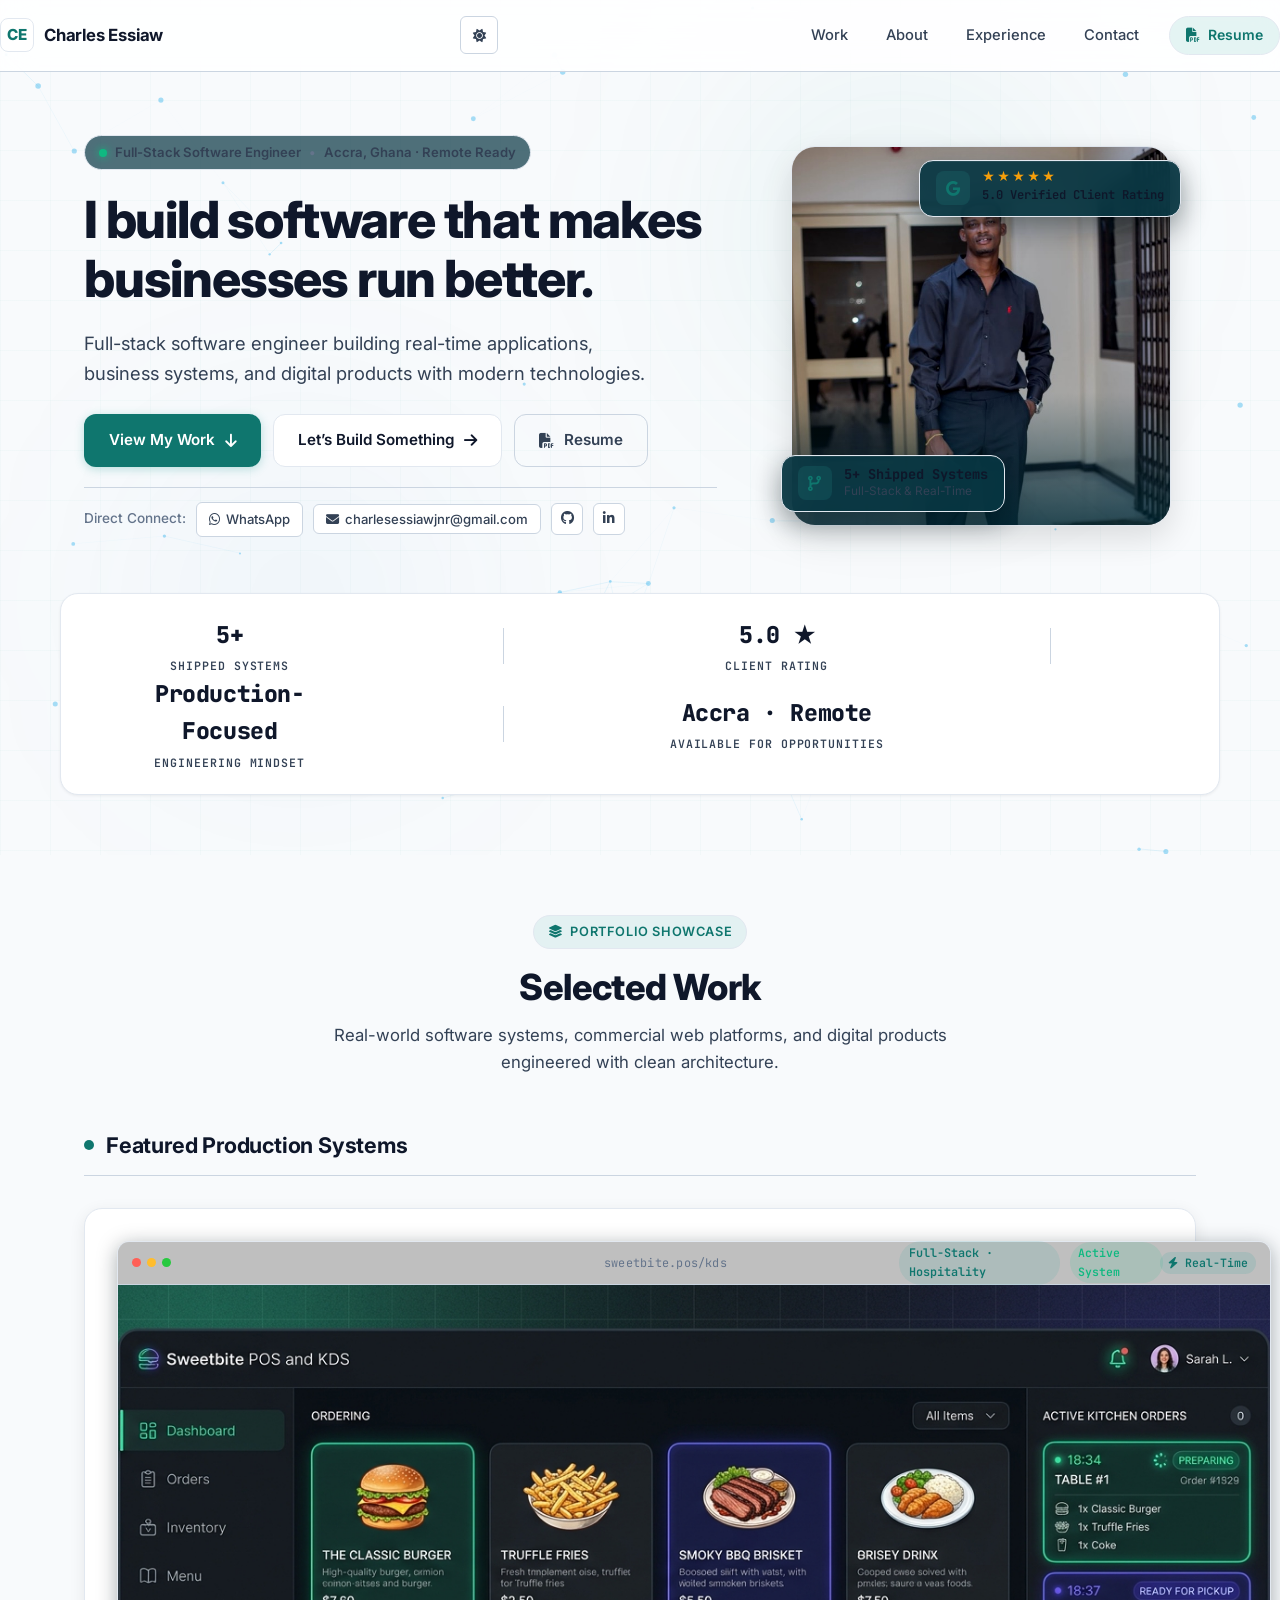
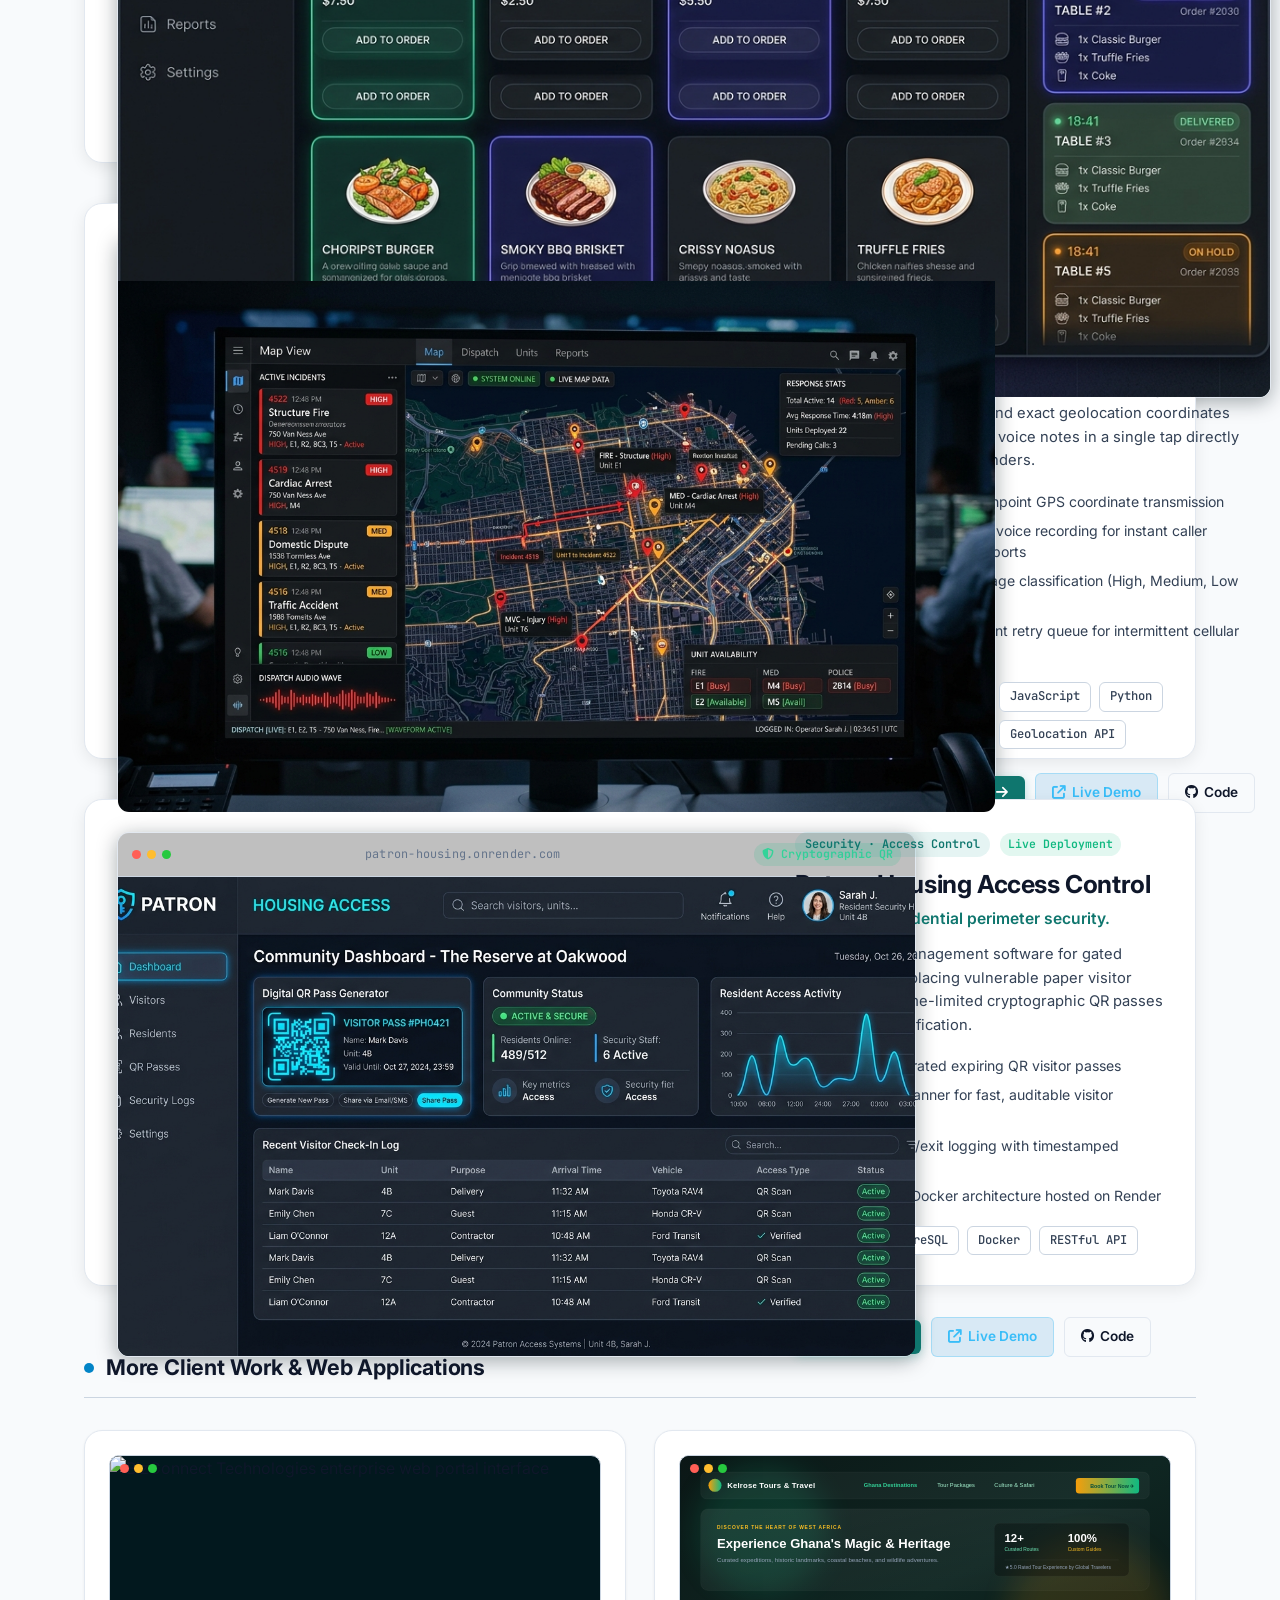
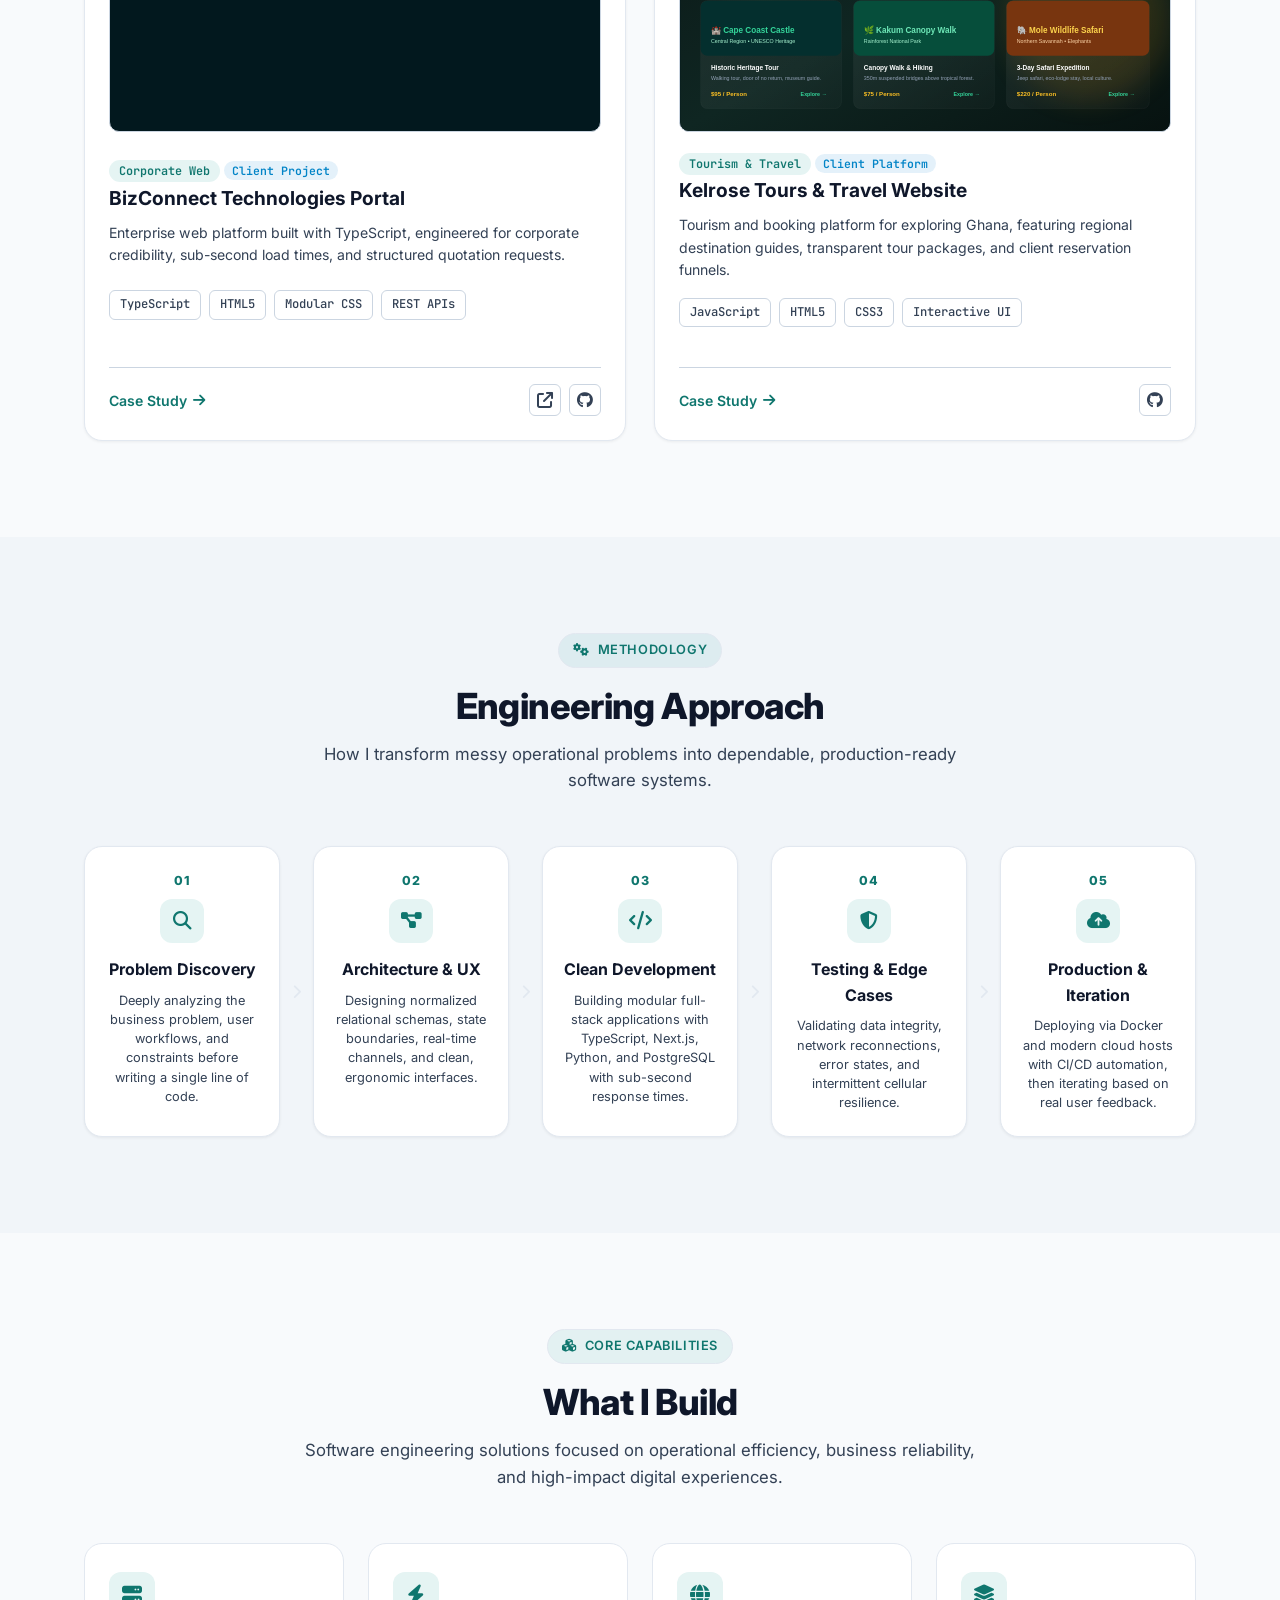
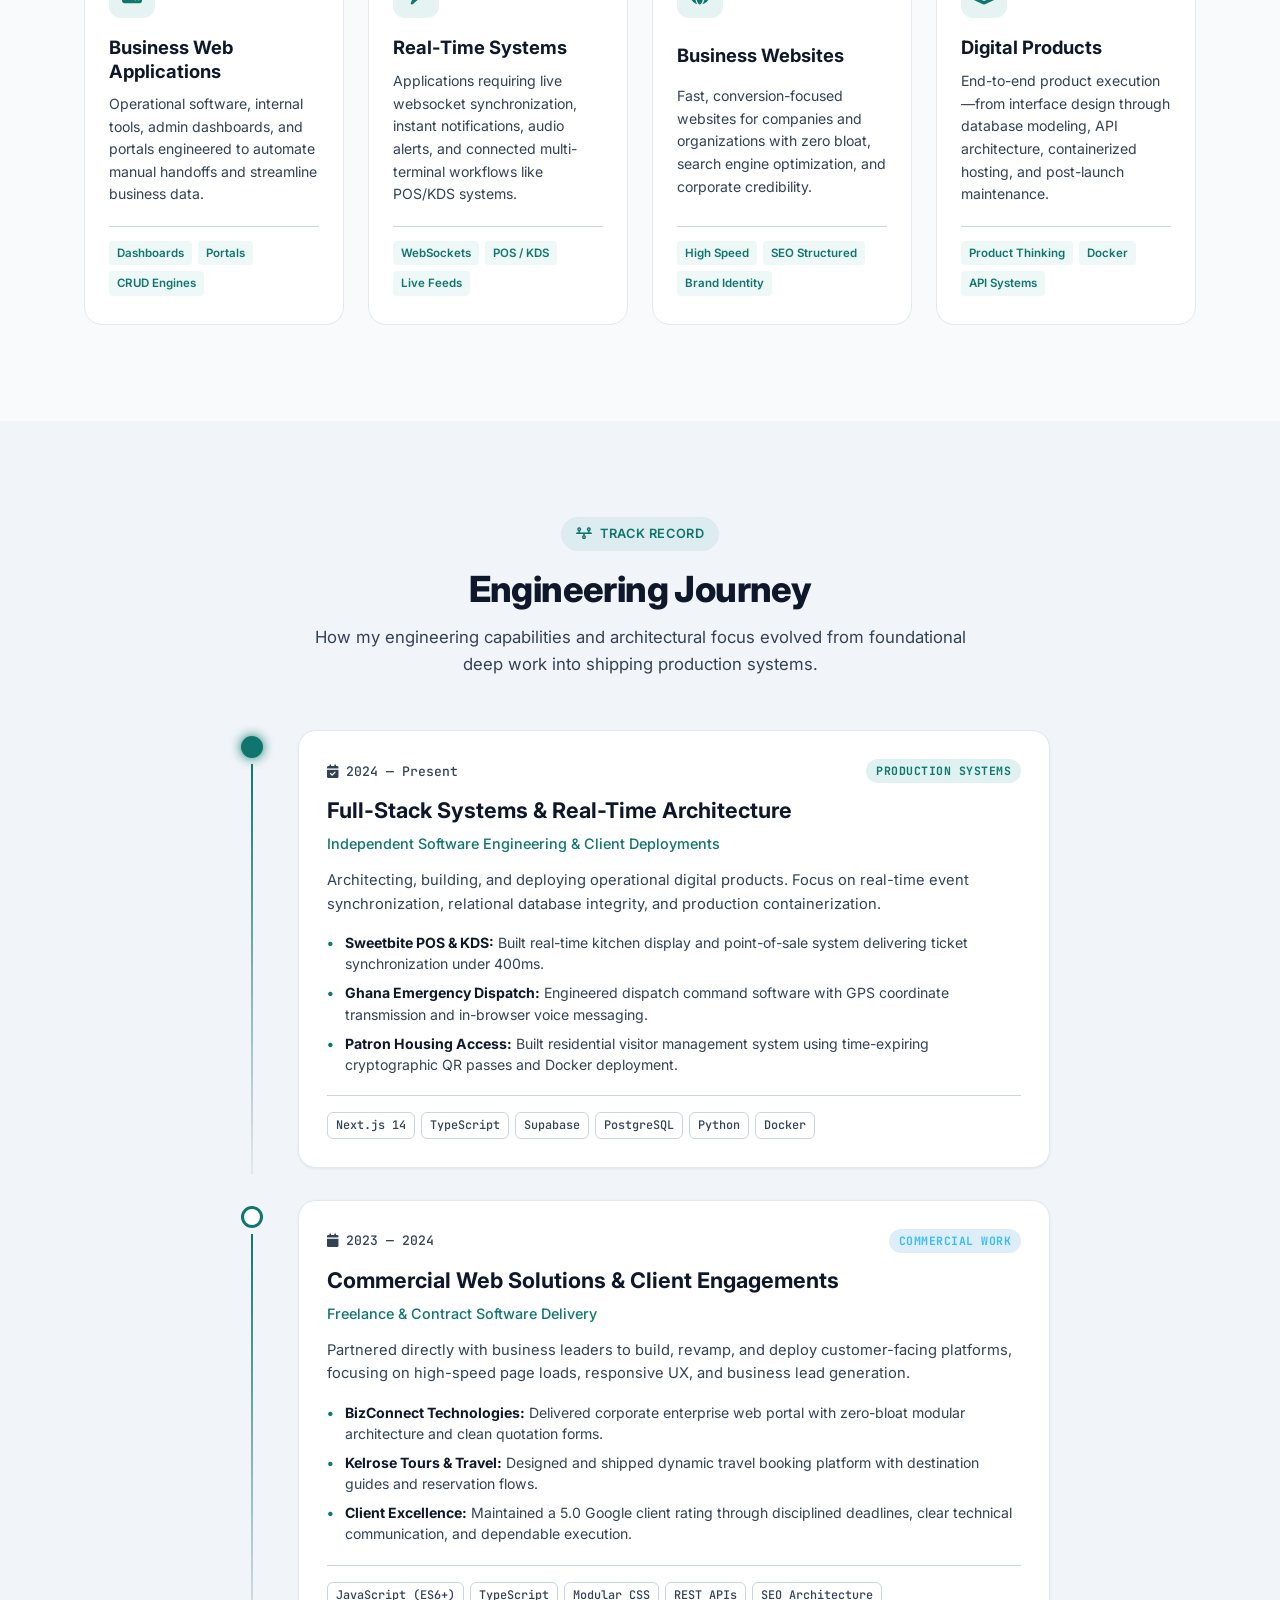
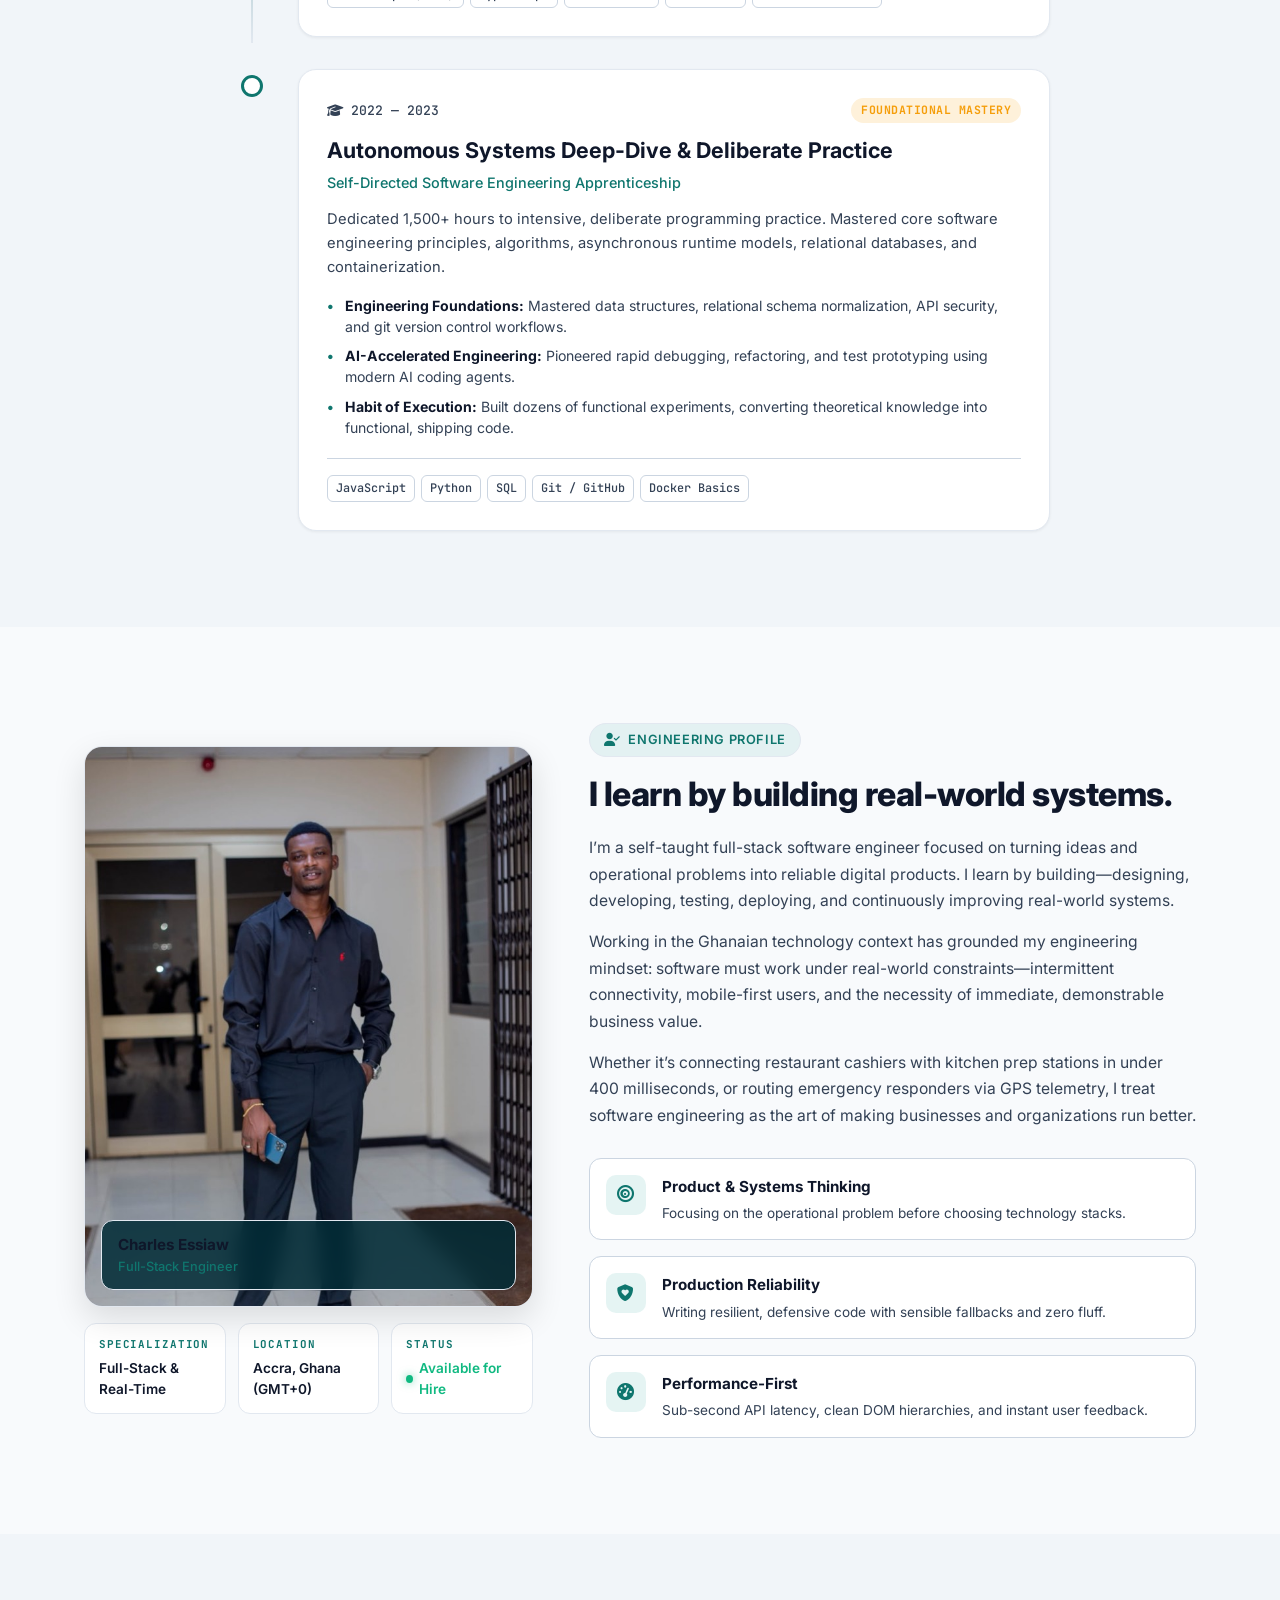
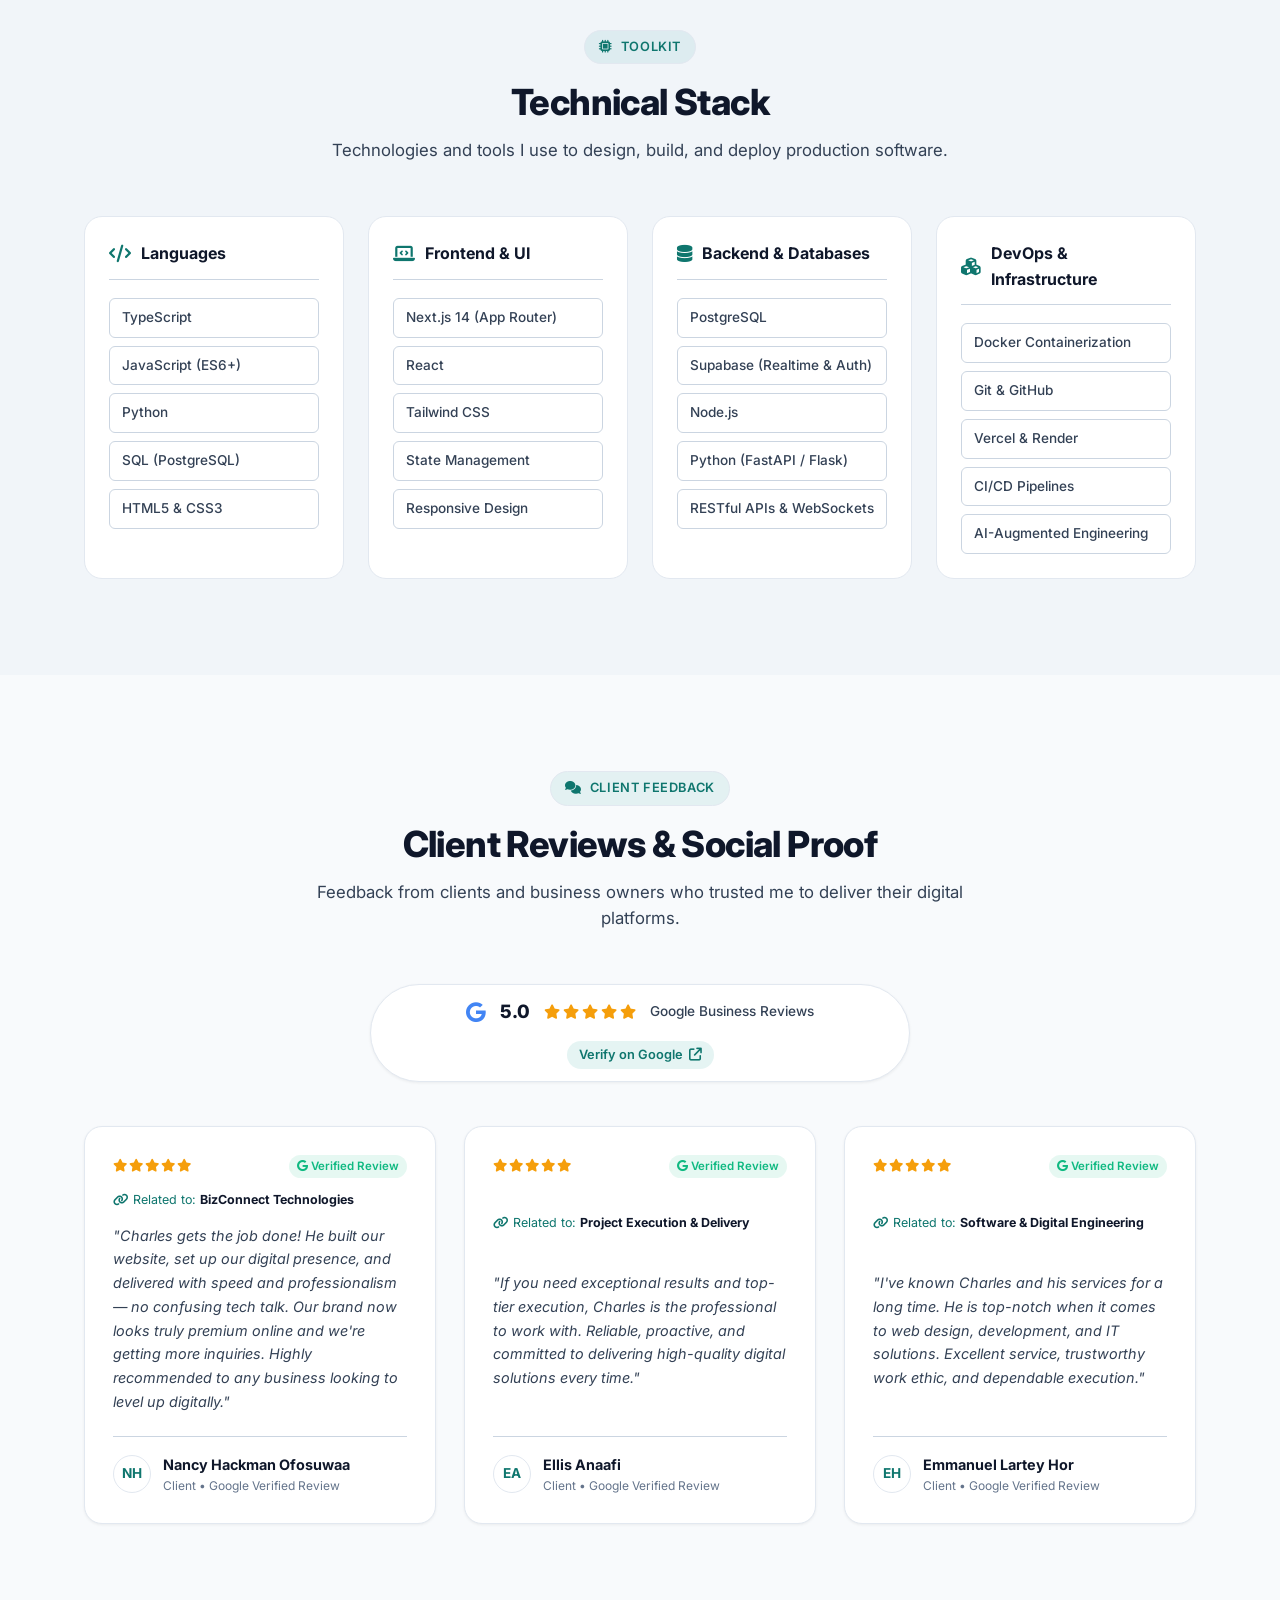
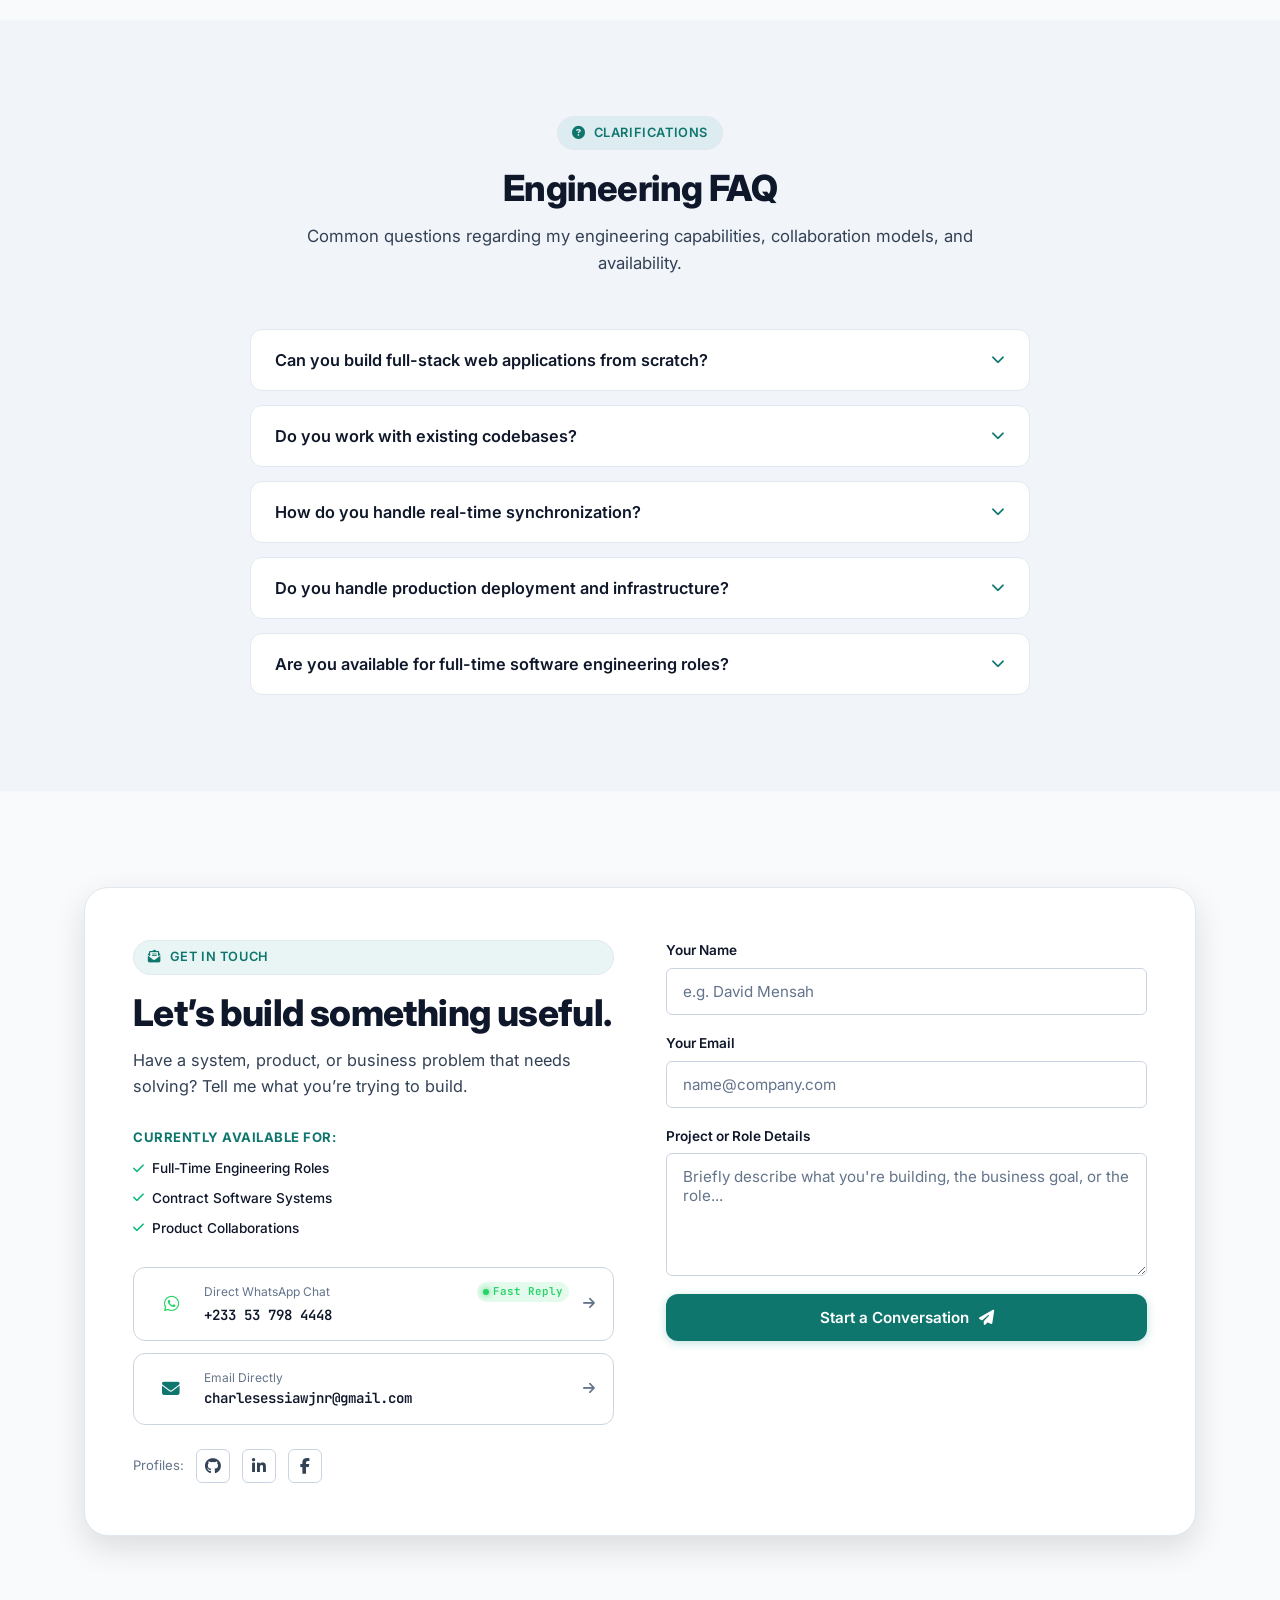
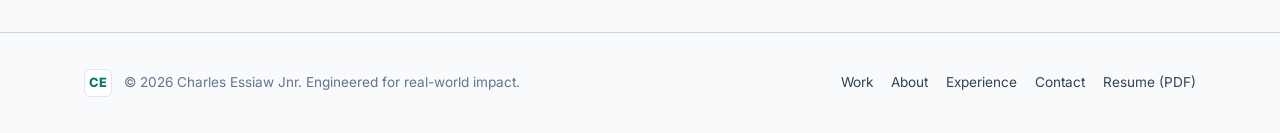
==== commit 05624be9: "refactor: ruthless design audit fixes across hierarchy, typography, cards, and modal" ====
--- a/index.html
+++ b/index.html
@@ -76,7 +76,7 @@
     </script>
     <link rel="preconnect" href="https://fonts.googleapis.com">
     <link rel="preconnect" href="https://fonts.gstatic.com" crossorigin>
-    <link href="https://fonts.googleapis.com/css2?family=Inter:wght@300;400;500;600;700;800&display=swap" rel="stylesheet">
+    <link href="https://fonts.googleapis.com/css2?family=Inter:wght@300;400;500;600;700;800&family=JetBrains+Mono:wght@400;500;600;700&display=swap" rel="stylesheet">
     <link rel="stylesheet" href="https://cdnjs.cloudflare.com/ajax/libs/font-awesome/6.5.0/css/all.min.css">
 </head>
 <body>
@@ -461,6 +461,19 @@
 
                     <!-- 4. BizConnect Website -->
                     <article class="project-card compact fade-in" data-project-id="bizconnect">
+                        <div class="compact-preview-wrap">
+                            <div class="compact-browser-dots" aria-hidden="true">
+                                <span class="dot dot-red"></span>
+                                <span class="dot dot-yellow"></span>
+                                <span class="dot dot-green"></span>
+                            </div>
+                            <img src="assets/projects/bizconnect.svg" alt="BizConnect Technologies enterprise web portal interface" class="compact-preview-img" loading="lazy">
+                            <div class="compact-preview-overlay">
+                                <button type="button" class="btn btn-sm btn-case-study" data-project-id="bizconnect">
+                                    <i class="fas fa-circle-info" aria-hidden="true"></i> Case Study
+                                </button>
+                            </div>
+                        </div>
                         <div class="project-card-header">
                             <div class="project-meta-row">
                                 <span class="project-type-pill">Corporate Web</span>
@@ -483,10 +496,10 @@
                                 <i class="fas fa-arrow-right" aria-hidden="true"></i>
                             </button>
                             <div class="compact-links">
-                                <a href="https://bizconnecttechnologies.com" target="_blank" rel="noopener" class="icon-link" aria-label="Visit BizConnect Live Site">
-                                    <i class="fas fa-external-link-alt" aria-hidden="true"></i>
+                                <a href="https://bizconnecttechnologies.com" target="_blank" rel="noopener" class="icon-link" aria-label="Visit BizConnect Live Site" title="Live Website">
+                                    <i class="fas fa-arrow-up-right-from-square" aria-hidden="true"></i>
                                 </a>
-                                <a href="https://github.com/kojowallet01/bizconnect-website" target="_blank" rel="noopener" class="icon-link" aria-label="View BizConnect Code">
+                                <a href="https://github.com/kojowallet01/bizconnect-website" target="_blank" rel="noopener" class="icon-link" aria-label="View BizConnect Code" title="GitHub Code">
                                     <i class="fab fa-github" aria-hidden="true"></i>
                                 </a>
                             </div>
@@ -495,6 +508,19 @@
 
                     <!-- 5. Kelrose Tours -->
                     <article class="project-card compact fade-in" data-project-id="kelrose">
+                        <div class="compact-preview-wrap">
+                            <div class="compact-browser-dots" aria-hidden="true">
+                                <span class="dot dot-red"></span>
+                                <span class="dot dot-yellow"></span>
+                                <span class="dot dot-green"></span>
+                            </div>
+                            <img src="assets/projects/kelrose.svg" alt="Kelrose Tours and Travel web portal interface" class="compact-preview-img" loading="lazy">
+                            <div class="compact-preview-overlay">
+                                <button type="button" class="btn btn-sm btn-case-study" data-project-id="kelrose">
+                                    <i class="fas fa-circle-info" aria-hidden="true"></i> Case Study
+                                </button>
+                            </div>
+                        </div>
                         <div class="project-card-header">
                             <div class="project-meta-row">
                                 <span class="project-type-pill">Tourism &amp; Travel</span>
@@ -517,7 +543,7 @@
                                 <i class="fas fa-arrow-right" aria-hidden="true"></i>
                             </button>
                             <div class="compact-links">
-                                <a href="https://github.com/kojowallet01/kelrose" target="_blank" rel="noopener" class="icon-link" aria-label="View Kelrose Code">
+                                <a href="https://github.com/kojowallet01/kelrose" target="_blank" rel="noopener" class="icon-link" aria-label="View Kelrose Code" title="GitHub Code">
                                     <i class="fab fa-github" aria-hidden="true"></i>
                                 </a>
                             </div>
@@ -790,6 +816,20 @@
                                 <span class="about-badge-role">Full-Stack Engineer</span>
                             </div>
                         </div>
+                        <div class="about-specs-grid">
+                            <div class="spec-card">
+                                <span class="spec-label">SPECIALIZATION</span>
+                                <span class="spec-value">Full-Stack &amp; Real-Time</span>
+                            </div>
+                            <div class="spec-card">
+                                <span class="spec-label">LOCATION</span>
+                                <span class="spec-value">Accra, Ghana (GMT+0)</span>
+                            </div>
+                            <div class="spec-card">
+                                <span class="spec-label">STATUS</span>
+                                <span class="spec-value status-avail"><span class="status-dot"></span> Available for Hire</span>
+                            </div>
+                        </div>
                     </div>
 
                     <div class="about-content-col">
@@ -1115,7 +1155,10 @@
                                 <a href="https://wa.me/233537984448" target="_blank" rel="noopener" class="direct-channel-card whatsapp">
                                     <div class="channel-icon"><i class="fab fa-whatsapp" aria-hidden="true"></i></div>
                                     <div class="channel-info">
-                                        <span class="channel-label">Direct WhatsApp Chat</span>
+                                        <div class="channel-header-row">
+                                            <span class="channel-label">Direct WhatsApp Chat</span>
+                                            <span class="channel-status-pill online"><span class="status-dot"></span> Fast Reply</span>
+                                        </div>
                                         <span class="channel-val">+233 53 798 4448</span>
                                     </div>
                                     <i class="fas fa-arrow-right channel-arrow" aria-hidden="true"></i>
--- a/styles.css
+++ b/styles.css
@@ -11,9 +11,10 @@
     --bg-card-hover: #0e4857;
     --bg-elevated: #0f5263;
 
+    /* Enhanced Contrast Typography (WCAG AA & AAA compliant) */
     --text-primary: #fdf6e3;
-    --text-secondary: #93a1a1;
-    --text-muted: #657b83;
+    --text-secondary: #a8bcbe;
+    --text-muted: #8da2a8;
     --text-inverse: #002b36;
 
     --accent: #2aa198;
@@ -24,11 +25,11 @@
     --accent-gold: #f59e0b;
     --accent-green: #10b981;
 
-    --border: rgba(42, 161, 152, 0.22);
-    --border-subtle: rgba(255, 255, 255, 0.08);
+    --border: rgba(42, 161, 152, 0.24);
+    --border-subtle: rgba(255, 255, 255, 0.1);
     --border-focus: #2aa198;
 
-    --shadow-sm: 0 2px 8px rgba(0, 20, 26, 0.3);
+    --shadow-sm: 0 2px 8px rgba(0, 20, 26, 0.35);
     --shadow-md: 0 8px 24px rgba(0, 20, 26, 0.45);
     --shadow-lg: 0 16px 40px rgba(0, 20, 26, 0.6);
     --shadow-glow: 0 0 25px rgba(42, 161, 152, 0.2);
@@ -39,8 +40,9 @@
     --radius-full: 9999px;
 
     --font-main: 'Inter', -apple-system, BlinkMacSystemFont, 'Segoe UI', Roboto, sans-serif;
-    --transition: all 0.25s cubic-bezier(0.16, 1, 0.3, 1);
-    --transition-slow: all 0.4s cubic-bezier(0.16, 1, 0.3, 1);
+    --font-mono: 'JetBrains Mono', ui-monospace, SFMono-Regular, Menlo, Monaco, Consolas, monospace;
+    --transition: all 0.22s cubic-bezier(0.16, 1, 0.3, 1);
+    --transition-slow: all 0.35s cubic-bezier(0.16, 1, 0.3, 1);
 
     --container-max: 1160px;
     --section-spacing: 96px;
@@ -55,7 +57,7 @@
     --bg-elevated: #e2e8f0;
 
     --text-primary: #0f172a;
-    --text-secondary: #475569;
+    --text-secondary: #334155;
     --text-muted: #64748b;
     --text-inverse: #ffffff;
 
@@ -69,7 +71,7 @@
     --border-subtle: #cbd5e1;
     --border-focus: #0f766e;
 
-    --shadow-sm: 0 1px 3px rgba(0, 0, 0, 0.05);
+    --shadow-sm: 0 1px 3px rgba(0, 0, 0, 0.06);
     --shadow-md: 0 4px 16px rgba(0, 0, 0, 0.08);
     --shadow-lg: 0 12px 32px rgba(0, 0, 0, 0.12);
     --shadow-glow: 0 0 20px rgba(15, 118, 110, 0.1);
@@ -716,22 +718,28 @@
     align-items: center;
     gap: 12px;
     padding: 10px 16px;
-    background: rgba(7, 54, 66, 0.9);
-    backdrop-filter: blur(12px);
-    -webkit-backdrop-filter: blur(12px);
+    background: rgba(7, 54, 66, 0.92);
+    backdrop-filter: blur(16px);
+    -webkit-backdrop-filter: blur(16px);
     border: 1px solid var(--border);
     border-radius: 14px;
-    box-shadow: var(--shadow-md);
+    box-shadow: 0 10px 28px rgba(0, 20, 26, 0.4), inset 0 1px 0 rgba(255, 255, 255, 0.08);
+    transition: var(--transition);
+}
+
+.hero-floating-badge:hover {
+    border-color: var(--accent);
+    transform: translateY(-2px);
 }
 
 .hero-floating-badge.badge-top {
     top: 14px;
-    right: -16px;
+    right: -10px;
 }
 
 .hero-floating-badge.badge-bottom {
     bottom: 14px;
-    left: -16px;
+    left: -10px;
 }
 
 .badge-icon {
@@ -743,7 +751,8 @@
     border-radius: 8px;
     background: rgba(42, 161, 152, 0.15);
     color: var(--accent);
-    font-size: 1rem;
+    font-size: 0.95rem;
+    flex-shrink: 0;
 }
 
 .badge-stars {
@@ -755,7 +764,8 @@
 }
 
 .badge-label {
-    font-size: 0.78rem;
+    font-size: 0.76rem;
+    font-family: var(--font-mono);
     font-weight: 600;
     color: var(--text-primary);
     margin-top: 3px;
@@ -764,6 +774,7 @@
 
 .badge-title {
     font-size: 0.85rem;
+    font-family: var(--font-mono);
     font-weight: 700;
     color: var(--text-primary);
     display: block;
@@ -803,16 +814,21 @@
 
 .trust-value {
     display: block;
-    font-size: 1.35rem;
+    font-family: var(--font-mono);
+    font-size: 1.45rem;
     font-weight: 800;
     color: var(--text-primary);
-    letter-spacing: -0.3px;
+    letter-spacing: -0.4px;
+    font-variant-numeric: tabular-nums;
 }
 
 .trust-label {
     display: block;
-    font-size: 0.8rem;
-    font-weight: 500;
+    font-family: var(--font-mono);
+    font-size: 0.72rem;
+    text-transform: uppercase;
+    letter-spacing: 0.08em;
+    font-weight: 600;
     color: var(--text-secondary);
     margin-top: 4px;
 }
@@ -890,12 +906,14 @@
 /* Browser Frame & Mockup */
 .project-browser-frame {
     background: var(--bg-secondary);
-    border: 1px solid var(--border-subtle);
+    border: 1px solid var(--border);
     border-radius: 12px;
     overflow: hidden;
     height: 100%;
+    aspect-ratio: 16 / 10.5;
     display: flex;
     flex-direction: column;
+    box-shadow: 0 4px 20px rgba(0, 20, 26, 0.35);
 }
 
 .browser-header {
@@ -903,7 +921,7 @@
     align-items: center;
     justify-content: space-between;
     padding: 10px 14px;
-    background: rgba(0, 0, 0, 0.2);
+    background: rgba(0, 0, 0, 0.25);
     border-bottom: 1px solid var(--border-subtle);
 }
 
@@ -922,13 +940,15 @@
 .dot-green { background: #27c93f; }
 
 .browser-address {
+    font-size: 0.74rem;
+    color: var(--text-muted);
+    font-family: var(--font-mono);
+    letter-spacing: 0.02em;
+}
+
+.browser-tag {
+    font-family: var(--font-mono);
     font-size: 0.72rem;
-    color: var(--text-muted);
-    font-family: monospace;
-}
-
-.browser-tag {
-    font-size: 0.7rem;
     font-weight: 600;
     padding: 2px 8px;
     border-radius: var(--radius-full);
@@ -953,7 +973,7 @@
     position: relative;
     overflow: hidden;
     flex: 1;
-    background: #042129;
+    background: #02181e;
 }
 
 .project-cover-img {
@@ -1004,7 +1024,8 @@
 }
 
 .project-type-pill {
-    font-size: 0.75rem;
+    font-family: var(--font-mono);
+    font-size: 0.74rem;
     font-weight: 600;
     color: var(--accent);
     background: rgba(42, 161, 152, 0.12);
@@ -1013,6 +1034,7 @@
 }
 
 .project-status {
+    font-family: var(--font-mono);
     font-size: 0.72rem;
     font-weight: 600;
     padding: 2px 8px;
@@ -1062,16 +1084,22 @@
 
 .feature-item {
     display: flex;
-    align-items: flex-start;
+    align-items: baseline;
     gap: 10px;
-    font-size: 0.85rem;
-    color: var(--text-secondary);
+    font-size: 0.88rem;
+    line-height: 1.5;
+    color: var(--text-primary);
 }
 
 .feature-item i {
     color: var(--accent);
-    font-size: 0.75rem;
-    margin-top: 4px;
+    font-size: 0.78rem;
+    align-self: center;
+    flex-shrink: 0;
+}
+
+.feature-item span {
+    color: var(--text-secondary);
 }
 
 .project-tech-stack {
@@ -1082,13 +1110,20 @@
 }
 
 .tech-tag {
-    font-size: 0.78rem;
+    font-family: var(--font-mono);
+    font-size: 0.76rem;
     font-weight: 500;
     padding: 4px 10px;
     background: var(--bg-secondary);
     border: 1px solid var(--border-subtle);
     border-radius: var(--radius-sm);
     color: var(--text-secondary);
+    transition: var(--transition);
+}
+
+.tech-tag:hover {
+    border-color: var(--accent);
+    color: var(--text-primary);
 }
 
 .project-actions {
@@ -1108,7 +1143,7 @@
     background: var(--bg-card);
     border: 1px solid var(--border);
     border-radius: var(--radius-lg);
-    padding: 28px;
+    padding: 24px;
     display: flex;
     flex-direction: column;
     justify-content: space-between;
@@ -1120,6 +1155,54 @@
     border-color: var(--accent);
     transform: translateY(-2px);
     box-shadow: var(--shadow-md);
+}
+
+.compact-preview-wrap {
+    position: relative;
+    width: 100%;
+    aspect-ratio: 16 / 9;
+    border-radius: 10px;
+    overflow: hidden;
+    background: #02181e;
+    border: 1px solid var(--border-subtle);
+    margin-bottom: 18px;
+}
+
+.compact-browser-dots {
+    position: absolute;
+    top: 8px;
+    left: 10px;
+    display: flex;
+    gap: 5px;
+    z-index: 2;
+}
+
+.compact-preview-img {
+    width: 100%;
+    height: 100%;
+    object-fit: cover;
+    object-position: top center;
+    transition: transform 0.4s ease;
+}
+
+.project-card.compact:hover .compact-preview-img {
+    transform: scale(1.04);
+}
+
+.compact-preview-overlay {
+    position: absolute;
+    inset: 0;
+    background: rgba(0, 43, 54, 0.75);
+    backdrop-filter: blur(3px);
+    display: flex;
+    align-items: center;
+    justify-content: center;
+    opacity: 0;
+    transition: var(--transition);
+}
+
+.compact-preview-wrap:hover .compact-preview-overlay {
+    opacity: 1;
 }
 
 .compact-title {
@@ -1263,6 +1346,7 @@
 }
 
 .capability-card {
+    position: relative;
     background: var(--bg-card);
     border: 1px solid var(--border);
     border-radius: var(--radius-lg);
@@ -1271,12 +1355,29 @@
     flex-direction: column;
     justify-content: space-between;
     transition: var(--transition);
+    overflow: hidden;
+}
+
+.capability-card::before {
+    content: '';
+    position: absolute;
+    top: 0;
+    left: 0;
+    right: 0;
+    height: 2px;
+    background: linear-gradient(90deg, transparent, var(--accent), transparent);
+    opacity: 0;
+    transition: opacity 0.3s ease;
 }
 
 .capability-card:hover {
     border-color: var(--accent);
     transform: translateY(-3px);
     box-shadow: var(--shadow-md);
+}
+
+.capability-card:hover::before {
+    opacity: 1;
 }
 
 .capability-icon {
@@ -1339,6 +1440,7 @@
     display: grid;
     grid-template-columns: 44px 1fr;
     gap: 24px;
+    position: relative;
 }
 
 .timeline-marker {
@@ -1346,6 +1448,7 @@
     flex-direction: column;
     align-items: center;
     position: relative;
+    padding-top: 6px;
 }
 
 .marker-dot {
@@ -1354,7 +1457,9 @@
     border-radius: 50%;
     background: var(--bg-card);
     border: 3px solid var(--accent);
-    z-index: 1;
+    z-index: 2;
+    flex-shrink: 0;
+    transition: var(--transition);
 }
 
 .marker-dot.current {
@@ -1365,21 +1470,45 @@
 .marker-line {
     flex: 1;
     width: 2px;
-    background: var(--border);
-    margin: 8px 0;
+    background: linear-gradient(180deg, var(--accent) 0%, var(--border) 100%);
+    margin: 6px 0 -6px 0;
+}
+
+.timeline-entry:last-child .marker-line {
+    display: none;
 }
 
 .timeline-card {
+    position: relative;
     background: var(--bg-card);
     border: 1px solid var(--border);
     border-radius: var(--radius-lg);
     padding: 28px;
     box-shadow: var(--shadow-sm);
     transition: var(--transition);
+    overflow: hidden;
+}
+
+.timeline-card::before {
+    content: '';
+    position: absolute;
+    top: 0;
+    left: 0;
+    right: 0;
+    height: 2px;
+    background: linear-gradient(90deg, transparent, var(--accent), transparent);
+    opacity: 0;
+    transition: opacity 0.3s ease;
 }
 
 .timeline-card:hover {
     border-color: var(--accent);
+    box-shadow: var(--shadow-md);
+    transform: translateY(-2px);
+}
+
+.timeline-card:hover::before {
+    opacity: 1;
 }
 
 .timeline-meta {
@@ -1392,12 +1521,14 @@
 }
 
 .timeline-period {
-    font-size: 0.85rem;
+    font-family: var(--font-mono);
+    font-size: 0.82rem;
     color: var(--text-secondary);
     font-weight: 500;
 }
 
 .timeline-tag {
+    font-family: var(--font-mono);
     font-size: 0.72rem;
     font-weight: 700;
     text-transform: uppercase;
@@ -1480,7 +1611,8 @@
 }
 
 .timeline-stack span {
-    font-size: 0.75rem;
+    font-family: var(--font-mono);
+    font-size: 0.74rem;
     font-weight: 500;
     background: var(--bg-secondary);
     border: 1px solid var(--border-subtle);
@@ -1542,6 +1674,73 @@
     font-weight: 500;
 }
 
+/* Engineering Spec Sheet */
+.about-specs-grid {
+    display: grid;
+    grid-template-columns: repeat(3, 1fr);
+    gap: 12px;
+    margin-top: 16px;
+}
+
+.spec-card {
+    background: var(--bg-card);
+    border: 1px solid var(--border);
+    border-radius: var(--radius-md);
+    padding: 12px 14px;
+    display: flex;
+    flex-direction: column;
+    gap: 4px;
+    transition: var(--transition);
+}
+
+.spec-card:hover {
+    border-color: var(--accent);
+    transform: translateY(-2px);
+}
+
+.spec-label {
+    font-family: var(--font-mono);
+    font-size: 0.68rem;
+    font-weight: 700;
+    color: var(--accent);
+    letter-spacing: 0.08em;
+    text-transform: uppercase;
+}
+
+.spec-value {
+    font-size: 0.85rem;
+    font-weight: 600;
+    color: var(--text-primary);
+    display: flex;
+    align-items: center;
+    gap: 6px;
+}
+
+.spec-value.status-avail {
+    color: var(--accent-green);
+}
+
+.spec-value .status-dot {
+    width: 8px;
+    height: 8px;
+    border-radius: 50%;
+    background: var(--accent-green);
+    display: inline-block;
+    box-shadow: 0 0 8px rgba(16, 185, 129, 0.6);
+    animation: pulseDot 2s infinite ease-in-out;
+}
+
+@keyframes pulseDot {
+    0%, 100% {
+        transform: scale(1);
+        opacity: 1;
+    }
+    50% {
+        transform: scale(1.35);
+        opacity: 0.7;
+    }
+}
+
 .about-title {
     font-size: 2.1rem;
     font-weight: 800;
@@ -2008,6 +2207,39 @@
     flex: 1;
 }
 
+.channel-header-row {
+    display: flex;
+    align-items: center;
+    justify-content: space-between;
+    gap: 8px;
+    margin-bottom: 2px;
+}
+
+.channel-status-pill {
+    font-family: var(--font-mono);
+    font-size: 0.68rem;
+    font-weight: 600;
+    padding: 1px 6px;
+    border-radius: var(--radius-full);
+    display: inline-flex;
+    align-items: center;
+    gap: 4px;
+}
+
+.channel-status-pill.online {
+    background: rgba(37, 211, 102, 0.12);
+    color: #25D366;
+}
+
+.channel-status-pill.online .status-dot {
+    width: 6px;
+    height: 6px;
+    border-radius: 50%;
+    background: #25D366;
+    display: inline-block;
+    box-shadow: 0 0 6px #25D366;
+}
+
 .channel-label {
     display: block;
     font-size: 0.75rem;
@@ -2016,6 +2248,7 @@
 
 .channel-val {
     display: block;
+    font-family: var(--font-mono);
     font-size: 0.88rem;
     font-weight: 600;
     color: var(--text-primary);
@@ -2266,6 +2499,22 @@
     box-shadow: var(--shadow-lg);
     transform: translateY(20px);
     transition: transform 0.3s cubic-bezier(0.16, 1, 0.3, 1);
+    scrollbar-width: thin;
+    scrollbar-color: var(--accent) var(--bg-secondary);
+}
+
+.project-modal-card::-webkit-scrollbar {
+    width: 6px;
+}
+
+.project-modal-card::-webkit-scrollbar-track {
+    background: var(--bg-secondary);
+    border-radius: 3px;
+}
+
+.project-modal-card::-webkit-scrollbar-thumb {
+    background: var(--accent);
+    border-radius: 3px;
 }
 
 .project-modal-backdrop.open .project-modal-card {
@@ -2273,21 +2522,25 @@
 }
 
 .project-modal-close {
-    position: absolute;
-    top: 20px;
-    right: 20px;
-    width: 36px;
-    height: 36px;
+    position: sticky;
+    top: 0;
+    float: right;
+    margin-top: -10px;
+    margin-right: -10px;
+    margin-bottom: -36px;
+    width: 38px;
+    height: 38px;
     border-radius: 50%;
-    background: var(--bg-secondary);
-    border: 1px solid var(--border-subtle);
+    background: var(--bg-card);
+    border: 1px solid var(--border);
     color: var(--text-secondary);
     display: flex;
     align-items: center;
     justify-content: center;
     font-size: 1rem;
     transition: var(--transition);
-    z-index: 10;
+    z-index: 20;
+    box-shadow: var(--shadow-sm);
 }
 
 .project-modal-close:hover {
@@ -2381,16 +2634,25 @@
 .arch-box {
     background: var(--bg-secondary);
     border: 1px solid var(--border-subtle);
-    border-radius: 10px;
+    border-left: 3px solid var(--accent);
+    border-radius: 8px;
     padding: 14px 18px;
+    transition: var(--transition);
+}
+
+.arch-box:hover {
+    border-color: var(--accent);
+    transform: translateY(-2px);
+    box-shadow: var(--shadow-sm);
 }
 
 .arch-layer {
-    font-size: 0.75rem;
+    font-family: var(--font-mono);
+    font-size: 0.72rem;
     font-weight: 700;
     color: var(--accent);
     text-transform: uppercase;
-    letter-spacing: 0.5px;
+    letter-spacing: 0.08em;
     display: block;
     margin-bottom: 4px;
 }
@@ -2418,9 +2680,10 @@
 }
 
 .role-pill {
-    font-size: 0.82rem;
+    font-family: var(--font-mono);
+    font-size: 0.76rem;
     font-weight: 600;
-    padding: 5px 12px;
+    padding: 4px 12px;
     border-radius: var(--radius-full);
     background: rgba(42, 161, 152, 0.12);
     border: 1px solid var(--border);
@@ -2484,12 +2747,17 @@
 
     .approach-pipeline {
         grid-template-columns: 1fr;
-        gap: 16px;
+        gap: 12px;
+        max-width: 480px;
+        margin: 0 auto;
     }
 
     .pipeline-connector {
         transform: rotate(90deg);
-        margin: 4px auto;
+        margin: 0 auto;
+        display: flex;
+        justify-content: center;
+        height: 20px;
     }
 
     .capabilities-grid {
@@ -2513,6 +2781,11 @@
     .about-portrait-frame {
         max-width: 320px;
         margin: 0 auto;
+    }
+
+    .about-specs-grid {
+        max-width: 380px;
+        margin: 16px auto 0;
     }
 
     .principles-grid {
@@ -2644,15 +2917,21 @@
         grid-template-columns: 1fr;
     }
 
+    .about-specs-grid {
+        grid-template-columns: 1fr;
+        gap: 8px;
+        max-width: 100%;
+    }
+
     .hero-floating-badge.badge-top {
-        right: -6px;
-        top: 6px;
+        right: 0px;
+        top: 8px;
         padding: 8px 12px;
     }
 
     .hero-floating-badge.badge-bottom {
-        left: -6px;
-        bottom: 6px;
+        left: 0px;
+        bottom: 8px;
         padding: 8px 12px;
     }
 
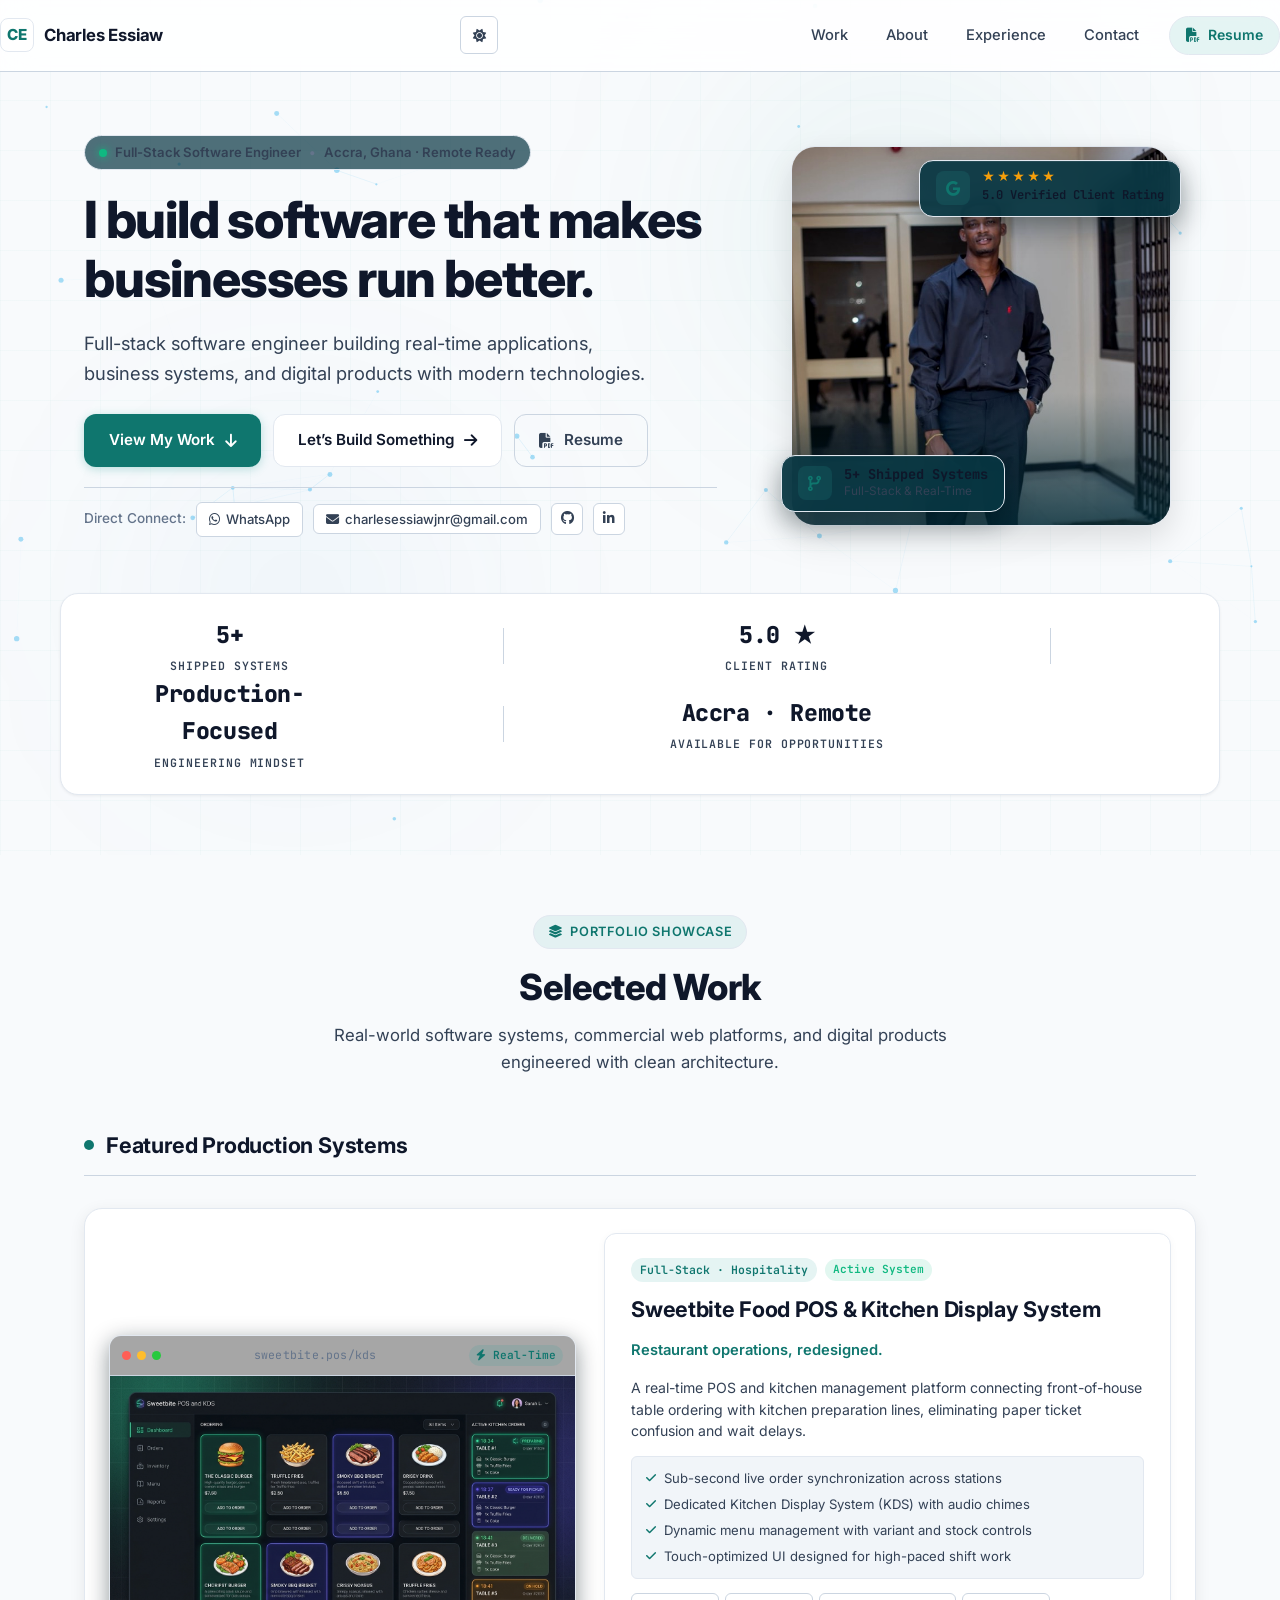
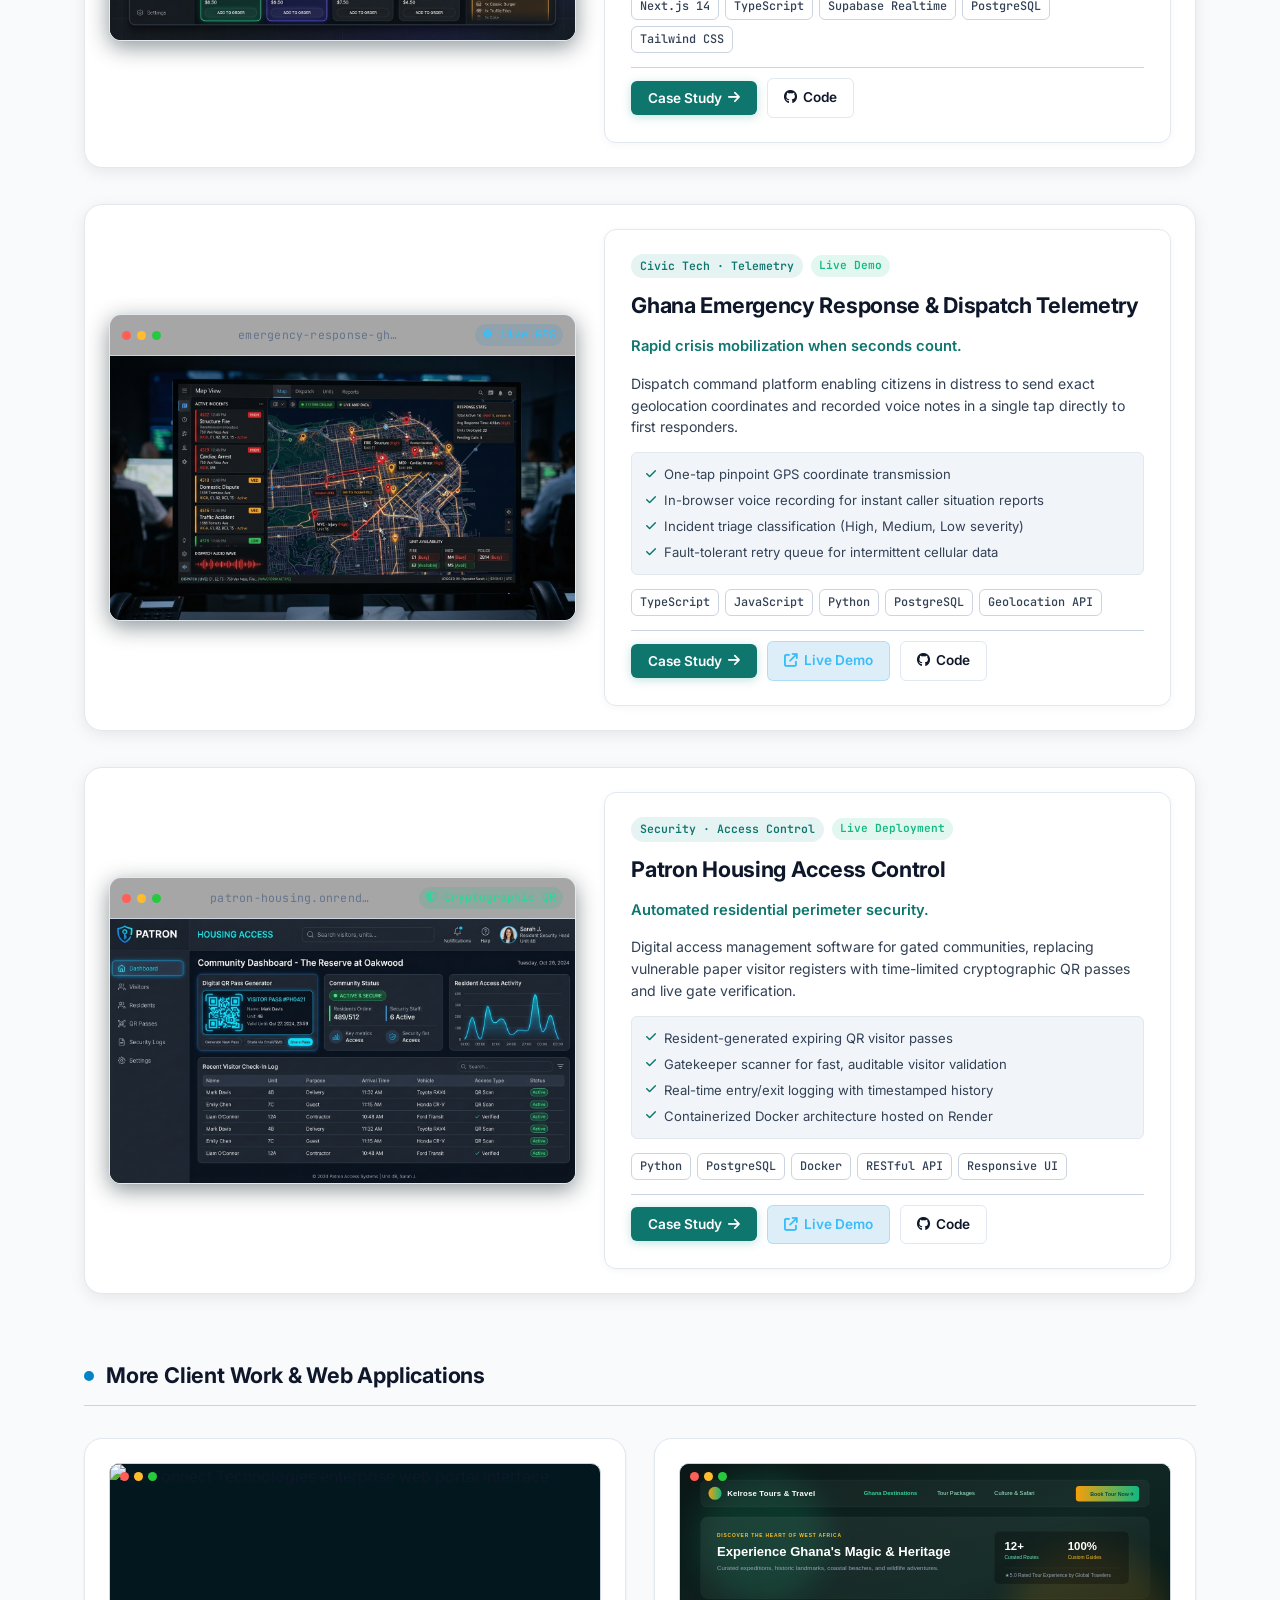
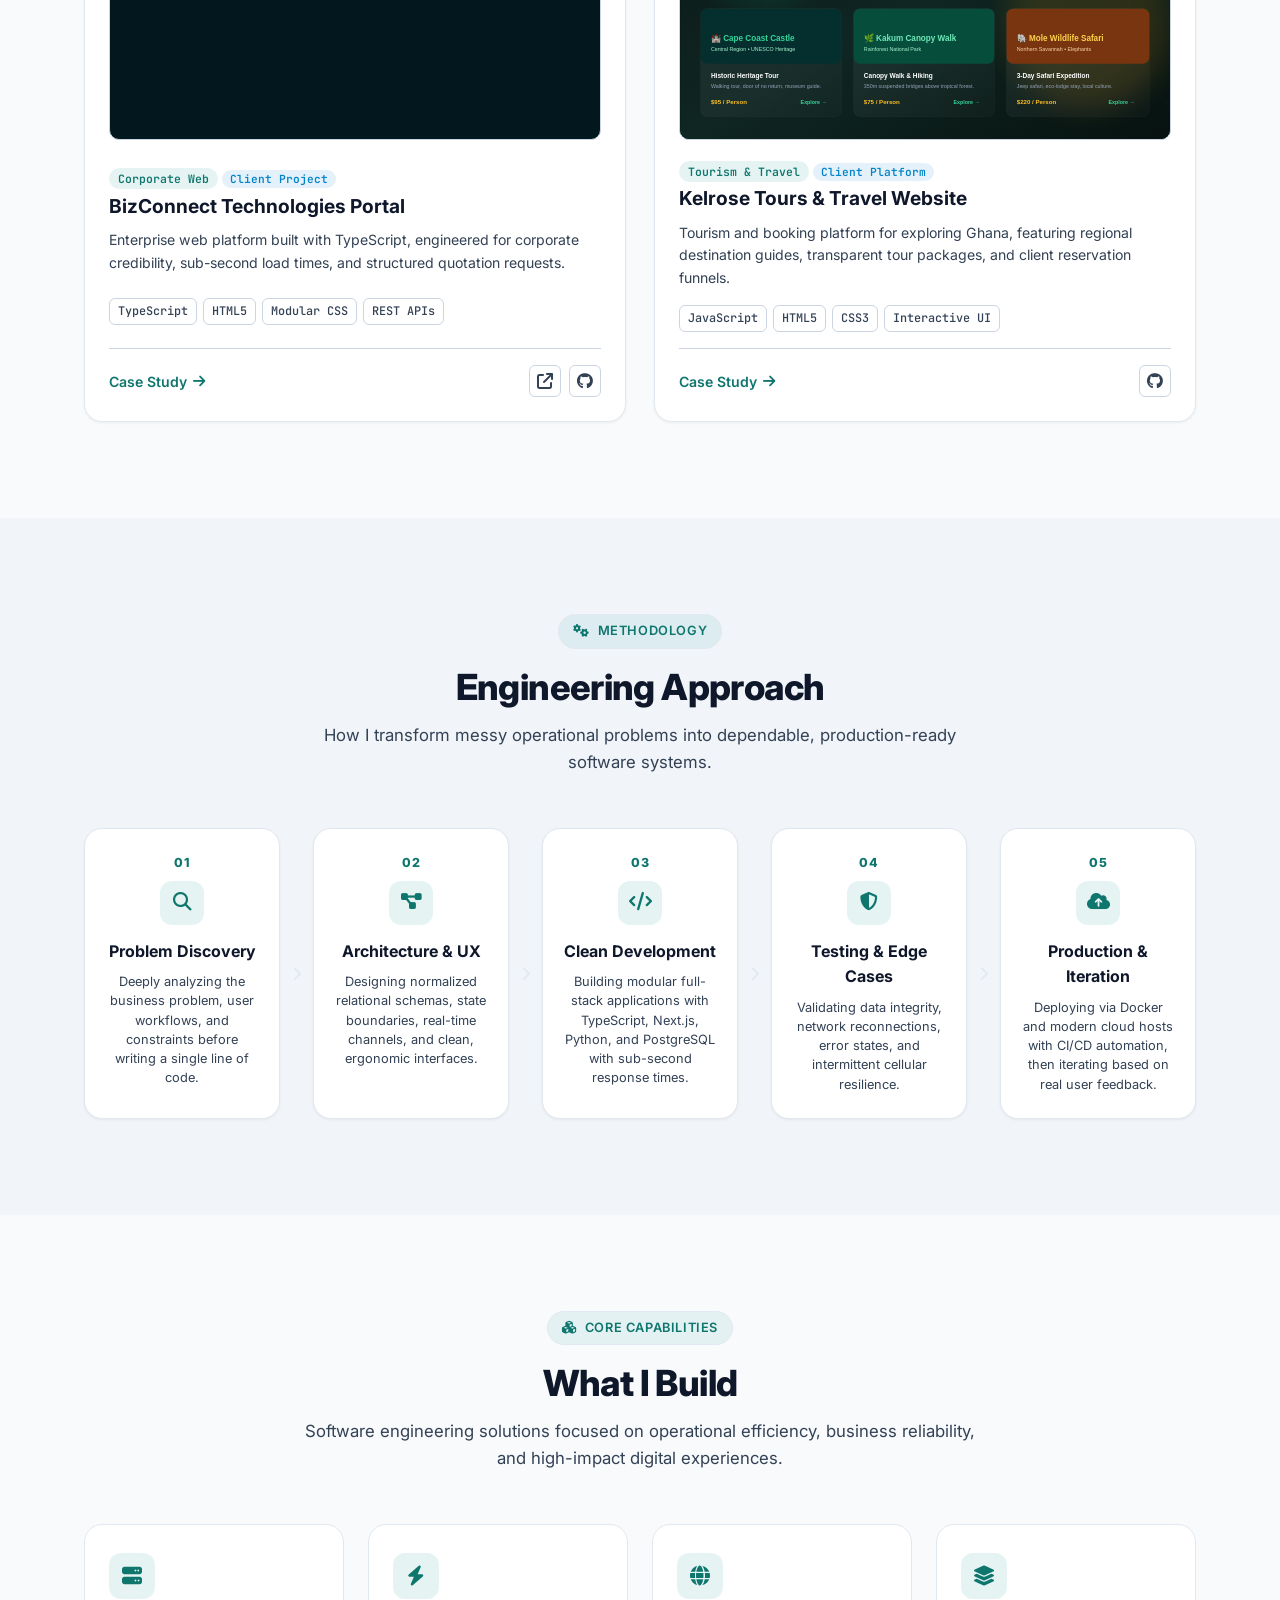
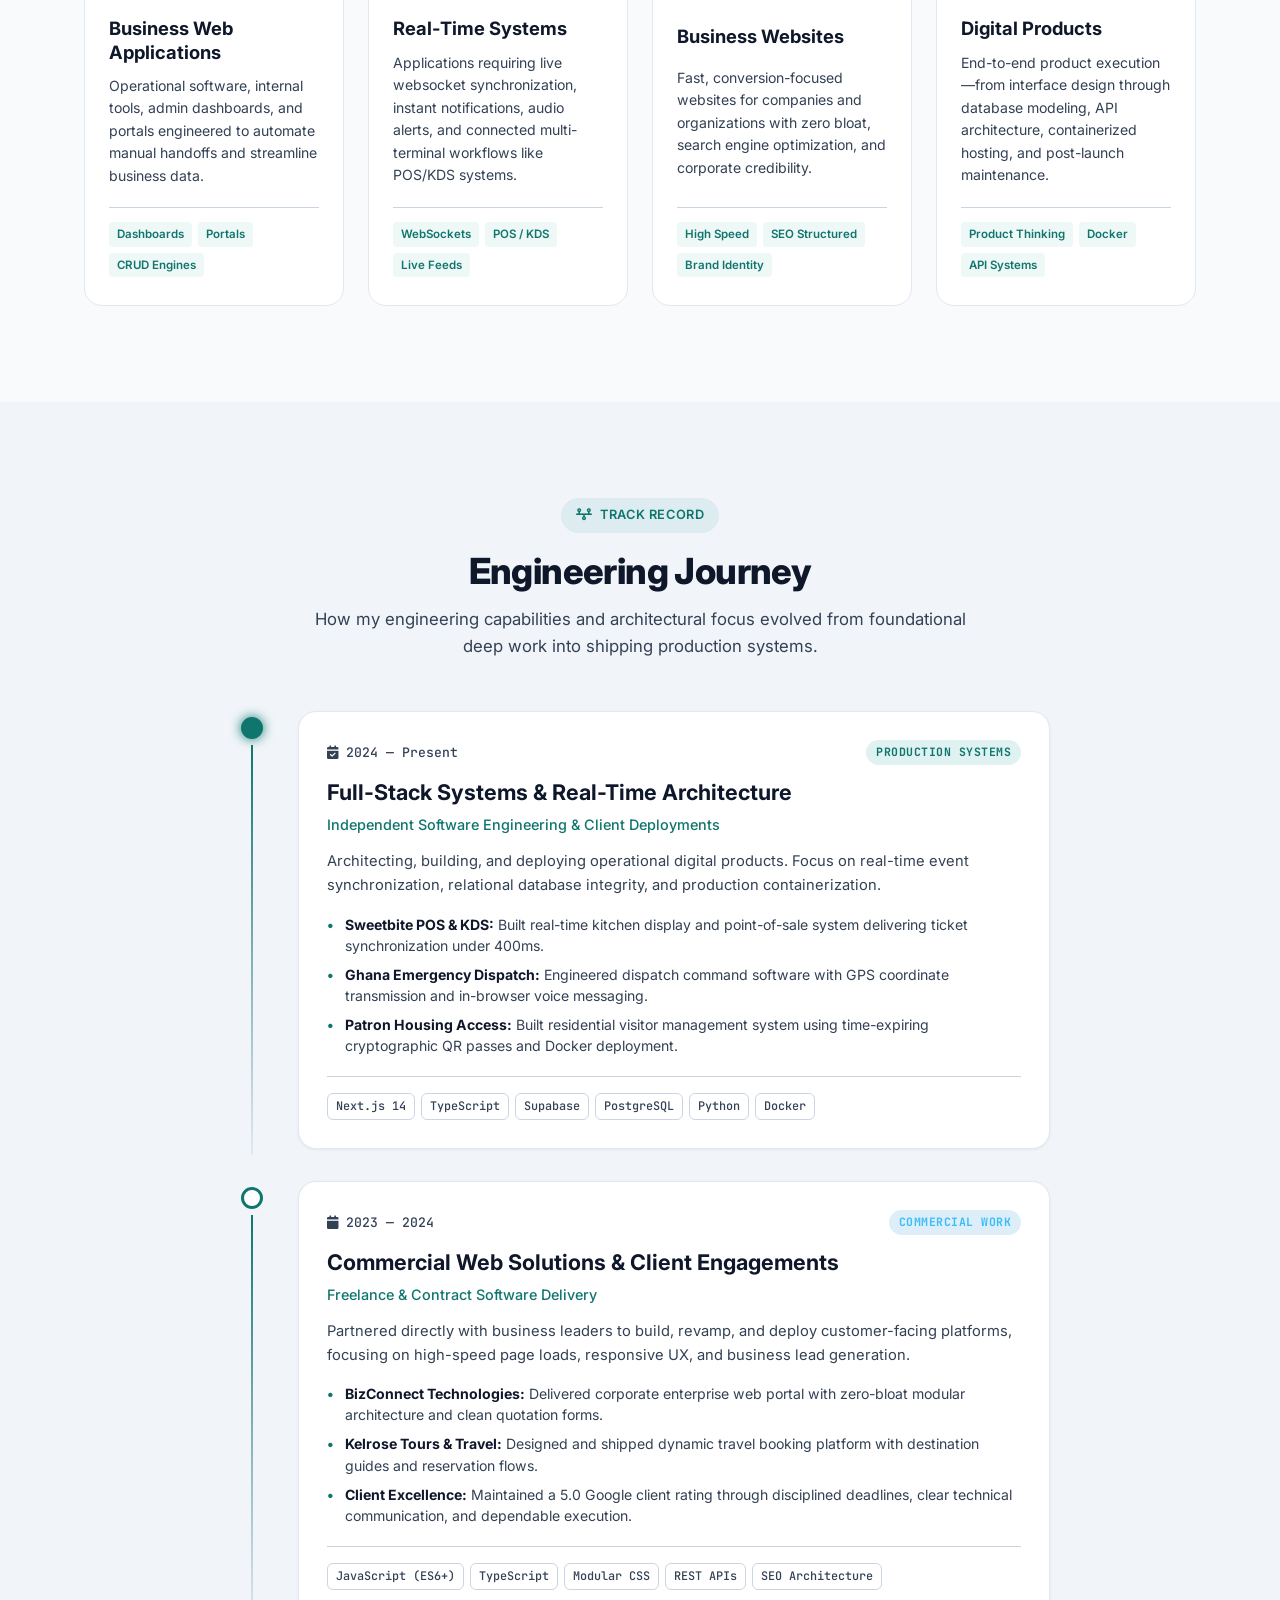
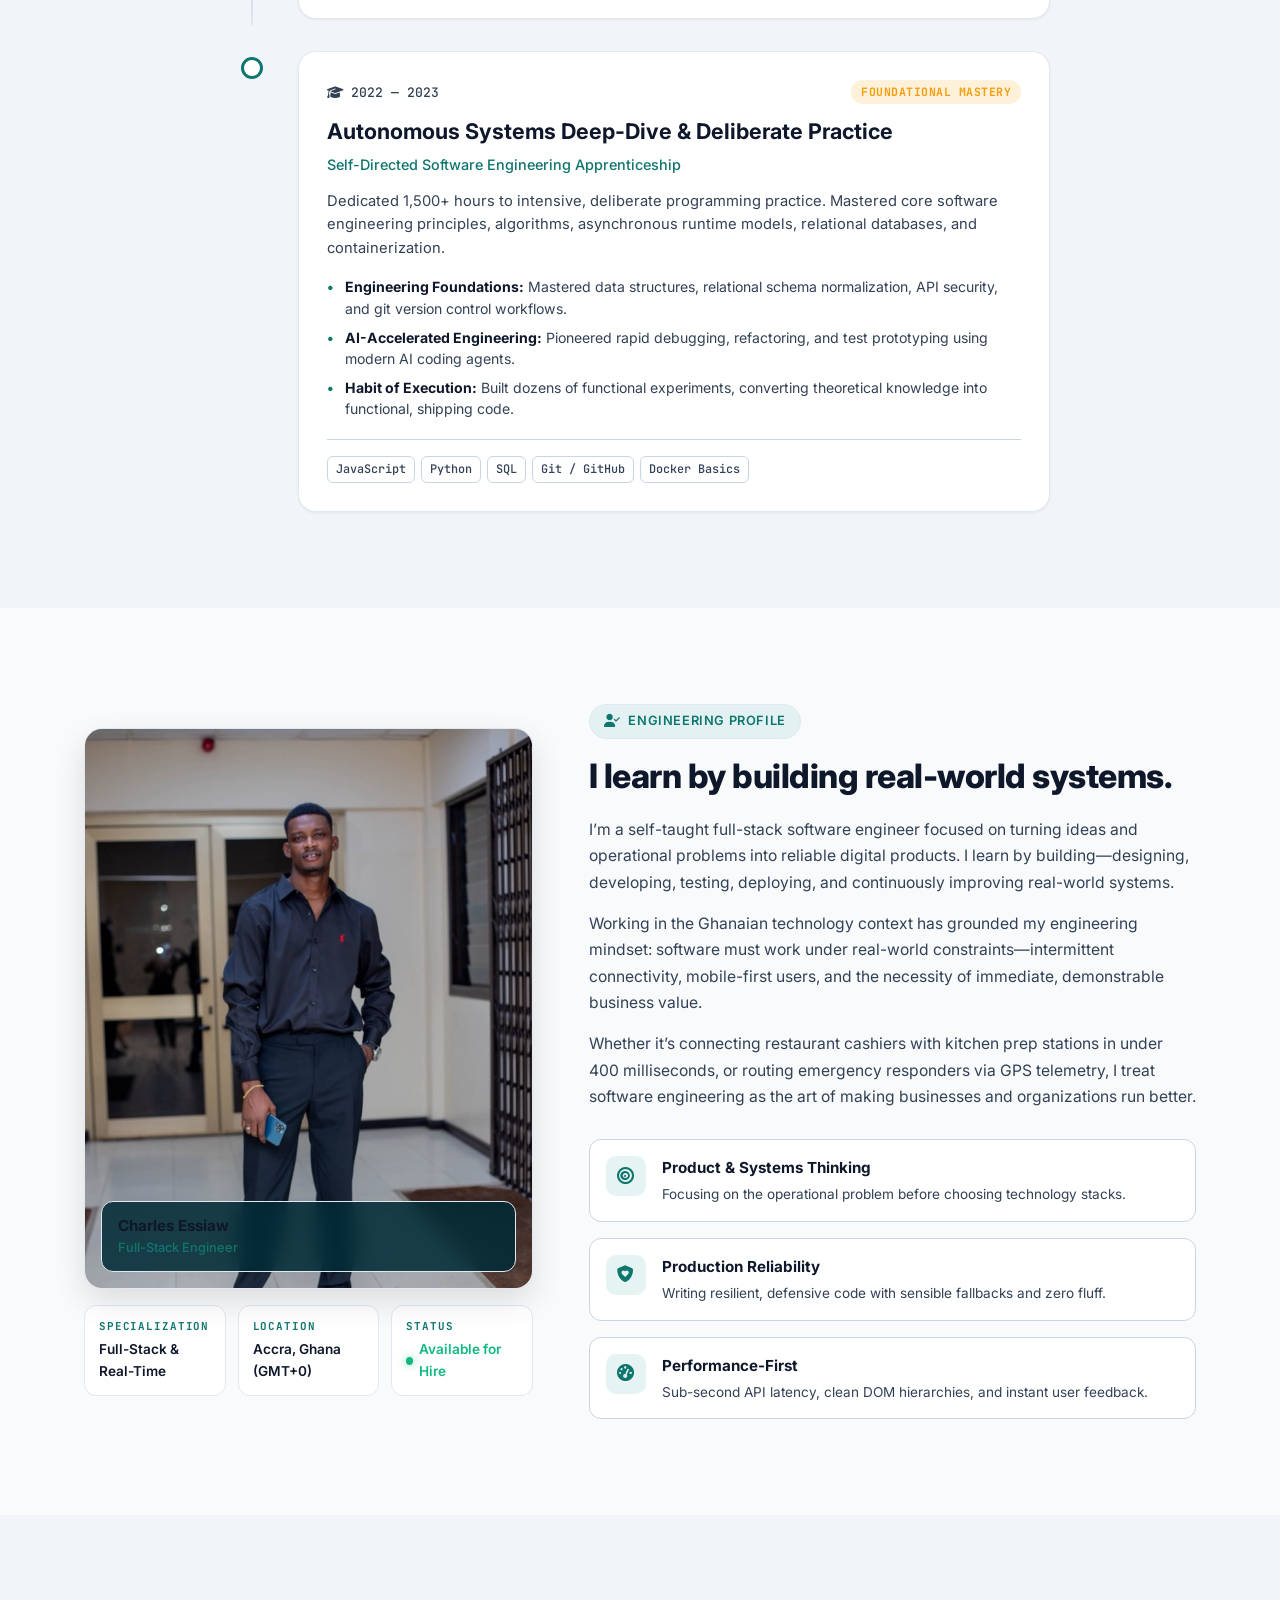
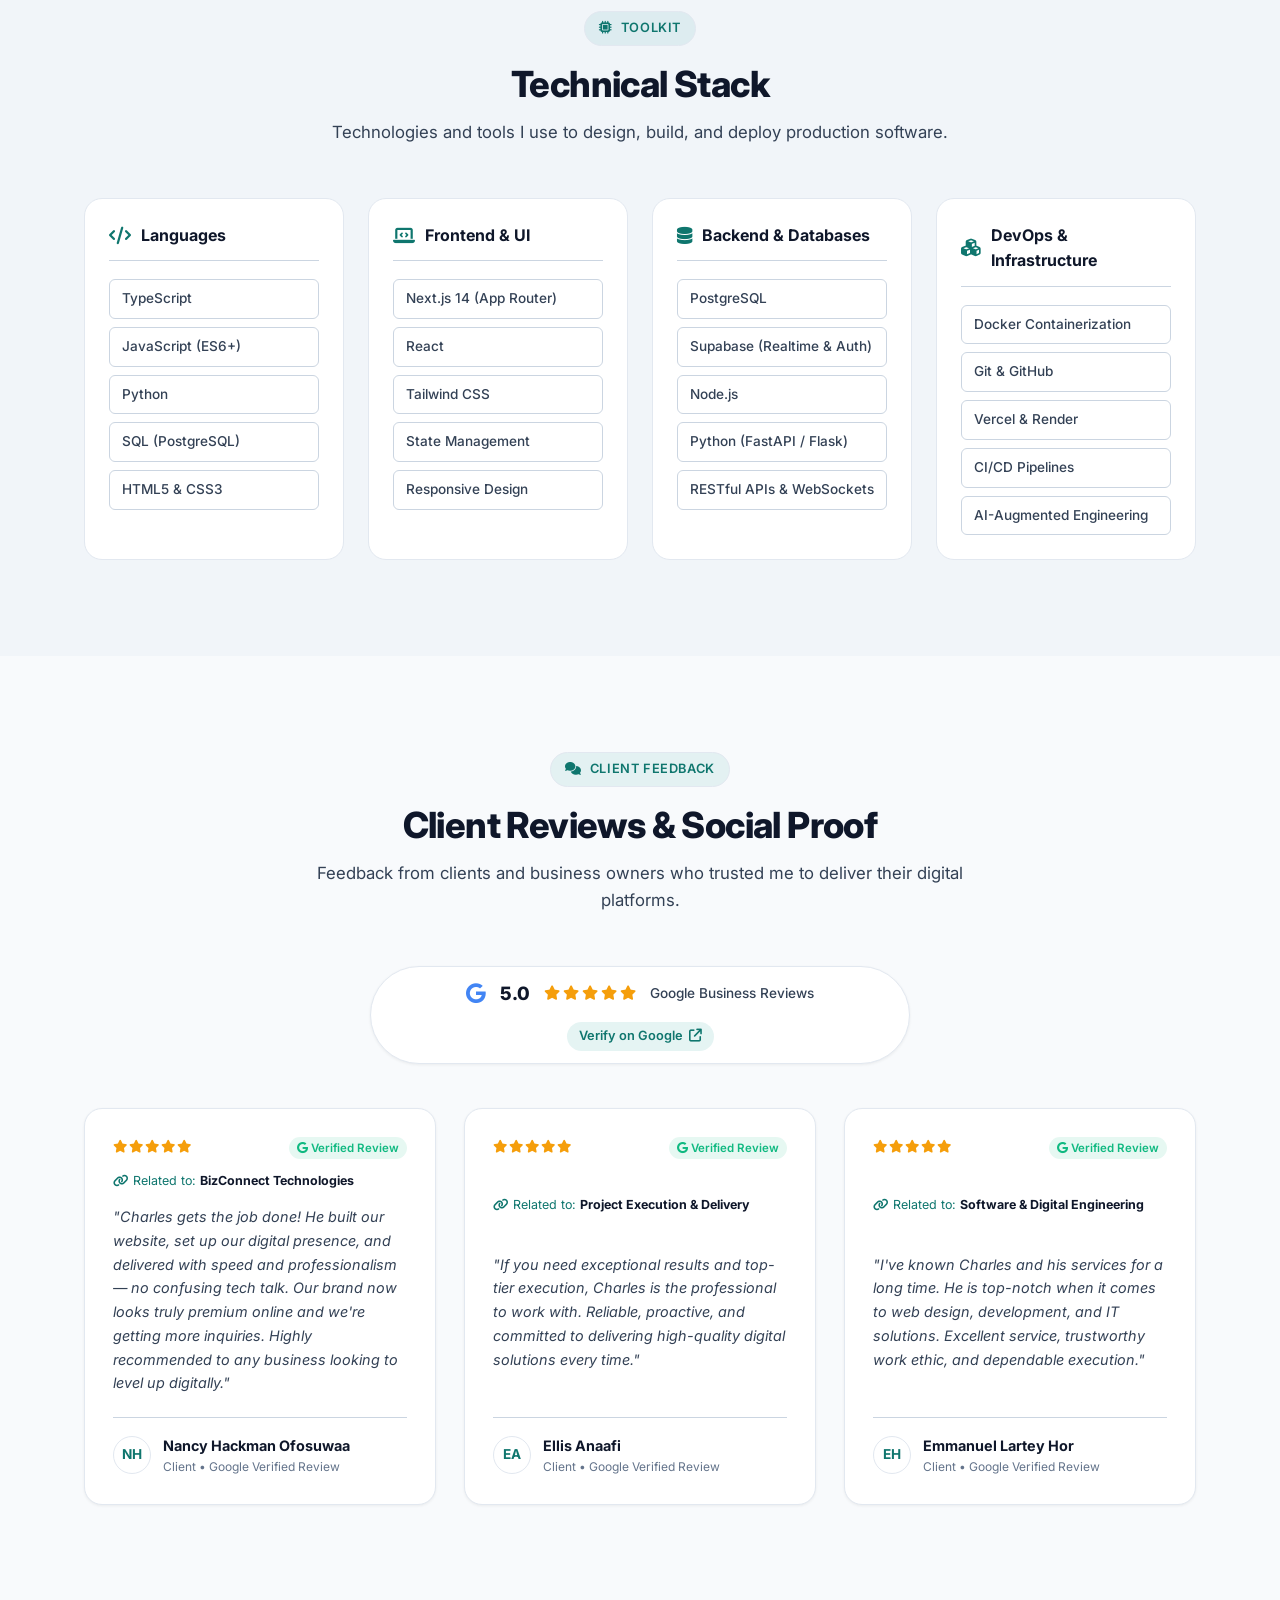
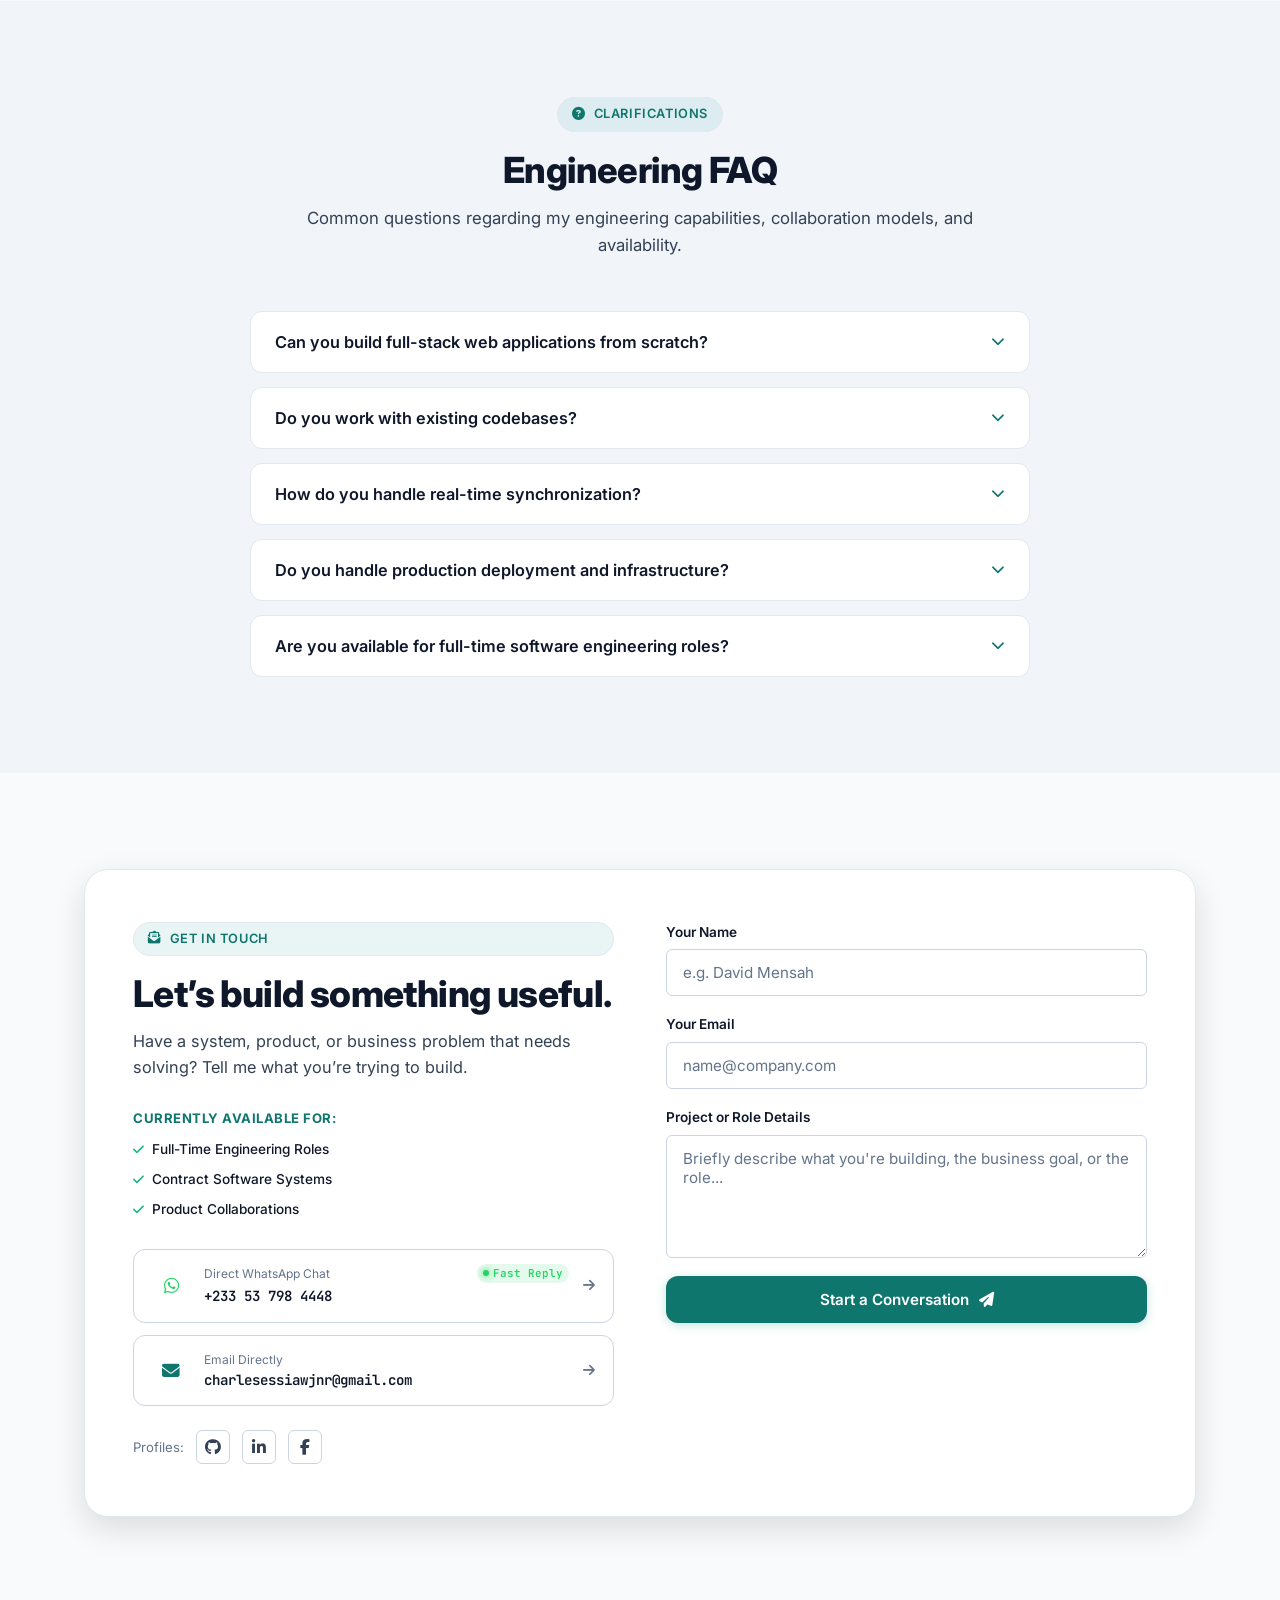
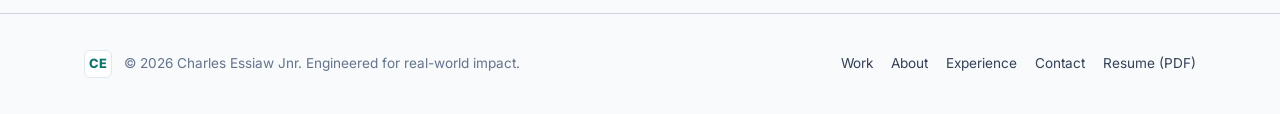
==== commit 1b983b92: "feat(analytics): add privacy-friendly visitor telemetry and recruiter interaction tracking" ====
--- a/index.html
+++ b/index.html
@@ -74,6 +74,12 @@
             }
         })();
     </script>
+
+    <!-- Privacy-First, Cookie-Free Visitor Telemetry (GoatCounter & Cloudflare Ready) -->
+    <!-- Zero cookies, zero GDPR banners, <3KB payload, full recruiter & country visitor tracking -->
+    <script data-goatcounter="https://charlesessiaw.goatcounter.com/count"
+            async src="https://gc.zgo.at/count.js"></script>
+
     <link rel="preconnect" href="https://fonts.googleapis.com">
     <link rel="preconnect" href="https://fonts.gstatic.com" crossorigin>
     <link href="https://fonts.googleapis.com/css2?family=Inter:wght@300;400;500;600;700;800&family=JetBrains+Mono:wght@400;500;600;700&display=swap" rel="stylesheet">
--- a/styles.css
+++ b/styles.css
@@ -882,47 +882,61 @@
 .featured-projects-grid {
     display: flex;
     flex-direction: column;
-    gap: 40px;
+    gap: 36px;
 }
 
 .project-card.featured {
     display: grid;
-    grid-template-columns: 1.05fr 1fr;
-    gap: 36px;
+    grid-template-columns: minmax(0, 44%) minmax(0, 56%);
+    gap: 28px;
+    align-items: center;
     background: var(--bg-card);
     border: 1px solid var(--border);
     border-radius: var(--radius-lg);
-    padding: 32px;
+    padding: 24px;
     box-shadow: var(--shadow-md);
     transition: var(--transition-slow);
+    overflow: hidden;
+    position: relative;
 }
 
 .project-card.featured:hover {
     border-color: var(--accent);
     box-shadow: var(--shadow-lg), var(--shadow-glow);
-    transform: translateY(-3px);
-}
-
-/* Browser Frame & Mockup */
+    transform: translateY(-2px);
+}
+
+.project-media-col {
+    min-width: 0;
+    width: 100%;
+    display: flex;
+    align-items: center;
+    justify-content: center;
+}
+
+/* Constrained, Balanced Browser Frame Display */
 .project-browser-frame {
     background: var(--bg-secondary);
     border: 1px solid var(--border);
     border-radius: 12px;
     overflow: hidden;
-    height: 100%;
+    width: 100%;
+    max-width: 480px;
+    max-height: 310px;
     aspect-ratio: 16 / 10.5;
     display: flex;
     flex-direction: column;
-    box-shadow: 0 4px 20px rgba(0, 20, 26, 0.35);
+    box-shadow: 0 6px 22px rgba(0, 20, 26, 0.45);
 }
 
 .browser-header {
     display: flex;
     align-items: center;
     justify-content: space-between;
-    padding: 10px 14px;
-    background: rgba(0, 0, 0, 0.25);
+    padding: 9px 12px;
+    background: rgba(0, 0, 0, 0.35);
     border-bottom: 1px solid var(--border-subtle);
+    flex-shrink: 0;
 }
 
 .browser-dots {
@@ -940,18 +954,23 @@
 .dot-green { background: #27c93f; }
 
 .browser-address {
-    font-size: 0.74rem;
+    font-size: 0.72rem;
     color: var(--text-muted);
     font-family: var(--font-mono);
     letter-spacing: 0.02em;
+    white-space: nowrap;
+    overflow: hidden;
+    text-overflow: ellipsis;
+    max-width: 160px;
 }
 
 .browser-tag {
     font-family: var(--font-mono);
-    font-size: 0.72rem;
+    font-size: 0.7rem;
     font-weight: 600;
-    padding: 2px 8px;
+    padding: 2px 7px;
     border-radius: var(--radius-full);
+    white-space: nowrap;
 }
 
 .browser-tag.realtime {
@@ -973,16 +992,16 @@
     position: relative;
     overflow: hidden;
     flex: 1;
+    min-height: 0;
     background: #02181e;
 }
 
 .project-cover-img {
     width: 100%;
     height: 100%;
-    min-height: 240px;
     object-fit: cover;
     object-position: top center;
-    transition: transform 0.5s ease;
+    transition: transform 0.45s ease;
 }
 
 .project-card.featured:hover .project-cover-img {
@@ -992,7 +1011,7 @@
 .project-hover-overlay {
     position: absolute;
     inset: 0;
-    background: rgba(0, 43, 54, 0.75);
+    background: rgba(0, 43, 54, 0.78);
     backdrop-filter: blur(4px);
     display: flex;
     align-items: center;
@@ -1009,33 +1028,45 @@
     cursor: pointer;
 }
 
-/* Project Content Column */
+/* Framed System Specification & Content Block */
 .project-content-col {
+    min-width: 0;
+    background: rgba(7, 54, 66, 0.6);
+    border: 1px solid var(--border-subtle);
+    border-radius: var(--radius-md);
+    padding: 24px 26px;
     display: flex;
     flex-direction: column;
-    justify-content: space-between;
+    gap: 14px;
+    box-shadow: inset 0 1px 0 rgba(255, 255, 255, 0.04);
+}
+
+html.light .project-content-col {
+    background: #ffffff;
+    border-color: var(--border);
+    box-shadow: 0 2px 8px rgba(0, 0, 0, 0.04);
 }
 
 .project-meta-top {
     display: flex;
     align-items: center;
-    gap: 10px;
-    margin-bottom: 12px;
+    gap: 8px;
+    flex-wrap: wrap;
 }
 
 .project-type-pill {
     font-family: var(--font-mono);
-    font-size: 0.74rem;
+    font-size: 0.72rem;
     font-weight: 600;
     color: var(--accent);
     background: rgba(42, 161, 152, 0.12);
-    padding: 3px 10px;
+    padding: 3px 9px;
     border-radius: var(--radius-full);
 }
 
 .project-status {
     font-family: var(--font-mono);
-    font-size: 0.72rem;
+    font-size: 0.7rem;
     font-weight: 600;
     padding: 2px 8px;
     border-radius: var(--radius-full);
@@ -1053,47 +1084,57 @@
 }
 
 .project-name {
-    font-size: 1.55rem;
+    font-size: 1.35rem;
     font-weight: 700;
-    letter-spacing: -0.4px;
+    letter-spacing: -0.3px;
     color: var(--text-primary);
     line-height: 1.25;
-    margin-bottom: 6px;
+    margin-bottom: 2px;
 }
 
 .project-headline {
-    font-size: 0.98rem;
+    font-size: 0.92rem;
     font-weight: 600;
     color: var(--accent);
-    margin-bottom: 12px;
+    margin-bottom: 0;
 }
 
 .project-summary {
-    font-size: 0.92rem;
-    color: var(--text-secondary);
-    line-height: 1.6;
-    margin-bottom: 18px;
-}
-
+    font-size: 0.88rem;
+    color: var(--text-secondary);
+    line-height: 1.55;
+    margin-bottom: 0;
+}
+
+/* Inset Technical Highlights Sub-Card */
 .project-feature-list {
+    background: rgba(0, 43, 54, 0.45);
+    border: 1px solid var(--border-subtle);
+    border-radius: var(--radius-sm);
+    padding: 12px 14px;
     display: flex;
     flex-direction: column;
+    gap: 7px;
+    margin-bottom: 0;
+}
+
+html.light .project-feature-list {
+    background: #f1f5f9;
+    border-color: #e2e8f0;
+}
+
+.feature-item {
+    display: flex;
+    align-items: baseline;
     gap: 8px;
-    margin-bottom: 20px;
-}
-
-.feature-item {
-    display: flex;
-    align-items: baseline;
-    gap: 10px;
-    font-size: 0.88rem;
-    line-height: 1.5;
+    font-size: 0.82rem;
+    line-height: 1.45;
     color: var(--text-primary);
 }
 
 .feature-item i {
     color: var(--accent);
-    font-size: 0.78rem;
+    font-size: 0.72rem;
     align-self: center;
     flex-shrink: 0;
 }
@@ -1105,15 +1146,15 @@
 .project-tech-stack {
     display: flex;
     flex-wrap: wrap;
-    gap: 8px;
-    margin-bottom: 24px;
+    gap: 6px;
+    margin-bottom: 0;
 }
 
 .tech-tag {
     font-family: var(--font-mono);
-    font-size: 0.76rem;
+    font-size: 0.74rem;
     font-weight: 500;
-    padding: 4px 10px;
+    padding: 3px 8px;
     background: var(--bg-secondary);
     border: 1px solid var(--border-subtle);
     border-radius: var(--radius-sm);
@@ -1130,6 +1171,9 @@
     display: flex;
     align-items: center;
     gap: 10px;
+    flex-wrap: wrap;
+    padding-top: 10px;
+    border-top: 1px solid var(--border-subtle);
 }
 
 /* Secondary Compact Project Cards */
@@ -2786,6 +2830,17 @@
     .about-specs-grid {
         max-width: 380px;
         margin: 16px auto 0;
+    }
+
+    .project-card.featured {
+        grid-template-columns: 1fr;
+        gap: 24px;
+        padding: 24px;
+    }
+
+    .project-browser-frame {
+        max-width: 520px;
+        margin: 0 auto;
     }
 
     .principles-grid {
@@ -2923,6 +2978,15 @@
         max-width: 100%;
     }
 
+    .project-card.featured {
+        padding: 16px;
+        gap: 16px;
+    }
+
+    .project-content-col {
+        padding: 18px 16px;
+    }
+
     .hero-floating-badge.badge-top {
         right: 0px;
         top: 8px;
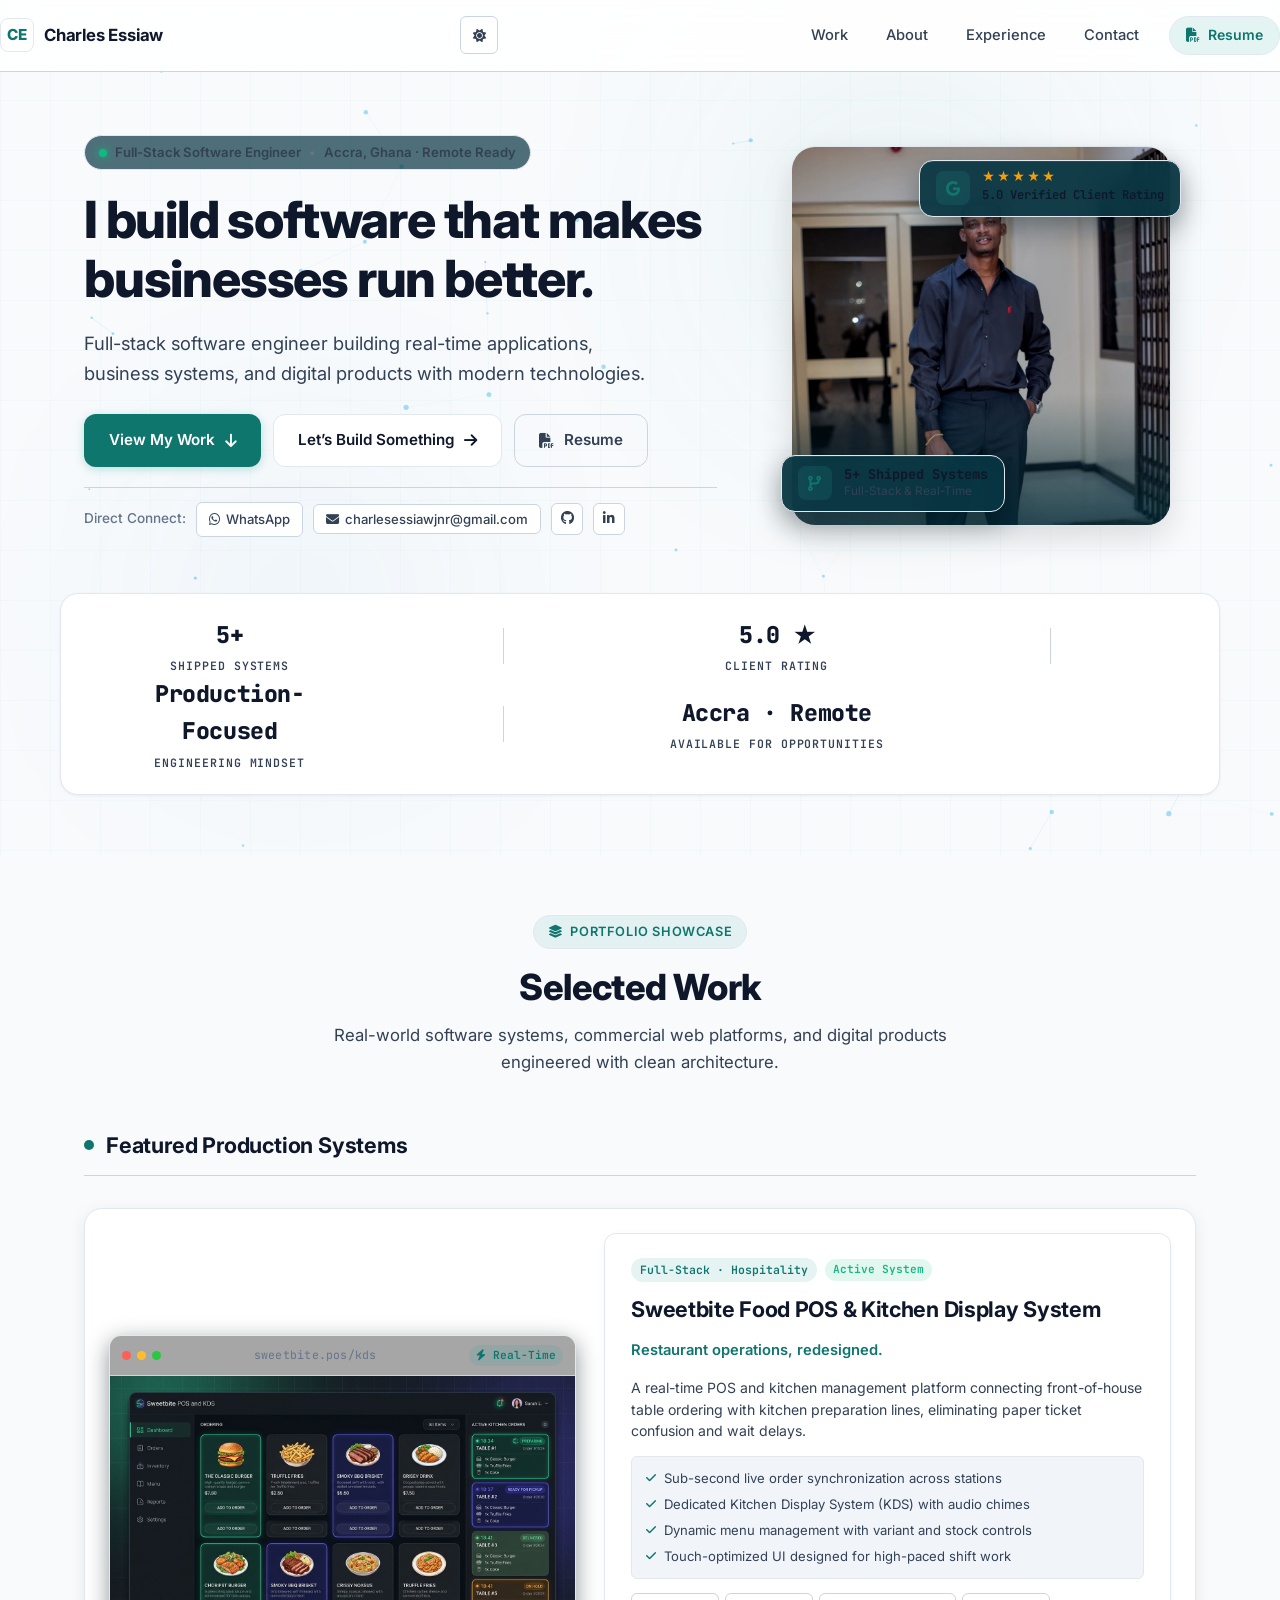
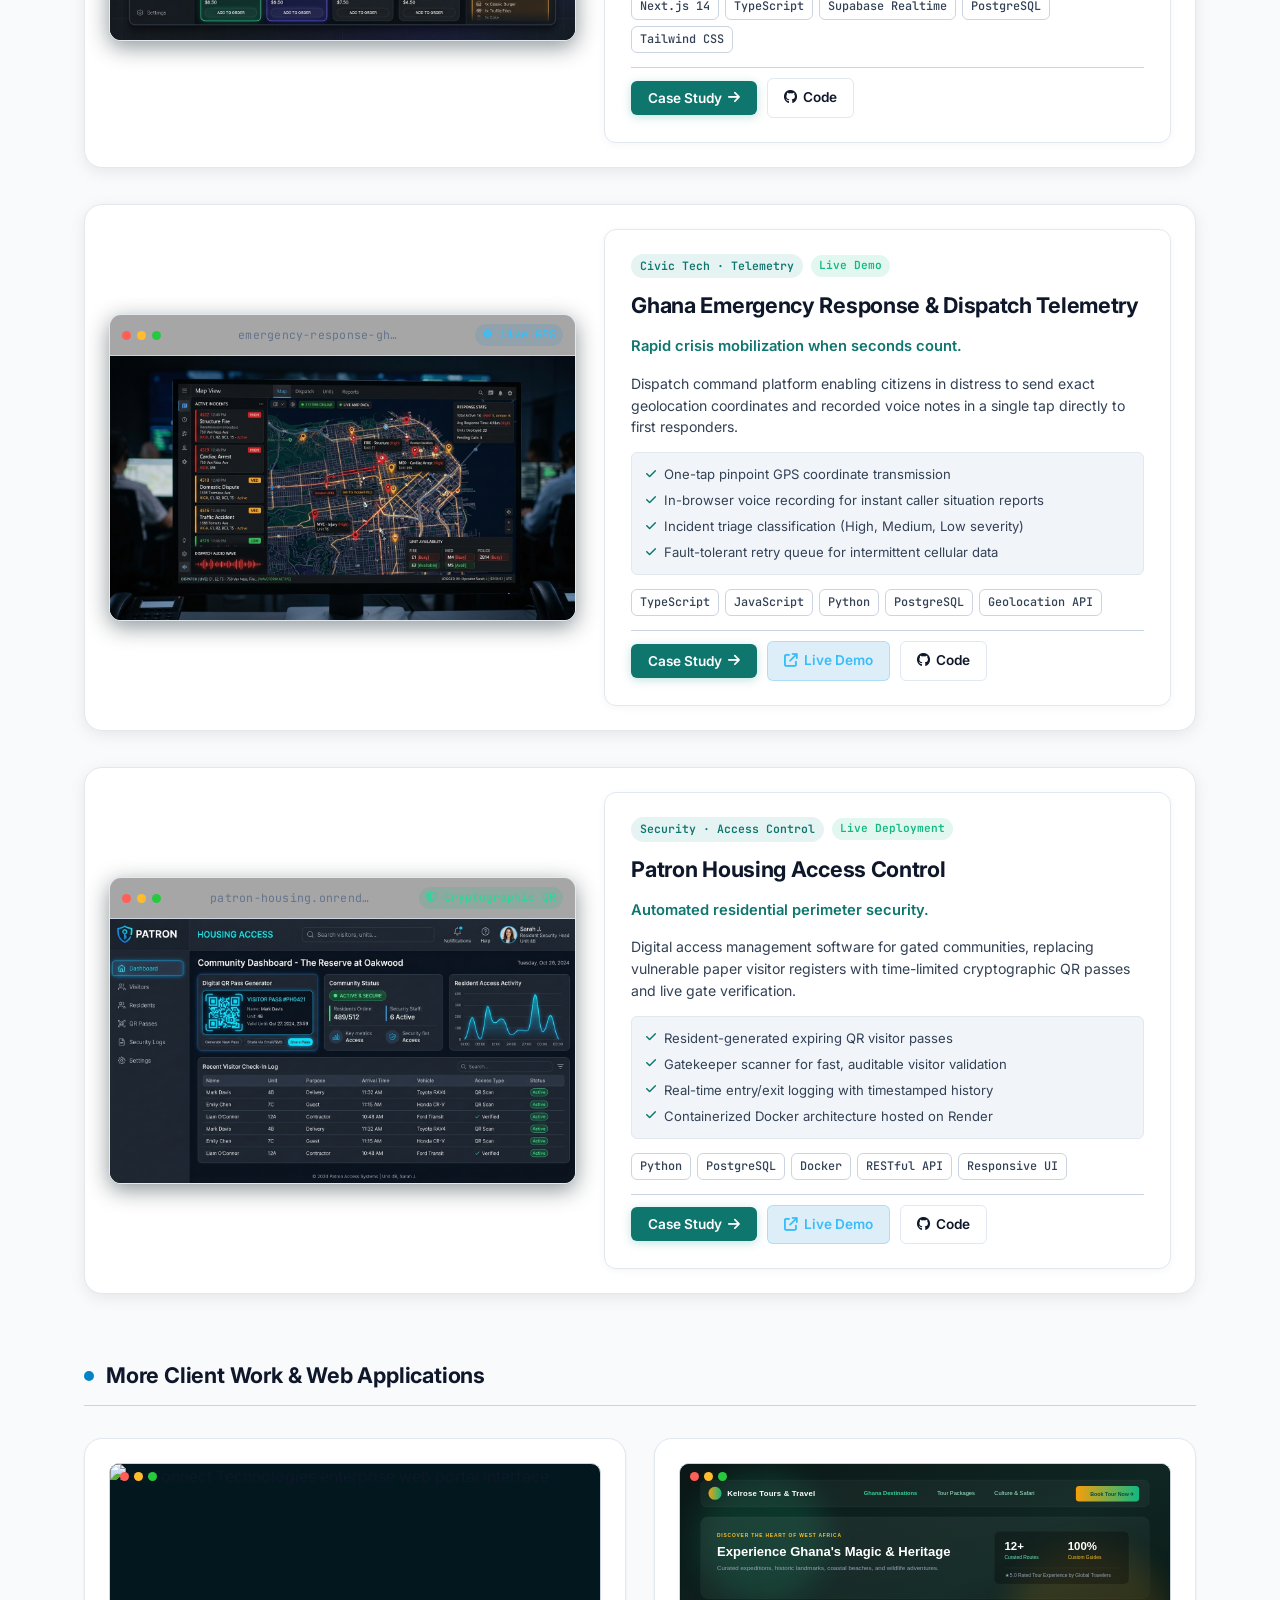
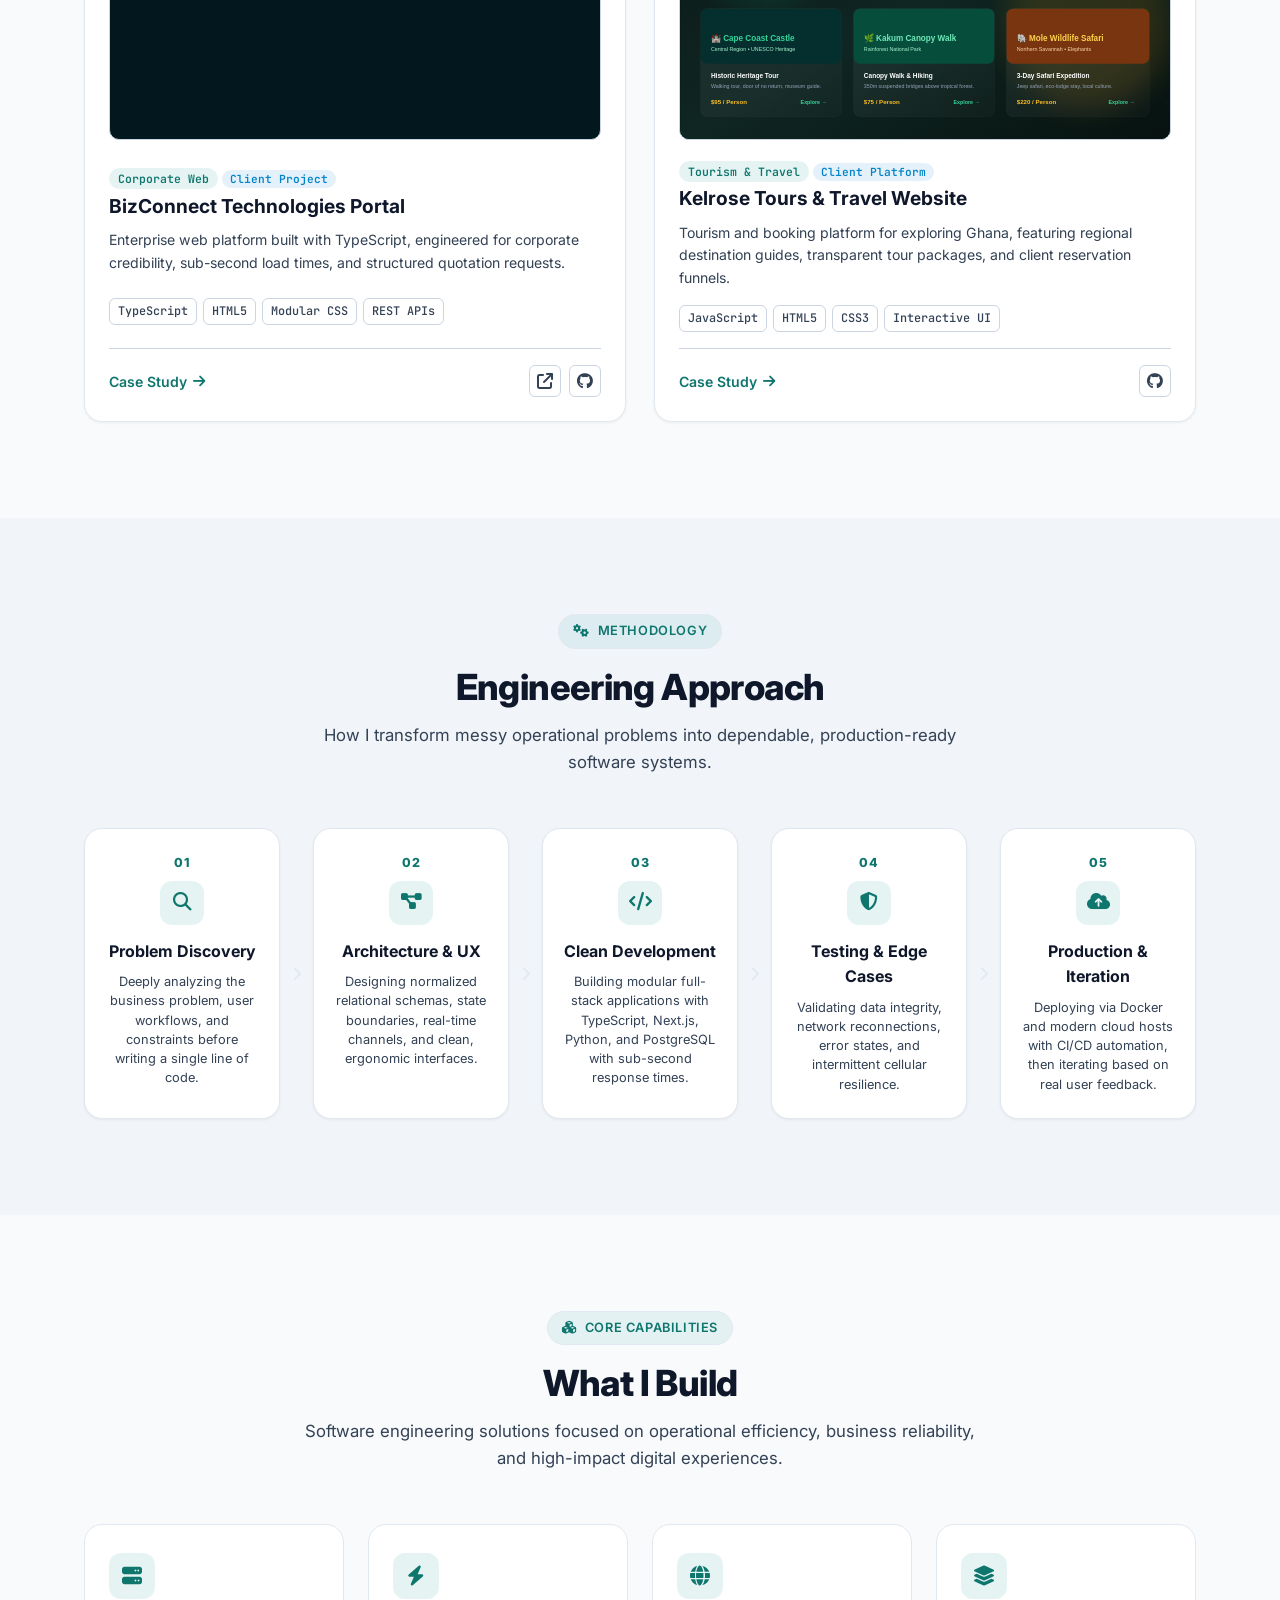
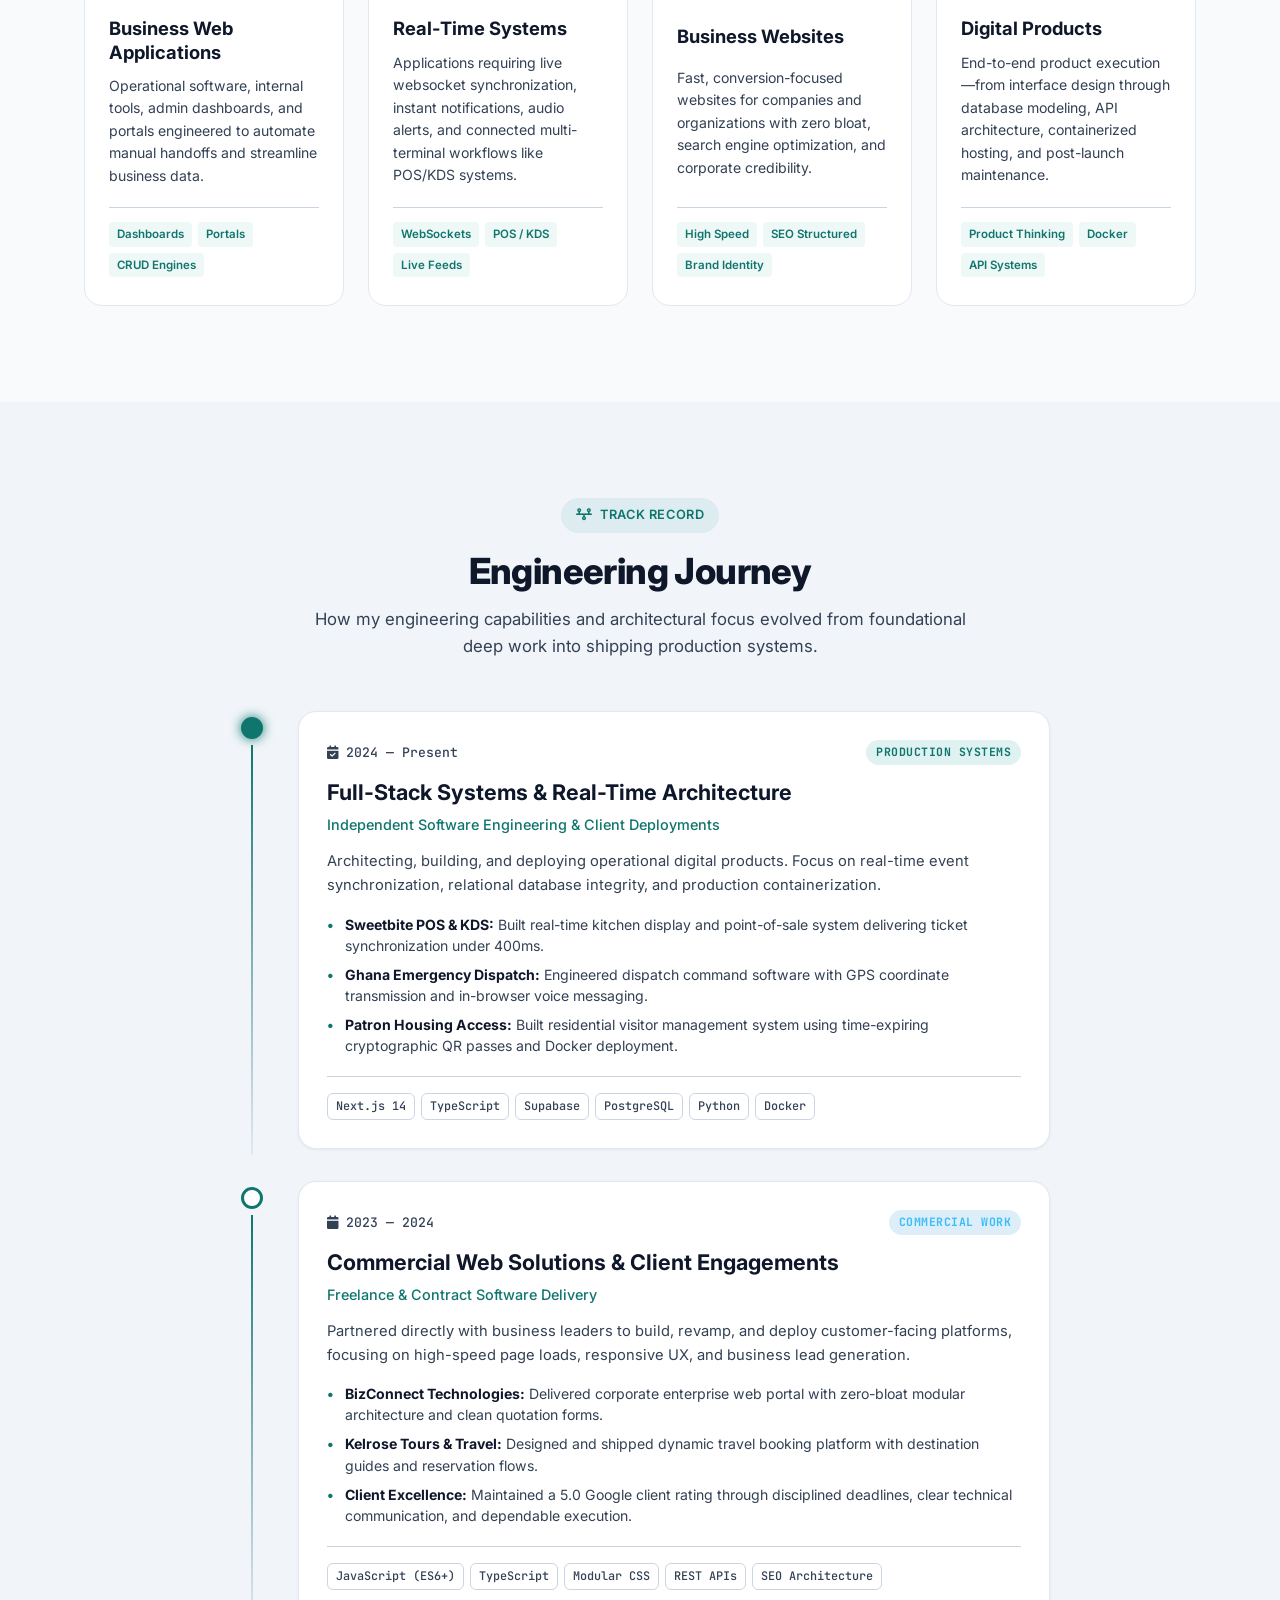
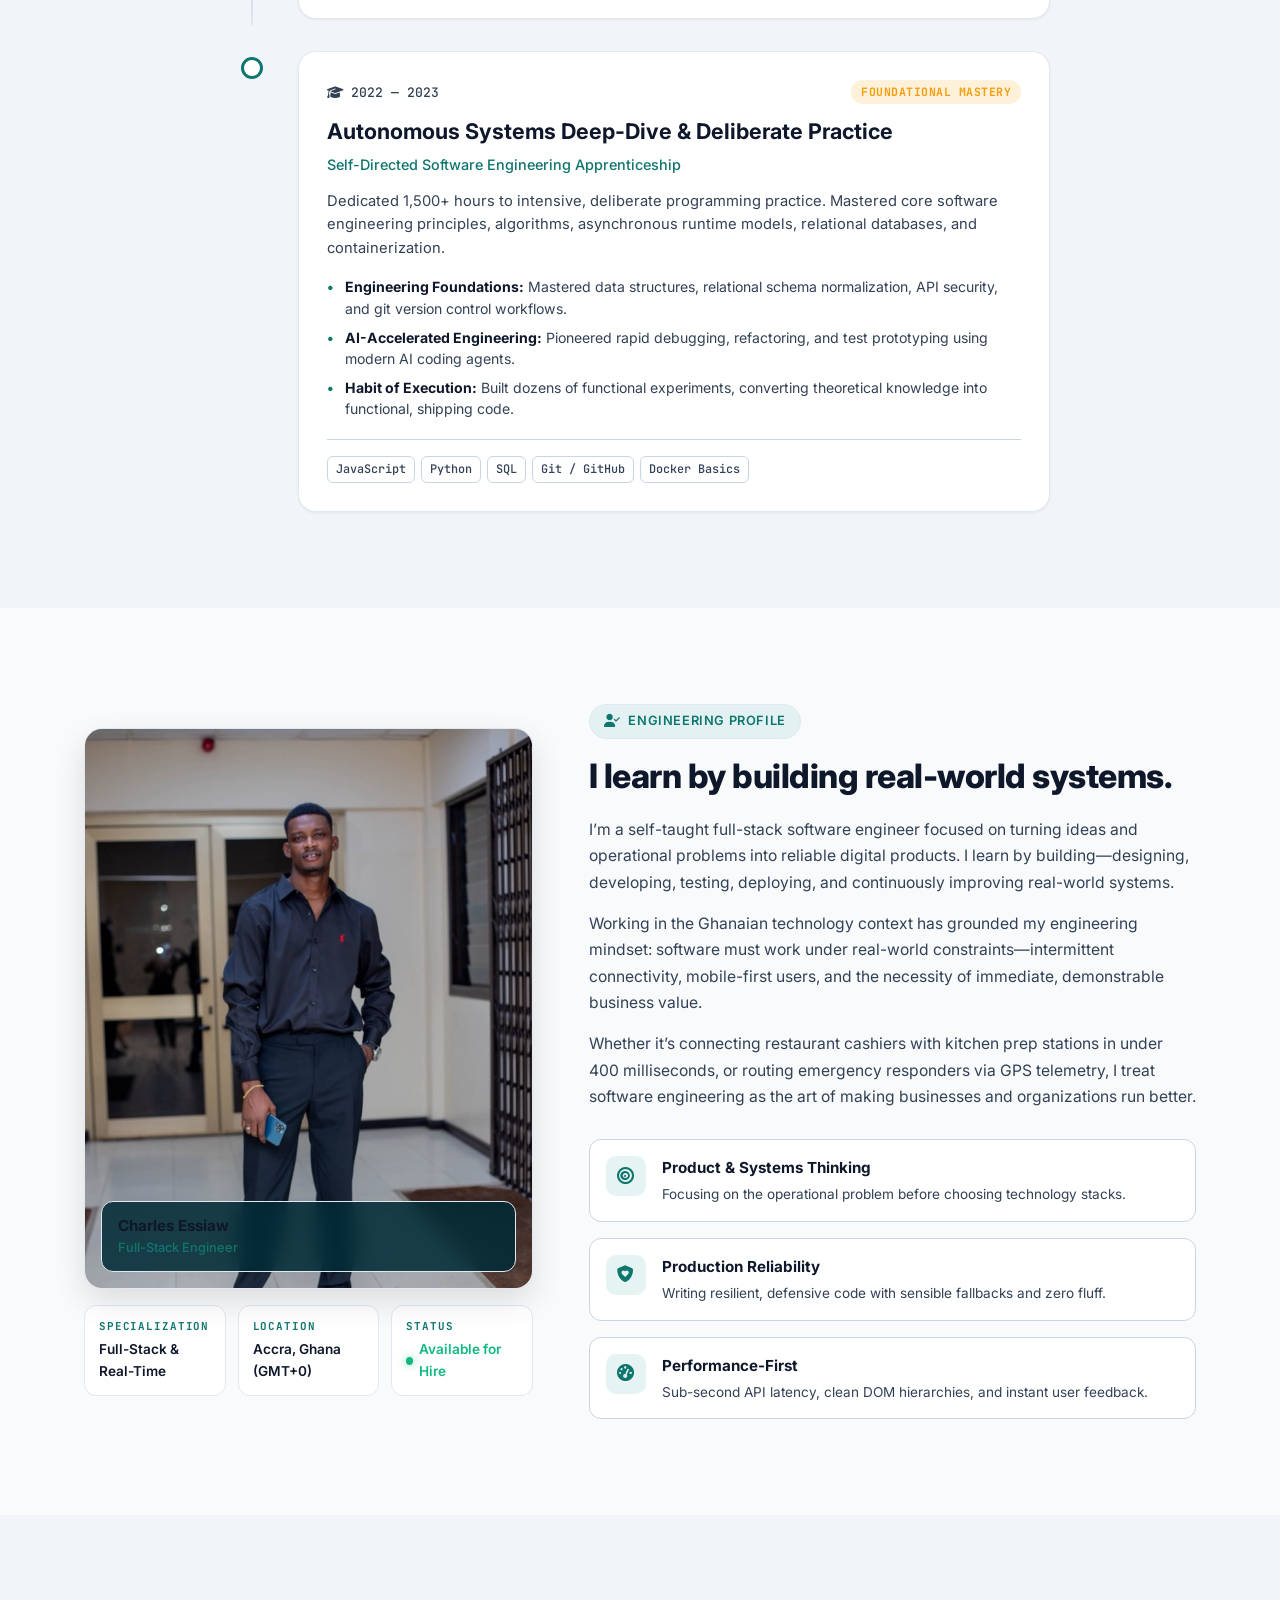
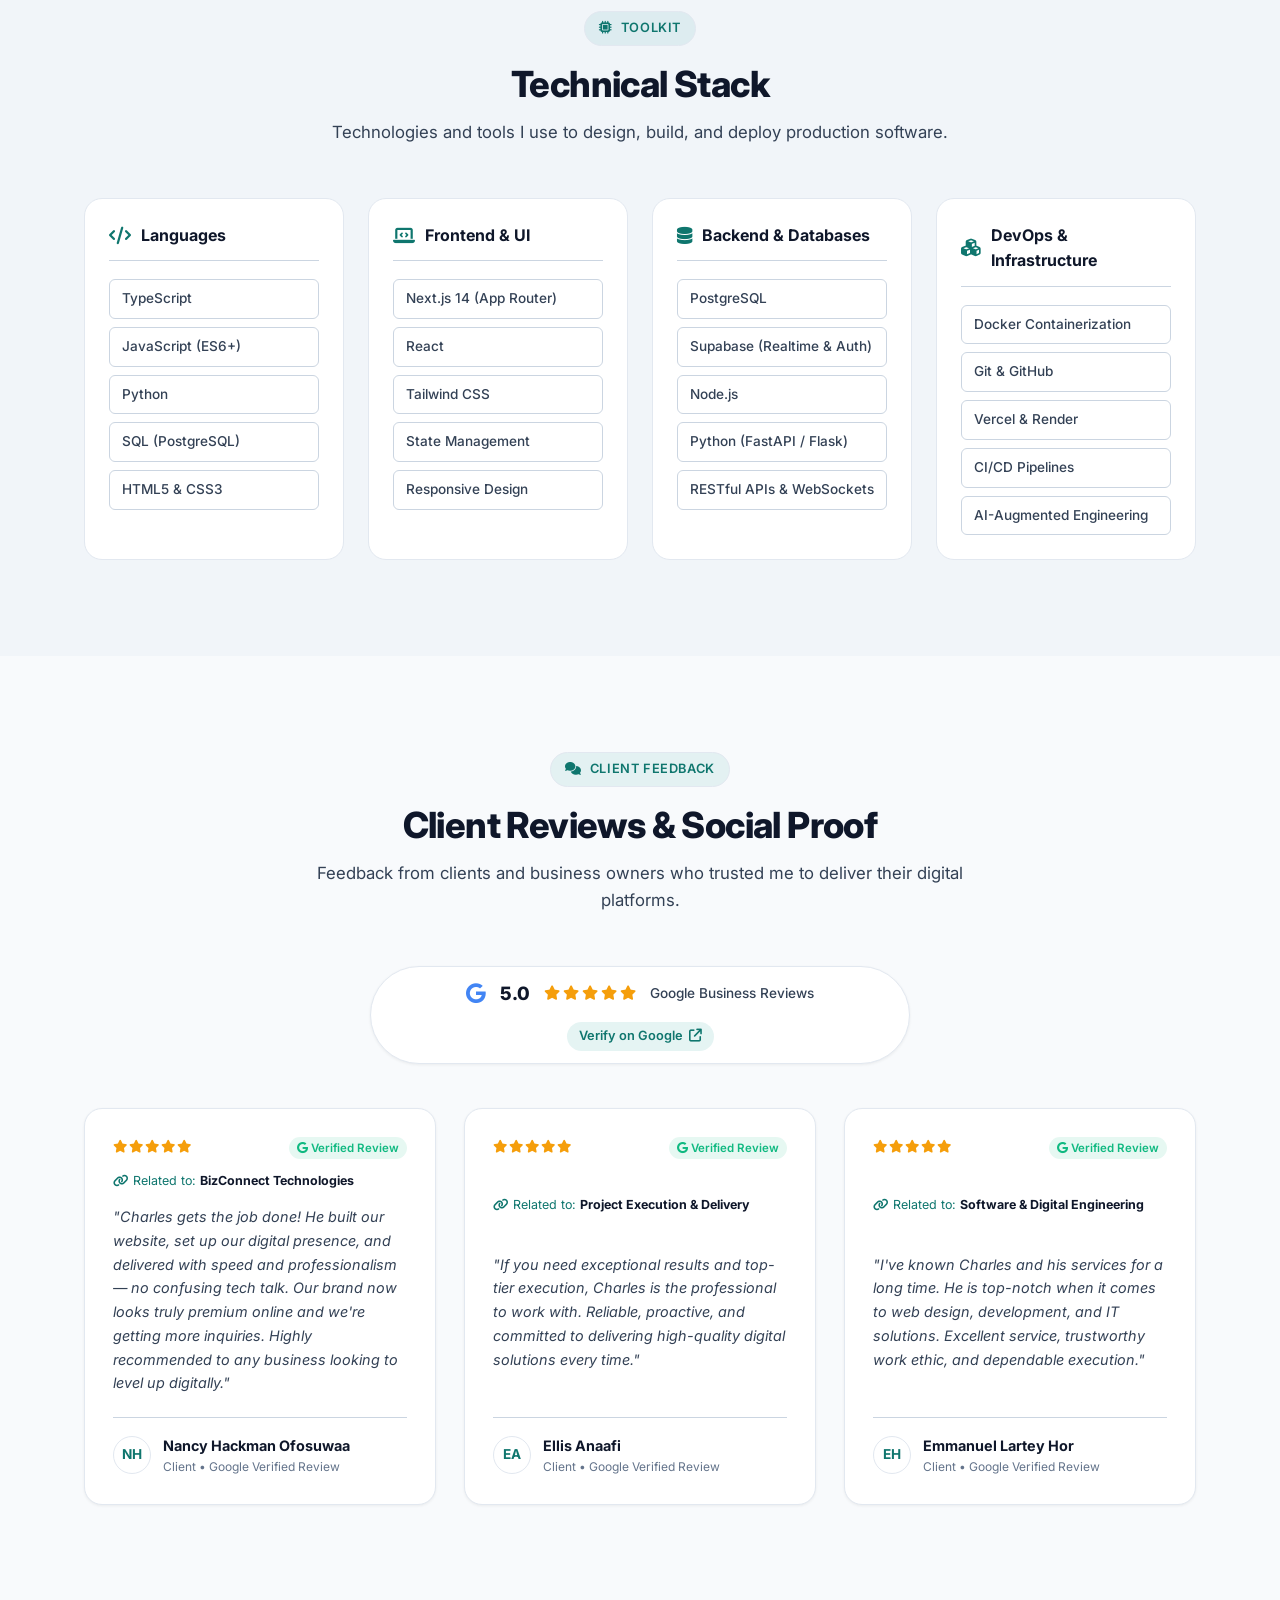
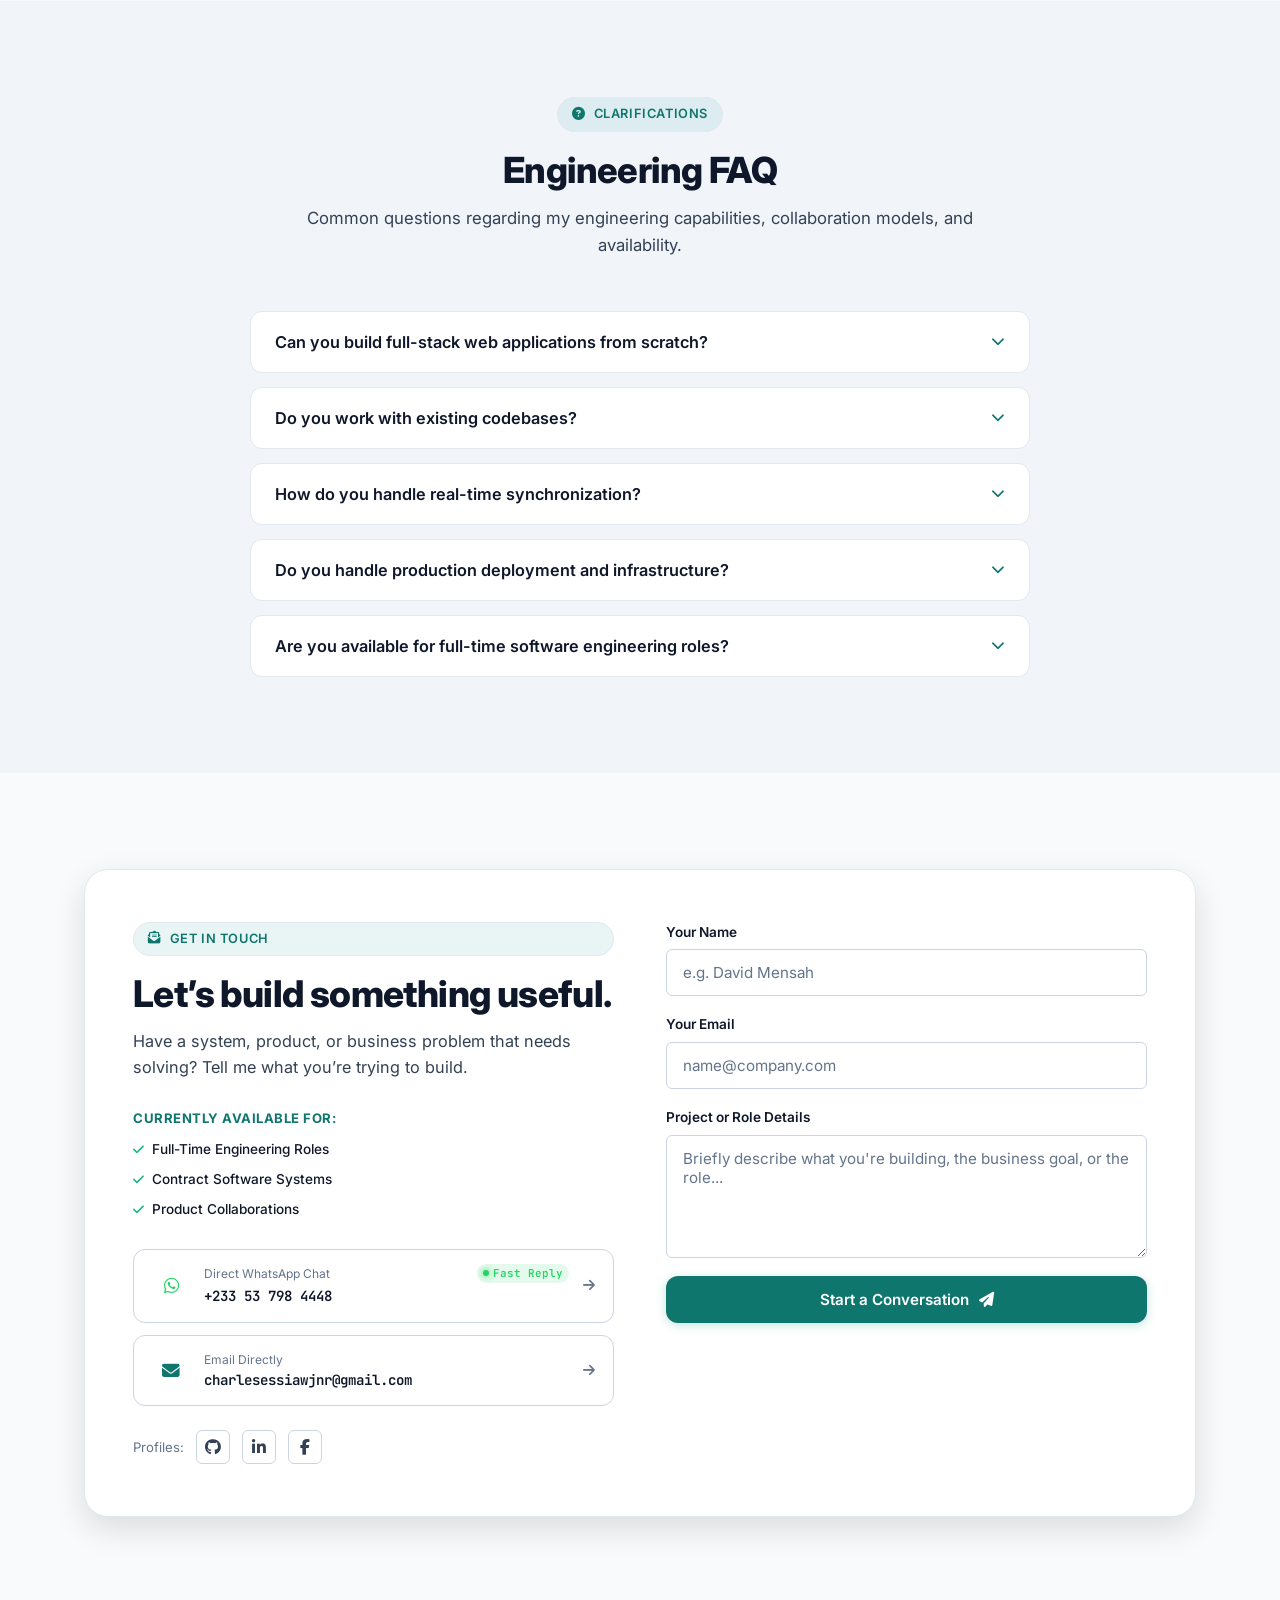
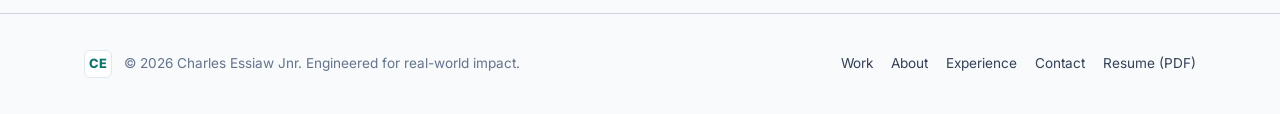
==== commit 61823dc3: "feat(analytics): connect live GoatCounter dashboard for essiawcharles" ====
--- a/index.html
+++ b/index.html
@@ -75,10 +75,10 @@
         })();
     </script>
 
-    <!-- Privacy-First, Cookie-Free Visitor Telemetry (GoatCounter & Cloudflare Ready) -->
+    <!-- Privacy-First, Cookie-Free Visitor Telemetry (GoatCounter) -->
     <!-- Zero cookies, zero GDPR banners, <3KB payload, full recruiter & country visitor tracking -->
-    <script data-goatcounter="https://charlesessiaw.goatcounter.com/count"
-            async src="https://gc.zgo.at/count.js"></script>
+    <script data-goatcounter="https://essiawcharles.goatcounter.com/count"
+            async src="//gc.zgo.at/count.js"></script>
 
     <link rel="preconnect" href="https://fonts.googleapis.com">
     <link rel="preconnect" href="https://fonts.gstatic.com" crossorigin>
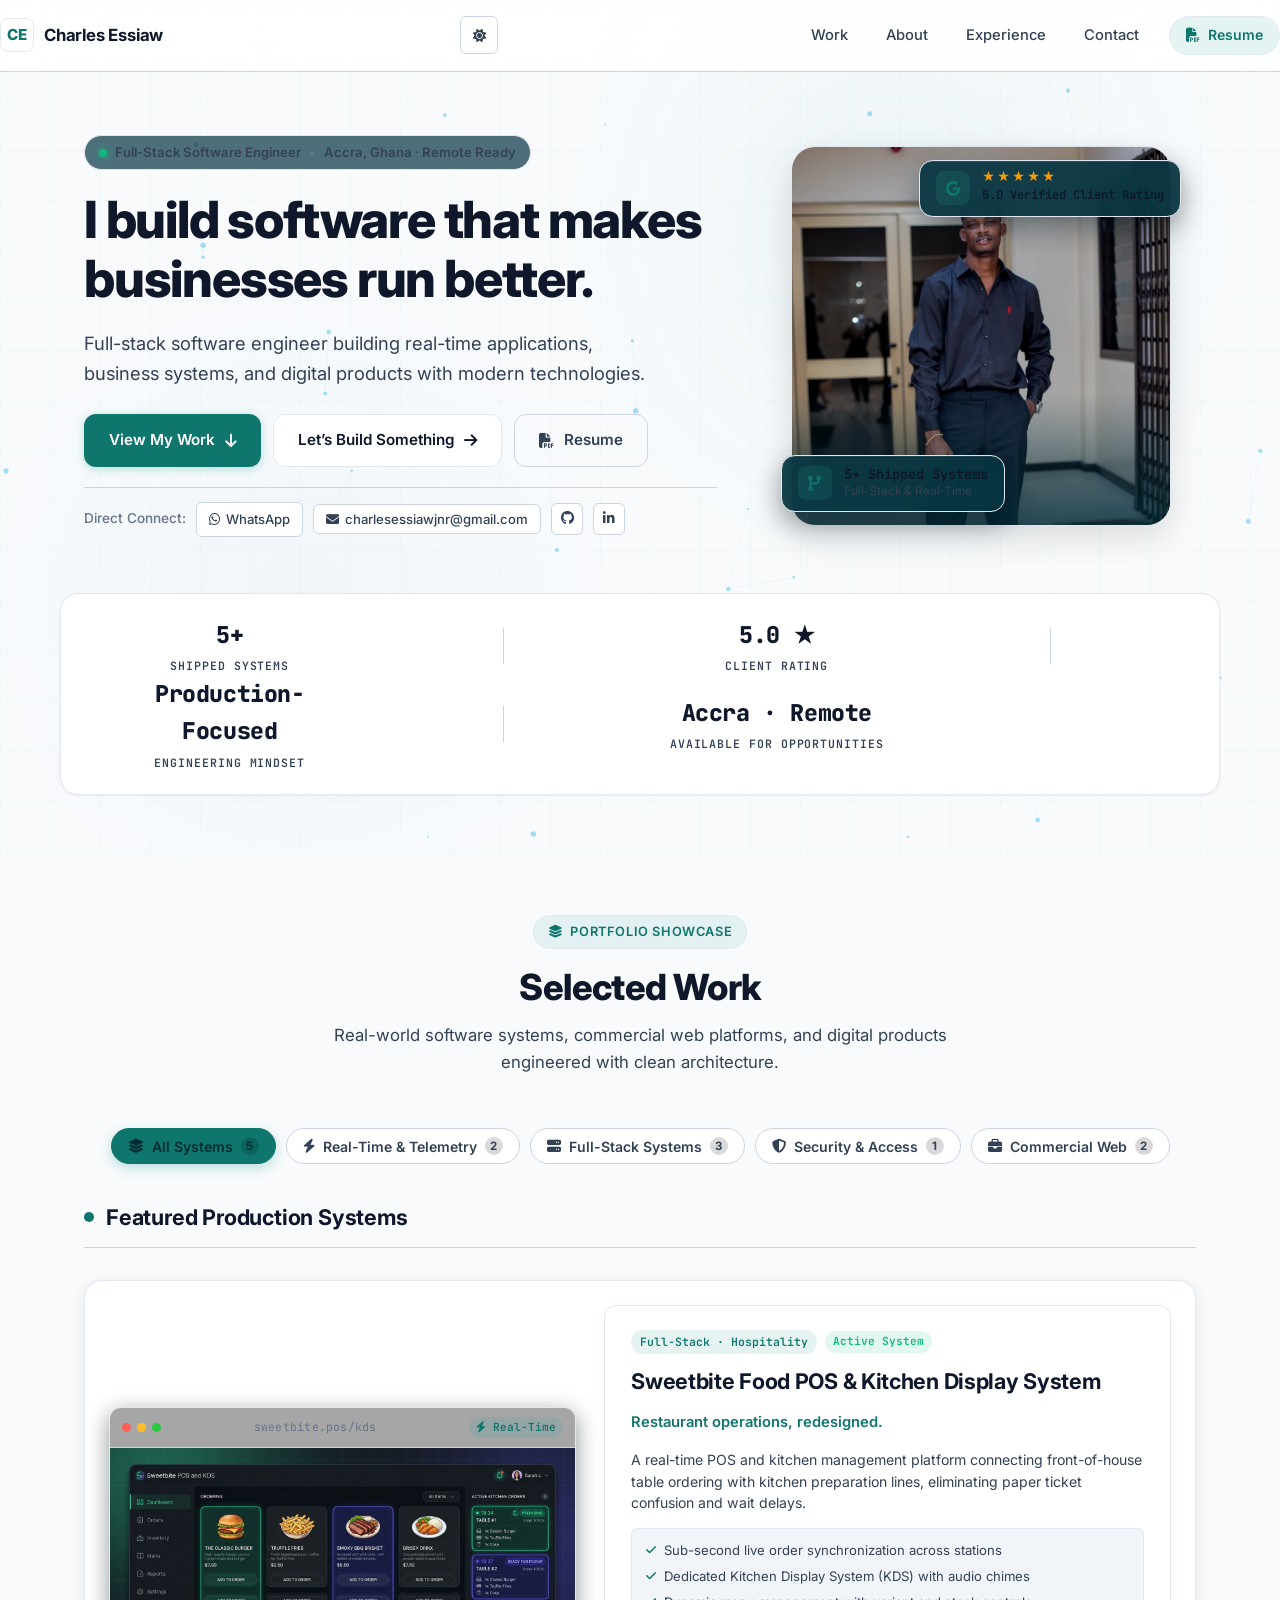
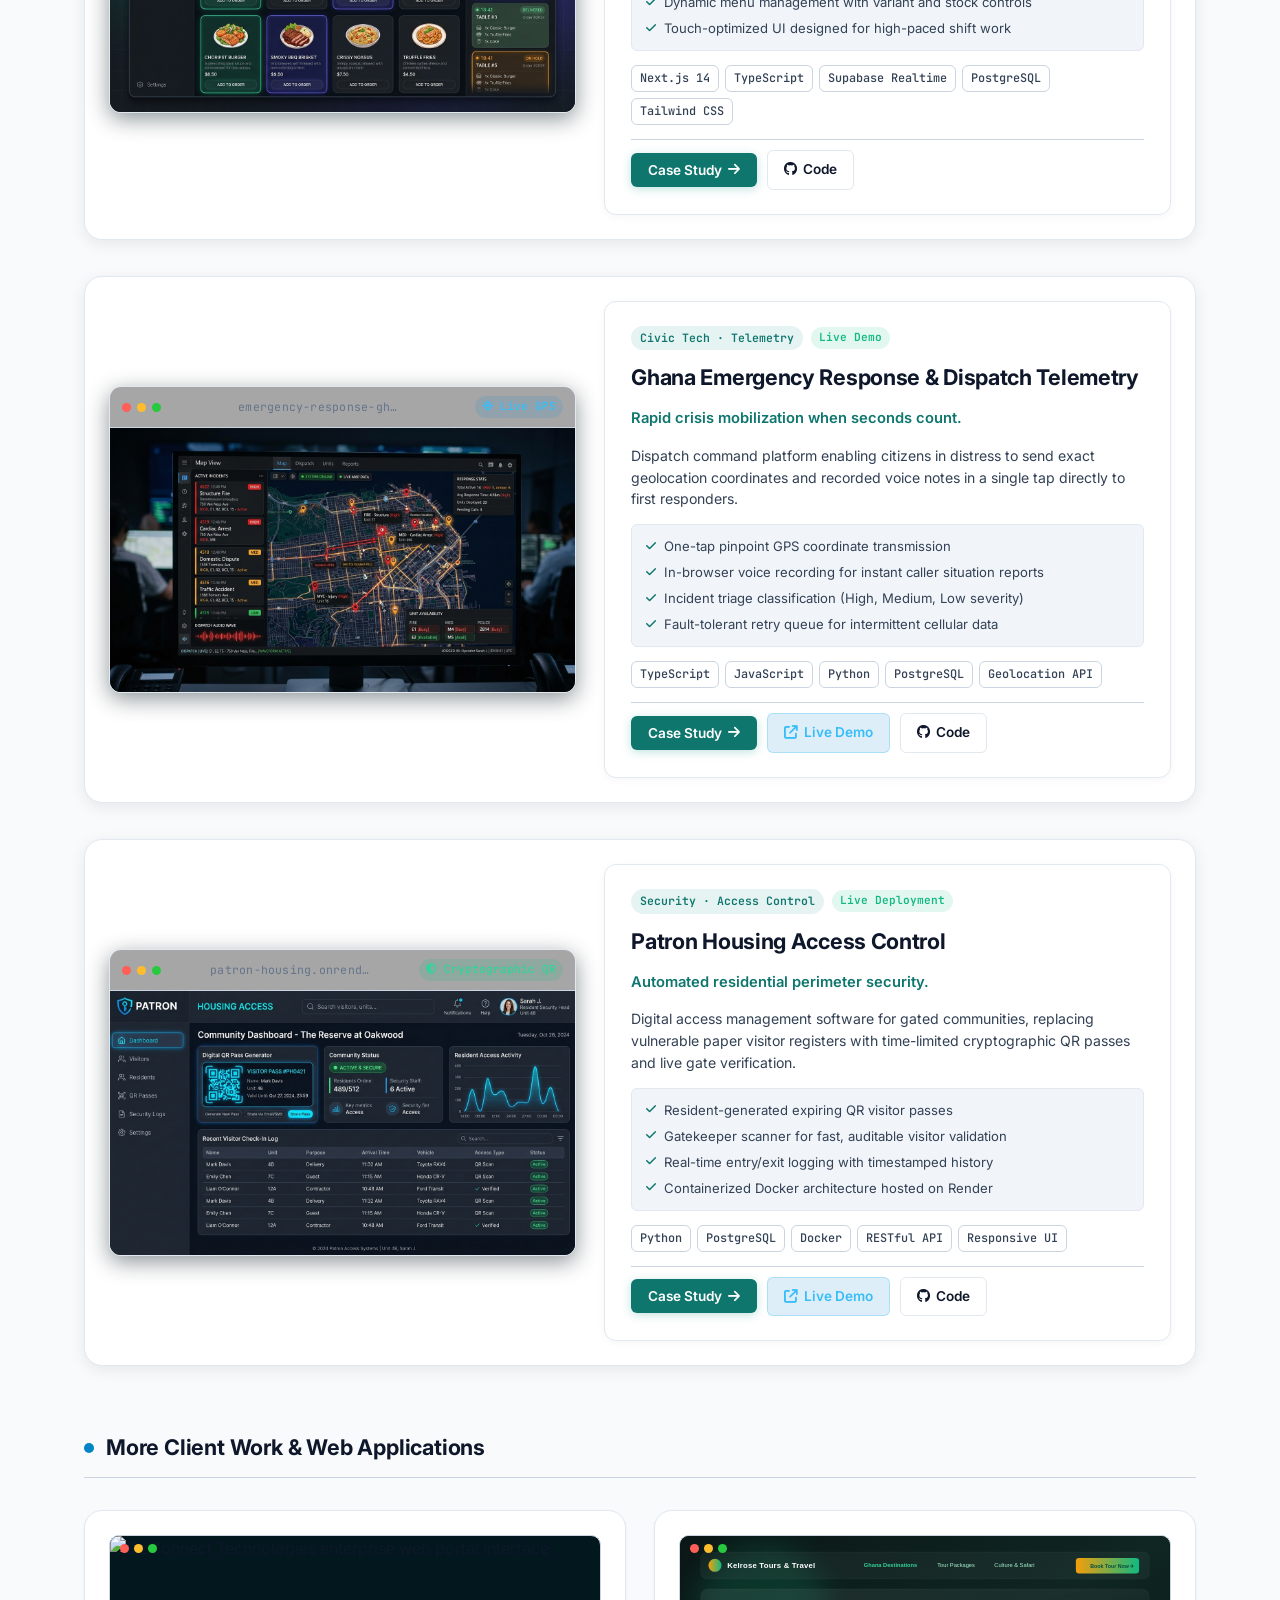
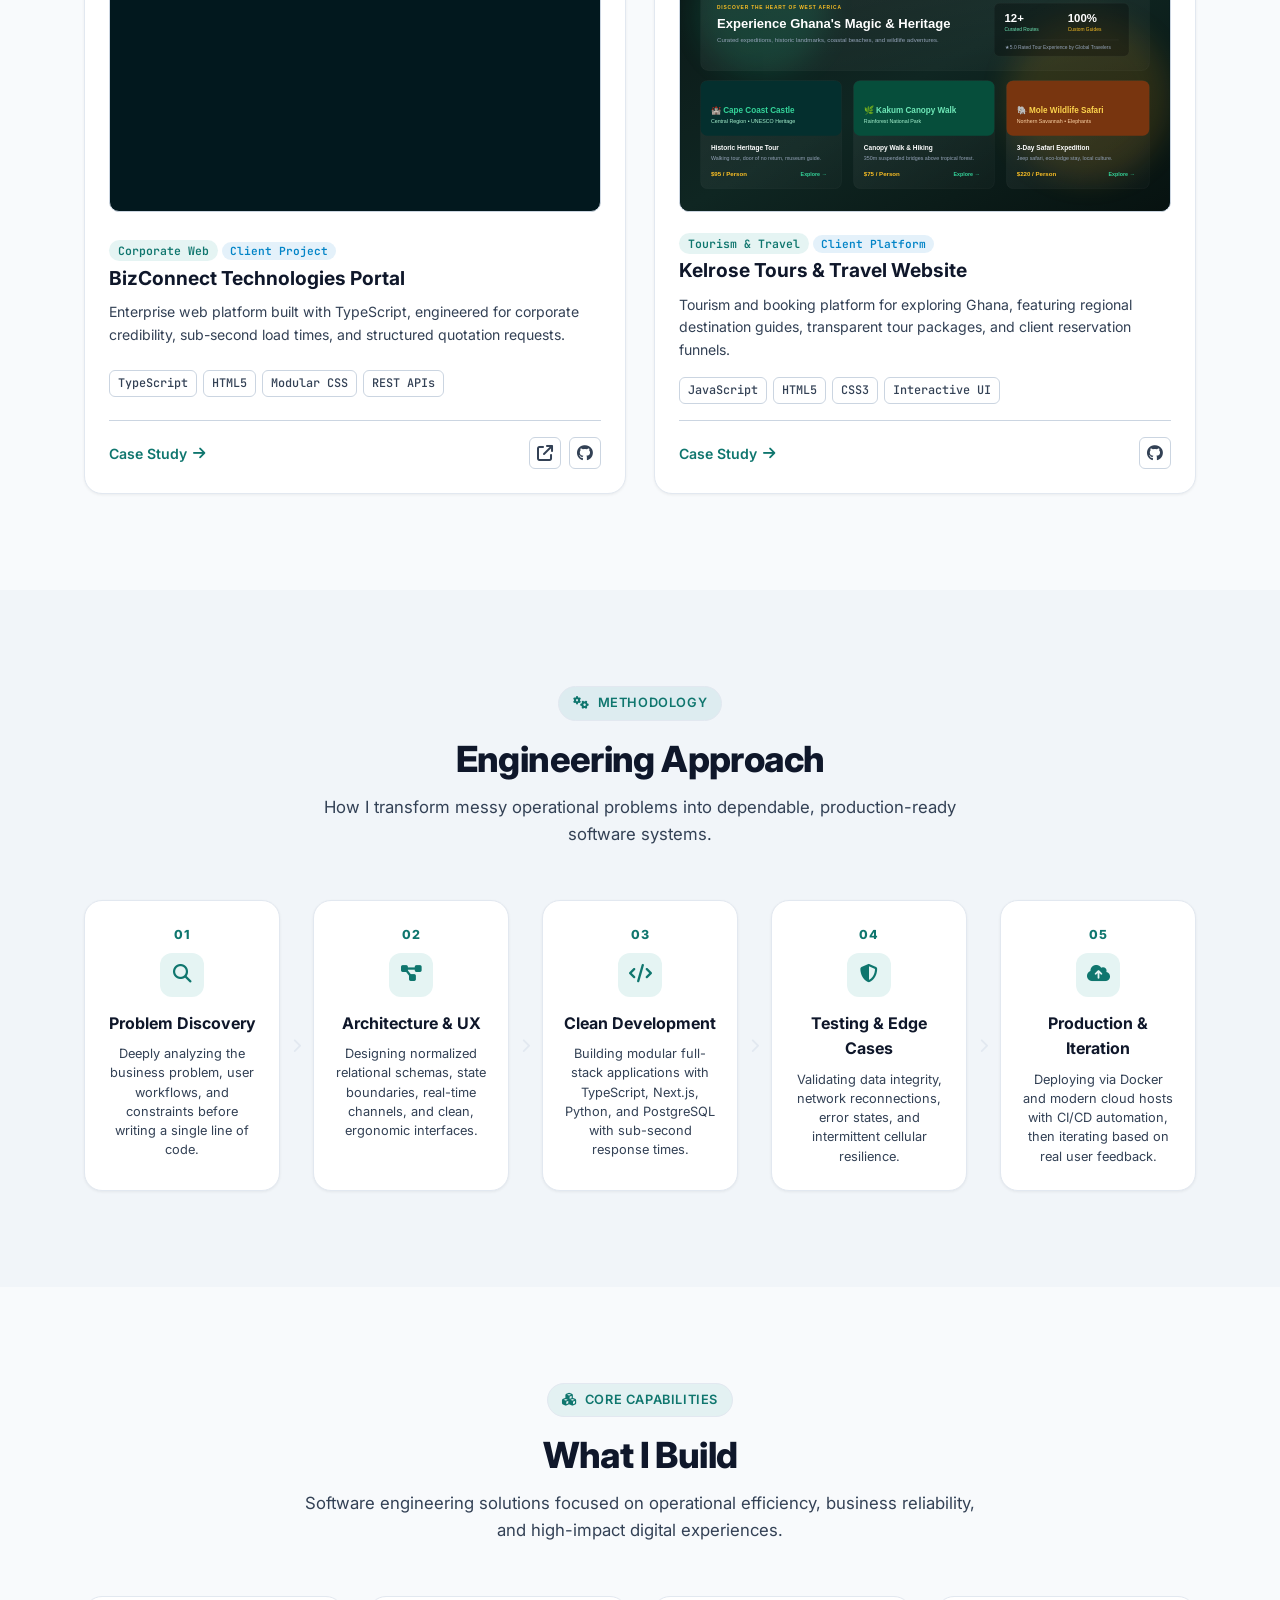
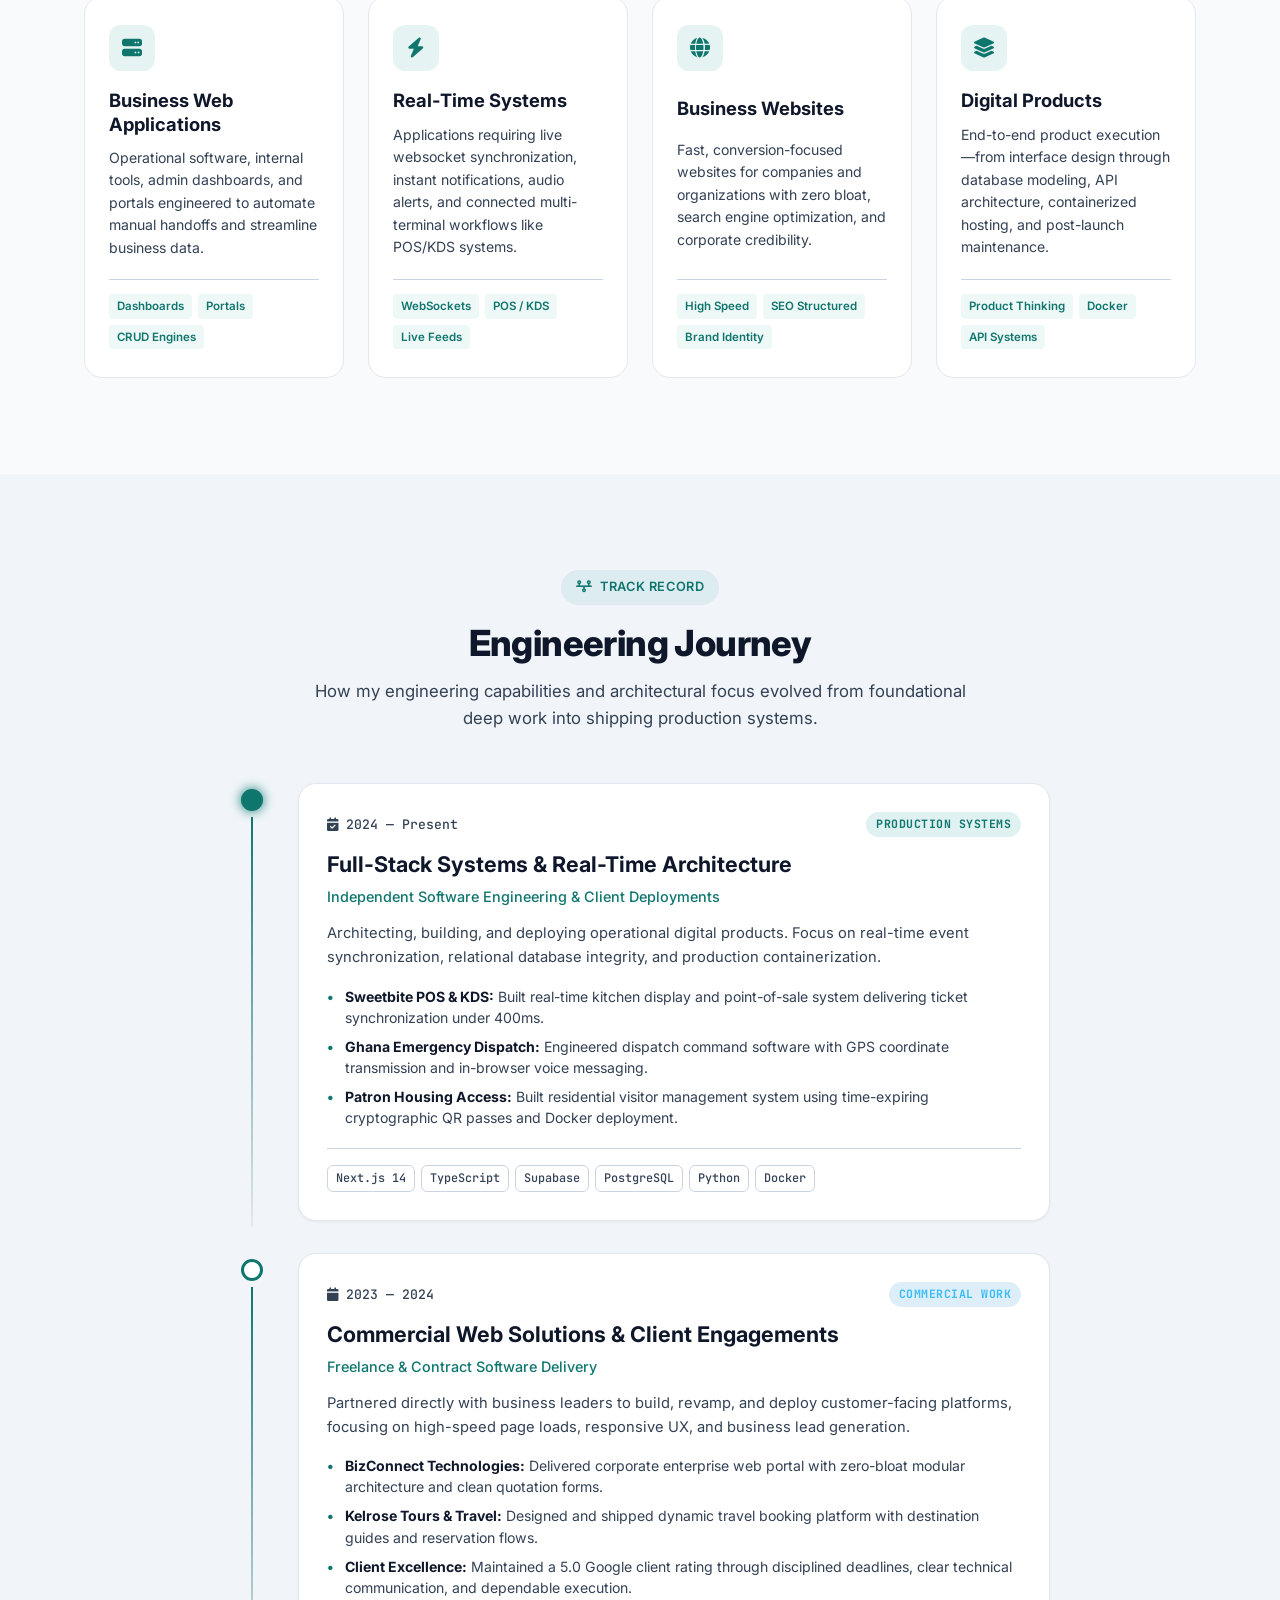
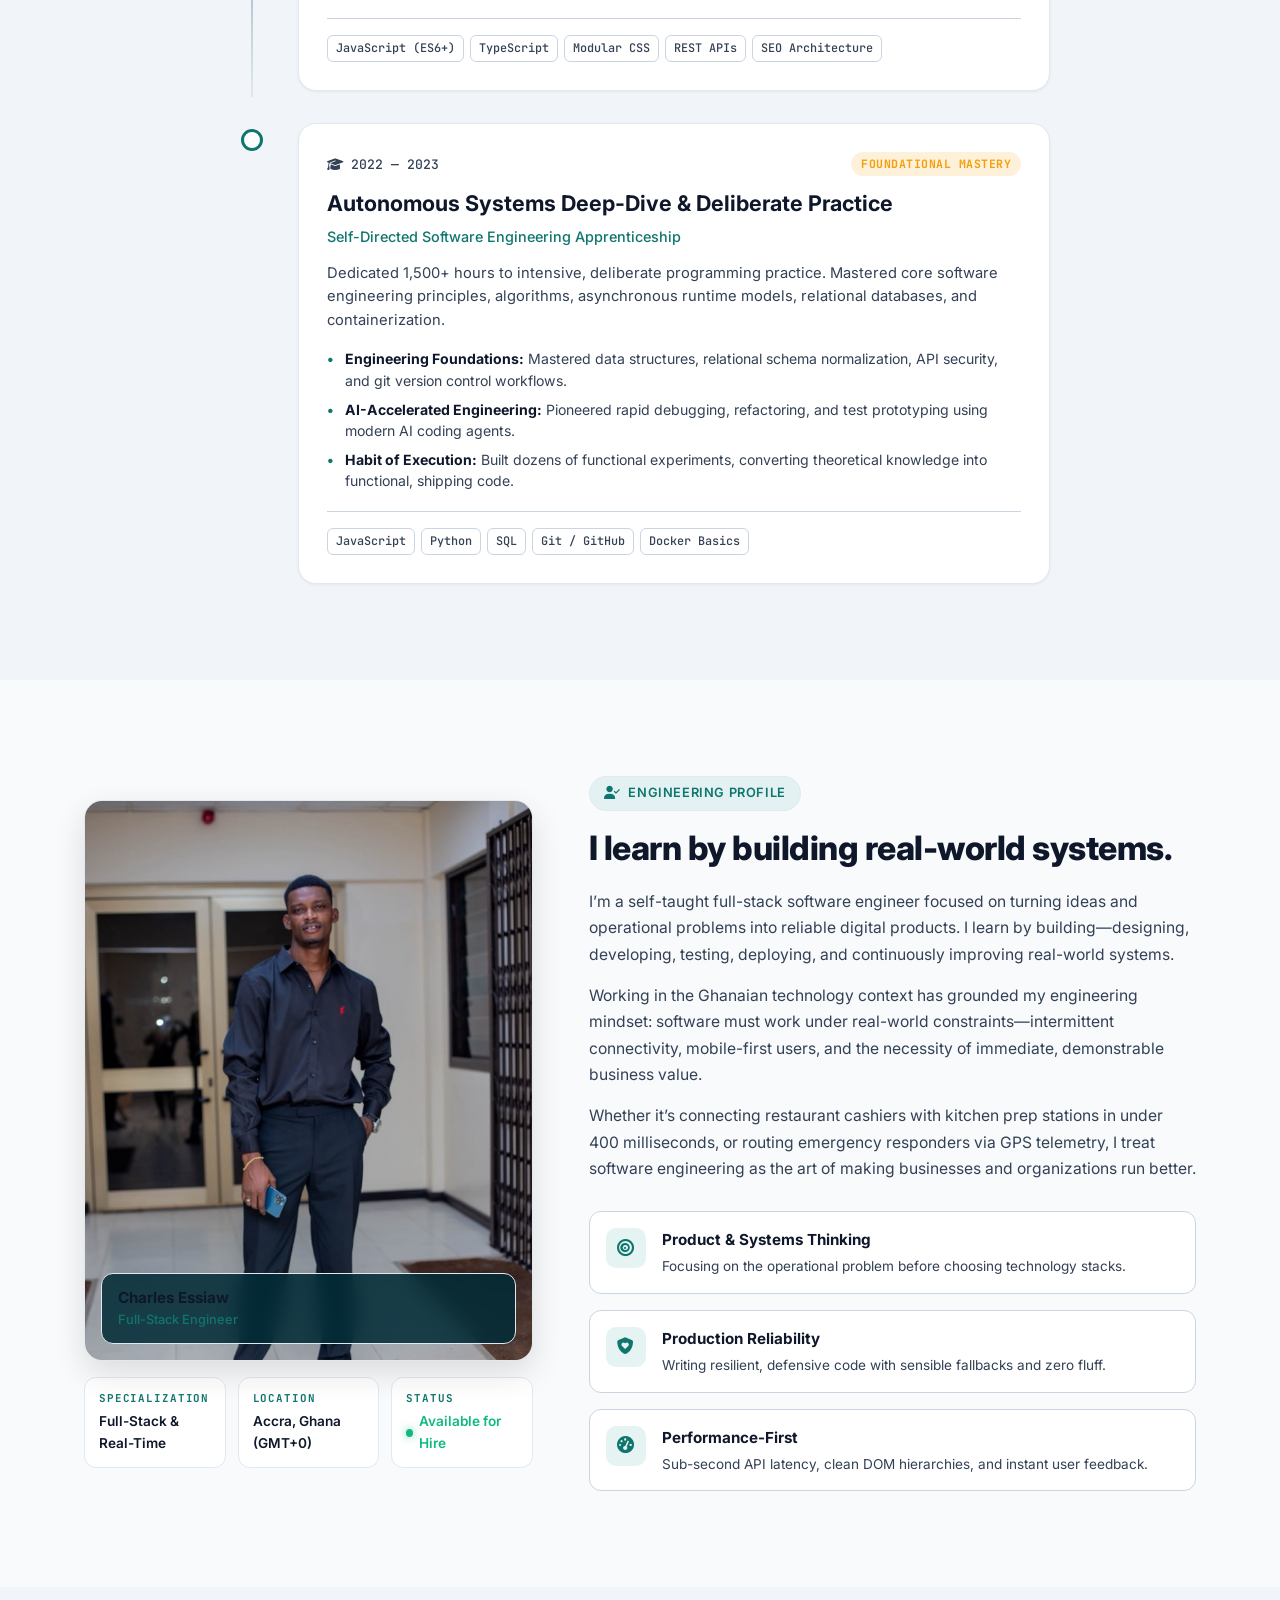
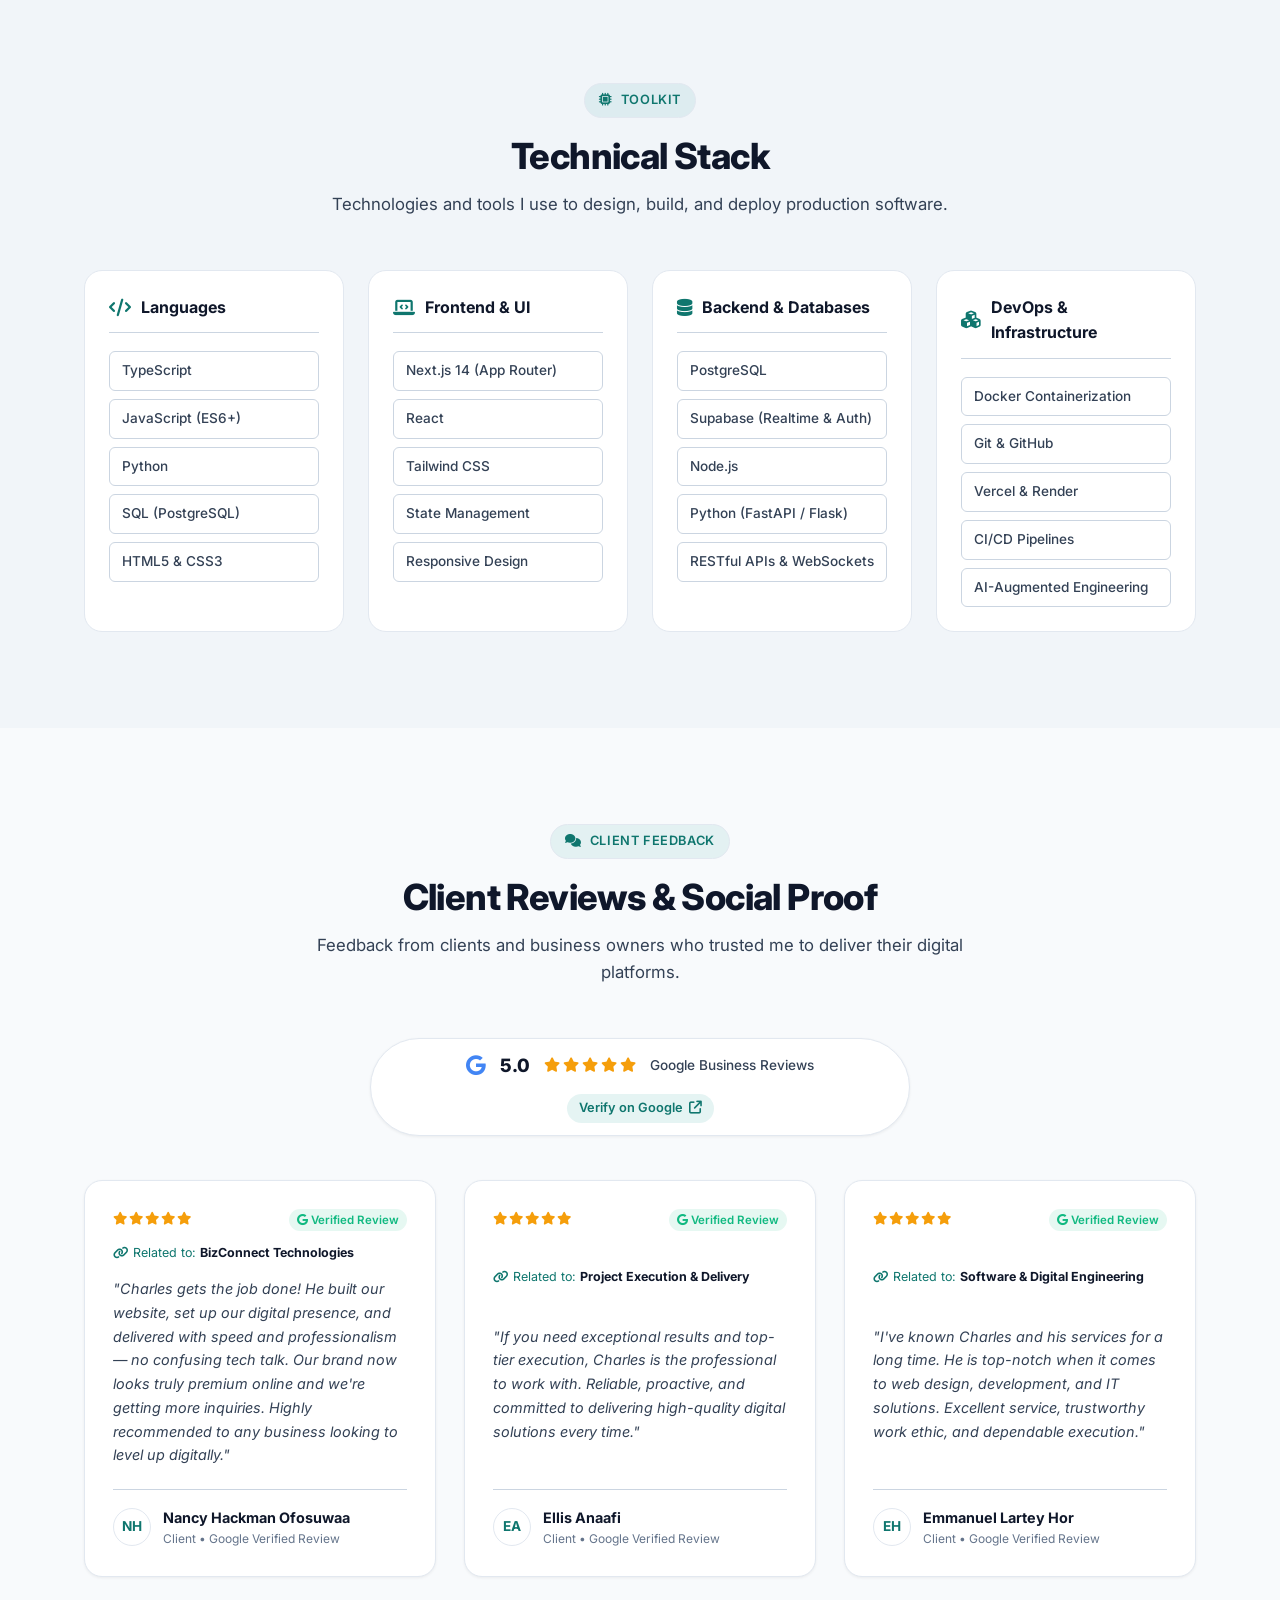
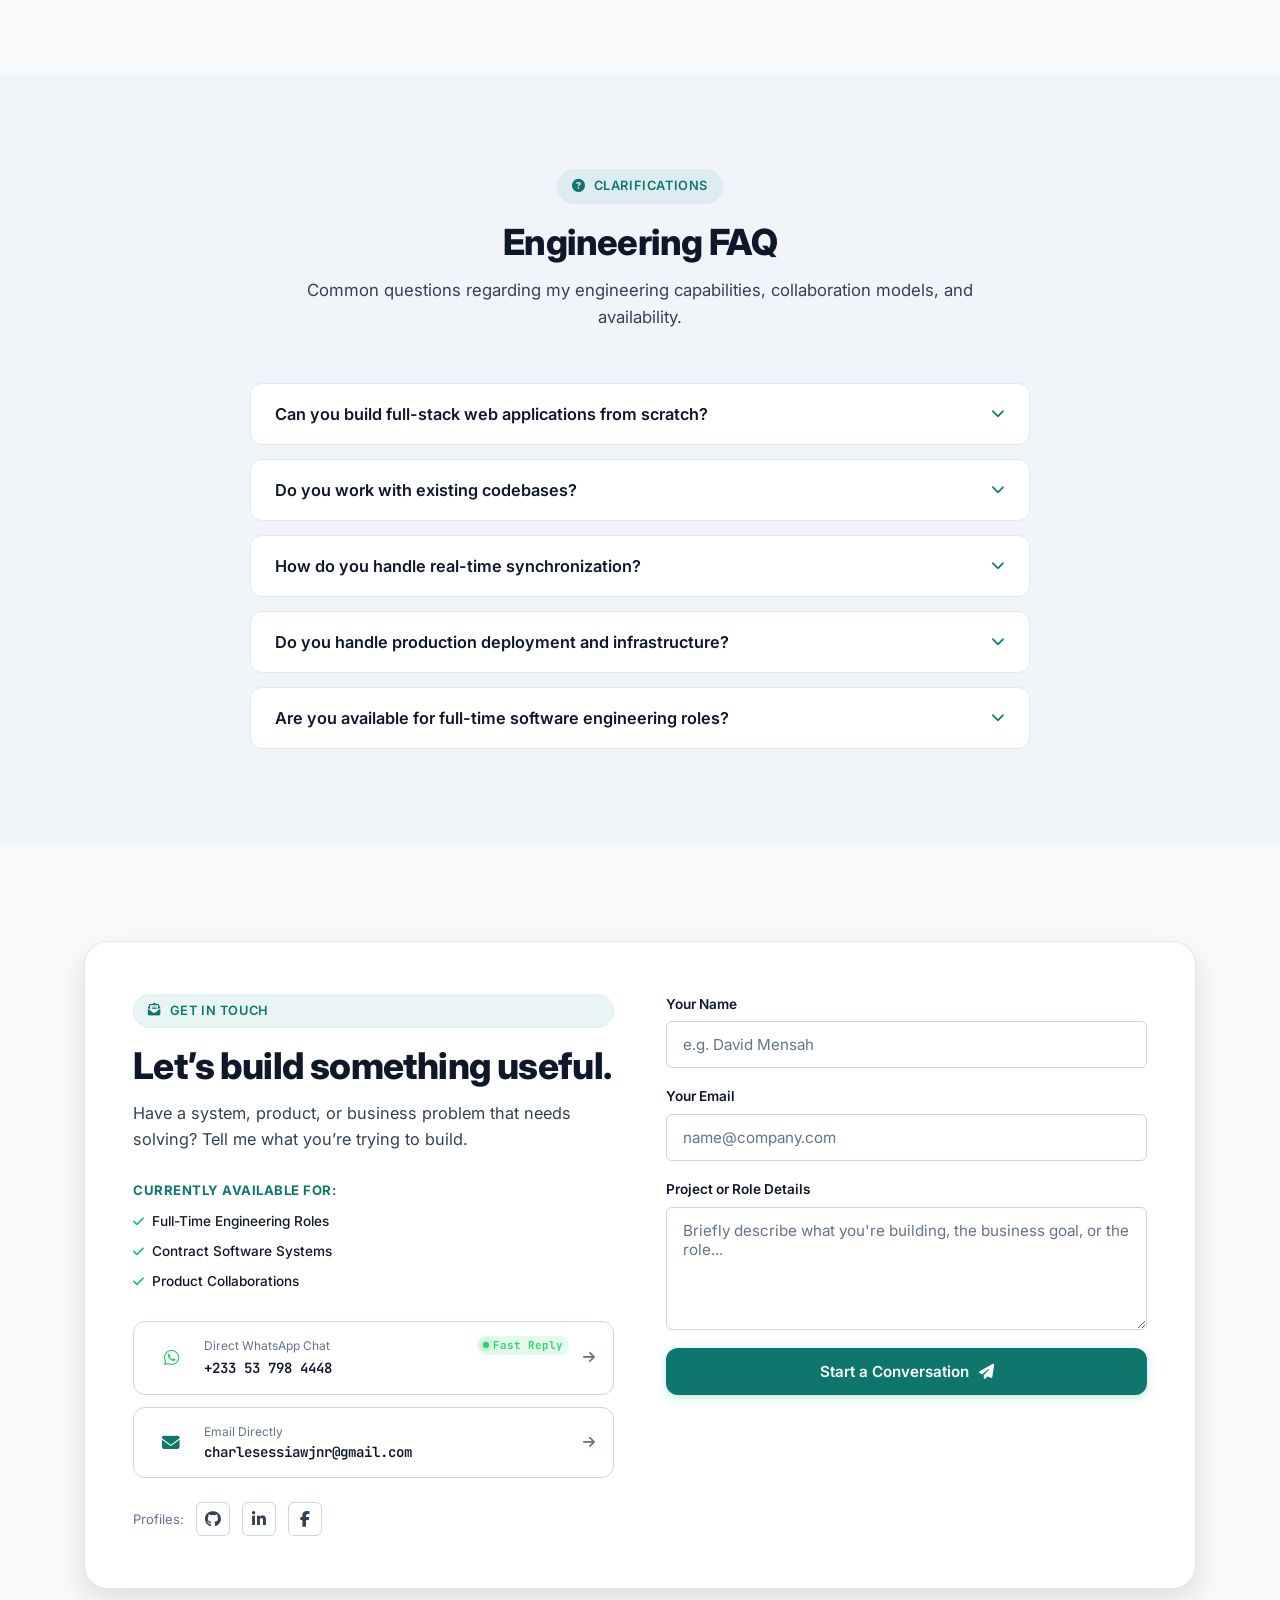
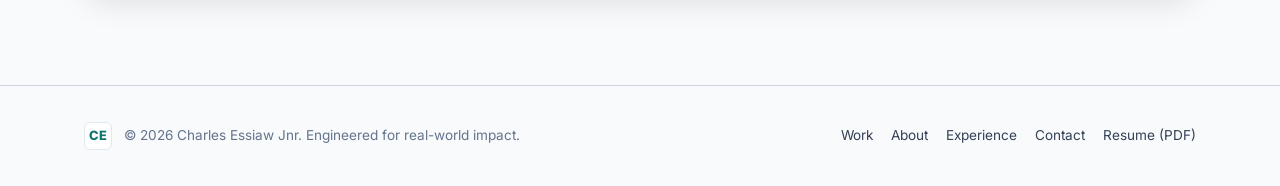
==== commit 3784fa68: "Enhance resume to full 2-page CV, add project filter bar, PWA offline support, and multi-tab modal m" ====
--- a/index.html
+++ b/index.html
@@ -31,6 +31,11 @@
     <meta name="twitter:image:alt" content="Charles Essiaw — Full-Stack Software Engineer Social Preview Card">
 
     <link rel="icon" type="image/jpeg" href="profile.jpg">
+    <link rel="apple-touch-icon" href="profile.jpg">
+    <link rel="manifest" href="manifest.json">
+    <meta name="apple-mobile-web-app-capable" content="yes">
+    <meta name="apple-mobile-web-app-status-bar-style" content="black-translucent">
+    <meta name="apple-mobile-web-app-title" content="Charles Essiaw">
     <link rel="stylesheet" href="styles.css">
 
     <!-- Schema.org JSON-LD Structured Data for Search Engines -->
@@ -253,8 +258,27 @@
                     </p>
                 </div>
 
+                <!-- Interactive Project Discipline Filter -->
+                <div class="project-filter-bar fade-in" role="tablist" aria-label="Filter projects by discipline">
+                    <button type="button" class="filter-pill active" data-filter="all" role="tab" aria-selected="true">
+                        <i class="fas fa-layer-group" aria-hidden="true"></i> All Systems <span class="filter-count">5</span>
+                    </button>
+                    <button type="button" class="filter-pill" data-filter="realtime" role="tab" aria-selected="false">
+                        <i class="fas fa-bolt" aria-hidden="true"></i> Real-Time &amp; Telemetry <span class="filter-count">2</span>
+                    </button>
+                    <button type="button" class="filter-pill" data-filter="fullstack" role="tab" aria-selected="false">
+                        <i class="fas fa-server" aria-hidden="true"></i> Full-Stack Systems <span class="filter-count">3</span>
+                    </button>
+                    <button type="button" class="filter-pill" data-filter="security" role="tab" aria-selected="false">
+                        <i class="fas fa-shield-halved" aria-hidden="true"></i> Security &amp; Access <span class="filter-count">1</span>
+                    </button>
+                    <button type="button" class="filter-pill" data-filter="commercial" role="tab" aria-selected="false">
+                        <i class="fas fa-briefcase" aria-hidden="true"></i> Commercial Web <span class="filter-count">2</span>
+                    </button>
+                </div>
+
                 <!-- Featured Systems Header -->
-                <div class="work-category-heading fade-in">
+                <div class="work-category-heading fade-in" data-group-header="featured">
                     <span class="category-indicator"></span>
                     <h3>Featured Production Systems</h3>
                 </div>
@@ -262,7 +286,7 @@
                 <div class="featured-projects-grid">
 
                     <!-- 1. Sweetbite Food POS & KDS -->
-                    <article class="project-card featured fade-in" data-project-id="sweetbite">
+                    <article class="project-card featured fade-in" data-project-id="sweetbite" data-category="realtime fullstack">
                         <div class="project-media-col">
                             <div class="project-browser-frame">
                                 <div class="browser-header">
@@ -324,7 +348,7 @@
                     </article>
 
                     <!-- 2. Emergency Response System -->
-                    <article class="project-card featured fade-in" data-project-id="emergency">
+                    <article class="project-card featured fade-in" data-project-id="emergency" data-category="realtime fullstack">
                         <div class="project-media-col">
                             <div class="project-browser-frame">
                                 <div class="browser-header">
@@ -390,7 +414,7 @@
                     </article>
 
                     <!-- 3. Patron Housing Access Control -->
-                    <article class="project-card featured fade-in" data-project-id="patron">
+                    <article class="project-card featured fade-in" data-project-id="patron" data-category="security fullstack">
                         <div class="project-media-col">
                             <div class="project-browser-frame">
                                 <div class="browser-header">
@@ -458,7 +482,7 @@
                 </div>
 
                 <!-- More Commercial Work -->
-                <div class="work-category-heading secondary fade-in">
+                <div class="work-category-heading secondary fade-in" data-group-header="secondary">
                     <span class="category-indicator secondary"></span>
                     <h3>More Client Work &amp; Web Applications</h3>
                 </div>
@@ -466,7 +490,7 @@
                 <div class="secondary-projects-grid">
 
                     <!-- 4. BizConnect Website -->
-                    <article class="project-card compact fade-in" data-project-id="bizconnect">
+                    <article class="project-card compact fade-in" data-project-id="bizconnect" data-category="commercial">
                         <div class="compact-preview-wrap">
                             <div class="compact-browser-dots" aria-hidden="true">
                                 <span class="dot dot-red"></span>
@@ -513,7 +537,7 @@
                     </article>
 
                     <!-- 5. Kelrose Tours -->
-                    <article class="project-card compact fade-in" data-project-id="kelrose">
+                    <article class="project-card compact fade-in" data-project-id="kelrose" data-category="commercial">
                         <div class="compact-preview-wrap">
                             <div class="compact-browser-dots" aria-hidden="true">
                                 <span class="dot dot-red"></span>
--- a/styles.css
+++ b/styles.css
@@ -847,6 +847,67 @@
     padding-top: 60px;
 }
 
+/* Project Discipline Filter Bar */
+.project-filter-bar {
+    display: flex;
+    align-items: center;
+    justify-content: center;
+    flex-wrap: wrap;
+    gap: 10px;
+    margin: 28px 0 36px;
+}
+
+.filter-pill {
+    display: inline-flex;
+    align-items: center;
+    gap: 8px;
+    padding: 8px 16px;
+    border-radius: 999px;
+    border: 1px solid var(--border-subtle);
+    background: var(--bg-card);
+    color: var(--text-secondary);
+    font-size: 0.88rem;
+    font-weight: 600;
+    cursor: pointer;
+    transition: all 0.25s cubic-bezier(0.16, 1, 0.3, 1);
+}
+
+.filter-pill:hover {
+    color: var(--text-primary);
+    border-color: var(--accent);
+    transform: translateY(-1px);
+}
+
+.filter-pill.active {
+    background: var(--accent);
+    color: #002b36;
+    border-color: var(--accent);
+    box-shadow: 0 4px 12px rgba(42, 161, 152, 0.3);
+}
+
+.filter-count {
+    display: inline-flex;
+    align-items: center;
+    justify-content: center;
+    min-width: 18px;
+    height: 18px;
+    padding: 0 5px;
+    border-radius: 999px;
+    background: rgba(0, 0, 0, 0.15);
+    font-size: 0.72rem;
+    font-weight: 700;
+}
+
+.filter-pill.active .filter-count {
+    background: rgba(0, 43, 54, 0.25);
+    color: #002b36;
+}
+
+.project-card.is-hidden,
+.work-category-heading.is-hidden {
+    display: none !important;
+}
+
 .work-category-heading {
     display: flex;
     align-items: center;
@@ -2617,20 +2678,94 @@
     margin-bottom: 24px;
 }
 
-.case-study-img-wrap {
+/* Case Study Multi-Tab Media Gallery */
+.case-study-media-container {
+    border-radius: 12px;
+    border: 1px solid var(--border-subtle);
+    background: #021a20;
+    overflow: hidden;
+    margin-bottom: 32px;
+}
+
+.case-study-media-tabs {
+    display: flex;
+    background: rgba(0, 43, 54, 0.6);
+    border-bottom: 1px solid var(--border-subtle);
+    padding: 6px 12px;
+    gap: 8px;
+    overflow-x: auto;
+}
+
+.media-tab {
+    display: inline-flex;
+    align-items: center;
+    gap: 7px;
+    padding: 7px 14px;
+    border-radius: 6px;
+    border: 1px solid transparent;
+    background: transparent;
+    color: var(--text-muted);
+    font-size: 0.82rem;
+    font-weight: 600;
+    cursor: pointer;
+    transition: all 0.2s ease;
+    white-space: nowrap;
+}
+
+.media-tab:hover {
+    color: var(--text-primary);
+    background: rgba(255, 255, 255, 0.05);
+}
+
+.media-tab.active {
+    color: var(--accent);
+    background: rgba(42, 161, 152, 0.14);
+    border-color: rgba(42, 161, 152, 0.35);
+}
+
+.media-stage {
+    position: relative;
+    min-height: 280px;
+    display: flex;
+    align-items: center;
+    justify-content: center;
+}
+
+.media-view {
     width: 100%;
-    border-radius: 12px;
-    overflow: hidden;
-    border: 1px solid var(--border-subtle);
-    margin-bottom: 32px;
-    background: #042129;
-}
-
-.case-study-img-wrap img {
+    animation: fadeInMedia 0.3s ease forwards;
+}
+
+.media-view.is-hidden {
+    display: none !important;
+}
+
+.media-view img {
     width: 100%;
     max-height: 420px;
     object-fit: cover;
     object-position: top center;
+    display: block;
+}
+
+.media-diagram-stage {
+    padding: 24px;
+    width: 100%;
+    box-sizing: border-box;
+    background: radial-gradient(circle at center, rgba(42, 161, 152, 0.08) 0%, rgba(2, 26, 32, 0.95) 75%);
+}
+
+.diagram-svg {
+    width: 100%;
+    height: auto;
+    max-height: 380px;
+    display: block;
+    margin: 0 auto;
+}
+
+@keyframes fadeInMedia {
+    from { opacity: 0; transform: scale(0.99); }
+    to { opacity: 1; transform: scale(1); }
 }
 
 /* 7-Part Section Blocks */
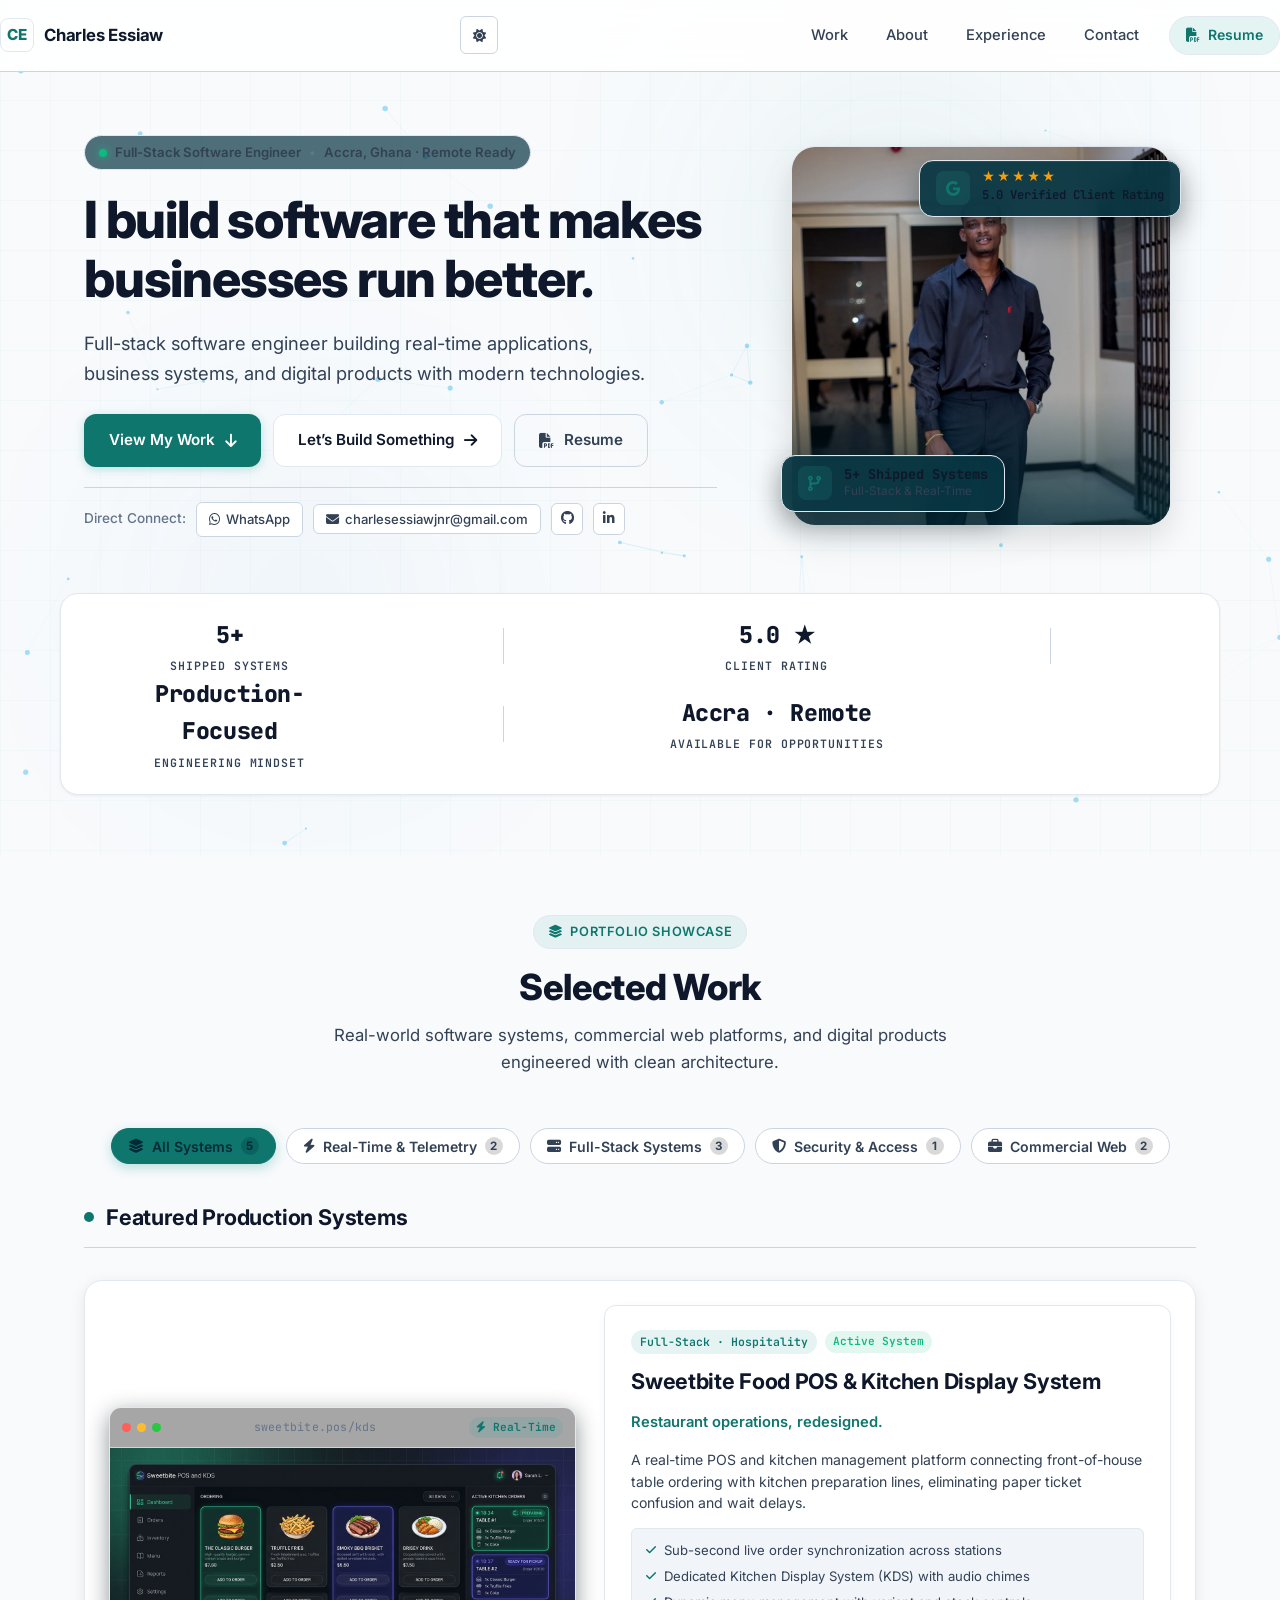
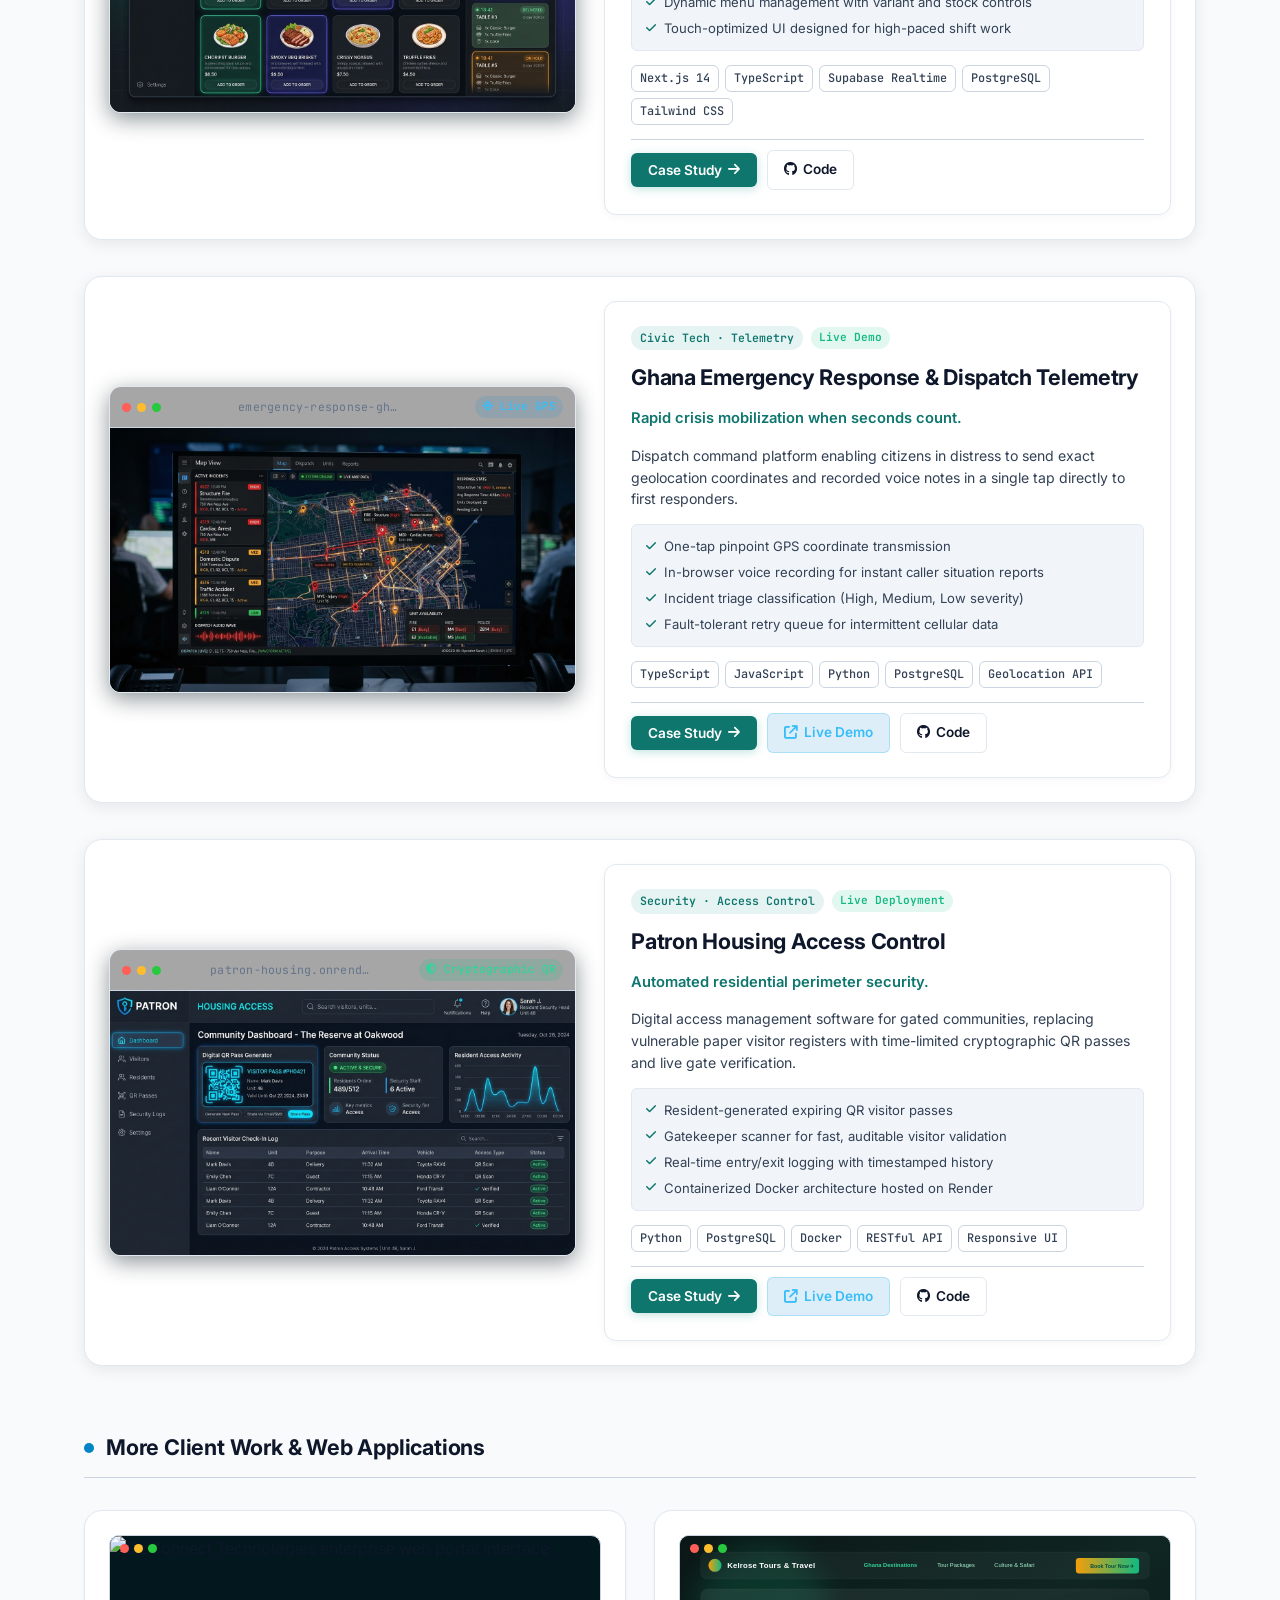
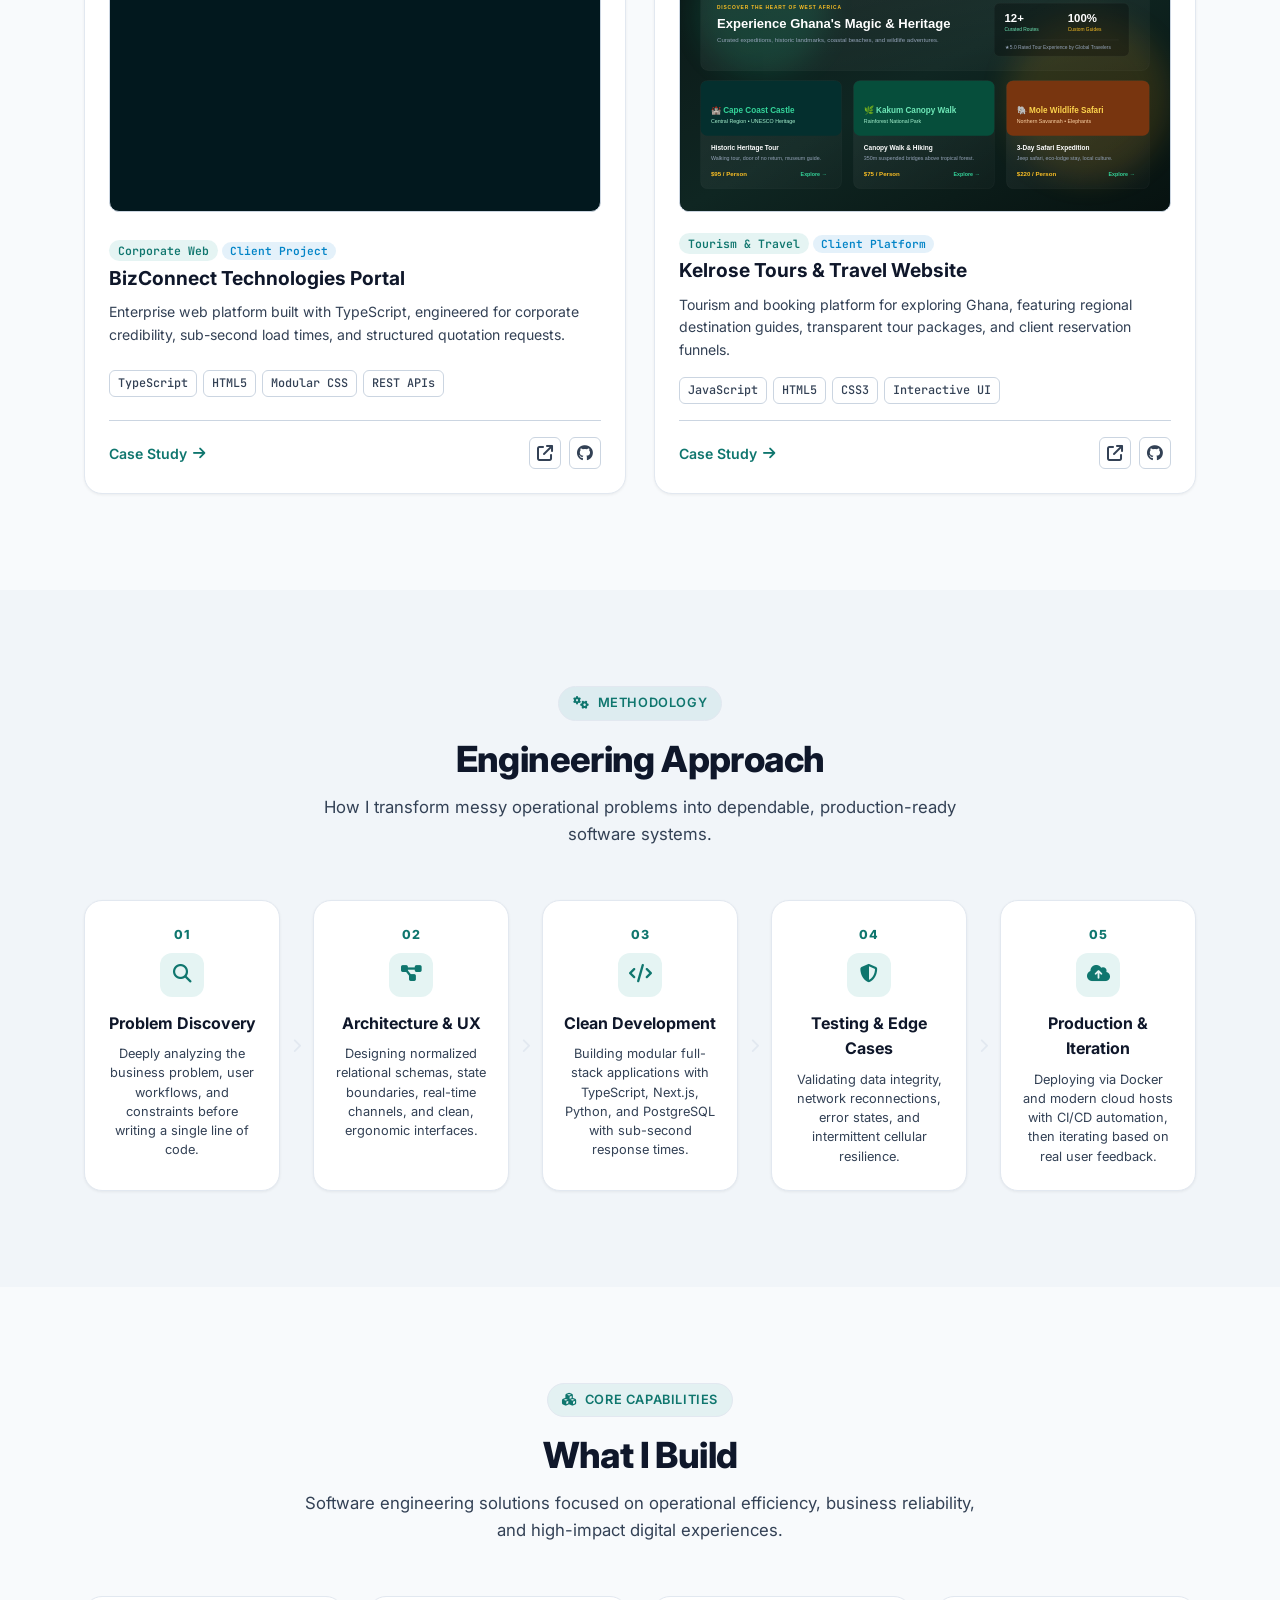
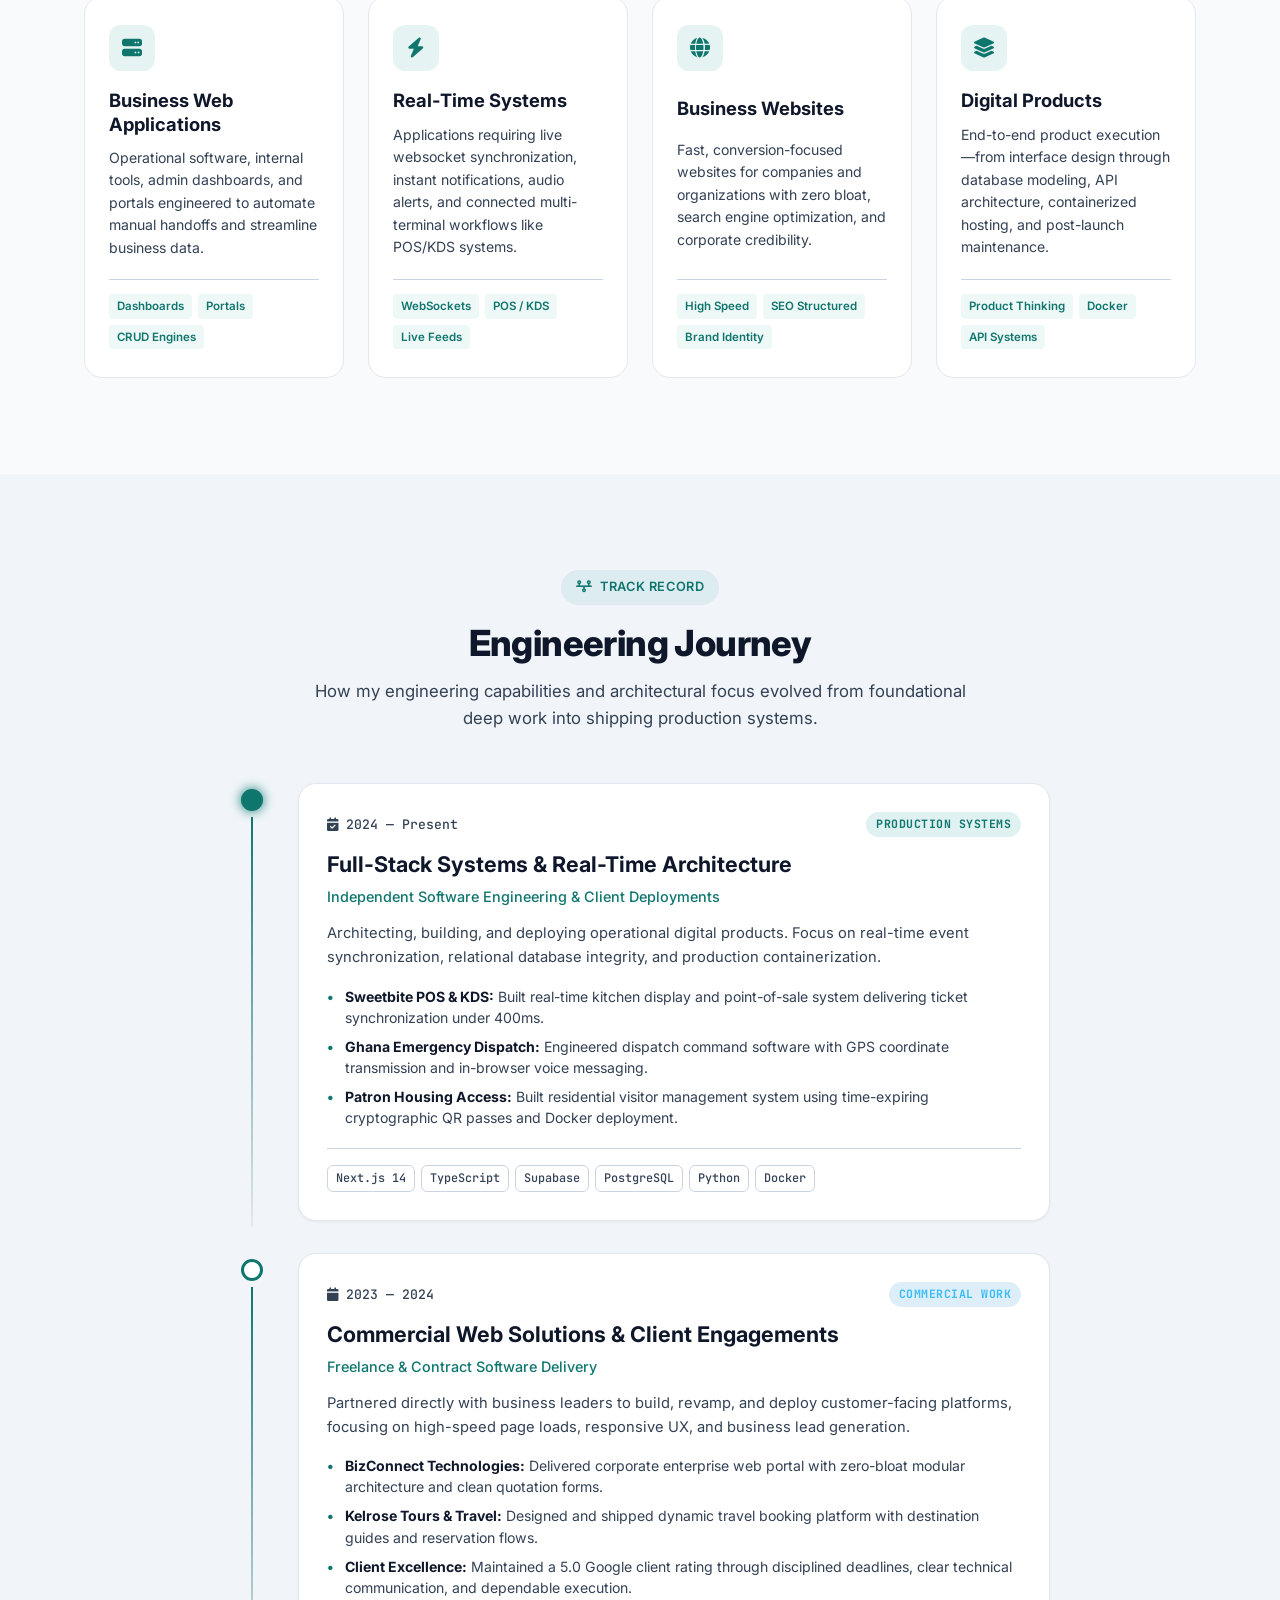
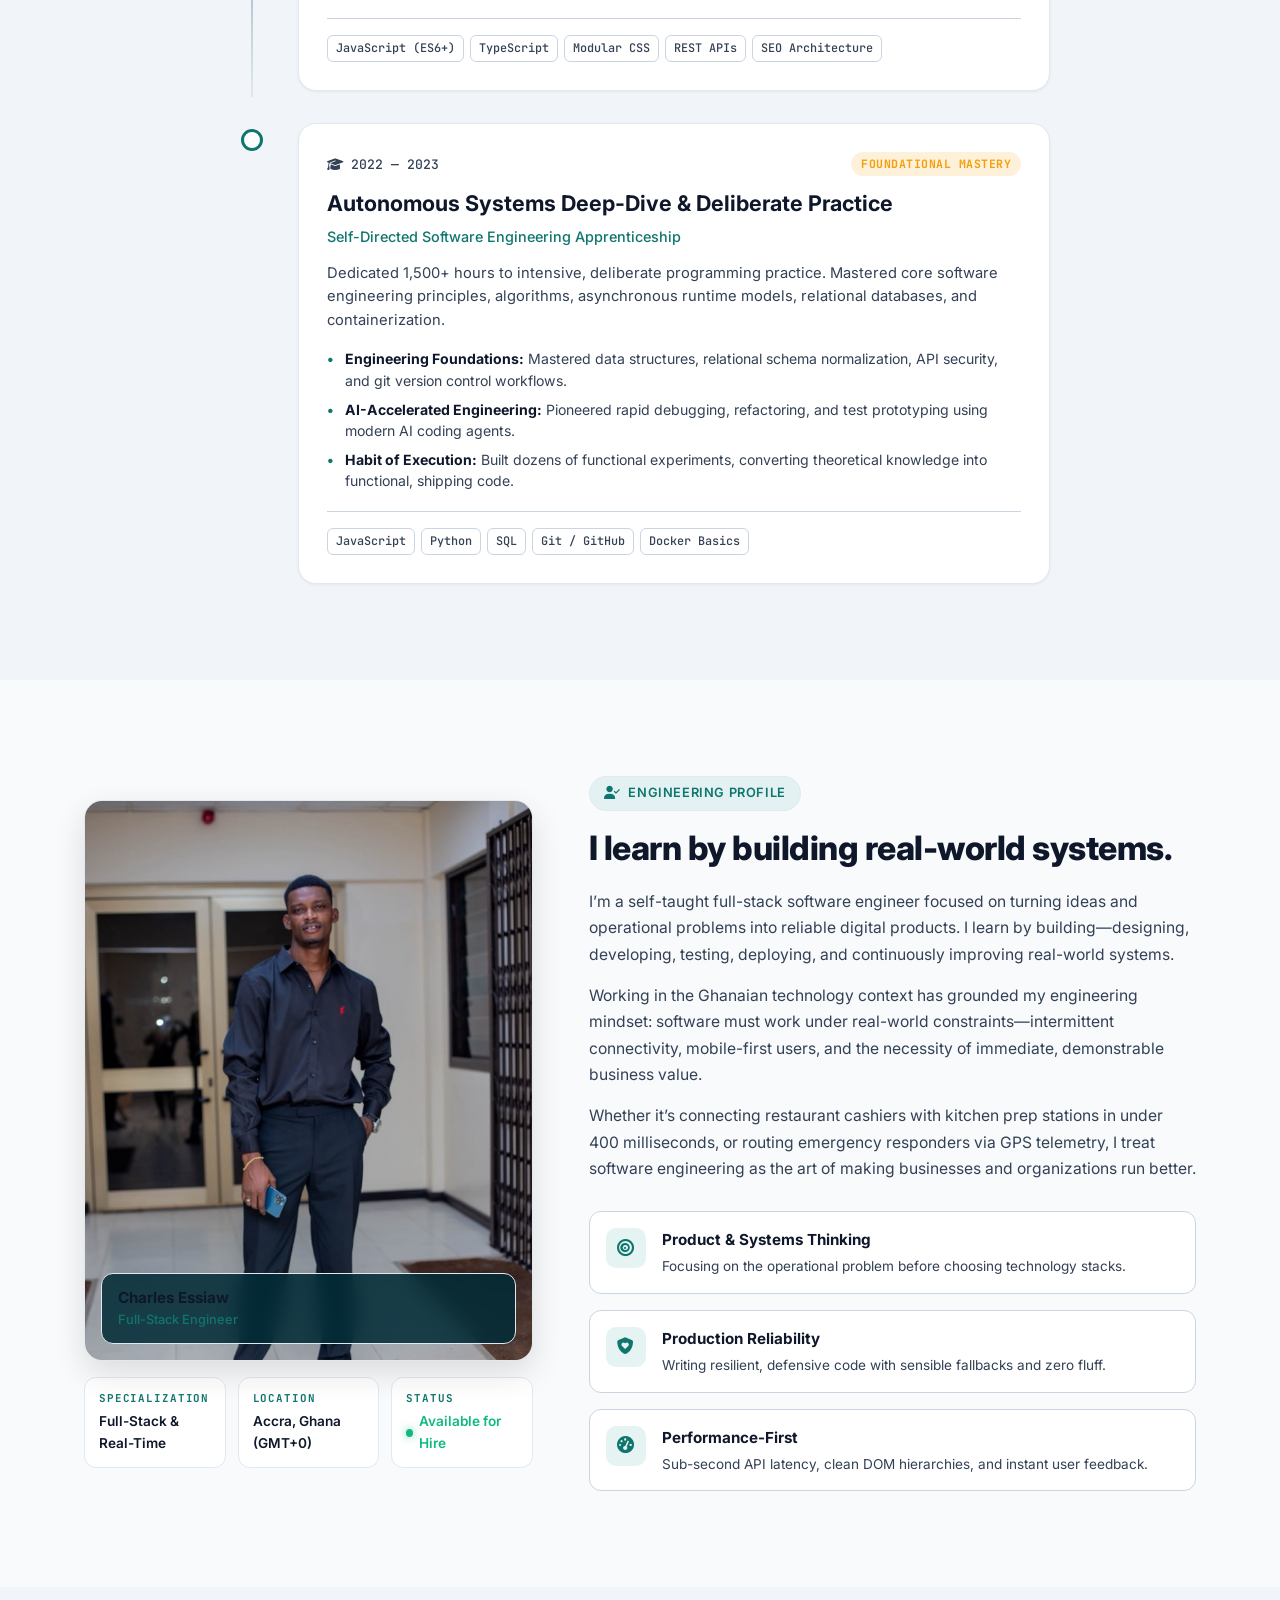
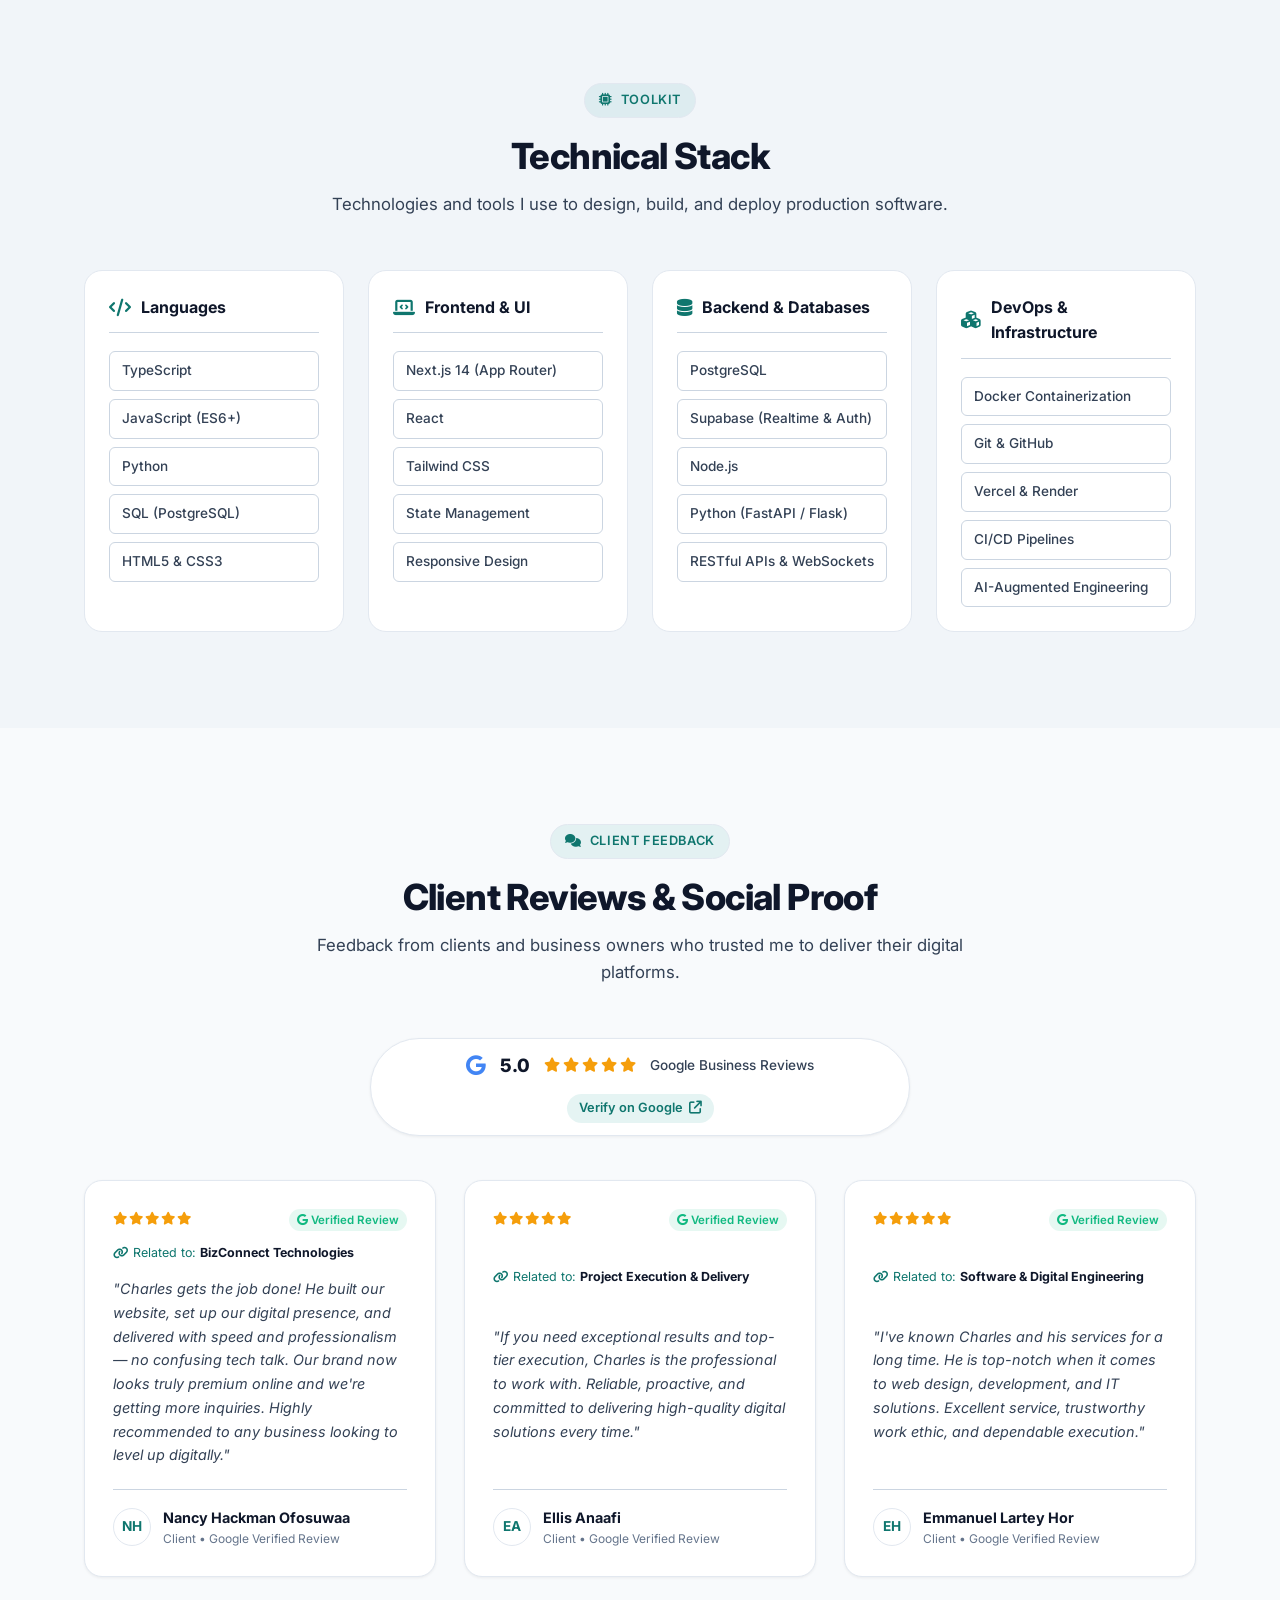
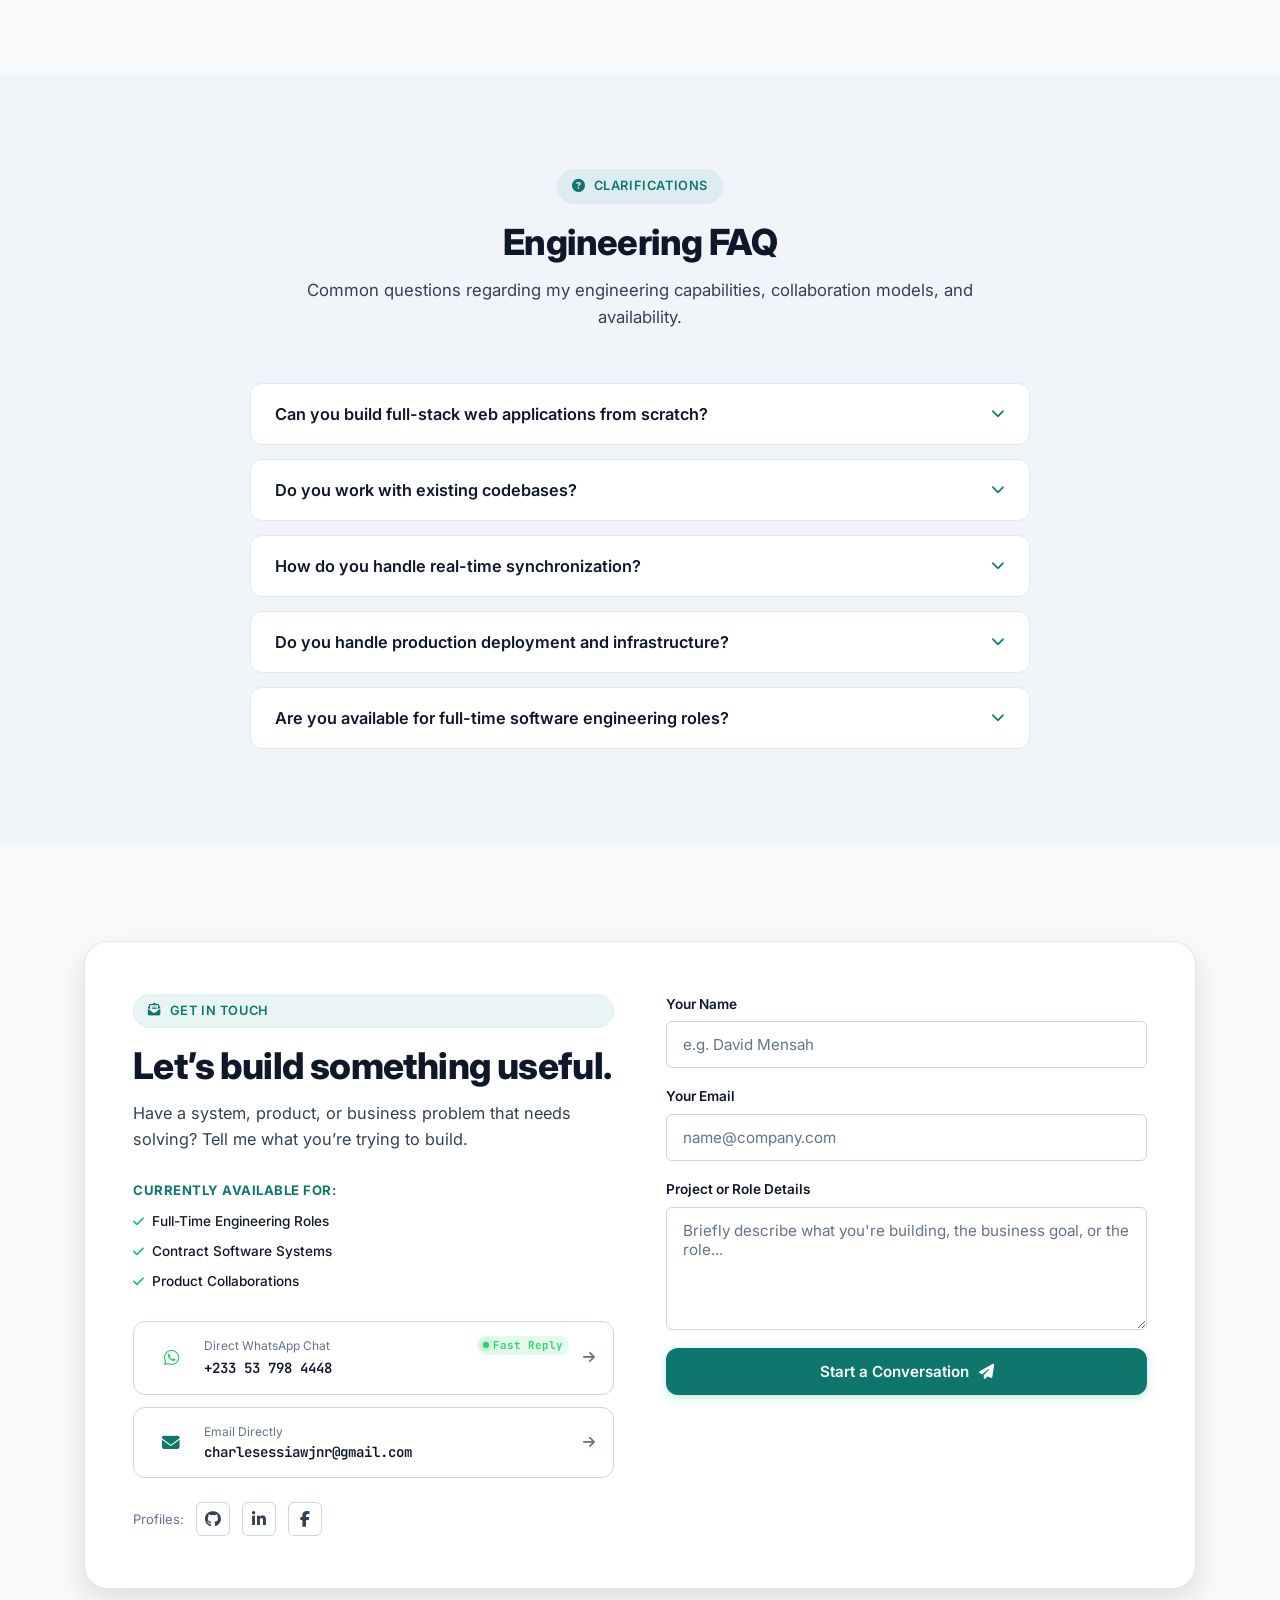
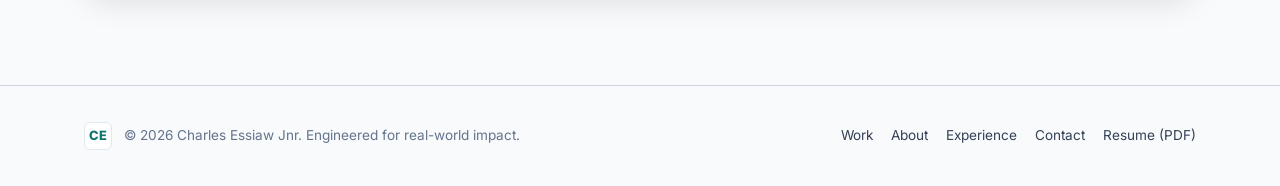
==== commit 2856e7a2: "Add official live site URL for Kelrose Tours across portfolio, case study modal, and resumes" ====
--- a/index.html
+++ b/index.html
@@ -573,6 +573,9 @@
                                 <i class="fas fa-arrow-right" aria-hidden="true"></i>
                             </button>
                             <div class="compact-links">
+                                <a href="https://kojowallet01.github.io/kelrose/" target="_blank" rel="noopener" class="icon-link" aria-label="Visit Kelrose Tours Live Site" title="Live Website">
+                                    <i class="fas fa-arrow-up-right-from-square" aria-hidden="true"></i>
+                                </a>
                                 <a href="https://github.com/kojowallet01/kelrose" target="_blank" rel="noopener" class="icon-link" aria-label="View Kelrose Code" title="GitHub Code">
                                     <i class="fab fa-github" aria-hidden="true"></i>
                                 </a>
